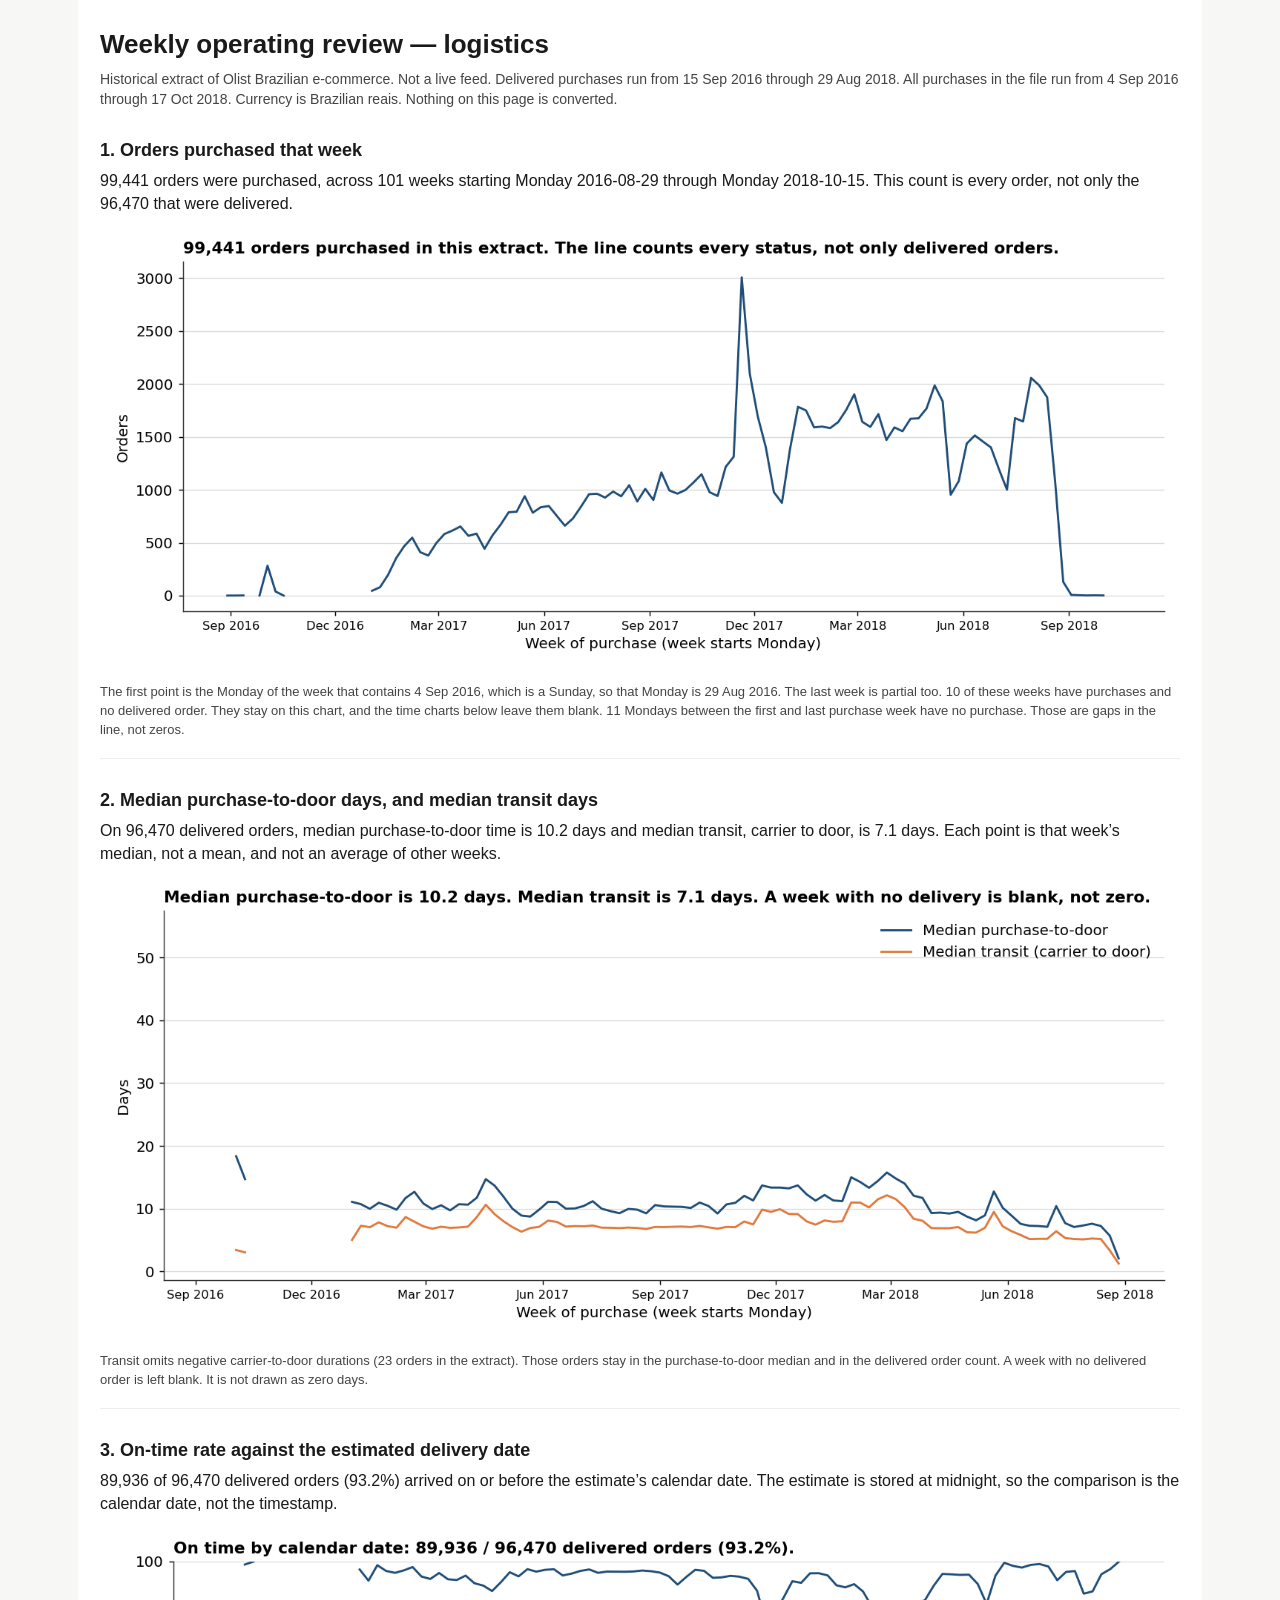
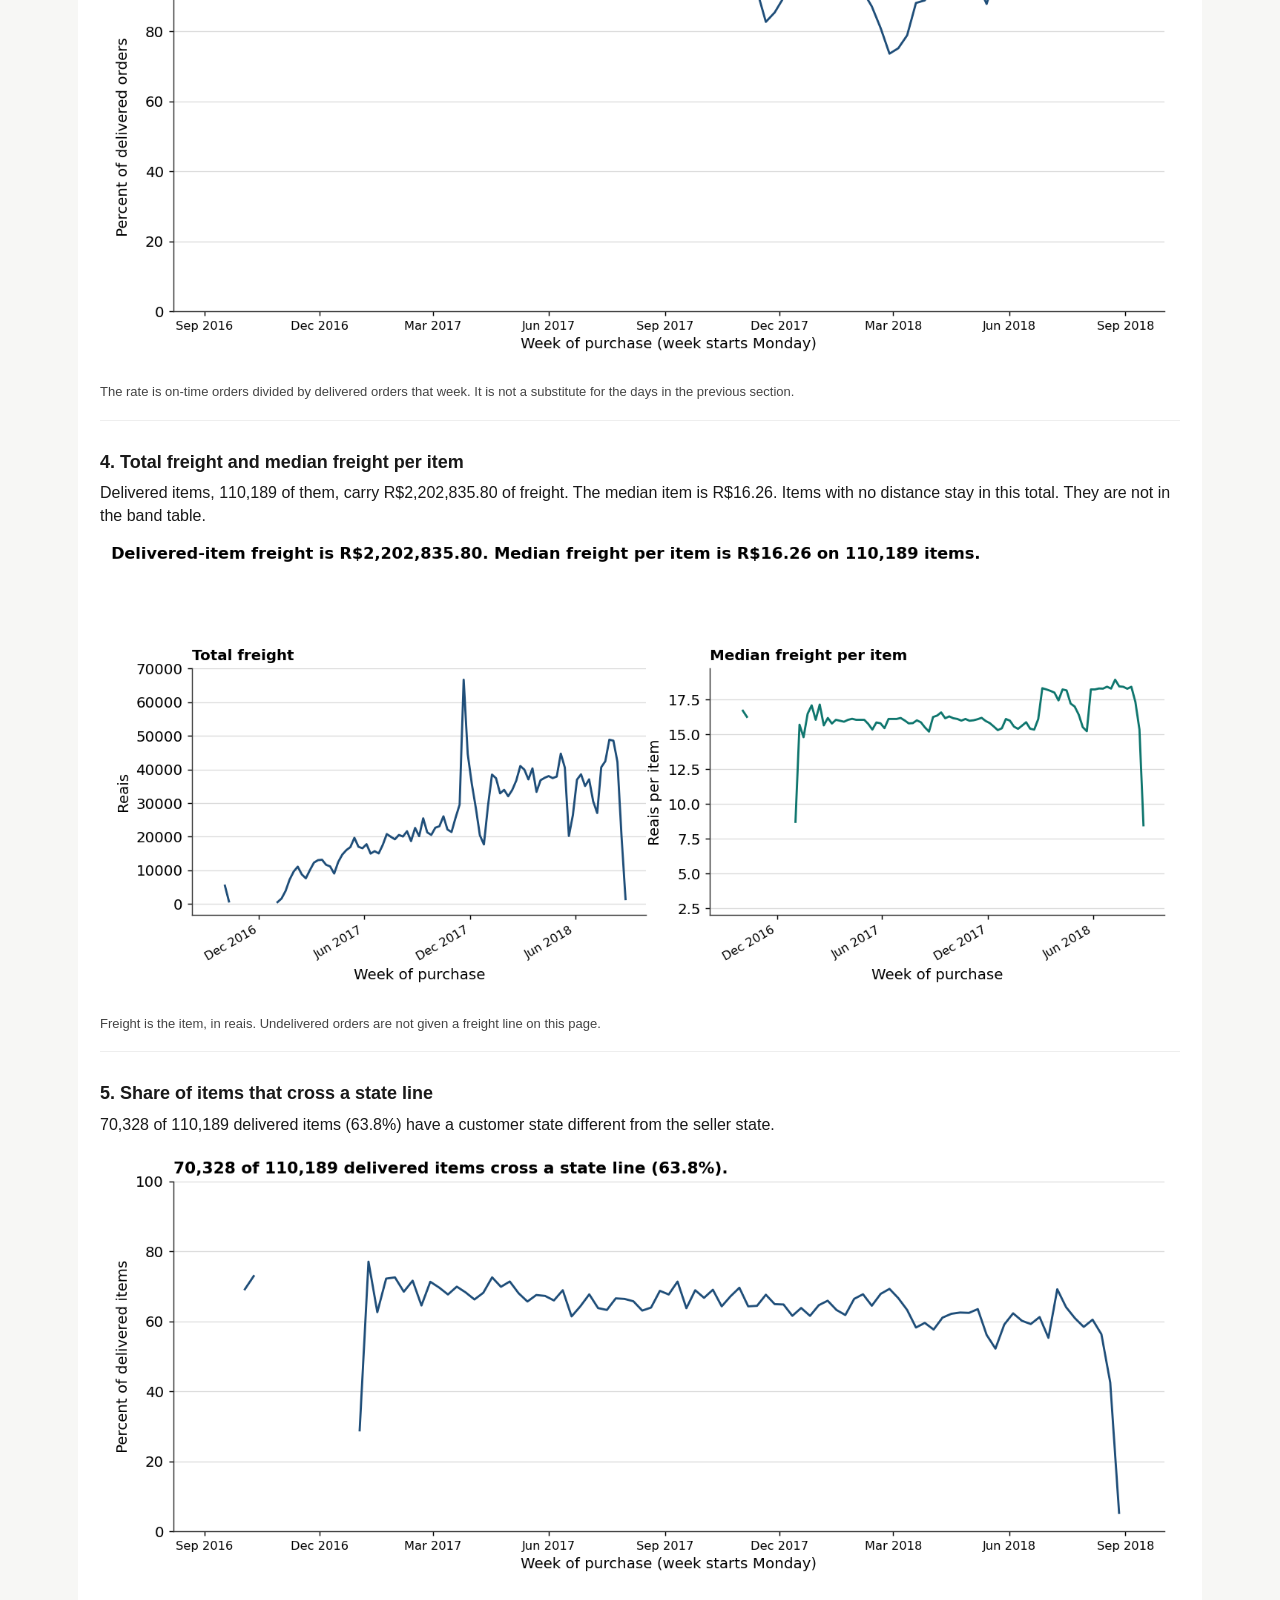
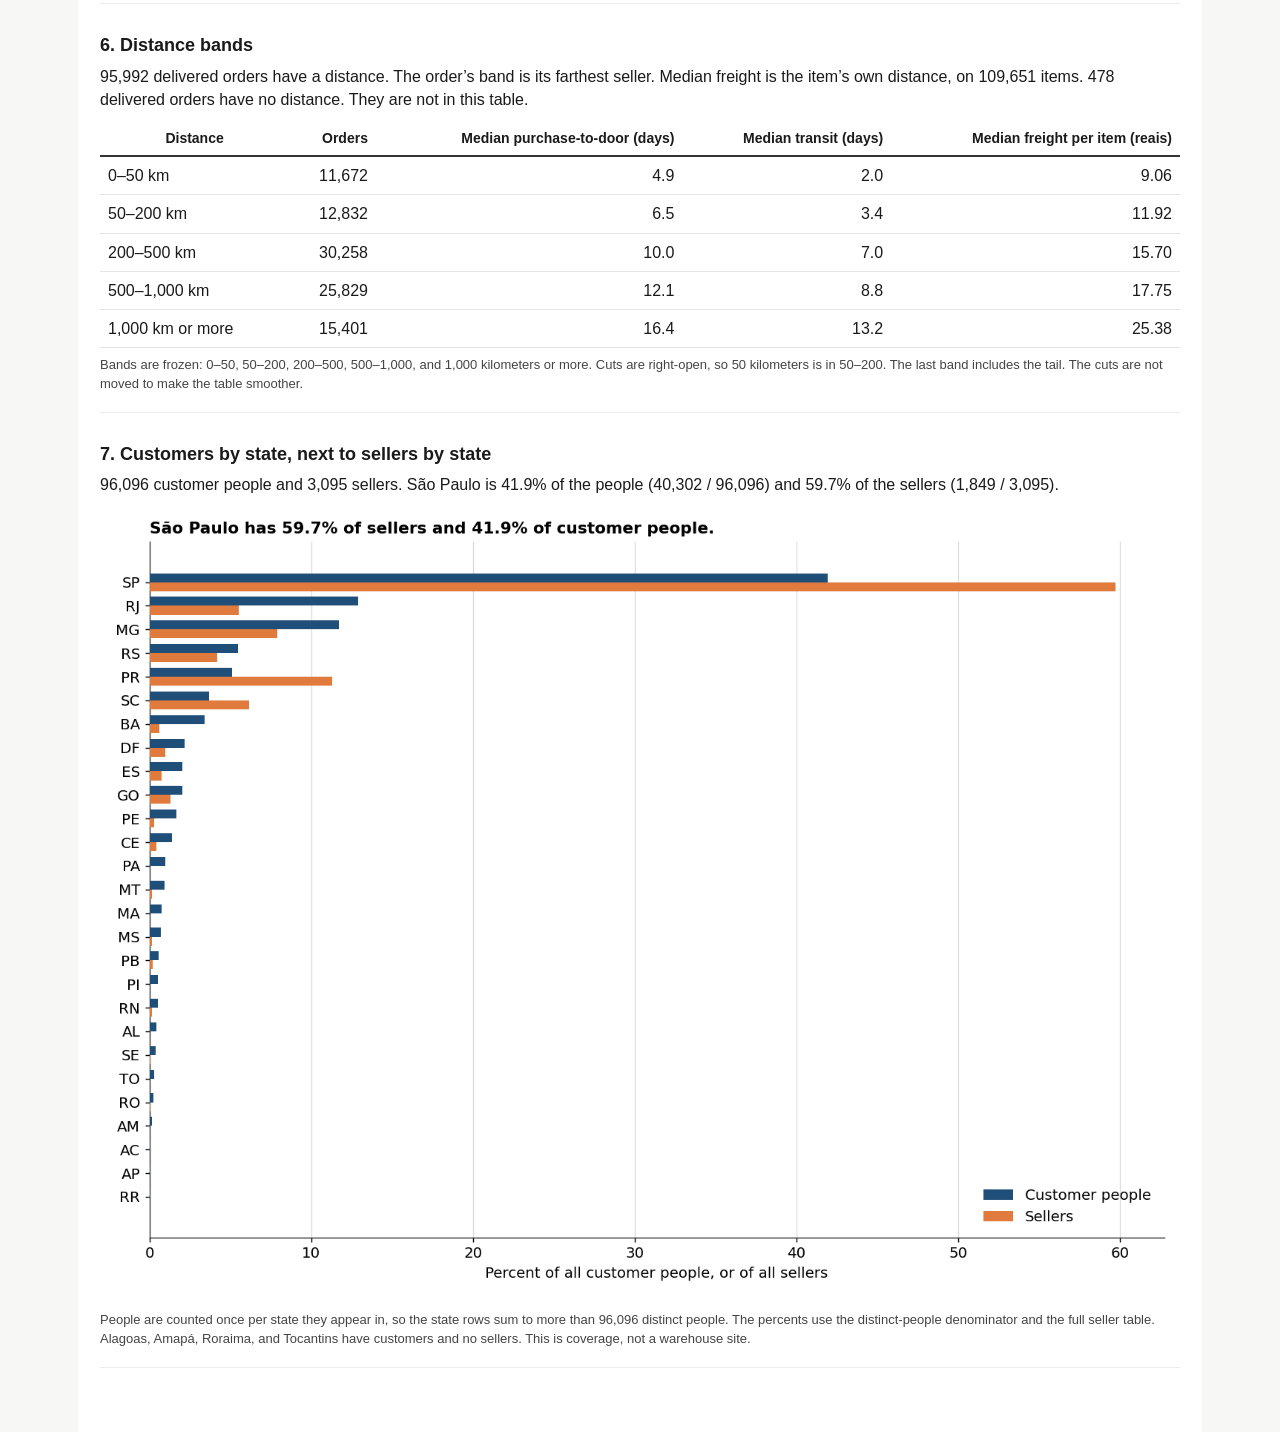
==== 05-logistics-dashboard/dashboards/logistics_weekly.html @ 91b31432 "Add logistics weekly page (PACE Construct). Freeze the distance bands and publish the seven-item rev" ====
<!DOCTYPE html>
<html lang="en">
<head>
<meta charset="utf-8">
<title>Weekly operating review — logistics (historical extract)</title>
<style>
  body {
    margin: 0;
    background: #f7f7f5;
    color: #1a1a1a;
    font: 16px/1.45 "Segoe UI", "Source Sans 3", Helvetica, Arial, sans-serif;
  }
  main {
    max-width: 1080px;
    margin: 0 auto;
    padding: 28px 22px 64px;
    background: white;
  }
  h1 {
    font-size: 26px;
    line-height: 1.25;
    margin: 0 0 8px;
  }
  h2 {
    font-size: 18px;
    margin: 28px 0 6px;
  }
  p { margin: 0 0 10px; }
  .kicker {
    color: #444;
    font-size: 14px;
    margin-bottom: 18px;
  }
  img { width: 100%; height: auto; }
  table {
    border-collapse: collapse;
    width: 100%;
    margin-top: 8px;
  }
  th, td {
    padding: 7px 8px;
    border-bottom: 1px solid #e4e4e4;
    vertical-align: bottom;
  }
  th {
    border-bottom: 2px solid #333;
    font-weight: 600;
    font-size: 14px;
  }
  td.num, th.num { text-align: right; font-variant-numeric: tabular-nums; }
  .note {
    color: #444;
    font-size: 13px;
    margin-top: 8px;
  }
  section { padding-bottom: 8px; border-bottom: 1px solid #eee; }
</style>
</head>
<body>
<main>
  <h1>Weekly operating review — logistics</h1>
  <p class="kicker">
    Historical extract of Olist Brazilian e-commerce. Not a live feed.
    Delivered purchases run from 15 Sep 2016 through 29 Aug 2018.
    All purchases in the file run from 4 Sep 2016 through 17 Oct 2018.
    Currency is Brazilian reais. Nothing on this page is converted.
  </p>

  <section>
    <h2>1. Orders purchased that week</h2>
    <p>
      99,441 orders were purchased, across 101 weeks starting Monday
      2016-08-29 through Monday 2018-10-15.
      This count is every order, not only the 96,470 that were delivered.
    </p>
    <img alt="Orders purchased each week" src="[data-uri]">
    <p class="note">
      The first point is the Monday of the week that contains 4 Sep 2016, which is a Sunday,
      so that Monday is 29 Aug 2016. The last week is partial too.
      10 of these weeks have purchases and no delivered order. They stay on this chart,
      and the time charts below leave them blank.
      11 Mondays between the first and last purchase week have no purchase.
      Those are gaps in the line, not zeros.
    </p>
  </section>

  <section>
    <h2>2. Median purchase-to-door days, and median transit days</h2>
    <p>
      On 96,470 delivered orders, median purchase-to-door time is
      10.2 days and median transit, carrier to door, is
      7.1 days.
      Each point is that week’s median, not a mean, and not an average of other weeks.
    </p>
    <img alt="Median purchase-to-door days and median transit days by week" src="[data-uri]">
    <p class="note">
      Transit omits negative carrier-to-door durations (23 orders in the extract).
      Those orders stay in the purchase-to-door median and in the delivered order count.
      A week with no delivered order is left blank. It is not drawn as zero days.
    </p>
  </section>

  <section>
    <h2>3. On-time rate against the estimated delivery date</h2>
    <p>
      89,936 of 96,470 delivered orders (93.2%) arrived on or before
      the estimate’s calendar date. The estimate is stored at midnight, so the comparison
      is the calendar date, not the timestamp.
    </p>
    <img alt="On-time rate by week" src="[data-uri]">
    <p class="note">
      The rate is on-time orders divided by delivered orders that week.
      It is not a substitute for the days in the previous section.
    </p>
  </section>

  <section>
    <h2>4. Total freight and median freight per item</h2>
    <p>
      Delivered items, 110,189 of them, carry R$2,202,835.80 of freight.
      The median item is R$16.26.
      Items with no distance stay in this total. They are not in the band table.
    </p>
    <img alt="Total freight and median freight per item by week" src="[data-uri]">
    <p class="note">
      Freight is the item, in reais. Undelivered orders are not given a freight line on this page.
    </p>
  </section>

  <section>
    <h2>5. Share of items that cross a state line</h2>
    <p>
      70,328 of 110,189 delivered items (63.8%) have a customer state
      different from the seller state.
    </p>
    <img alt="Cross-state share of delivered items by week" src="[data-uri]">
  </section>

  <section>
    <h2>6. Distance bands</h2>
    <p>
      95,992 delivered orders have a distance. The order’s band is its farthest seller.
      Median freight is the item’s own distance, on 109,651 items.
      478 delivered orders have no distance. They are not in this table.
    </p>
    
<table>
  <thead>
    <tr>
      <th>Distance</th>
      <th class="num">Orders</th>
      <th class="num">Median purchase-to-door (days)</th>
      <th class="num">Median transit (days)</th>
      <th class="num">Median freight per item (reais)</th>
    </tr>
  </thead>
  <tbody>
    <tr><td>0–50 km</td><td class='num'>11,672</td><td class='num'>4.9</td><td class='num'>2.0</td><td class='num'>9.06</td></tr>
<tr><td>50–200 km</td><td class='num'>12,832</td><td class='num'>6.5</td><td class='num'>3.4</td><td class='num'>11.92</td></tr>
<tr><td>200–500 km</td><td class='num'>30,258</td><td class='num'>10.0</td><td class='num'>7.0</td><td class='num'>15.70</td></tr>
<tr><td>500–1,000 km</td><td class='num'>25,829</td><td class='num'>12.1</td><td class='num'>8.8</td><td class='num'>17.75</td></tr>
<tr><td>1,000 km or more</td><td class='num'>15,401</td><td class='num'>16.4</td><td class='num'>13.2</td><td class='num'>25.38</td></tr>
  </tbody>
</table>

    <p class="note">
      Bands are frozen: 0–50, 50–200, 200–500, 500–1,000, and 1,000 kilometers or more.
      Cuts are right-open, so 50 kilometers is in 50–200. The last band includes the tail.
      The cuts are not moved to make the table smoother.
    </p>
  </section>

  <section>
    <h2>7. Customers by state, next to sellers by state</h2>
    <p>
      96,096 customer people and 3,095 sellers.
      São Paulo is 41.9% of the people
      (40,302 / 96,096)
      and 59.7% of the sellers
      (1,849 / 3,095).
    </p>
    <img alt="Customer people and sellers by state" src="[data-uri]">
    <p class="note">
      People are counted once per state they appear in, so the state rows sum to more than
      96,096 distinct people. The percents use the distinct-people
      denominator and the full seller table. Alagoas, Amapá, Roraima, and Tocantins have
      customers and no sellers. This is coverage, not a warehouse site.
    </p>
  </section>
</main>
</body>
</html>
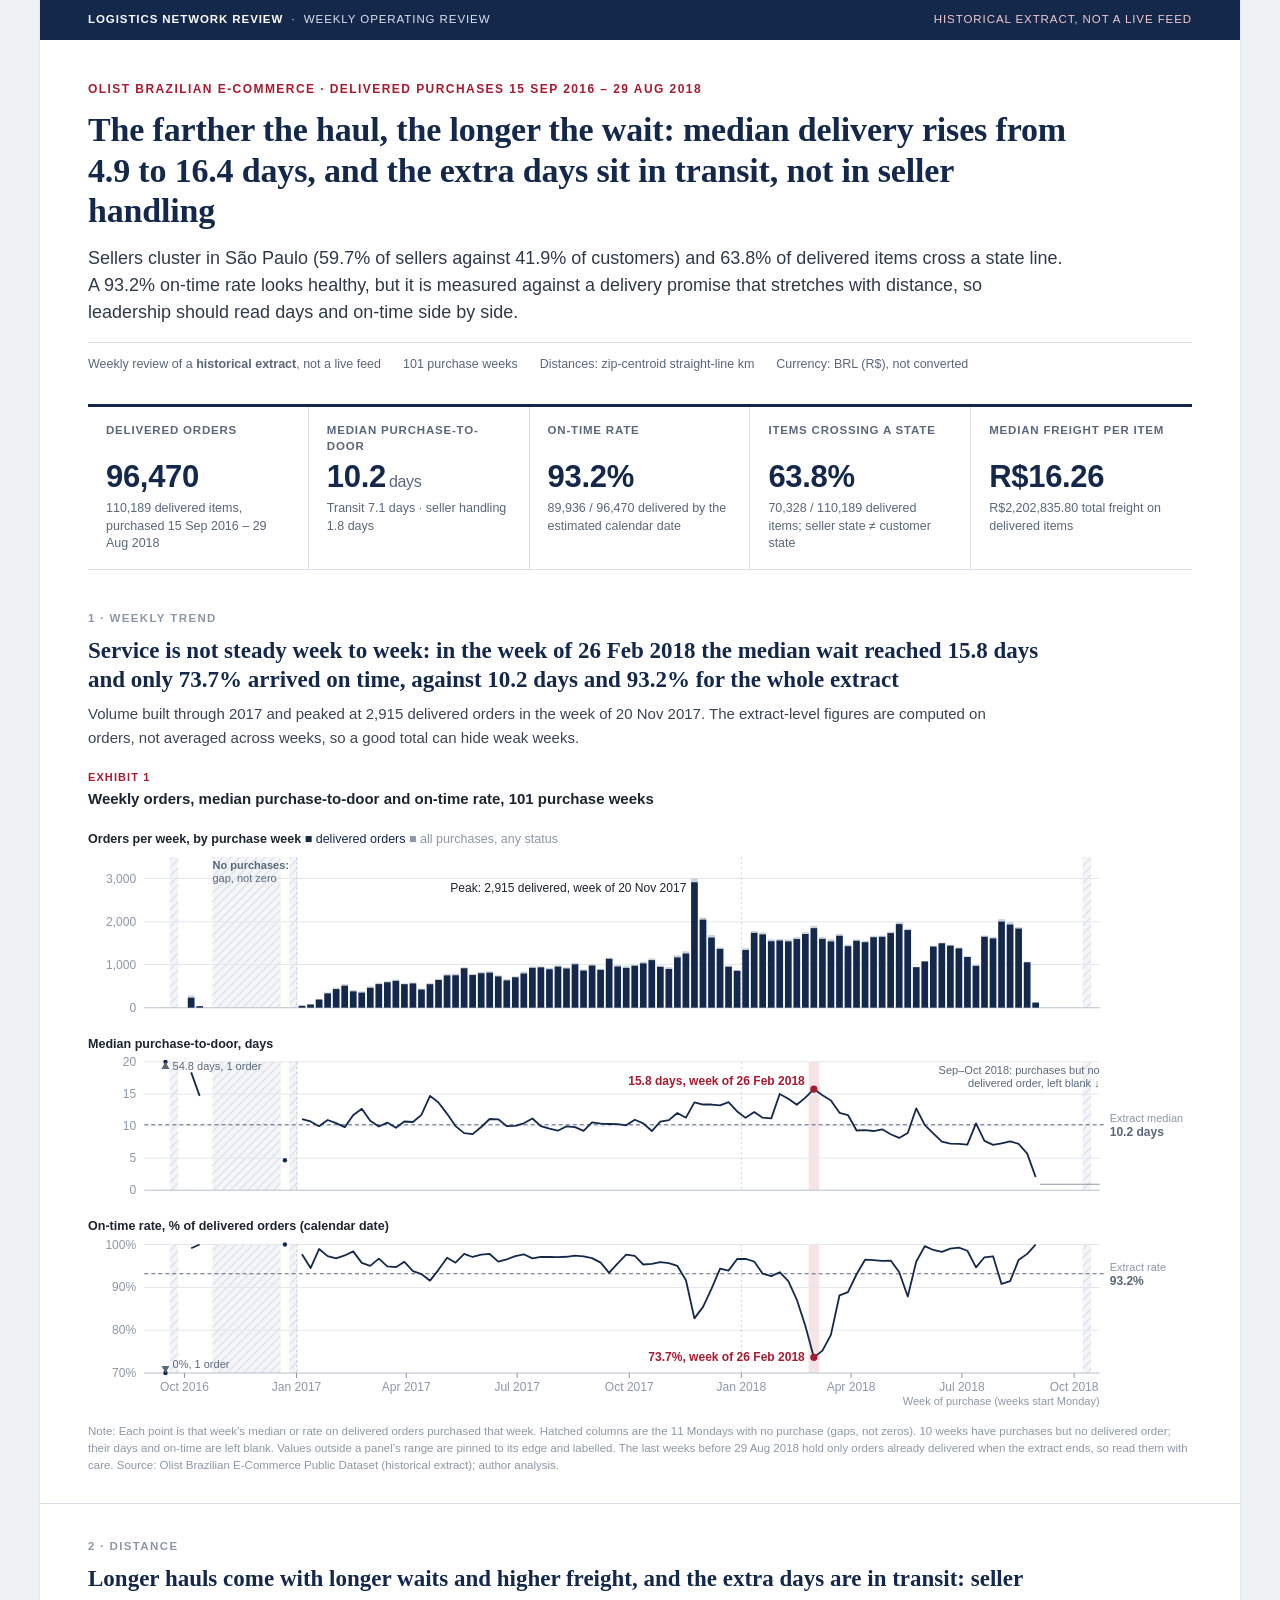
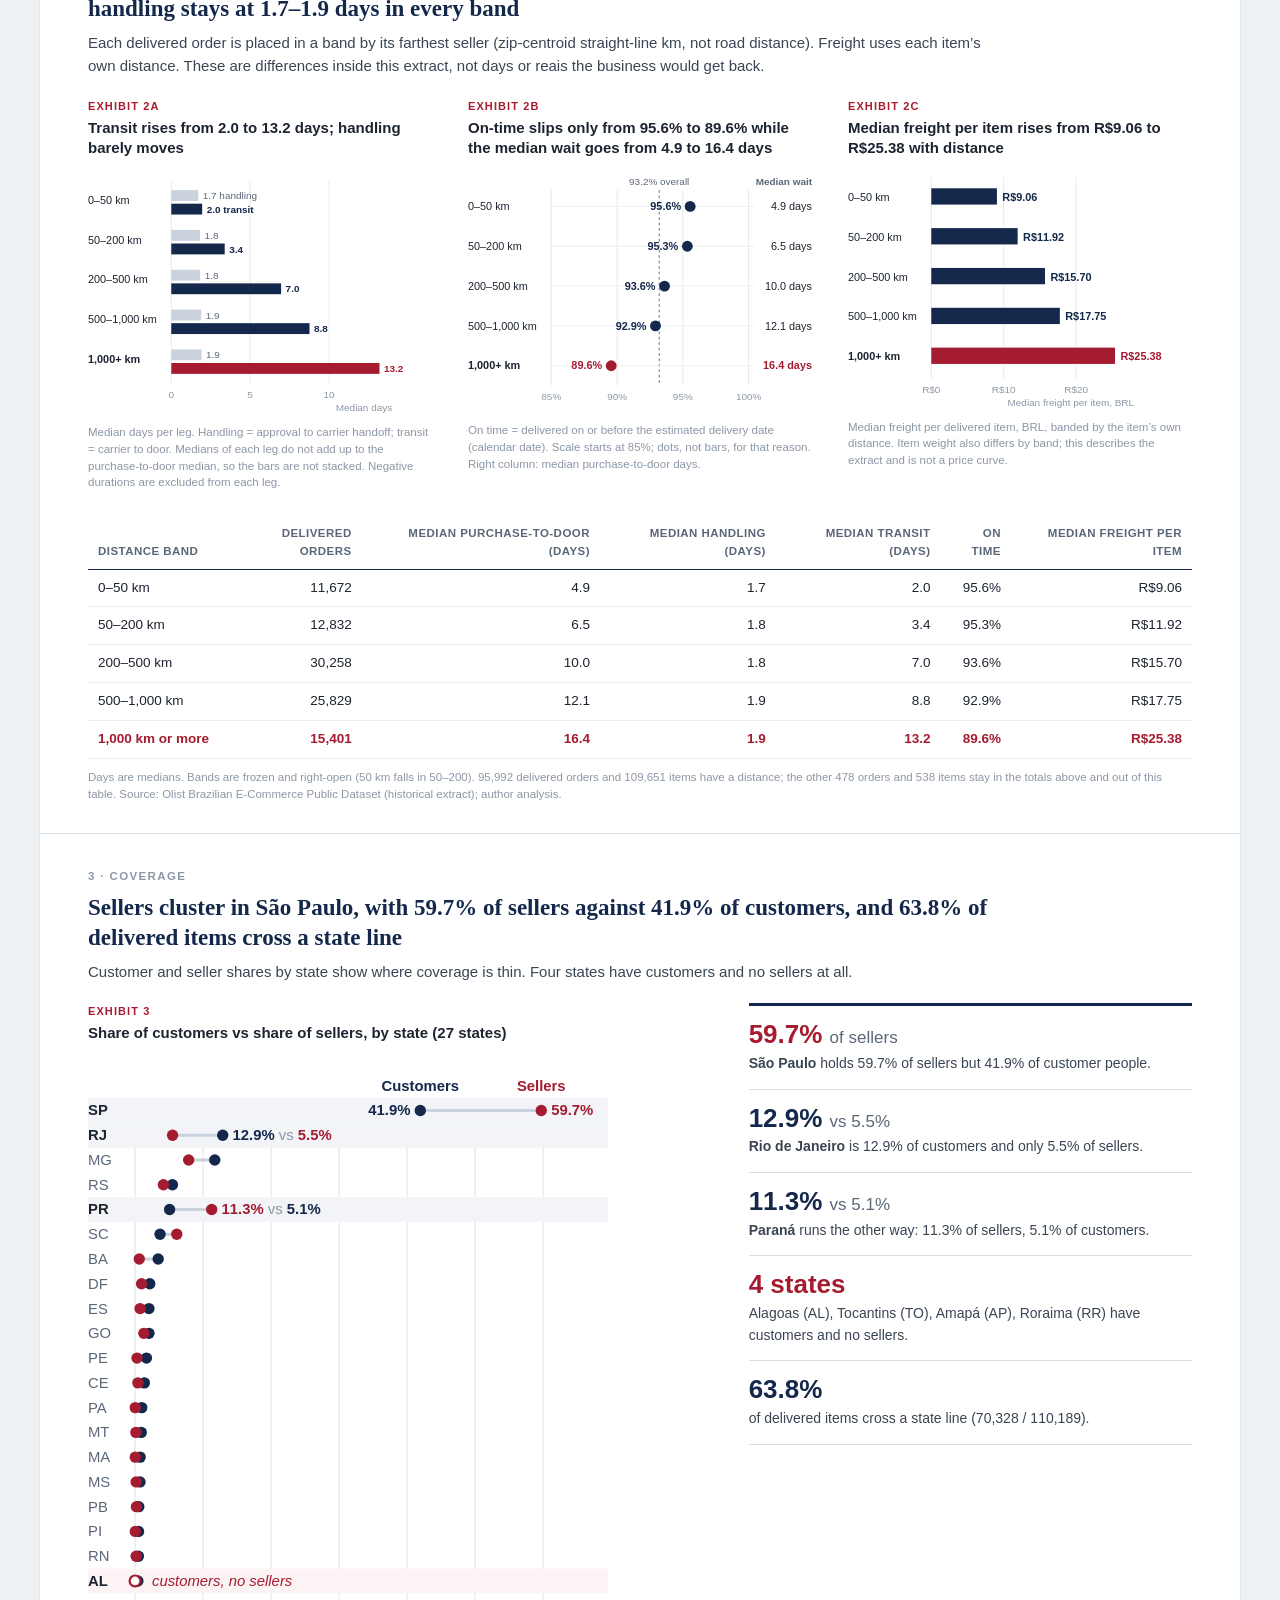
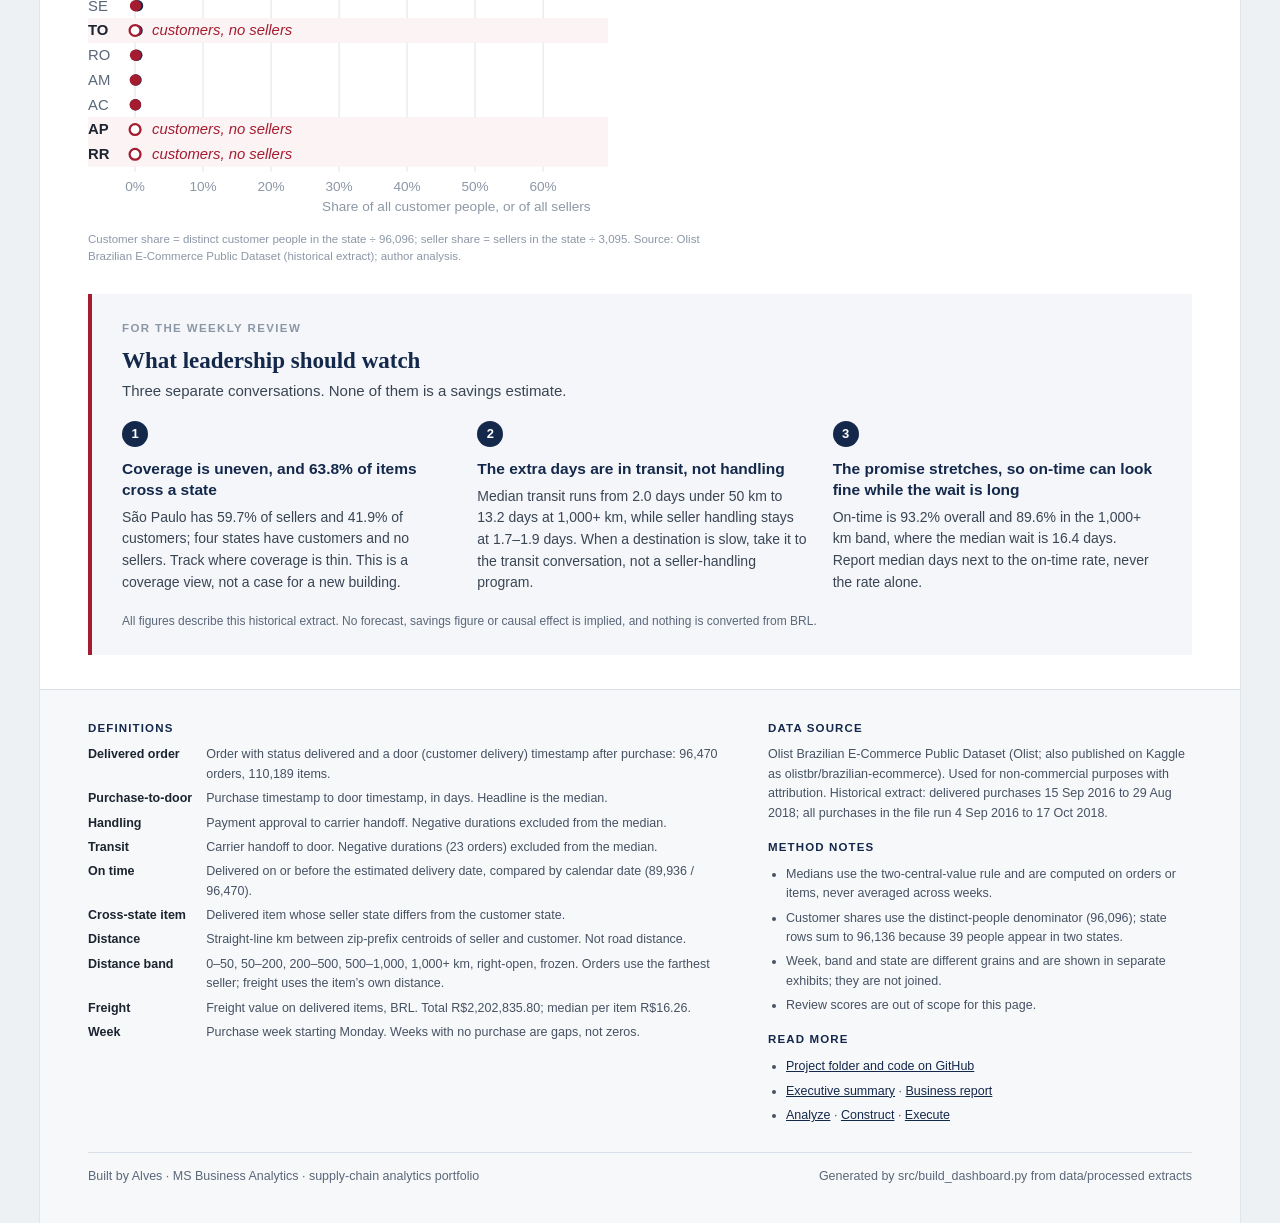
==== commit f41bd5ff: "Redesign logistics dashboard as an executive one-page review New src/build_dashboard.py draws the we" ====
--- a/05-logistics-dashboard/dashboards/logistics_weekly.html
+++ b/05-logistics-dashboard/dashboards/logistics_weekly.html
@@ -2,191 +2,263 @@
 <html lang="en">
 <head>
 <meta charset="utf-8">
-<title>Weekly operating review — logistics (historical extract)</title>
+<meta name="viewport" content="width=device-width, initial-scale=1">
+<title>Logistics network review: distance, delivery time and freight (Olist, historical extract)</title>
+<meta name="description" content="Weekly operating review of a historical Olist extract: delivered purchases 15 Sep 2016 to 29 Aug 2018. Distance, delivery time, on-time rate, freight and state coverage.">
 <style>
-  body {
-    margin: 0;
-    background: #f7f7f5;
-    color: #1a1a1a;
-    font: 16px/1.45 "Segoe UI", "Source Sans 3", Helvetica, Arial, sans-serif;
-  }
-  main {
-    max-width: 1080px;
-    margin: 0 auto;
-    padding: 28px 22px 64px;
-    background: white;
-  }
-  h1 {
-    font-size: 26px;
-    line-height: 1.25;
-    margin: 0 0 8px;
-  }
-  h2 {
-    font-size: 18px;
-    margin: 28px 0 6px;
-  }
-  p { margin: 0 0 10px; }
-  .kicker {
-    color: #444;
-    font-size: 14px;
-    margin-bottom: 18px;
-  }
-  img { width: 100%; height: auto; }
-  table {
-    border-collapse: collapse;
-    width: 100%;
-    margin-top: 8px;
-  }
-  th, td {
-    padding: 7px 8px;
-    border-bottom: 1px solid #e4e4e4;
-    vertical-align: bottom;
-  }
-  th {
-    border-bottom: 2px solid #333;
-    font-weight: 600;
-    font-size: 14px;
-  }
-  td.num, th.num { text-align: right; font-variant-numeric: tabular-nums; }
-  .note {
-    color: #444;
-    font-size: 13px;
-    margin-top: 8px;
-  }
-  section { padding-bottom: 8px; border-bottom: 1px solid #eee; }
+:root{--navy:#14284B;--ink:#1C2430;--slate:#5A6779;--muted:#8C97A6;--light:#C9D2DD;
+--pale:#E9EDF2;--accent:#A51C30;--rule:#D9DFE6;
+--serif:Georgia,"Iowan Old Style","Palatino Linotype","Source Serif 4","Noto Serif",serif;
+--sans:-apple-system,BlinkMacSystemFont,"Segoe UI",Inter,Roboto,"Helvetica Neue",Arial,sans-serif}
+*{box-sizing:border-box}
+html{-webkit-text-size-adjust:100%}
+body{margin:0;background:#EEF1F4;color:var(--ink);font:15px/1.55 var(--sans);
+font-variant-numeric:tabular-nums}
+.page{max-width:1200px;margin:0 auto;background:#fff;box-shadow:0 0 0 1px #E1E6EC}
+.mast{background:var(--navy);color:#DCE3EC;padding:11px 48px;display:flex;justify-content:space-between;
+gap:16px;font-size:11.5px;letter-spacing:.08em;text-transform:uppercase}
+.mast b{color:#fff;font-weight:600}
+.mast .live{color:#F2C9CF}
+header{padding:40px 48px 8px}
+.eyebrow{font-size:12px;letter-spacing:.12em;text-transform:uppercase;color:var(--accent);font-weight:700;margin:0 0 12px}
+h1{font-family:var(--serif);font-weight:700;color:var(--navy);font-size:34px;line-height:1.18;margin:0 0 14px;max-width:1000px;letter-spacing:-.005em}
+.dek{font-size:18px;line-height:1.5;color:#2F3A49;max-width:980px;margin:0 0 16px}
+.meta{font-size:12.5px;color:var(--slate);margin:0;padding:12px 0 0;border-top:1px solid var(--rule);display:flex;flex-wrap:wrap;gap:6px 22px}
+.meta span{white-space:nowrap}
+.kpis{display:grid;grid-template-columns:repeat(5,1fr);gap:0;margin:22px 48px 6px;border-top:3px solid var(--navy);border-bottom:1px solid var(--rule)}
+.kpi{padding:16px 18px 16px;border-right:1px solid var(--rule)}
+.kpi:last-child{border-right:0}
+.kpi .k{font-size:11.5px;letter-spacing:.07em;text-transform:uppercase;color:var(--slate);font-weight:600;margin:0 0 6px;min-height:2.7em;line-height:1.35}
+.kpi .v{font-size:31px;line-height:1.1;font-weight:650;color:var(--navy);margin:0 0 6px;letter-spacing:-.01em}
+.kpi .v small{font-size:16px;font-weight:500;color:var(--slate);margin-left:3px}
+.kpi .c{font-size:12.5px;line-height:1.4;color:var(--slate);margin:0}
+section{padding:34px 48px 30px;border-top:1px solid var(--rule)}
+section:first-of-type{border-top:0}
+.sec-label{font-size:11.5px;letter-spacing:.12em;text-transform:uppercase;color:var(--muted);font-weight:700;margin:0 0 8px}
+h2{font-family:var(--serif);font-weight:700;color:var(--navy);font-size:23px;line-height:1.28;margin:0 0 8px;max-width:980px}
+.lede{color:#3A4554;margin:0 0 20px;max-width:900px}
+.exhibit{margin:0}
+.ex-tag{font-size:11px;letter-spacing:.1em;text-transform:uppercase;color:var(--accent);font-weight:700;margin:0 0 3px}
+.ex-title{font-size:15px;font-weight:650;color:var(--ink);margin:0 0 12px;line-height:1.35}
+.source{font-size:11.5px;color:var(--muted);margin:10px 0 0;line-height:1.45}
+svg{display:block;width:100%;height:auto;font-family:var(--sans);overflow:visible}
+.wk-mobile{display:none}
+.grid3{display:grid;grid-template-columns:repeat(3,1fr);gap:28px 36px}
+.grid3 .exhibit{display:flex;flex-direction:column}
+.grid3 .exhibit .ex-title{min-height:42px}
+.cov{display:grid;grid-template-columns:minmax(0,7fr) minmax(0,5fr);gap:40px;align-items:start}
+.cov .exhibit svg{max-width:520px}
+.callouts{display:grid;gap:0;border-top:3px solid var(--navy)}
+.co{padding:14px 0 14px;border-bottom:1px solid var(--rule)}
+.co .big{font-size:26px;font-weight:650;color:var(--navy);line-height:1.1;margin:0 0 4px}
+.co .big.acc{color:var(--accent)}
+.co p{margin:0;color:#3A4554;font-size:14px}
+table{border-collapse:collapse;width:100%;font-size:13.5px;margin:26px 0 0}
+th,td{padding:8px 10px;border-bottom:1px solid var(--pale);text-align:right;white-space:nowrap}
+th:first-child,td:first-child{text-align:left}
+thead th{font-size:11.5px;letter-spacing:.04em;text-transform:uppercase;color:var(--slate);font-weight:600;border-bottom:1.5px solid var(--navy);vertical-align:bottom;white-space:normal}
+tbody tr:last-child td{color:var(--accent);font-weight:600}
+.tablewrap{overflow-x:auto}
+.short{display:none}
+.watch{margin:0 48px 34px;background:#F4F6F9;border-left:4px solid var(--accent);padding:26px 30px 24px}
+.watch h2{margin:0 0 4px}
+.watch .lede{margin:0 0 18px}
+.watch ol{list-style:none;margin:0;padding:0;display:grid;grid-template-columns:repeat(3,1fr);gap:26px}
+.watch li{counter-increment:w;position:relative;padding-top:38px}
+.watch li::before{content:counter(w);position:absolute;top:0;left:0;width:26px;height:26px;border-radius:50%;background:var(--navy);color:#fff;font-weight:700;font-size:13px;display:flex;align-items:center;justify-content:center}
+.watch li h3{font-size:15.5px;margin:0 0 6px;color:var(--navy);line-height:1.35}
+.watch li p{margin:0;font-size:14px;color:#3A4554}
+.watch .fine{font-size:12px;color:var(--slate);margin:18px 0 0}
+footer{background:#F7F8FA;border-top:1px solid var(--rule);padding:30px 48px 36px;font-size:12.5px;color:#465263}
+footer h4{font-size:11.5px;letter-spacing:.1em;text-transform:uppercase;color:var(--navy);margin:0 0 8px}
+.fgrid{display:grid;grid-template-columns:3fr 2fr;gap:26px 44px}
+footer dl{margin:0;display:grid;grid-template-columns:max-content 1fr;gap:5px 14px}
+footer dt{font-weight:600;color:var(--ink)}
+footer dd{margin:0}
+footer ul{margin:0;padding-left:18px}
+footer li{margin:0 0 5px}
+footer a{color:var(--navy)}
+.foot-bottom{margin-top:22px;padding-top:14px;border-top:1px solid var(--rule);display:flex;justify-content:space-between;flex-wrap:wrap;gap:8px;color:var(--slate)}
+a{color:var(--navy)}
+@media (max-width:1080px){.grid3{grid-template-columns:1fr 1fr}.watch ol{grid-template-columns:1fr}}
+@media (max-width:760px){
+ body{font-size:14.5px}
+ .mast{padding:9px 18px;font-size:10px;flex-direction:column;gap:2px}
+ header{padding:24px 18px 4px}
+ h1{font-size:25px}
+ .dek{font-size:16px}
+ .meta{gap:4px 14px}
+ .kpis{grid-template-columns:1fr 1fr;margin:18px 18px 4px}
+ .kpi{padding:12px 12px;border-right:0;border-bottom:1px solid var(--rule)}
+ .kpi:nth-child(odd){border-right:1px solid var(--rule)}
+ .kpi:last-child{grid-column:1 / -1;border-bottom:0;border-right:0}
+ .kpi .v{font-size:25px}
+ section{padding:26px 18px 22px}
+ h2{font-size:19.5px}
+ .wk-desktop{display:none}.wk-mobile{display:block}
+ .grid3{grid-template-columns:1fr;gap:30px}
+ .grid3 .exhibit .ex-title{min-height:0}
+ .cov{grid-template-columns:1fr;gap:20px}
+ .watch{margin:0 0 26px;padding:22px 18px}
+ footer{padding:24px 18px 28px}
+ .fgrid{grid-template-columns:1fr}
+ table{font-size:11.5px;margin-top:22px}
+ th,td{padding:7px 3px}
+ td:first-child{white-space:nowrap}
+ thead th{font-size:9px;letter-spacing:.02em}
+ .full{display:none}.short{display:inline}
+ footer dl{grid-template-columns:1fr}
+ footer dd{margin-bottom:6px}
+}
+@media print{body{background:#fff}.page{box-shadow:none}.wk-mobile{display:none}.wk-desktop{display:block}}
 </style>
 </head>
 <body>
-<main>
-  <h1>Weekly operating review — logistics</h1>
-  <p class="kicker">
-    Historical extract of Olist Brazilian e-commerce. Not a live feed.
-    Delivered purchases run from 15 Sep 2016 through 29 Aug 2018.
-    All purchases in the file run from 4 Sep 2016 through 17 Oct 2018.
-    Currency is Brazilian reais. Nothing on this page is converted.
+<div class="page">
+<div class="mast"><span><b>Logistics network review</b> &nbsp;·&nbsp; Weekly operating review</span><span class="live">Historical extract, not a live feed</span></div>
+
+<header>
+  <p class="eyebrow">Olist Brazilian e-commerce · delivered purchases 15 Sep 2016 – 29 Aug 2018</p>
+  <h1>The farther the haul, the longer the wait: median delivery rises from 4.9 to 16.4 days, and the extra days sit in transit, not in seller handling</h1>
+  <p class="dek">Sellers cluster in São Paulo (59.7% of sellers against 41.9% of customers) and 63.8% of delivered items cross a state line. A 93.2% on-time rate looks healthy, but it is measured against a delivery promise that stretches with distance, so leadership should read days and on-time side by side.</p>
+  <p class="meta">
+    <span>Weekly review of a <b>historical extract</b>, not a live feed</span>
+    <span>101 purchase weeks</span>
+    <span>Distances: zip-centroid straight-line km</span>
+    <span>Currency: BRL (R$), not converted</span>
   </p>
-
-  <section>
-    <h2>1. Orders purchased that week</h2>
-    <p>
-      99,441 orders were purchased, across 101 weeks starting Monday
-      2016-08-29 through Monday 2018-10-15.
-      This count is every order, not only the 96,470 that were delivered.
-    </p>
-    <img alt="Orders purchased each week" src="[data-uri]">
-    <p class="note">
-      The first point is the Monday of the week that contains 4 Sep 2016, which is a Sunday,
-      so that Monday is 29 Aug 2016. The last week is partial too.
-      10 of these weeks have purchases and no delivered order. They stay on this chart,
-      and the time charts below leave them blank.
-      11 Mondays between the first and last purchase week have no purchase.
-      Those are gaps in the line, not zeros.
-    </p>
-  </section>
-
-  <section>
-    <h2>2. Median purchase-to-door days, and median transit days</h2>
-    <p>
-      On 96,470 delivered orders, median purchase-to-door time is
-      10.2 days and median transit, carrier to door, is
-      7.1 days.
-      Each point is that week’s median, not a mean, and not an average of other weeks.
-    </p>
-    <img alt="Median purchase-to-door days and median transit days by week" src="[data-uri]">
-    <p class="note">
-      Transit omits negative carrier-to-door durations (23 orders in the extract).
-      Those orders stay in the purchase-to-door median and in the delivered order count.
-      A week with no delivered order is left blank. It is not drawn as zero days.
-    </p>
-  </section>
-
-  <section>
-    <h2>3. On-time rate against the estimated delivery date</h2>
-    <p>
-      89,936 of 96,470 delivered orders (93.2%) arrived on or before
-      the estimate’s calendar date. The estimate is stored at midnight, so the comparison
-      is the calendar date, not the timestamp.
-    </p>
-    <img alt="On-time rate by week" src="[data-uri]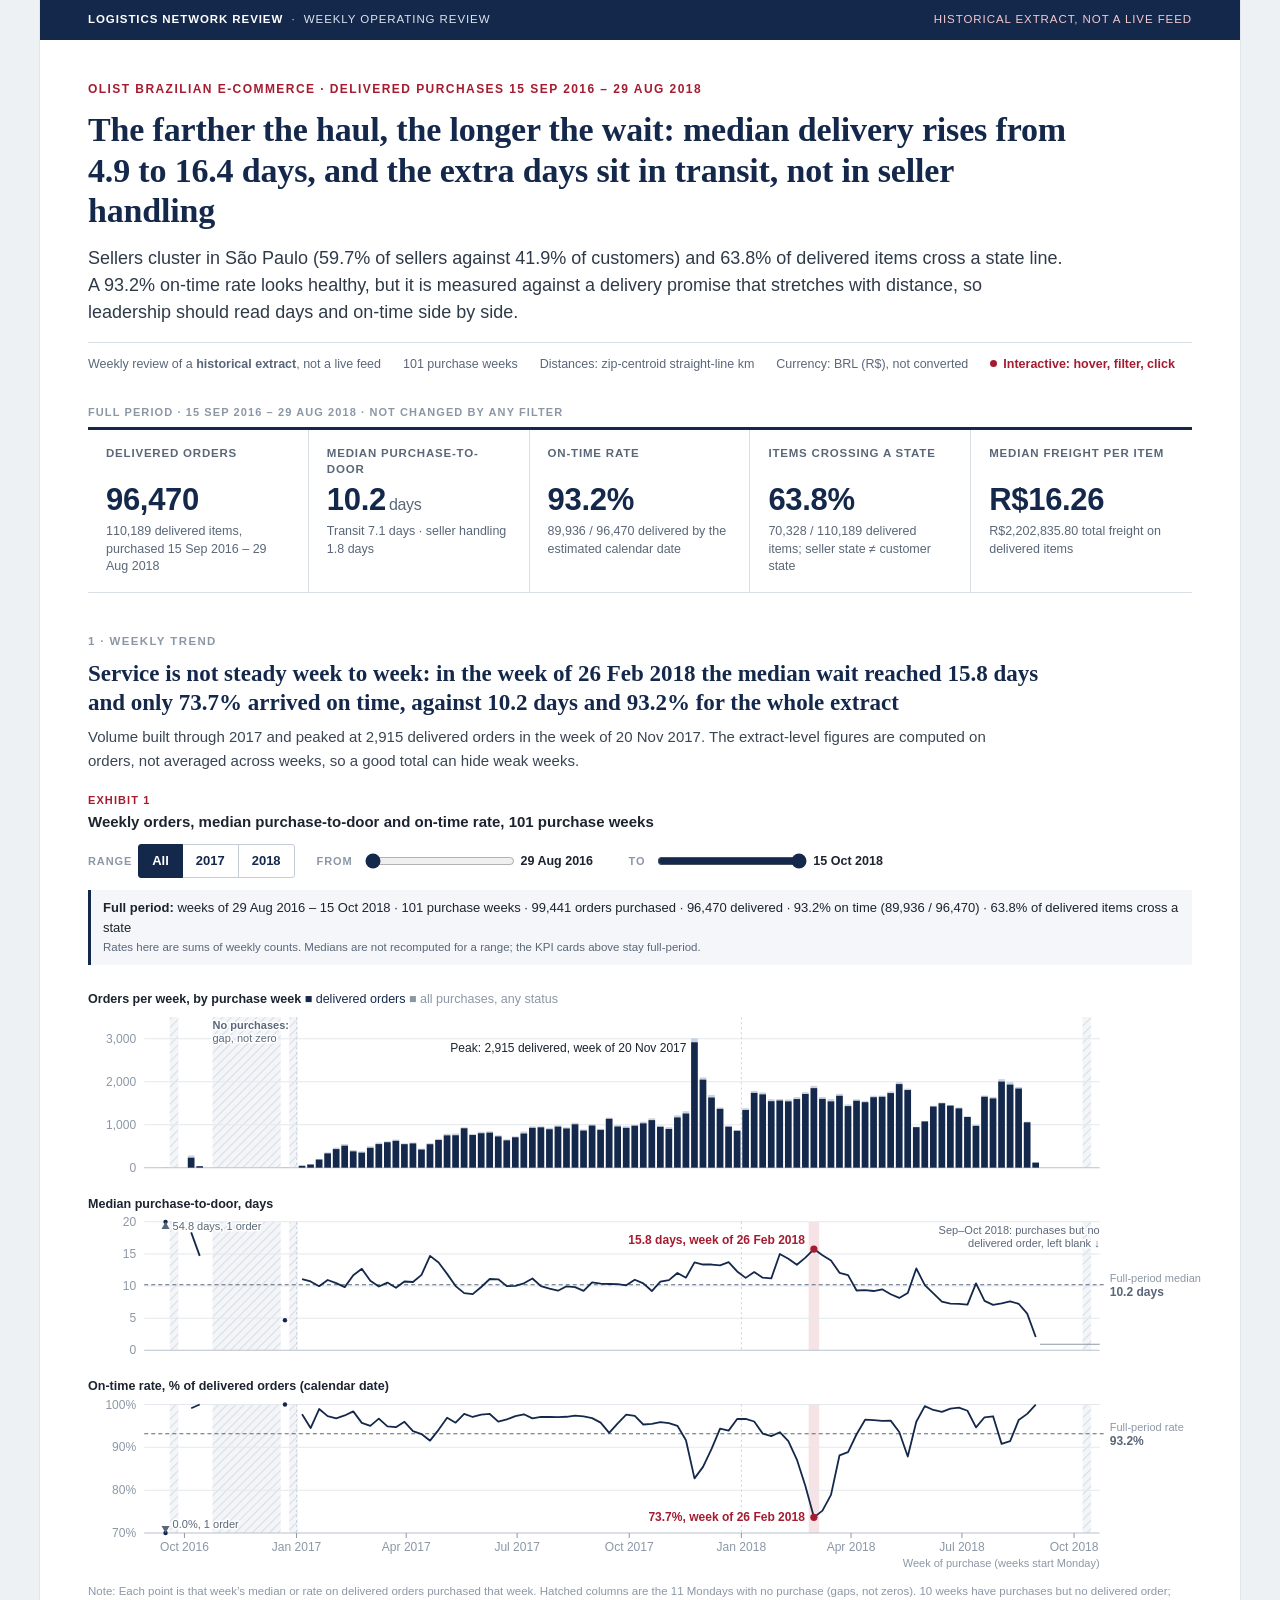
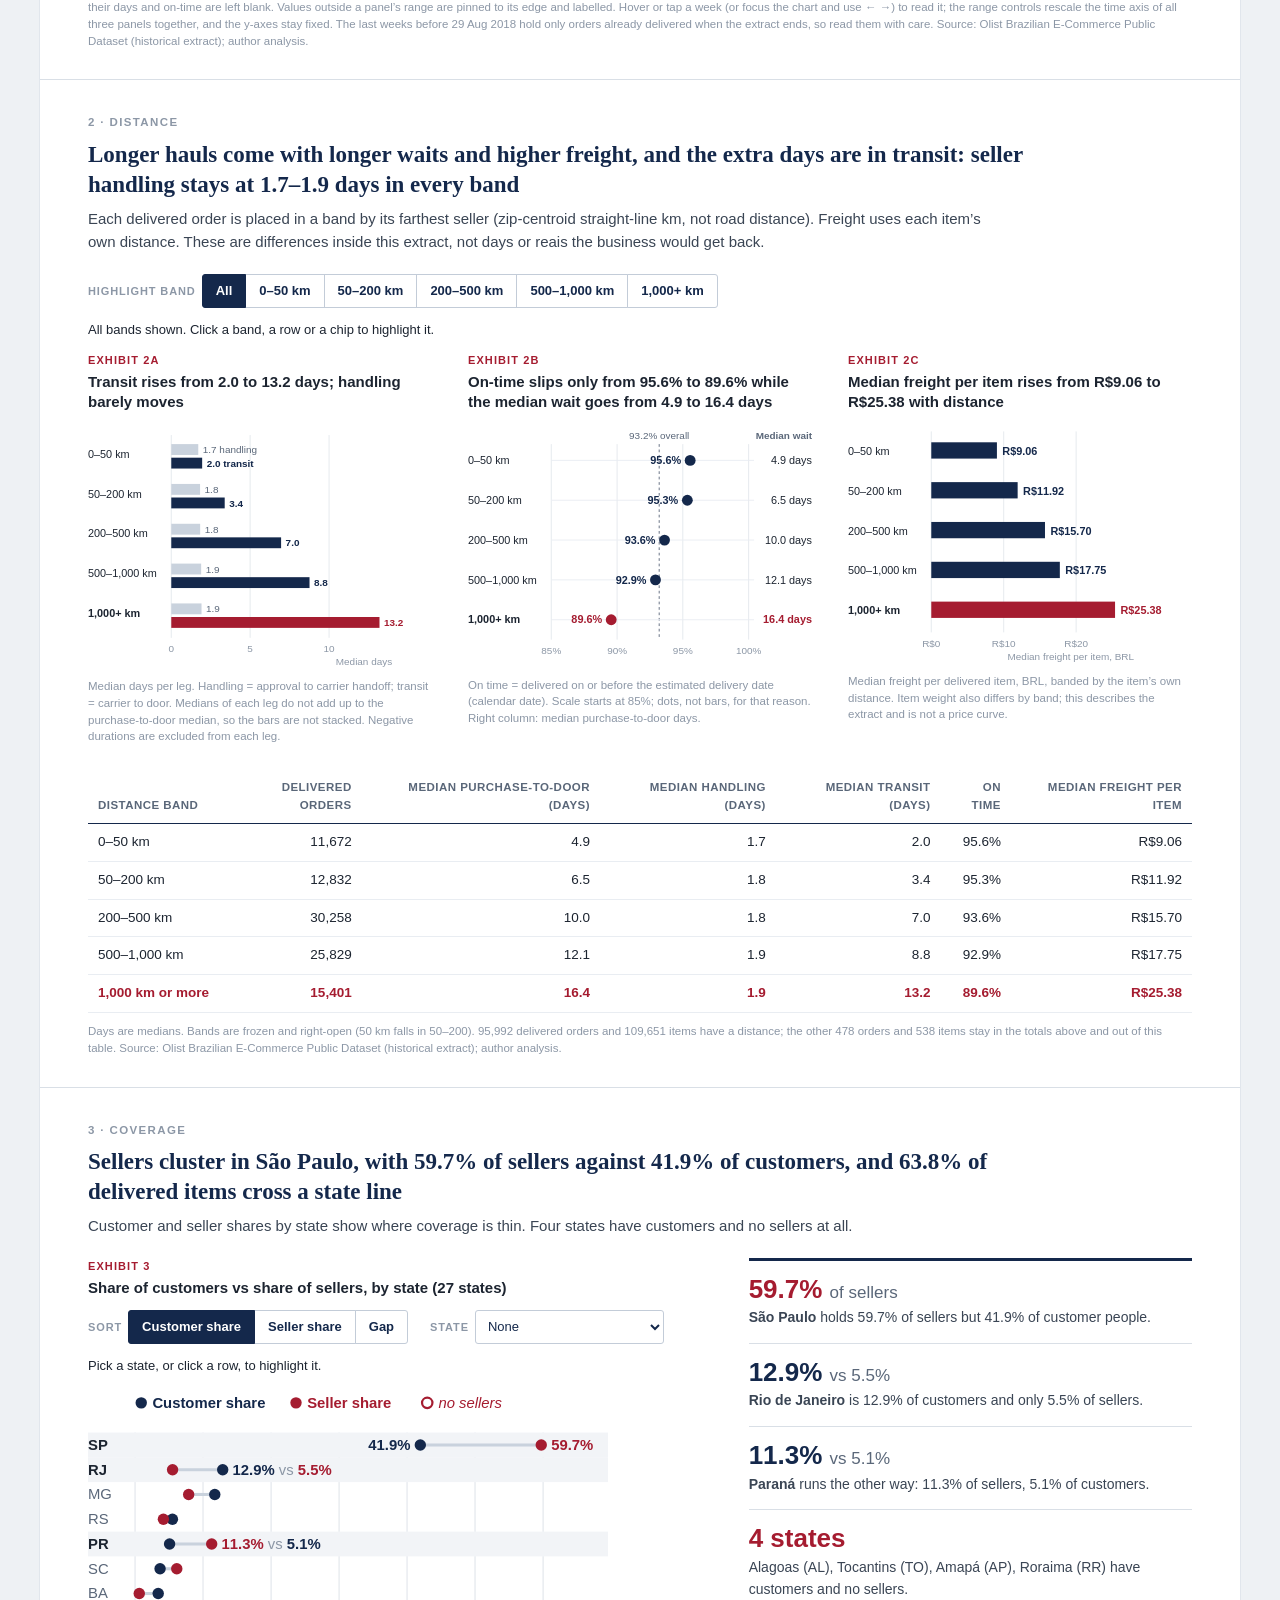
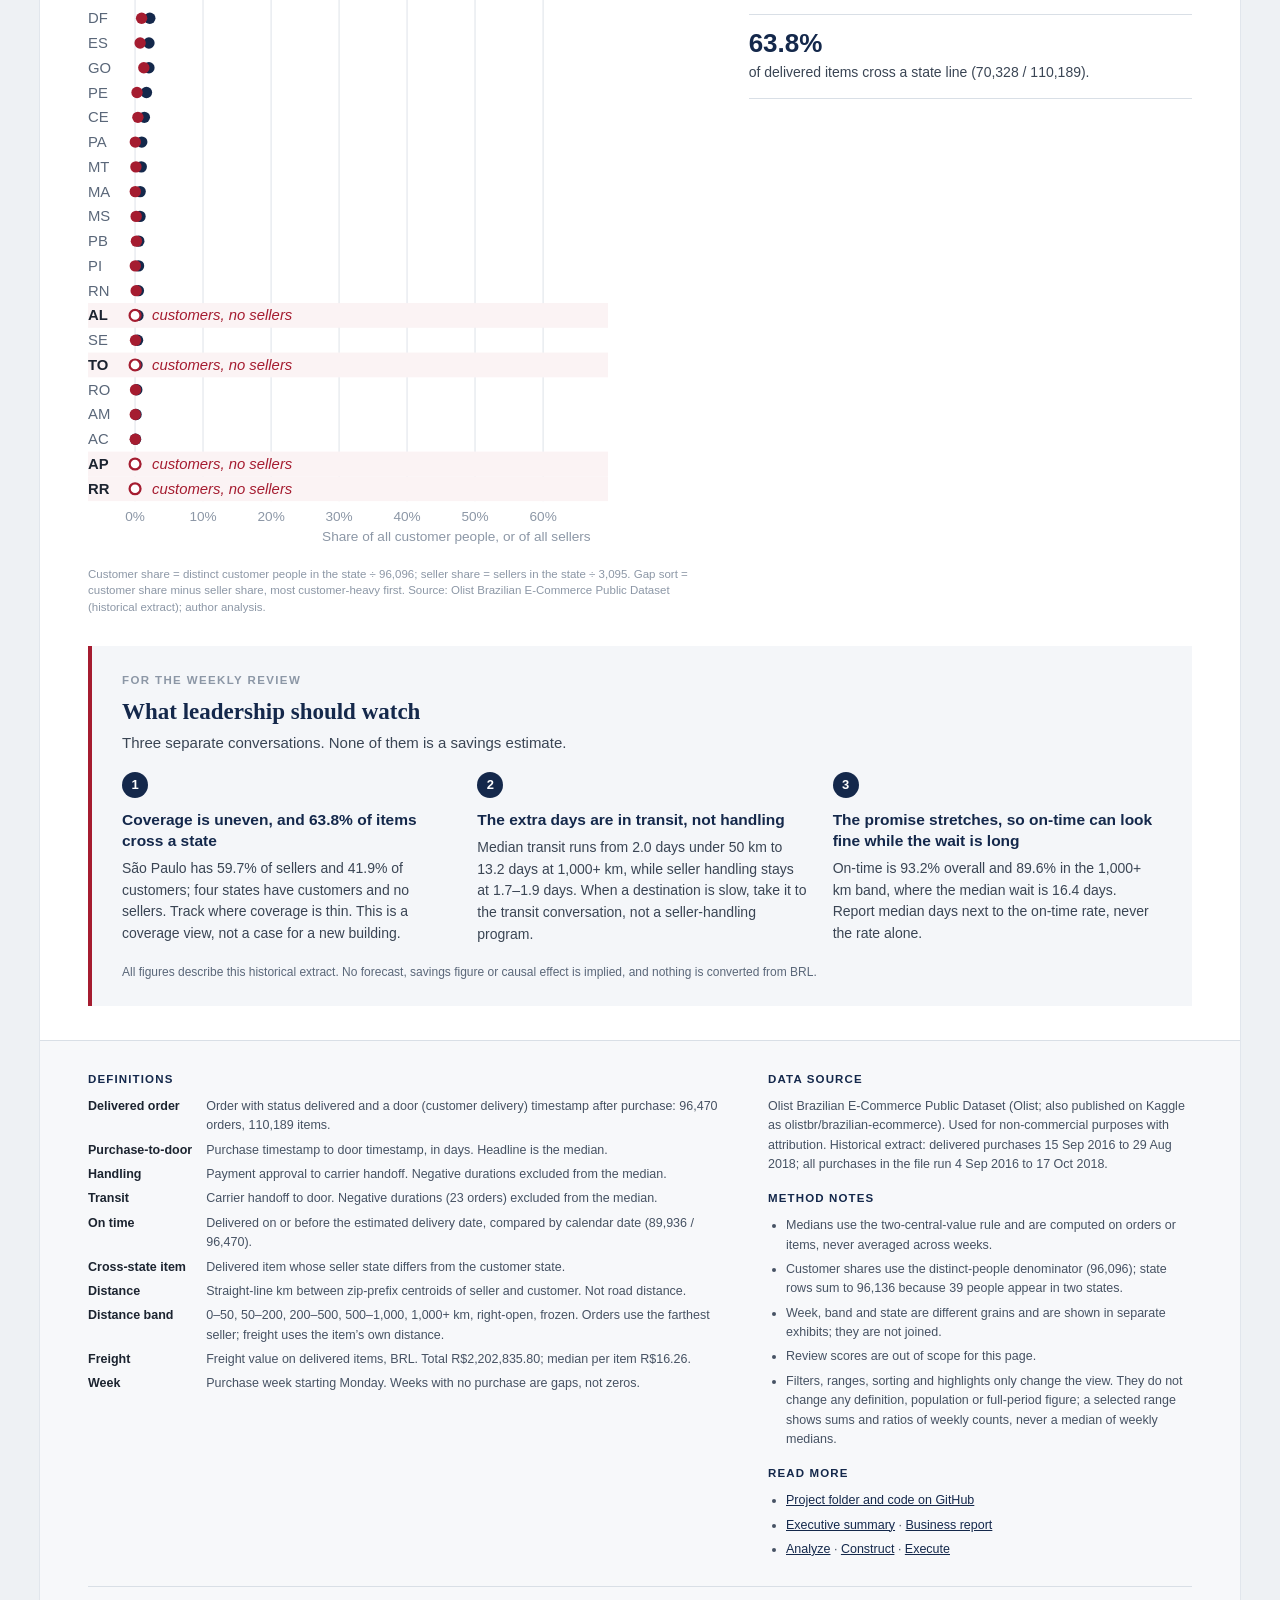
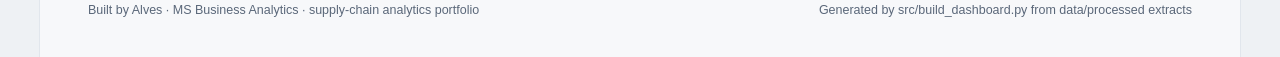
==== commit 02197257: "Make the logistics dashboard interactive Same executive page and locked numbers, with a vanilla-JS l" ====
--- a/05-logistics-dashboard/dashboards/logistics_weekly.html
+++ b/05-logistics-dashboard/dashboards/logistics_weekly.html
@@ -111,6 +111,58 @@
  footer dd{margin-bottom:6px}
 }
 @media print{body{background:#fff}.page{box-shadow:none}.wk-mobile{display:none}.wk-desktop{display:block}}
+/* Interactive layer. Controls are hidden until the script runs. */
+.hint{color:var(--accent);font-weight:600}
+.hint::before{content:"";display:inline-block;width:7px;height:7px;border-radius:50%;background:var(--accent);margin-right:6px;vertical-align:1px}
+.kpi-tag{margin:22px 48px 0;font-size:11px;letter-spacing:.1em;text-transform:uppercase;color:var(--muted);font-weight:700}
+.kpi-tag + .kpis{margin-top:6px}
+.ctrl{display:flex;flex-wrap:wrap;align-items:center;gap:10px 22px;margin:0 0 12px;font-size:13px;color:var(--slate)}
+.ctrl[hidden],.summary[hidden],.st-readout[hidden]{display:none}
+.lbl{font-size:11px;letter-spacing:.08em;text-transform:uppercase;font-weight:700;color:var(--muted);margin-right:6px}
+.seg{display:inline-flex;flex-wrap:wrap}
+.seg button{font:inherit;font-size:13px;font-weight:600;color:var(--navy);background:#fff;border:1px solid #C3CCD8;margin:0 0 0 -1px;padding:6px 13px;min-height:34px;cursor:pointer;line-height:1.2}
+.seg button:first-child{margin-left:0;border-radius:3px 0 0 3px}
+.seg button:last-child{border-radius:0 3px 3px 0}
+.seg button:hover{background:#F1F4F8}
+.seg button[aria-pressed="true"]{background:var(--navy);color:#fff;border-color:var(--navy);position:relative;z-index:1}
+.seg button[data-chip="1000+"][aria-pressed="true"]{background:var(--accent);border-color:var(--accent)}
+.seg button:focus-visible,.ctrl select:focus-visible,.ctrl input:focus-visible{outline:2px solid var(--accent);outline-offset:2px}
+.rng{display:inline-flex;align-items:center;gap:6px}
+.rng input[type=range]{width:150px;accent-color:var(--navy);margin:0}
+.rng output{min-width:86px;color:var(--ink);font-weight:600;font-size:12.5px}
+.ctrl select{font:inherit;font-size:13px;padding:6px 8px;min-height:34px;border:1px solid #C3CCD8;border-radius:3px;background:#fff;color:var(--navy);max-width:100%}
+.summary{font-size:13px;color:var(--ink);background:#F4F6F9;border-left:3px solid var(--navy);padding:8px 12px;margin:0 0 16px;line-height:1.5}
+.summary small{display:block;color:var(--slate);font-size:11.5px;margin-top:2px}
+.st-readout{font-size:13px;color:var(--ink);margin:0 0 12px;min-height:20px}
+#wk-host{outline:none;touch-action:pan-y;position:relative}
+#wk-host:focus-visible{outline:2px solid var(--accent);outline-offset:6px}
+.js .wk-desktop,.js .wk-mobile{display:none}
+.band-mark{cursor:pointer;transition:opacity .2s;outline:none}
+.band-mark.dim,tr.band-row.dim{opacity:.22}
+.band-mark.on .hit{fill-opacity:1}
+.band-mark:focus-visible .hit{stroke:var(--accent);stroke-width:1.5;stroke-dasharray:3 2}
+tr.band-row{cursor:pointer;transition:opacity .2s}
+tr.band-row.on td{background:#EEF2F7}
+tr.band-row:focus-visible{outline:2px solid var(--accent);outline-offset:-2px}
+.st-row{cursor:pointer;transition:transform .45s ease;outline:none}
+.st-row .selbg{opacity:0}
+.st-row.sel .selbg{opacity:1}
+.st-row:focus-visible .selbg{opacity:1;stroke:var(--accent)}
+.vh{position:absolute;width:1px;height:1px;overflow:hidden;clip:rect(0 0 0 0);white-space:nowrap}
+#tip{position:absolute;z-index:50;max-width:300px;background:var(--navy);color:#fff;font-size:12.5px;line-height:1.45;padding:9px 12px;border-radius:4px;box-shadow:0 6px 18px rgba(20,40,75,.28);pointer-events:none}
+#tip[hidden]{display:none}
+#tip b{display:block;margin-bottom:3px;font-size:13px}
+#tip .r{display:flex;justify-content:space-between;gap:18px}
+#tip .r span:last-child{font-weight:600}
+#tip .n{color:#C9D4E3;font-size:11.5px;margin-top:3px}
+@media (max-width:760px){
+ .kpi-tag{margin:18px 18px 0}
+ .ctrl{gap:10px 12px}
+ .rng input[type=range]{width:96px}
+ .rng output{min-width:78px}
+ .seg button{padding:6px 10px}
+}
+@media (prefers-reduced-motion:reduce){.st-row,.band-mark,tr.band-row{transition:none}}
 </style>
 </head>
 <body>
@@ -126,9 +178,11 @@
     <span>101 purchase weeks</span>
     <span>Distances: zip-centroid straight-line km</span>
     <span>Currency: BRL (R$), not converted</span>
+    <span class="hint" data-js hidden>Interactive: hover, filter, click</span>
   </p>
 </header>
 
+<p class="kpi-tag">Full period · 15 Sep 2016 – 29 Aug 2018 · not changed by any filter</p>
 <div class="kpis">
   <div class="kpi"><p class="k">Delivered orders</p><p class="v">96,470</p><p class="c">110,189 delivered items, purchased 15 Sep 2016 – 29 Aug 2018</p></div>
   <div class="kpi"><p class="k">Median purchase-to-door</p><p class="v">10.2<small>days</small></p><p class="c">Transit 7.1 days · seller handling 1.8 days</p></div>
@@ -144,9 +198,18 @@
   <figure class="exhibit">
     <p class="ex-tag">Exhibit 1</p>
     <p class="ex-title">Weekly orders, median purchase-to-door and on-time rate, 101 purchase weeks</p>
-    <div class="wk-desktop"><svg viewBox="0 0 1100 590" role="img" aria-label="Weekly delivered orders, median purchase-to-door days and on-time rate"><defs><pattern id="gap-1100" width="6" height="6" patternUnits="userSpaceOnUse" patternTransform="rotate(45)"><rect width="6" height="6" fill="#F3F5F8"/><line x1="0" y1="0" x2="0" y2="6" stroke="#D7DDE5" stroke-width="2"/></pattern></defs><rect x="81.5" y="36.0" width="8.5" height="150.0" fill="url(#gap-1100)"/><rect x="124.0" y="36.0" width="68.0" height="150.0" fill="url(#gap-1100)"/><rect x="200.5" y="36.0" width="8.5" height="150.0" fill="url(#gap-1100)"/><rect x="991.0" y="36.0" width="8.5" height="150.0" fill="url(#gap-1100)"/><rect x="81.5" y="240.0" width="8.5" height="128.0" fill="url(#gap-1100)"/><rect x="124.0" y="240.0" width="68.0" height="128.0" fill="url(#gap-1100)"/><rect x="200.5" y="240.0" width="8.5" height="128.0" fill="url(#gap-1100)"/><rect x="991.0" y="240.0" width="8.5" height="128.0" fill="url(#gap-1100)"/><rect x="81.5" y="422.0" width="8.5" height="128.0" fill="url(#gap-1100)"/><rect x="124.0" y="422.0" width="68.0" height="128.0" fill="url(#gap-1100)"/><rect x="200.5" y="422.0" width="8.5" height="128.0" fill="url(#gap-1100)"/><rect x="991.0" y="422.0" width="8.5" height="128.0" fill="url(#gap-1100)"/><rect x="718.0" y="240.0" width="10.5" height="128.0" fill="#F6E3E6"/><rect x="718.0" y="422.0" width="10.5" height="128.0" fill="#F6E3E6"/><line x1="56" x2="1008.0" y1="186.0" y2="186.0" stroke="#B9C2CD" stroke-width="1"/><text x="48.0" y="190.0" font-size="12" fill="#8C97A6" text-anchor="end" font-weight="400">0</text><line x1="56" x2="1008.0" y1="143.1" y2="143.1" stroke="#E4E8ED" stroke-width="1"/><text x="48.0" y="147.1" font-size="12" fill="#8C97A6" text-anchor="end" font-weight="400">1,000</text><line x1="56" x2="1008.0" y1="100.3" y2="100.3" stroke="#E4E8ED" stroke-width="1"/><text x="48.0" y="104.3" font-size="12" fill="#8C97A6" text-anchor="end" font-weight="400">2,000</text><line x1="56" x2="1008.0" y1="57.4" y2="57.4" stroke="#E4E8ED" stroke-width="1"/><text x="48.0" y="61.4" font-size="12" fill="#8C97A6" text-anchor="end" font-weight="400">3,000</text><line x1="207.8" x2="207.8" y1="36.0" y2="186.0" stroke="#C9D2DD" stroke-dasharray="2 3"/><line x1="651.0" x2="651.0" y1="36.0" y2="186.0" stroke="#C9D2DD" stroke-dasharray="2 3"/><line x1="56" x2="1008.0" y1="368.0" y2="368.0" stroke="#B9C2CD" stroke-width="1"/><text x="48.0" y="372.0" font-size="12" fill="#8C97A6" text-anchor="end" font-weight="400">0</text><line x1="56" x2="1008.0" y1="336.0" y2="336.0" stroke="#E4E8ED" stroke-width="1"/><text x="48.0" y="340.0" font-size="12" fill="#8C97A6" text-anchor="end" font-weight="400">5</text><line x1="56" x2="1008.0" y1="304.0" y2="304.0" stroke="#E4E8ED" stroke-width="1"/><text x="48.0" y="308.0" font-size="12" fill="#8C97A6" text-anchor="end" font-weight="400">10</text><line x1="56" x2="1008.0" y1="272.0" y2="272.0" stroke="#E4E8ED" stroke-width="1"/><text x="48.0" y="276.0" font-size="12" fill="#8C97A6" text-anchor="end" font-weight="400">15</text><line x1="56" x2="1008.0" y1="240.0" y2="240.0" stroke="#E4E8ED" stroke-width="1"/><text x="48.0" y="244.0" font-size="12" fill="#8C97A6" text-anchor="end" font-weight="400">20</text><line x1="207.8" x2="207.8" y1="240.0" y2="368.0" stroke="#C9D2DD" stroke-dasharray="2 3"/><line x1="651.0" x2="651.0" y1="240.0" y2="368.0" stroke="#C9D2DD" stroke-dasharray="2 3"/><line x1="56" x2="1008.0" y1="550.0" y2="550.0" stroke="#B9C2CD" stroke-width="1"/><text x="48.0" y="554.0" font-size="12" fill="#8C97A6" text-anchor="end" font-weight="400">70%</text><line x1="56" x2="1008.0" y1="507.3" y2="507.3" stroke="#E4E8ED" stroke-width="1"/><text x="48.0" y="511.3" font-size="12" fill="#8C97A6" text-anchor="end" font-weight="400">80%</text><line x1="56" x2="1008.0" y1="464.7" y2="464.7" stroke="#E4E8ED" stroke-width="1"/><text x="48.0" y="468.7" font-size="12" fill="#8C97A6" text-anchor="end" font-weight="400">90%</text><line x1="56" x2="1008.0" y1="422.0" y2="422.0" stroke="#E4E8ED" stroke-width="1"/><text x="48.0" y="426.0" font-size="12" fill="#8C97A6" text-anchor="end" font-weight="400">100%</text><line x1="207.8" x2="207.8" y1="422.0" y2="550.0" stroke="#C9D2DD" stroke-dasharray="2 3"/><line x1="651.0" x2="651.0" y1="422.0" y2="550.0" stroke="#C9D2DD" stroke-dasharray="2 3"/><text x="0" y="22.0" font-size="12.5" fill="#1C2430" font-weight="600">Orders per week, by purchase week  <tspan fill="#14284B" font-weight="500">■ delivered orders</tspan>  <tspan fill="#8C97A6" font-weight="500">■ all purchases, any status</tspan></text><text x="0.0" y="226.0" font-size="12.5" fill="#1C2430" text-anchor="start" font-weight="600">Median purchase-to-door, days</text><text x="0.0" y="408.0" font-size="12.5" fill="#1C2430" text-anchor="start" font-weight="600">On-time rate, % of delivered orders (calendar date)</text><rect x="56.94" y="185.96" width="6.63" height="0.04" fill="#C9D2DD"/><rect x="65.44" y="185.96" width="6.63" height="0.04" fill="#C9D2DD"/><rect x="73.94" y="185.91" width="6.63" height="0.09" fill="#C9D2DD"/><rect x="73.94" y="185.96" width="6.63" height="0.04" fill="#14284B"/><rect x="90.94" y="185.96" width="6.63" height="0.04" fill="#C9D2DD"/><rect x="99.44" y="173.87" width="6.63" height="12.13" fill="#C9D2DD"/><rect x="99.44" y="176.10" width="6.63" height="9.90" fill="#14284B"/><rect x="107.94" y="184.33" width="6.63" height="1.67" fill="#C9D2DD"/><rect x="107.94" y="184.54" width="6.63" height="1.46" fill="#14284B"/><rect x="116.44" y="185.96" width="6.63" height="0.04" fill="#C9D2DD"/><rect x="192.94" y="185.96" width="6.63" height="0.04" fill="#C9D2DD"/><rect x="192.94" y="185.96" width="6.63" height="0.04" fill="#14284B"/><rect x="209.94" y="184.03" width="6.63" height="1.97" fill="#C9D2DD"/><rect x="209.94" y="184.11" width="6.63" height="1.89" fill="#14284B"/><rect x="218.44" y="182.57" width="6.63" height="3.43" fill="#C9D2DD"/><rect x="218.44" y="182.87" width="6.63" height="3.13" fill="#14284B"/><rect x="226.94" y="177.56" width="6.63" height="8.44" fill="#C9D2DD"/><rect x="226.94" y="177.90" width="6.63" height="8.10" fill="#14284B"/><rect x="235.44" y="170.83" width="6.63" height="15.17" fill="#C9D2DD"/><rect x="235.44" y="171.77" width="6.63" height="14.23" fill="#14284B"/><rect x="243.94" y="165.99" width="6.63" height="20.01" fill="#C9D2DD"/><rect x="243.94" y="167.49" width="6.63" height="18.51" fill="#14284B"/><rect x="252.44" y="162.51" width="6.63" height="23.49" fill="#C9D2DD"/><rect x="252.44" y="164.10" width="6.63" height="21.90" fill="#14284B"/><rect x="260.94" y="168.39" width="6.63" height="17.61" fill="#C9D2DD"/><rect x="260.94" y="169.76" width="6.63" height="16.24" fill="#14284B"/><rect x="269.44" y="169.76" width="6.63" height="16.24" fill="#C9D2DD"/><rect x="269.44" y="171.04" width="6.63" height="14.96" fill="#14284B"/><rect x="277.94" y="164.70" width="6.63" height="21.30" fill="#C9D2DD"/><rect x="277.94" y="166.24" width="6.63" height="19.76" fill="#14284B"/><rect x="286.44" y="161.06" width="6.63" height="24.94" fill="#C9D2DD"/><rect x="286.44" y="162.51" width="6.63" height="23.49" fill="#14284B"/><rect x="294.94" y="159.64" width="6.63" height="26.36" fill="#C9D2DD"/><rect x="294.94" y="160.67" width="6.63" height="25.33" fill="#14284B"/><rect x="303.44" y="157.97" width="6.63" height="28.03" fill="#C9D2DD"/><rect x="303.44" y="159.26" width="6.63" height="26.74" fill="#14284B"/><rect x="311.94" y="161.79" width="6.63" height="24.21" fill="#C9D2DD"/><rect x="311.94" y="162.60" width="6.63" height="23.40" fill="#14284B"/><rect x="320.44" y="160.89" width="6.63" height="25.11" fill="#C9D2DD"/><rect x="320.44" y="161.87" width="6.63" height="24.13" fill="#14284B"/><rect x="328.94" y="167.01" width="6.63" height="18.99" fill="#C9D2DD"/><rect x="328.94" y="167.96" width="6.63" height="18.04" fill="#14284B"/><rect x="337.44" y="161.53" width="6.63" height="24.47" fill="#C9D2DD"/><rect x="337.44" y="162.64" width="6.63" height="23.36" fill="#14284B"/><rect x="345.94" y="157.24" width="6.63" height="28.76" fill="#C9D2DD"/><rect x="345.94" y="158.40" width="6.63" height="27.60" fill="#14284B"/><rect x="354.44" y="152.23" width="6.63" height="33.77" fill="#C9D2DD"/><rect x="354.44" y="153.86" width="6.63" height="32.14" fill="#14284B"/><rect x="362.94" y="151.97" width="6.63" height="34.03" fill="#C9D2DD"/><rect x="362.94" y="153.73" width="6.63" height="32.27" fill="#14284B"/><rect x="371.44" y="145.71" width="6.63" height="40.29" fill="#C9D2DD"/><rect x="371.44" y="146.74" width="6.63" height="39.26" fill="#14284B"/><rect x="379.94" y="152.40" width="6.63" height="33.60" fill="#C9D2DD"/><rect x="379.94" y="153.47" width="6.63" height="32.53" fill="#14284B"/><rect x="388.44" y="150.17" width="6.63" height="35.83" fill="#C9D2DD"/><rect x="388.44" y="151.71" width="6.63" height="34.29" fill="#14284B"/><rect x="396.94" y="149.70" width="6.63" height="36.30" fill="#C9D2DD"/><rect x="396.94" y="151.11" width="6.63" height="34.89" fill="#14284B"/><rect x="405.44" y="153.73" width="6.63" height="32.27" fill="#C9D2DD"/><rect x="405.44" y="154.89" width="6.63" height="31.11" fill="#14284B"/><rect x="413.94" y="157.67" width="6.63" height="28.33" fill="#C9D2DD"/><rect x="413.94" y="158.79" width="6.63" height="27.21" fill="#14284B"/><rect x="422.44" y="154.71" width="6.63" height="31.29" fill="#C9D2DD"/><rect x="422.44" y="155.74" width="6.63" height="30.26" fill="#14284B"/><rect x="430.94" y="149.96" width="6.63" height="36.04" fill="#C9D2DD"/><rect x="430.94" y="151.97" width="6.63" height="34.03" fill="#14284B"/><rect x="439.44" y="144.90" width="6.63" height="41.10" fill="#C9D2DD"/><rect x="439.44" y="146.31" width="6.63" height="39.69" fill="#14284B"/><rect x="447.94" y="144.73" width="6.63" height="41.27" fill="#C9D2DD"/><rect x="447.94" y="145.84" width="6.63" height="40.16" fill="#14284B"/><rect x="456.44" y="146.27" width="6.63" height="39.73" fill="#C9D2DD"/><rect x="456.44" y="147.73" width="6.63" height="38.27" fill="#14284B"/><rect x="464.94" y="143.83" width="6.63" height="42.17" fill="#C9D2DD"/><rect x="464.94" y="145.11" width="6.63" height="40.89" fill="#14284B"/><rect x="473.44" y="145.76" width="6.63" height="40.24" fill="#C9D2DD"/><rect x="473.44" y="146.96" width="6.63" height="39.04" fill="#14284B"/><rect x="481.94" y="141.26" width="6.63" height="44.74" fill="#C9D2DD"/><rect x="481.94" y="142.80" width="6.63" height="43.20" fill="#14284B"/><rect x="490.44" y="147.86" width="6.63" height="38.14" fill="#C9D2DD"/><rect x="490.44" y="149.06" width="6.63" height="36.94" fill="#14284B"/><rect x="498.94" y="142.76" width="6.63" height="43.24" fill="#C9D2DD"/><rect x="498.94" y="144.04" width="6.63" height="41.96" fill="#14284B"/><rect x="507.44" y="147.26" width="6.63" height="38.74" fill="#C9D2DD"/><rect x="507.44" y="148.33" width="6.63" height="37.67" fill="#14284B"/><rect x="515.93" y="136.11" width="6.63" height="49.89" fill="#C9D2DD"/><rect x="515.93" y="137.31" width="6.63" height="48.69" fill="#14284B"/><rect x="524.43" y="143.40" width="6.63" height="42.60" fill="#C9D2DD"/><rect x="524.43" y="145.03" width="6.63" height="40.97" fill="#14284B"/><rect x="532.93" y="144.69" width="6.63" height="41.31" fill="#C9D2DD"/><rect x="532.93" y="146.36" width="6.63" height="39.64" fill="#14284B"/><rect x="541.43" y="143.19" width="6.63" height="42.81" fill="#C9D2DD"/><rect x="541.43" y="144.21" width="6.63" height="41.79" fill="#14284B"/><rect x="549.93" y="140.14" width="6.63" height="45.86" fill="#C9D2DD"/><rect x="549.93" y="141.86" width="6.63" height="44.14" fill="#14284B"/><rect x="558.43" y="136.84" width="6.63" height="49.16" fill="#C9D2DD"/><rect x="558.43" y="138.64" width="6.63" height="47.36" fill="#14284B"/><rect x="566.93" y="144.09" width="6.63" height="41.91" fill="#C9D2DD"/><rect x="566.93" y="145.29" width="6.63" height="40.71" fill="#14284B"/><rect x="575.43" y="145.63" width="6.63" height="40.37" fill="#C9D2DD"/><rect x="575.43" y="147.43" width="6.63" height="38.57" fill="#14284B"/><rect x="583.93" y="133.84" width="6.63" height="52.16" fill="#C9D2DD"/><rect x="583.93" y="135.94" width="6.63" height="50.06" fill="#14284B"/><rect x="592.43" y="129.73" width="6.63" height="56.27" fill="#C9D2DD"/><rect x="592.43" y="132.04" width="6.63" height="53.96" fill="#14284B"/><rect x="600.93" y="57.09" width="6.63" height="128.91" fill="#C9D2DD"/><rect x="600.93" y="61.07" width="6.63" height="124.93" fill="#14284B"/><rect x="609.43" y="96.09" width="6.63" height="89.91" fill="#C9D2DD"/><rect x="609.43" y="98.31" width="6.63" height="87.69" fill="#14284B"/><rect x="617.93" y="113.49" width="6.63" height="72.51" fill="#C9D2DD"/><rect x="617.93" y="116.10" width="6.63" height="69.90" fill="#14284B"/><rect x="626.43" y="125.96" width="6.63" height="60.04" fill="#C9D2DD"/><rect x="626.43" y="127.41" width="6.63" height="58.59" fill="#14284B"/><rect x="634.93" y="144.09" width="6.63" height="41.91" fill="#C9D2DD"/><rect x="634.93" y="145.20" width="6.63" height="40.80" fill="#14284B"/><rect x="643.43" y="148.41" width="6.63" height="37.59" fill="#C9D2DD"/><rect x="643.43" y="149.27" width="6.63" height="36.73" fill="#14284B"/><rect x="651.93" y="126.73" width="6.63" height="59.27" fill="#C9D2DD"/><rect x="651.93" y="128.53" width="6.63" height="57.47" fill="#14284B"/><rect x="660.43" y="109.50" width="6.63" height="76.50" fill="#C9D2DD"/><rect x="660.43" y="111.51" width="6.63" height="74.49" fill="#14284B"/><rect x="668.93" y="111.00" width="6.63" height="75.00" fill="#C9D2DD"/><rect x="668.93" y="112.97" width="6.63" height="73.03" fill="#14284B"/><rect x="677.43" y="117.81" width="6.63" height="68.19" fill="#C9D2DD"/><rect x="677.43" y="119.79" width="6.63" height="66.21" fill="#14284B"/><rect x="685.93" y="117.51" width="6.63" height="68.49" fill="#C9D2DD"/><rect x="685.93" y="119.10" width="6.63" height="66.90" fill="#14284B"/><rect x="694.43" y="118.11" width="6.63" height="67.89" fill="#C9D2DD"/><rect x="694.43" y="119.96" width="6.63" height="66.04" fill="#14284B"/><rect x="702.93" y="115.71" width="6.63" height="70.29" fill="#C9D2DD"/><rect x="702.93" y="117.64" width="6.63" height="68.36" fill="#14284B"/><rect x="711.43" y="110.74" width="6.63" height="75.26" fill="#C9D2DD"/><rect x="711.43" y="112.59" width="6.63" height="73.41" fill="#14284B"/><rect x="719.93" y="104.44" width="6.63" height="81.56" fill="#C9D2DD"/><rect x="719.93" y="106.76" width="6.63" height="79.24" fill="#14284B"/><rect x="728.43" y="115.59" width="6.63" height="70.41" fill="#C9D2DD"/><rect x="728.43" y="117.51" width="6.63" height="68.49" fill="#14284B"/><rect x="736.93" y="117.64" width="6.63" height="68.36" fill="#C9D2DD"/><rect x="736.93" y="119.96" width="6.63" height="66.04" fill="#14284B"/><rect x="745.43" y="112.46" width="6.63" height="73.54" fill="#C9D2DD"/><rect x="745.43" y="114.39" width="6.63" height="71.61" fill="#14284B"/><rect x="753.93" y="122.96" width="6.63" height="63.04" fill="#C9D2DD"/><rect x="753.93" y="124.67" width="6.63" height="61.33" fill="#14284B"/><rect x="762.43" y="117.86" width="6.63" height="68.14" fill="#C9D2DD"/><rect x="762.43" y="119.36" width="6.63" height="66.64" fill="#14284B"/><rect x="770.93" y="119.40" width="6.63" height="66.60" fill="#C9D2DD"/><rect x="770.93" y="120.77" width="6.63" height="65.23" fill="#14284B"/><rect x="779.43" y="114.34" width="6.63" height="71.66" fill="#C9D2DD"/><rect x="779.43" y="115.84" width="6.63" height="70.16" fill="#14284B"/><rect x="787.93" y="114.17" width="6.63" height="71.83" fill="#C9D2DD"/><rect x="787.93" y="115.37" width="6.63" height="70.63" fill="#14284B"/><rect x="796.43" y="110.14" width="6.63" height="75.86" fill="#C9D2DD"/><rect x="796.43" y="111.69" width="6.63" height="74.31" fill="#14284B"/><rect x="804.93" y="100.84" width="6.63" height="85.16" fill="#C9D2DD"/><rect x="804.93" y="102.73" width="6.63" height="83.27" fill="#14284B"/><rect x="813.43" y="107.27" width="6.63" height="78.73" fill="#C9D2DD"/><rect x="813.43" y="108.64" width="6.63" height="77.36" fill="#14284B"/><rect x="821.93" y="145.11" width="6.63" height="40.89" fill="#C9D2DD"/><rect x="821.93" y="145.67" width="6.63" height="40.33" fill="#14284B"/><rect x="830.43" y="139.59" width="6.63" height="46.41" fill="#C9D2DD"/><rect x="830.43" y="139.93" width="6.63" height="46.07" fill="#14284B"/><rect x="838.93" y="124.37" width="6.63" height="61.63" fill="#C9D2DD"/><rect x="838.93" y="125.10" width="6.63" height="60.90" fill="#14284B"/><rect x="847.43" y="121.11" width="6.63" height="64.89" fill="#C9D2DD"/><rect x="847.43" y="121.84" width="6.63" height="64.16" fill="#14284B"/><rect x="855.93" y="123.56" width="6.63" height="62.44" fill="#C9D2DD"/><rect x="855.93" y="124.20" width="6.63" height="61.80" fill="#14284B"/><rect x="864.43" y="125.96" width="6.63" height="60.04" fill="#C9D2DD"/><rect x="864.43" y="126.94" width="6.63" height="59.06" fill="#14284B"/><rect x="872.93" y="134.74" width="6.63" height="51.26" fill="#C9D2DD"/><rect x="872.93" y="135.51" width="6.63" height="50.49" fill="#14284B"/><rect x="881.43" y="143.10" width="6.63" height="42.90" fill="#C9D2DD"/><rect x="881.43" y="144.34" width="6.63" height="41.66" fill="#14284B"/><rect x="889.93" y="114.09" width="6.63" height="71.91" fill="#C9D2DD"/><rect x="889.93" y="115.33" width="6.63" height="70.67" fill="#14284B"/><rect x="898.43" y="115.46" width="6.63" height="70.54" fill="#C9D2DD"/><rect x="898.43" y="117.00" width="6.63" height="69.00" fill="#14284B"/><rect x="906.93" y="97.80" width="6.63" height="88.20" fill="#C9D2DD"/><rect x="906.93" y="100.20" width="6.63" height="85.80" fill="#14284B"/><rect x="915.43" y="100.80" width="6.63" height="85.20" fill="#C9D2DD"/><rect x="915.43" y="103.24" width="6.63" height="82.76" fill="#14284B"/><rect x="923.93" y="105.64" width="6.63" height="80.36" fill="#C9D2DD"/><rect x="923.93" y="107.19" width="6.63" height="78.81" fill="#14284B"/><rect x="932.43" y="140.10" width="6.63" height="45.90" fill="#C9D2DD"/><rect x="932.43" y="140.83" width="6.63" height="45.17" fill="#14284B"/><rect x="940.93" y="180.43" width="6.63" height="5.57" fill="#C9D2DD"/><rect x="940.93" y="181.03" width="6.63" height="4.97" fill="#14284B"/><rect x="949.43" y="185.70" width="6.63" height="0.30" fill="#C9D2DD"/><rect x="957.93" y="185.83" width="6.63" height="0.17" fill="#C9D2DD"/><rect x="966.43" y="185.91" width="6.63" height="0.09" fill="#C9D2DD"/><rect x="974.93" y="185.87" width="6.63" height="0.13" fill="#C9D2DD"/><rect x="983.43" y="185.91" width="6.63" height="0.09" fill="#C9D2DD"/><rect x="1000.43" y="185.91" width="6.63" height="0.09" fill="#C9D2DD"/><line x1="56" x2="1014.0" y1="302.7" y2="302.7" stroke="#5A6779" stroke-width="1" stroke-dasharray="4 3"/><text x="1018.0" y="299.7" font-size="11" fill="#8C97A6" text-anchor="start" font-weight="400">Extract median</text><text x="1018.0" y="313.7" font-size="12" fill="#5A6779" text-anchor="start" font-weight="600">10.2 days</text><line x1="56" x2="1014.0" y1="451.0" y2="451.0" stroke="#5A6779" stroke-width="1" stroke-dasharray="4 3"/><text x="1018.0" y="448.0" font-size="11" fill="#8C97A6" text-anchor="start" font-weight="400">Extract rate</text><text x="1018.0" y="462.0" font-size="12" fill="#5A6779" text-anchor="start" font-weight="600">93.2%</text><circle cx="77.2" cy="240.0" r="2.2" fill="#14284B"/><polyline points="102.8,250.5 111.2,273.9" fill="none" stroke="#14284B" stroke-width="1.8" stroke-linejoin="round"/><circle cx="196.2" cy="338.0" r="2.2" fill="#14284B"/><polyline points="213.2,297.0 221.8,299.4 230.2,304.1 238.8,297.9 247.2,301.1 255.8,305.0 264.2,293.1 272.8,286.8 281.2,298.7 289.8,304.4 298.2,300.5 306.8,305.7 315.2,299.4 323.8,299.9 332.2,292.8 340.8,273.9 349.2,280.5 357.8,291.8 366.2,304.0 374.8,311.0 383.2,312.0 391.8,304.9 400.2,296.9 408.8,297.2 417.2,304.0 425.8,303.7 434.2,301.2 442.8,296.4 451.2,304.0 459.8,306.5 468.2,308.6 476.8,304.2 485.2,305.0 493.8,308.7 502.2,300.3 510.8,301.6 519.2,301.9 527.8,302.1 536.2,303.2 544.8,297.7 553.2,301.3 561.8,308.9 570.2,299.6 578.8,298.0 587.2,290.9 595.8,295.6 604.2,280.3 612.8,282.5 621.2,282.5 629.8,283.3 638.2,280.2 646.8,289.4 655.2,295.8 663.8,290.0 672.2,295.6 680.8,296.3 689.2,272.0 697.8,276.7 706.2,282.7 714.8,275.6 723.2,267.1 731.8,273.2 740.2,278.4 748.8,290.7 757.2,293.0 765.8,308.4 774.2,308.0 782.8,308.9 791.2,307.2 799.8,312.1 808.2,315.8 816.8,310.8 825.2,286.4 833.8,303.1 842.2,311.2 850.8,319.4 859.2,321.4 867.8,321.7 876.2,322.5 884.8,301.3 893.2,318.7 901.8,322.7 910.2,321.1 918.8,319.3 927.2,321.6 935.8,331.4 944.2,354.7" fill="none" stroke="#14284B" stroke-width="1.8" stroke-linejoin="round"/><circle cx="77.2" cy="550.0" r="2.2" fill="#14284B"/><polyline points="102.8,425.7 111.2,422.0" fill="none" stroke="#14284B" stroke-width="1.8" stroke-linejoin="round"/><circle cx="196.2" cy="422.0" r="2.2" fill="#14284B"/><polyline points="213.2,431.7 221.8,445.4 230.2,426.5 238.8,433.6 247.2,435.8 255.8,432.9 264.2,428.8 272.8,440.3 281.2,443.3 289.8,436.0 298.2,443.7 306.8,444.6 315.2,439.2 323.8,448.5 332.2,451.4 340.8,458.0 349.2,447.2 357.8,435.1 366.2,440.1 374.8,431.3 383.2,434.4 391.8,432.1 400.2,431.4 408.8,439.0 417.2,436.8 425.8,433.5 434.2,431.7 442.8,435.8 451.2,434.3 459.8,434.4 468.2,434.5 476.8,434.2 485.2,433.0 493.8,433.9 502.2,435.5 510.8,440.0 519.2,450.2 527.8,440.7 536.2,432.1 544.8,433.4 553.2,441.9 561.8,441.3 570.2,439.5 578.8,440.5 587.2,443.2 595.8,457.6 604.2,495.6 612.8,484.1 621.2,466.2 629.8,446.0 638.2,448.0 646.8,436.4 655.2,436.3 663.8,438.9 672.2,451.0 680.8,453.5 689.2,449.6 697.8,458.5 706.2,476.8 714.8,503.2 723.2,534.4 731.8,527.7 740.2,512.0 748.8,472.6 757.2,469.4 765.8,451.6 774.2,437.1 782.8,437.6 791.2,438.3 799.8,438.0 808.2,449.4 816.8,473.8 825.2,439.2 833.8,423.6 842.2,427.4 850.8,429.4 859.2,426.1 867.8,425.1 876.2,428.2 884.8,444.8 893.2,434.7 901.8,433.7 910.2,461.2 918.8,458.5 927.2,437.5 935.8,431.3 944.2,422.0" fill="none" stroke="#14284B" stroke-width="1.8" stroke-linejoin="round"/><polygon points="73.2,247.0 81.2,247.0 77.2,240.0" fill="#5A6779"/><text x="84.2" y="248.0" font-size="11" fill="#5A6779" text-anchor="start" font-weight="400">54.8 days, 1 order</text><polygon points="73.2,543.0 81.2,543.0 77.2,550.0" fill="#5A6779"/><text x="84.2" y="545.0" font-size="11" fill="#5A6779" text-anchor="start" font-weight="400">0%, 1 order</text><text x="596.2" y="71.1" font-size="12" fill="#1C2430" text-anchor="end" font-weight="500">Peak: 2,915 delivered, week of 20 Nov 2017</text><circle cx="723.2" cy="534.4" r="3.6" fill="#A51C30"/><circle cx="723.2" cy="267.1" r="3.6" fill="#A51C30"/><text x="714.2" y="538.4" font-size="12" fill="#A51C30" text-anchor="end" font-weight="600">73.7%, week of 26 Feb 2018</text><text x="714.2" y="263.1" font-size="12" fill="#A51C30" text-anchor="end" font-weight="600">15.8 days, week of 26 Feb 2018</text><text x="124.0" y="48.0" font-size="11" fill="#5A6779" text-anchor="start" font-weight="600">No purchases:</text><text x="124.0" y="61.0" font-size="11" fill="#5A6779" text-anchor="start" font-weight="400">gap, not zero</text><line x1="948.5" x2="1008.0" y1="362.0" y2="362.0" stroke="#8C97A6" stroke-width="1"/><text x="1008.0" y="252.0" font-size="11" fill="#5A6779" text-anchor="end" font-weight="400">Sep–Oct 2018: purchases but no</text><text x="1008.0" y="265.0" font-size="11" fill="#5A6779" text-anchor="end" font-weight="400">delivered order, left blank ↓</text><line x1="96.1" x2="96.1" y1="550.0" y2="555.0" stroke="#8C97A6"/><text x="96.1" y="568.0" font-size="12" fill="#8C97A6" text-anchor="middle" font-weight="400">Oct 2016</text><line x1="207.8" x2="207.8" y1="550.0" y2="555.0" stroke="#8C97A6"/><text x="207.8" y="568.0" font-size="12" fill="#8C97A6" text-anchor="middle" font-weight="400">Jan 2017</text><line x1="317.1" x2="317.1" y1="550.0" y2="555.0" stroke="#8C97A6"/><text x="317.1" y="568.0" font-size="12" fill="#8C97A6" text-anchor="middle" font-weight="400">Apr 2017</text><line x1="427.6" x2="427.6" y1="550.0" y2="555.0" stroke="#8C97A6"/><text x="427.6" y="568.0" font-size="12" fill="#8C97A6" text-anchor="middle" font-weight="400">Jul 2017</text><line x1="539.3" x2="539.3" y1="550.0" y2="555.0" stroke="#8C97A6"/><text x="539.3" y="568.0" font-size="12" fill="#8C97A6" text-anchor="middle" font-weight="400">Oct 2017</text><line x1="651.0" x2="651.0" y1="550.0" y2="555.0" stroke="#8C97A6"/><text x="651.0" y="568.0" font-size="12" fill="#8C97A6" text-anchor="middle" font-weight="400">Jan 2018</text><line x1="760.3" x2="760.3" y1="550.0" y2="555.0" stroke="#8C97A6"/><text x="760.3" y="568.0" font-size="12" fill="#8C97A6" text-anchor="middle" font-weight="400">Apr 2018</text><line x1="870.8" x2="870.8" y1="550.0" y2="555.0" stroke="#8C97A6"/><text x="870.8" y="568.0" font-size="12" fill="#8C97A6" text-anchor="middle" font-weight="400">Jul 2018</text><line x1="982.5" x2="982.5" y1="550.0" y2="555.0" stroke="#8C97A6"/><text x="982.5" y="568.0" font-size="12" fill="#8C97A6" text-anchor="middle" font-weight="400">Oct 2018</text><text x="1008.0" y="582.0" font-size="11" fill="#8C97A6" text-anchor="end" font-weight="400">Week of purchase (weeks start Monday)</text></svg></div>
-    <div class="wk-mobile"><svg viewBox="0 0 380 520" role="img" aria-label="Weekly delivered orders, median purchase-to-door days and on-time rate"><defs><pattern id="gap-380" width="6" height="6" patternUnits="userSpaceOnUse" patternTransform="rotate(45)"><rect width="6" height="6" fill="#F3F5F8"/><line x1="0" y1="0" x2="0" y2="6" stroke="#D7DDE5" stroke-width="2"/></pattern></defs><rect x="51.8" y="34.0" width="2.6" height="128.0" fill="url(#gap-380)"/><rect x="64.9" y="34.0" width="20.9" height="128.0" fill="url(#gap-380)"/><rect x="88.3" y="34.0" width="2.6" height="128.0" fill="url(#gap-380)"/><rect x="330.8" y="34.0" width="2.6" height="128.0" fill="url(#gap-380)"/><rect x="51.8" y="214.0" width="2.6" height="112.0" fill="url(#gap-380)"/><rect x="64.9" y="214.0" width="20.9" height="112.0" fill="url(#gap-380)"/><rect x="88.3" y="214.0" width="2.6" height="112.0" fill="url(#gap-380)"/><rect x="330.8" y="214.0" width="2.6" height="112.0" fill="url(#gap-380)"/><rect x="51.8" y="378.0" width="2.6" height="112.0" fill="url(#gap-380)"/><rect x="64.9" y="378.0" width="20.9" height="112.0" fill="url(#gap-380)"/><rect x="88.3" y="378.0" width="2.6" height="112.0" fill="url(#gap-380)"/><rect x="330.8" y="378.0" width="2.6" height="112.0" fill="url(#gap-380)"/><rect x="246.4" y="214.0" width="4.6" height="112.0" fill="#F6E3E6"/><rect x="246.4" y="378.0" width="4.6" height="112.0" fill="#F6E3E6"/><line x1="44" x2="336.0" y1="162.0" y2="162.0" stroke="#B9C2CD" stroke-width="1"/><text x="36.0" y="166.0" font-size="11" fill="#8C97A6" text-anchor="end" font-weight="400">0</text><line x1="44" x2="336.0" y1="125.4" y2="125.4" stroke="#E4E8ED" stroke-width="1"/><text x="36.0" y="129.4" font-size="11" fill="#8C97A6" text-anchor="end" font-weight="400">1,000</text><line x1="44" x2="336.0" y1="88.9" y2="88.9" stroke="#E4E8ED" stroke-width="1"/><text x="36.0" y="92.9" font-size="11" fill="#8C97A6" text-anchor="end" font-weight="400">2,000</text><line x1="44" x2="336.0" y1="52.3" y2="52.3" stroke="#E4E8ED" stroke-width="1"/><text x="36.0" y="56.3" font-size="11" fill="#8C97A6" text-anchor="end" font-weight="400">3,000</text><line x1="90.6" x2="90.6" y1="34.0" y2="162.0" stroke="#C9D2DD" stroke-dasharray="2 3"/><line x1="226.5" x2="226.5" y1="34.0" y2="162.0" stroke="#C9D2DD" stroke-dasharray="2 3"/><line x1="44" x2="336.0" y1="326.0" y2="326.0" stroke="#B9C2CD" stroke-width="1"/><text x="36.0" y="330.0" font-size="11" fill="#8C97A6" text-anchor="end" font-weight="400">0</text><line x1="44" x2="336.0" y1="298.0" y2="298.0" stroke="#E4E8ED" stroke-width="1"/><text x="36.0" y="302.0" font-size="11" fill="#8C97A6" text-anchor="end" font-weight="400">5</text><line x1="44" x2="336.0" y1="270.0" y2="270.0" stroke="#E4E8ED" stroke-width="1"/><text x="36.0" y="274.0" font-size="11" fill="#8C97A6" text-anchor="end" font-weight="400">10</text><line x1="44" x2="336.0" y1="242.0" y2="242.0" stroke="#E4E8ED" stroke-width="1"/><text x="36.0" y="246.0" font-size="11" fill="#8C97A6" text-anchor="end" font-weight="400">15</text><line x1="44" x2="336.0" y1="214.0" y2="214.0" stroke="#E4E8ED" stroke-width="1"/><text x="36.0" y="218.0" font-size="11" fill="#8C97A6" text-anchor="end" font-weight="400">20</text><line x1="90.6" x2="90.6" y1="214.0" y2="326.0" stroke="#C9D2DD" stroke-dasharray="2 3"/><line x1="226.5" x2="226.5" y1="214.0" y2="326.0" stroke="#C9D2DD" stroke-dasharray="2 3"/><line x1="44" x2="336.0" y1="490.0" y2="490.0" stroke="#B9C2CD" stroke-width="1"/><text x="36.0" y="494.0" font-size="11" fill="#8C97A6" text-anchor="end" font-weight="400">70%</text><line x1="44" x2="336.0" y1="452.7" y2="452.7" stroke="#E4E8ED" stroke-width="1"/><text x="36.0" y="456.7" font-size="11" fill="#8C97A6" text-anchor="end" font-weight="400">80%</text><line x1="44" x2="336.0" y1="415.3" y2="415.3" stroke="#E4E8ED" stroke-width="1"/><text x="36.0" y="419.3" font-size="11" fill="#8C97A6" text-anchor="end" font-weight="400">90%</text><line x1="44" x2="336.0" y1="378.0" y2="378.0" stroke="#E4E8ED" stroke-width="1"/><text x="36.0" y="382.0" font-size="11" fill="#8C97A6" text-anchor="end" font-weight="400">100%</text><line x1="90.6" x2="90.6" y1="378.0" y2="490.0" stroke="#C9D2DD" stroke-dasharray="2 3"/><line x1="226.5" x2="226.5" y1="378.0" y2="490.0" stroke="#C9D2DD" stroke-dasharray="2 3"/><text x="0" y="22.0" font-size="11" fill="#1C2430" font-weight="600">Orders per week <tspan fill="#14284B">■ delivered</tspan> <tspan fill="#8C97A6">■ all purchases</tspan></text><text x="0.0" y="202.0" font-size="11" fill="#1C2430" text-anchor="start" font-weight="600">Median purchase-to-door, days</text><text x="0.0" y="366.0" font-size="11" fill="#1C2430" text-anchor="start" font-weight="600">On-time rate, % of delivered</text><rect x="44.29" y="161.96" width="2.03" height="0.04" fill="#C9D2DD"/><rect x="46.89" y="161.96" width="2.03" height="0.04" fill="#C9D2DD"/><rect x="49.50" y="161.93" width="2.03" height="0.07" fill="#C9D2DD"/><rect x="49.50" y="161.96" width="2.03" height="0.04" fill="#14284B"/><rect x="54.72" y="161.96" width="2.03" height="0.04" fill="#C9D2DD"/><rect x="57.32" y="151.65" width="2.03" height="10.35" fill="#C9D2DD"/><rect x="57.32" y="153.55" width="2.03" height="8.45" fill="#14284B"/><rect x="59.93" y="160.57" width="2.03" height="1.43" fill="#C9D2DD"/><rect x="59.93" y="160.76" width="2.03" height="1.24" fill="#14284B"/><rect x="62.54" y="161.96" width="2.03" height="0.04" fill="#C9D2DD"/><rect x="86.00" y="161.96" width="2.03" height="0.04" fill="#C9D2DD"/><rect x="86.00" y="161.96" width="2.03" height="0.04" fill="#14284B"/><rect x="91.22" y="160.32" width="2.03" height="1.68" fill="#C9D2DD"/><rect x="91.22" y="160.39" width="2.03" height="1.61" fill="#14284B"/><rect x="93.82" y="159.07" width="2.03" height="2.93" fill="#C9D2DD"/><rect x="93.82" y="159.33" width="2.03" height="2.67" fill="#14284B"/><rect x="96.43" y="154.80" width="2.03" height="7.20" fill="#C9D2DD"/><rect x="96.43" y="155.09" width="2.03" height="6.91" fill="#14284B"/><rect x="99.04" y="149.05" width="2.03" height="12.95" fill="#C9D2DD"/><rect x="99.04" y="149.86" width="2.03" height="12.14" fill="#14284B"/><rect x="101.64" y="144.92" width="2.03" height="17.08" fill="#C9D2DD"/><rect x="101.64" y="146.20" width="2.03" height="15.80" fill="#14284B"/><rect x="104.25" y="141.96" width="2.03" height="20.04" fill="#C9D2DD"/><rect x="104.25" y="143.31" width="2.03" height="18.69" fill="#14284B"/><rect x="106.86" y="146.97" width="2.03" height="15.03" fill="#C9D2DD"/><rect x="106.86" y="148.14" width="2.03" height="13.86" fill="#14284B"/><rect x="109.47" y="148.14" width="2.03" height="13.86" fill="#C9D2DD"/><rect x="109.47" y="149.24" width="2.03" height="12.76" fill="#14284B"/><rect x="112.07" y="143.82" width="2.03" height="18.18" fill="#C9D2DD"/><rect x="112.07" y="145.14" width="2.03" height="16.86" fill="#14284B"/><rect x="114.68" y="140.72" width="2.03" height="21.28" fill="#C9D2DD"/><rect x="114.68" y="141.96" width="2.03" height="20.04" fill="#14284B"/><rect x="117.29" y="139.51" width="2.03" height="22.49" fill="#C9D2DD"/><rect x="117.29" y="140.39" width="2.03" height="21.61" fill="#14284B"/><rect x="119.89" y="138.08" width="2.03" height="23.92" fill="#C9D2DD"/><rect x="119.89" y="139.18" width="2.03" height="22.82" fill="#14284B"/><rect x="122.50" y="141.34" width="2.03" height="20.66" fill="#C9D2DD"/><rect x="122.50" y="142.03" width="2.03" height="19.97" fill="#14284B"/><rect x="125.11" y="140.57" width="2.03" height="21.43" fill="#C9D2DD"/><rect x="125.11" y="141.41" width="2.03" height="20.59" fill="#14284B"/><rect x="127.72" y="145.80" width="2.03" height="16.20" fill="#C9D2DD"/><rect x="127.72" y="146.60" width="2.03" height="15.40" fill="#14284B"/><rect x="130.32" y="141.12" width="2.03" height="20.88" fill="#C9D2DD"/><rect x="130.32" y="142.07" width="2.03" height="19.93" fill="#14284B"/><rect x="132.93" y="137.46" width="2.03" height="24.54" fill="#C9D2DD"/><rect x="132.93" y="138.45" width="2.03" height="23.55" fill="#14284B"/><rect x="135.54" y="133.18" width="2.03" height="28.82" fill="#C9D2DD"/><rect x="135.54" y="134.57" width="2.03" height="27.43" fill="#14284B"/><rect x="138.14" y="132.96" width="2.03" height="29.04" fill="#C9D2DD"/><rect x="138.14" y="134.46" width="2.03" height="27.54" fill="#14284B"/><rect x="140.75" y="127.62" width="2.03" height="34.38" fill="#C9D2DD"/><rect x="140.75" y="128.50" width="2.03" height="33.50" fill="#14284B"/><rect x="143.36" y="133.33" width="2.03" height="28.67" fill="#C9D2DD"/><rect x="143.36" y="134.24" width="2.03" height="27.76" fill="#14284B"/><rect x="145.97" y="131.43" width="2.03" height="30.57" fill="#C9D2DD"/><rect x="145.97" y="132.74" width="2.03" height="29.26" fill="#14284B"/><rect x="148.57" y="131.02" width="2.03" height="30.98" fill="#C9D2DD"/><rect x="148.57" y="132.23" width="2.03" height="29.77" fill="#14284B"/><rect x="151.18" y="134.46" width="2.03" height="27.54" fill="#C9D2DD"/><rect x="151.18" y="135.45" width="2.03" height="26.55" fill="#14284B"/><rect x="153.79" y="137.83" width="2.03" height="24.17" fill="#C9D2DD"/><rect x="153.79" y="138.78" width="2.03" height="23.22" fill="#14284B"/><rect x="156.39" y="135.30" width="2.03" height="26.70" fill="#C9D2DD"/><rect x="156.39" y="136.18" width="2.03" height="25.82" fill="#14284B"/><rect x="159.00" y="131.24" width="2.03" height="30.76" fill="#C9D2DD"/><rect x="159.00" y="132.96" width="2.03" height="29.04" fill="#14284B"/><rect x="161.61" y="126.93" width="2.03" height="35.07" fill="#C9D2DD"/><rect x="161.61" y="128.13" width="2.03" height="33.87" fill="#14284B"/><rect x="164.22" y="126.78" width="2.03" height="35.22" fill="#C9D2DD"/><rect x="164.22" y="127.73" width="2.03" height="34.27" fill="#14284B"/><rect x="166.82" y="128.10" width="2.03" height="33.90" fill="#C9D2DD"/><rect x="166.82" y="129.34" width="2.03" height="32.66" fill="#14284B"/><rect x="169.43" y="126.01" width="2.03" height="35.99" fill="#C9D2DD"/><rect x="169.43" y="127.11" width="2.03" height="34.89" fill="#14284B"/><rect x="172.04" y="127.66" width="2.03" height="34.34" fill="#C9D2DD"/><rect x="172.04" y="128.68" width="2.03" height="33.32" fill="#14284B"/><rect x="174.64" y="123.82" width="2.03" height="38.18" fill="#C9D2DD"/><rect x="174.64" y="125.14" width="2.03" height="36.86" fill="#14284B"/><rect x="177.25" y="129.45" width="2.03" height="32.55" fill="#C9D2DD"/><rect x="177.25" y="130.48" width="2.03" height="31.52" fill="#14284B"/><rect x="179.86" y="125.10" width="2.03" height="36.90" fill="#C9D2DD"/><rect x="179.86" y="126.20" width="2.03" height="35.80" fill="#14284B"/><rect x="182.47" y="128.94" width="2.03" height="33.06" fill="#C9D2DD"/><rect x="182.47" y="129.85" width="2.03" height="32.15" fill="#14284B"/><rect x="185.07" y="119.43" width="2.03" height="42.57" fill="#C9D2DD"/><rect x="185.07" y="120.45" width="2.03" height="41.55" fill="#14284B"/><rect x="187.68" y="125.65" width="2.03" height="36.35" fill="#C9D2DD"/><rect x="187.68" y="127.04" width="2.03" height="34.96" fill="#14284B"/><rect x="190.29" y="126.75" width="2.03" height="35.25" fill="#C9D2DD"/><rect x="190.29" y="128.17" width="2.03" height="33.83" fill="#14284B"/><rect x="192.89" y="125.47" width="2.03" height="36.53" fill="#C9D2DD"/><rect x="192.89" y="126.34" width="2.03" height="35.66" fill="#14284B"/><rect x="195.50" y="122.87" width="2.03" height="39.13" fill="#C9D2DD"/><rect x="195.50" y="124.33" width="2.03" height="37.67" fill="#14284B"/><rect x="198.11" y="120.05" width="2.03" height="41.95" fill="#C9D2DD"/><rect x="198.11" y="121.59" width="2.03" height="40.41" fill="#14284B"/><rect x="200.72" y="126.23" width="2.03" height="35.77" fill="#C9D2DD"/><rect x="200.72" y="127.26" width="2.03" height="34.74" fill="#14284B"/><rect x="203.32" y="127.55" width="2.03" height="34.45" fill="#C9D2DD"/><rect x="203.32" y="129.09" width="2.03" height="32.91" fill="#14284B"/><rect x="205.93" y="117.49" width="2.03" height="44.51" fill="#C9D2DD"/><rect x="205.93" y="119.28" width="2.03" height="42.72" fill="#14284B"/><rect x="208.54" y="113.98" width="2.03" height="48.02" fill="#C9D2DD"/><rect x="208.54" y="115.96" width="2.03" height="46.04" fill="#14284B"/><rect x="211.14" y="51.99" width="2.03" height="110.01" fill="#C9D2DD"/><rect x="211.14" y="55.39" width="2.03" height="106.61" fill="#14284B"/><rect x="213.75" y="85.27" width="2.03" height="76.73" fill="#C9D2DD"/><rect x="213.75" y="87.17" width="2.03" height="74.83" fill="#14284B"/><rect x="216.36" y="100.12" width="2.03" height="61.88" fill="#C9D2DD"/><rect x="216.36" y="102.35" width="2.03" height="59.65" fill="#14284B"/><rect x="218.97" y="110.76" width="2.03" height="51.24" fill="#C9D2DD"/><rect x="218.97" y="112.01" width="2.03" height="49.99" fill="#14284B"/><rect x="221.57" y="126.23" width="2.03" height="35.77" fill="#C9D2DD"/><rect x="221.57" y="127.18" width="2.03" height="34.82" fill="#14284B"/><rect x="224.18" y="129.93" width="2.03" height="32.07" fill="#C9D2DD"/><rect x="224.18" y="130.66" width="2.03" height="31.34" fill="#14284B"/><rect x="226.79" y="111.42" width="2.03" height="50.58" fill="#C9D2DD"/><rect x="226.79" y="112.96" width="2.03" height="49.04" fill="#14284B"/><rect x="229.39" y="96.72" width="2.03" height="65.28" fill="#C9D2DD"/><rect x="229.39" y="98.44" width="2.03" height="63.56" fill="#14284B"/><rect x="232.00" y="98.00" width="2.03" height="64.00" fill="#C9D2DD"/><rect x="232.00" y="99.68" width="2.03" height="62.32" fill="#14284B"/><rect x="234.61" y="103.81" width="2.03" height="58.19" fill="#C9D2DD"/><rect x="234.61" y="105.50" width="2.03" height="56.50" fill="#14284B"/><rect x="237.22" y="103.56" width="2.03" height="58.44" fill="#C9D2DD"/><rect x="237.22" y="104.91" width="2.03" height="57.09" fill="#14284B"/><rect x="239.82" y="104.07" width="2.03" height="57.93" fill="#C9D2DD"/><rect x="239.82" y="105.64" width="2.03" height="56.36" fill="#14284B"/><rect x="242.43" y="102.02" width="2.03" height="59.98" fill="#C9D2DD"/><rect x="242.43" y="103.67" width="2.03" height="58.33" fill="#14284B"/><rect x="245.04" y="97.78" width="2.03" height="64.22" fill="#C9D2DD"/><rect x="245.04" y="99.35" width="2.03" height="62.65" fill="#14284B"/><rect x="247.64" y="92.40" width="2.03" height="69.60" fill="#C9D2DD"/><rect x="247.64" y="94.38" width="2.03" height="67.62" fill="#14284B"/><rect x="250.25" y="101.91" width="2.03" height="60.09" fill="#C9D2DD"/><rect x="250.25" y="103.56" width="2.03" height="58.44" fill="#14284B"/><rect x="252.86" y="103.67" width="2.03" height="58.33" fill="#C9D2DD"/><rect x="252.86" y="105.64" width="2.03" height="56.36" fill="#14284B"/><rect x="255.47" y="99.24" width="2.03" height="62.76" fill="#C9D2DD"/><rect x="255.47" y="100.89" width="2.03" height="61.11" fill="#14284B"/><rect x="258.07" y="108.20" width="2.03" height="53.80" fill="#C9D2DD"/><rect x="258.07" y="109.67" width="2.03" height="52.33" fill="#14284B"/><rect x="260.68" y="103.85" width="2.03" height="58.15" fill="#C9D2DD"/><rect x="260.68" y="105.13" width="2.03" height="56.87" fill="#14284B"/><rect x="263.29" y="105.17" width="2.03" height="56.83" fill="#C9D2DD"/><rect x="263.29" y="106.34" width="2.03" height="55.66" fill="#14284B"/><rect x="265.89" y="100.85" width="2.03" height="61.15" fill="#C9D2DD"/><rect x="265.89" y="102.13" width="2.03" height="59.87" fill="#14284B"/><rect x="268.50" y="100.71" width="2.03" height="61.29" fill="#C9D2DD"/><rect x="268.50" y="101.73" width="2.03" height="60.27" fill="#14284B"/><rect x="271.11" y="97.27" width="2.03" height="64.73" fill="#C9D2DD"/><rect x="271.11" y="98.59" width="2.03" height="63.41" fill="#14284B"/><rect x="273.72" y="89.33" width="2.03" height="72.67" fill="#C9D2DD"/><rect x="273.72" y="90.94" width="2.03" height="71.06" fill="#14284B"/><rect x="276.32" y="94.82" width="2.03" height="67.18" fill="#C9D2DD"/><rect x="276.32" y="95.99" width="2.03" height="66.01" fill="#14284B"/><rect x="278.93" y="127.11" width="2.03" height="34.89" fill="#C9D2DD"/><rect x="278.93" y="127.59" width="2.03" height="34.41" fill="#14284B"/><rect x="281.54" y="122.39" width="2.03" height="39.61" fill="#C9D2DD"/><rect x="281.54" y="122.69" width="2.03" height="39.31" fill="#14284B"/><rect x="284.14" y="109.41" width="2.03" height="52.59" fill="#C9D2DD"/><rect x="284.14" y="110.03" width="2.03" height="51.97" fill="#14284B"/><rect x="286.75" y="106.63" width="2.03" height="55.37" fill="#C9D2DD"/><rect x="286.75" y="107.25" width="2.03" height="54.75" fill="#14284B"/><rect x="289.36" y="108.72" width="2.03" height="53.28" fill="#C9D2DD"/><rect x="289.36" y="109.26" width="2.03" height="52.74" fill="#14284B"/><rect x="291.97" y="110.76" width="2.03" height="51.24" fill="#C9D2DD"/><rect x="291.97" y="111.60" width="2.03" height="50.40" fill="#14284B"/><rect x="294.57" y="118.26" width="2.03" height="43.74" fill="#C9D2DD"/><rect x="294.57" y="118.92" width="2.03" height="43.08" fill="#14284B"/><rect x="297.18" y="125.39" width="2.03" height="36.61" fill="#C9D2DD"/><rect x="297.18" y="126.45" width="2.03" height="35.55" fill="#14284B"/><rect x="299.79" y="100.63" width="2.03" height="61.37" fill="#C9D2DD"/><rect x="299.79" y="101.69" width="2.03" height="60.31" fill="#14284B"/><rect x="302.39" y="101.80" width="2.03" height="60.20" fill="#C9D2DD"/><rect x="302.39" y="103.12" width="2.03" height="58.88" fill="#14284B"/><rect x="305.00" y="86.74" width="2.03" height="75.26" fill="#C9D2DD"/><rect x="305.00" y="88.78" width="2.03" height="73.22" fill="#14284B"/><rect x="307.61" y="89.30" width="2.03" height="72.70" fill="#C9D2DD"/><rect x="307.61" y="91.38" width="2.03" height="70.62" fill="#14284B"/><rect x="310.22" y="93.43" width="2.03" height="68.57" fill="#C9D2DD"/><rect x="310.22" y="94.75" width="2.03" height="67.25" fill="#14284B"/><rect x="312.82" y="122.83" width="2.03" height="39.17" fill="#C9D2DD"/><rect x="312.82" y="123.45" width="2.03" height="38.55" fill="#14284B"/><rect x="315.43" y="157.25" width="2.03" height="4.75" fill="#C9D2DD"/><rect x="315.43" y="157.76" width="2.03" height="4.24" fill="#14284B"/><rect x="318.04" y="161.74" width="2.03" height="0.26" fill="#C9D2DD"/><rect x="320.64" y="161.85" width="2.03" height="0.15" fill="#C9D2DD"/><rect x="323.25" y="161.93" width="2.03" height="0.07" fill="#C9D2DD"/><rect x="325.86" y="161.89" width="2.03" height="0.11" fill="#C9D2DD"/><rect x="328.47" y="161.93" width="2.03" height="0.07" fill="#C9D2DD"/><rect x="333.68" y="161.93" width="2.03" height="0.07" fill="#C9D2DD"/><line x1="44" x2="342.0" y1="268.9" y2="268.9" stroke="#5A6779" stroke-width="1" stroke-dasharray="4 3"/><text x="344.0" y="272.9" font-size="11" fill="#5A6779" text-anchor="start" font-weight="600">10.2d</text><line x1="44" x2="342.0" y1="403.4" y2="403.4" stroke="#5A6779" stroke-width="1" stroke-dasharray="4 3"/><text x="344.0" y="407.4" font-size="11" fill="#5A6779" text-anchor="start" font-weight="600">93.2%</text><circle cx="50.5" cy="214.0" r="2.2" fill="#14284B"/><polyline points="58.3,223.2 60.9,243.7" fill="none" stroke="#14284B" stroke-width="1.6" stroke-linejoin="round"/><circle cx="87.0" cy="299.7" r="2.2" fill="#14284B"/><polyline points="92.2,263.9 94.8,266.0 97.4,270.1 100.1,264.7 102.7,267.4 105.3,270.9 107.9,260.5 110.5,254.9 113.1,265.4 115.7,270.3 118.3,266.9 120.9,271.5 123.5,266.0 126.1,266.4 128.7,260.2 131.3,243.6 133.9,249.4 136.6,259.4 139.2,270.0 141.8,276.1 144.4,277.0 147.0,270.8 149.6,263.8 152.2,264.1 154.8,270.0 157.4,269.8 160.0,267.5 162.6,263.3 165.2,270.0 167.8,272.2 170.4,274.0 173.1,270.2 175.7,270.9 178.3,274.1 180.9,266.8 183.5,267.9 186.1,268.2 188.7,268.3 191.3,269.3 193.9,264.5 196.5,267.6 199.1,274.3 201.7,266.2 204.3,264.7 206.9,258.5 209.6,262.6 212.2,249.2 214.8,251.2 217.4,251.2 220.0,251.9 222.6,249.2 225.2,257.2 227.8,262.8 230.4,257.8 233.0,262.6 235.6,263.3 238.2,242.0 240.8,246.1 243.4,251.4 246.1,245.2 248.7,237.7 251.3,243.1 253.9,247.6 256.5,258.4 259.1,260.4 261.7,273.9 264.3,273.5 266.9,274.3 269.5,272.8 272.1,277.1 274.7,280.3 277.3,276.0 279.9,254.6 282.6,269.2 285.2,276.3 287.8,283.5 290.4,285.2 293.0,285.5 295.6,286.2 298.2,267.7 300.8,282.9 303.4,286.3 306.0,285.0 308.6,283.4 311.2,285.4 313.8,294.0 316.4,314.3" fill="none" stroke="#14284B" stroke-width="1.6" stroke-linejoin="round"/><circle cx="50.5" cy="490.0" r="2.2" fill="#14284B"/><polyline points="58.3,381.2 60.9,378.0" fill="none" stroke="#14284B" stroke-width="1.6" stroke-linejoin="round"/><circle cx="87.0" cy="378.0" r="2.2" fill="#14284B"/><polyline points="92.2,386.5 94.8,398.5 97.4,382.0 100.1,388.1 102.7,390.1 105.3,387.5 107.9,383.9 110.5,394.0 113.1,396.6 115.7,390.3 118.3,397.0 120.9,397.7 123.5,393.0 126.1,401.2 128.7,403.7 131.3,409.5 133.9,400.0 136.6,389.4 139.2,393.9 141.8,386.2 144.4,388.8 147.0,386.9 149.6,386.3 152.2,392.9 154.8,390.9 157.4,388.0 160.0,386.5 162.6,390.1 165.2,388.8 167.8,388.9 170.4,389.0 173.1,388.7 175.7,387.6 178.3,388.4 180.9,389.8 183.5,393.7 186.1,402.6 188.7,394.4 191.3,386.9 193.9,388.0 196.5,395.4 199.1,394.9 201.7,393.3 204.3,394.2 206.9,396.5 209.6,409.1 212.2,442.4 214.8,432.4 217.4,416.7 220.0,399.0 222.6,400.7 225.2,390.6 227.8,390.5 230.4,392.8 233.0,403.4 235.6,405.5 238.2,402.2 240.8,410.0 243.4,426.0 246.1,449.0 248.7,476.3 251.3,470.5 253.9,456.7 256.5,422.2 259.1,419.5 261.7,403.9 264.3,391.2 266.9,391.7 269.5,392.3 272.1,392.0 274.7,402.0 277.3,423.3 279.9,393.1 282.6,379.4 285.2,382.7 287.8,384.5 290.4,381.6 293.0,380.7 295.6,383.4 298.2,398.0 300.8,389.1 303.4,388.2 306.0,412.3 308.6,409.9 311.2,391.6 313.8,386.1 316.4,378.0" fill="none" stroke="#14284B" stroke-width="1.6" stroke-linejoin="round"/><polygon points="46.5,221.0 54.5,221.0 50.5,214.0" fill="#5A6779"/><text x="57.5" y="222.0" font-size="10" fill="#5A6779" text-anchor="start" font-weight="400">54.8 days, 1 order</text><polygon points="46.5,483.0 54.5,483.0 50.5,490.0" fill="#5A6779"/><text x="57.5" y="485.0" font-size="10" fill="#5A6779" text-anchor="start" font-weight="400">0%, 1 order</text><text x="218.2" y="64.4" font-size="11" fill="#1C2430" text-anchor="start" font-weight="500">Peak 2,915, wk of 20 Nov</text><circle cx="248.7" cy="476.3" r="3.6" fill="#A51C30"/><circle cx="248.7" cy="237.7" r="3.6" fill="#A51C30"/><text x="239.7" y="480.3" font-size="11" fill="#A51C30" text-anchor="end" font-weight="600">73.7%</text><text x="239.7" y="233.7" font-size="11" fill="#A51C30" text-anchor="end" font-weight="600">15.8 days</text><text x="64.9" y="46.0" font-size="10" fill="#5A6779" text-anchor="start" font-weight="600">No purchases:</text><text x="64.9" y="59.0" font-size="10" fill="#5A6779" text-anchor="start" font-weight="400">gap, not zero</text><line x1="317.8" x2="336.0" y1="320.0" y2="320.0" stroke="#8C97A6" stroke-width="1"/><line x1="90.6" x2="90.6" y1="490.0" y2="495.0" stroke="#8C97A6"/><text x="90.6" y="508.0" font-size="11" fill="#8C97A6" text-anchor="middle" font-weight="400">Jan &#x27;17</text><line x1="158.0" x2="158.0" y1="490.0" y2="495.0" stroke="#8C97A6"/><text x="158.0" y="508.0" font-size="11" fill="#8C97A6" text-anchor="middle" font-weight="400">Jul &#x27;17</text><line x1="226.5" x2="226.5" y1="490.0" y2="495.0" stroke="#8C97A6"/><text x="226.5" y="508.0" font-size="11" fill="#8C97A6" text-anchor="middle" font-weight="400">Jan &#x27;18</text><line x1="293.9" x2="293.9" y1="490.0" y2="495.0" stroke="#8C97A6"/><text x="293.9" y="508.0" font-size="11" fill="#8C97A6" text-anchor="middle" font-weight="400">Jul &#x27;18</text></svg></div>
-    <p class="source">Note: Each point is that week’s median or rate on delivered orders purchased that week. Hatched columns are the 11 Mondays with no purchase (gaps, not zeros). 10 weeks have purchases but no delivered order; their days and on-time are left blank. Values outside a panel’s range are pinned to its edge and labelled. The last weeks before 29 Aug 2018 hold only orders already delivered when the extract ends, so read them with care. Source: Olist Brazilian E-Commerce Public Dataset (historical extract); author analysis.</p>
+    <div class="ctrl" id="wk-ctrl" data-js hidden>
+      <span><span class="lbl">Range</span><span class="seg" role="group" aria-label="Date range presets"><button type="button" data-preset="all" aria-pressed="true">All</button><button type="button" data-preset="2017" aria-pressed="false">2017</button><button type="button" data-preset="2018" aria-pressed="false">2018</button></span></span>
+      <span class="rng"><label class="lbl" for="wk-from">From</label><input type="range" id="wk-from" min="0" step="1" value="0"><output id="wk-from-out" for="wk-from"></output></span>
+      <span class="rng"><label class="lbl" for="wk-to">To</label><input type="range" id="wk-to" min="0" step="1"><output id="wk-to-out" for="wk-to"></output></span>
+    </div>
+    <p class="summary" id="wk-summary" data-js hidden aria-live="polite"></p>
+    <div id="wk-host" tabindex="0" role="group" aria-label="Weekly trend chart. Hover or tap a week, or use the left and right arrow keys, to read its values.">
+      <div class="wk-desktop"><svg viewBox="0 0 1100 590" role="img" aria-label="Weekly delivered orders, median purchase-to-door days and on-time rate"><defs><pattern id="gap-1100" width="6" height="6" patternUnits="userSpaceOnUse" patternTransform="rotate(45)"><rect width="6" height="6" fill="#F3F5F8"/><line x1="0" y1="0" x2="0" y2="6" stroke="#D7DDE5" stroke-width="2"/></pattern></defs><rect x="81.5" y="36.0" width="8.5" height="150.0" fill="url(#gap-1100)"/><rect x="124.0" y="36.0" width="68.0" height="150.0" fill="url(#gap-1100)"/><rect x="200.5" y="36.0" width="8.5" height="150.0" fill="url(#gap-1100)"/><rect x="991.0" y="36.0" width="8.5" height="150.0" fill="url(#gap-1100)"/><rect x="81.5" y="240.0" width="8.5" height="128.0" fill="url(#gap-1100)"/><rect x="124.0" y="240.0" width="68.0" height="128.0" fill="url(#gap-1100)"/><rect x="200.5" y="240.0" width="8.5" height="128.0" fill="url(#gap-1100)"/><rect x="991.0" y="240.0" width="8.5" height="128.0" fill="url(#gap-1100)"/><rect x="81.5" y="422.0" width="8.5" height="128.0" fill="url(#gap-1100)"/><rect x="124.0" y="422.0" width="68.0" height="128.0" fill="url(#gap-1100)"/><rect x="200.5" y="422.0" width="8.5" height="128.0" fill="url(#gap-1100)"/><rect x="991.0" y="422.0" width="8.5" height="128.0" fill="url(#gap-1100)"/><rect x="718.0" y="240.0" width="10.5" height="128.0" fill="#F6E3E6"/><rect x="718.0" y="422.0" width="10.5" height="128.0" fill="#F6E3E6"/><line x1="56" x2="1008.0" y1="186.0" y2="186.0" stroke="#B9C2CD" stroke-width="1"/><text x="48.0" y="190.0" font-size="12" fill="#8C97A6" text-anchor="end" font-weight="400">0</text><line x1="56" x2="1008.0" y1="143.1" y2="143.1" stroke="#E4E8ED" stroke-width="1"/><text x="48.0" y="147.1" font-size="12" fill="#8C97A6" text-anchor="end" font-weight="400">1,000</text><line x1="56" x2="1008.0" y1="100.3" y2="100.3" stroke="#E4E8ED" stroke-width="1"/><text x="48.0" y="104.3" font-size="12" fill="#8C97A6" text-anchor="end" font-weight="400">2,000</text><line x1="56" x2="1008.0" y1="57.4" y2="57.4" stroke="#E4E8ED" stroke-width="1"/><text x="48.0" y="61.4" font-size="12" fill="#8C97A6" text-anchor="end" font-weight="400">3,000</text><line x1="207.8" x2="207.8" y1="36.0" y2="186.0" stroke="#C9D2DD" stroke-dasharray="2 3"/><line x1="651.0" x2="651.0" y1="36.0" y2="186.0" stroke="#C9D2DD" stroke-dasharray="2 3"/><line x1="56" x2="1008.0" y1="368.0" y2="368.0" stroke="#B9C2CD" stroke-width="1"/><text x="48.0" y="372.0" font-size="12" fill="#8C97A6" text-anchor="end" font-weight="400">0</text><line x1="56" x2="1008.0" y1="336.0" y2="336.0" stroke="#E4E8ED" stroke-width="1"/><text x="48.0" y="340.0" font-size="12" fill="#8C97A6" text-anchor="end" font-weight="400">5</text><line x1="56" x2="1008.0" y1="304.0" y2="304.0" stroke="#E4E8ED" stroke-width="1"/><text x="48.0" y="308.0" font-size="12" fill="#8C97A6" text-anchor="end" font-weight="400">10</text><line x1="56" x2="1008.0" y1="272.0" y2="272.0" stroke="#E4E8ED" stroke-width="1"/><text x="48.0" y="276.0" font-size="12" fill="#8C97A6" text-anchor="end" font-weight="400">15</text><line x1="56" x2="1008.0" y1="240.0" y2="240.0" stroke="#E4E8ED" stroke-width="1"/><text x="48.0" y="244.0" font-size="12" fill="#8C97A6" text-anchor="end" font-weight="400">20</text><line x1="207.8" x2="207.8" y1="240.0" y2="368.0" stroke="#C9D2DD" stroke-dasharray="2 3"/><line x1="651.0" x2="651.0" y1="240.0" y2="368.0" stroke="#C9D2DD" stroke-dasharray="2 3"/><line x1="56" x2="1008.0" y1="550.0" y2="550.0" stroke="#B9C2CD" stroke-width="1"/><text x="48.0" y="554.0" font-size="12" fill="#8C97A6" text-anchor="end" font-weight="400">70%</text><line x1="56" x2="1008.0" y1="507.3" y2="507.3" stroke="#E4E8ED" stroke-width="1"/><text x="48.0" y="511.3" font-size="12" fill="#8C97A6" text-anchor="end" font-weight="400">80%</text><line x1="56" x2="1008.0" y1="464.7" y2="464.7" stroke="#E4E8ED" stroke-width="1"/><text x="48.0" y="468.7" font-size="12" fill="#8C97A6" text-anchor="end" font-weight="400">90%</text><line x1="56" x2="1008.0" y1="422.0" y2="422.0" stroke="#E4E8ED" stroke-width="1"/><text x="48.0" y="426.0" font-size="12" fill="#8C97A6" text-anchor="end" font-weight="400">100%</text><line x1="207.8" x2="207.8" y1="422.0" y2="550.0" stroke="#C9D2DD" stroke-dasharray="2 3"/><line x1="651.0" x2="651.0" y1="422.0" y2="550.0" stroke="#C9D2DD" stroke-dasharray="2 3"/><text x="0" y="22.0" font-size="12.5" fill="#1C2430" font-weight="600">Orders per week, by purchase week  <tspan fill="#14284B" font-weight="500">■ delivered orders</tspan>  <tspan fill="#8C97A6" font-weight="500">■ all purchases, any status</tspan></text><text x="0.0" y="226.0" font-size="12.5" fill="#1C2430" text-anchor="start" font-weight="600">Median purchase-to-door, days</text><text x="0.0" y="408.0" font-size="12.5" fill="#1C2430" text-anchor="start" font-weight="600">On-time rate, % of delivered orders (calendar date)</text><rect x="56.94" y="185.96" width="6.63" height="0.04" fill="#C9D2DD"/><rect x="65.44" y="185.96" width="6.63" height="0.04" fill="#C9D2DD"/><rect x="73.94" y="185.91" width="6.63" height="0.09" fill="#C9D2DD"/><rect x="73.94" y="185.96" width="6.63" height="0.04" fill="#14284B"/><rect x="90.94" y="185.96" width="6.63" height="0.04" fill="#C9D2DD"/><rect x="99.44" y="173.87" width="6.63" height="12.13" fill="#C9D2DD"/><rect x="99.44" y="176.10" width="6.63" height="9.90" fill="#14284B"/><rect x="107.94" y="184.33" width="6.63" height="1.67" fill="#C9D2DD"/><rect x="107.94" y="184.54" width="6.63" height="1.46" fill="#14284B"/><rect x="116.44" y="185.96" width="6.63" height="0.04" fill="#C9D2DD"/><rect x="192.94" y="185.96" width="6.63" height="0.04" fill="#C9D2DD"/><rect x="192.94" y="185.96" width="6.63" height="0.04" fill="#14284B"/><rect x="209.94" y="184.03" width="6.63" height="1.97" fill="#C9D2DD"/><rect x="209.94" y="184.11" width="6.63" height="1.89" fill="#14284B"/><rect x="218.44" y="182.57" width="6.63" height="3.43" fill="#C9D2DD"/><rect x="218.44" y="182.87" width="6.63" height="3.13" fill="#14284B"/><rect x="226.94" y="177.56" width="6.63" height="8.44" fill="#C9D2DD"/><rect x="226.94" y="177.90" width="6.63" height="8.10" fill="#14284B"/><rect x="235.44" y="170.83" width="6.63" height="15.17" fill="#C9D2DD"/><rect x="235.44" y="171.77" width="6.63" height="14.23" fill="#14284B"/><rect x="243.94" y="165.99" width="6.63" height="20.01" fill="#C9D2DD"/><rect x="243.94" y="167.49" width="6.63" height="18.51" fill="#14284B"/><rect x="252.44" y="162.51" width="6.63" height="23.49" fill="#C9D2DD"/><rect x="252.44" y="164.10" width="6.63" height="21.90" fill="#14284B"/><rect x="260.94" y="168.39" width="6.63" height="17.61" fill="#C9D2DD"/><rect x="260.94" y="169.76" width="6.63" height="16.24" fill="#14284B"/><rect x="269.44" y="169.76" width="6.63" height="16.24" fill="#C9D2DD"/><rect x="269.44" y="171.04" width="6.63" height="14.96" fill="#14284B"/><rect x="277.94" y="164.70" width="6.63" height="21.30" fill="#C9D2DD"/><rect x="277.94" y="166.24" width="6.63" height="19.76" fill="#14284B"/><rect x="286.44" y="161.06" width="6.63" height="24.94" fill="#C9D2DD"/><rect x="286.44" y="162.51" width="6.63" height="23.49" fill="#14284B"/><rect x="294.94" y="159.64" width="6.63" height="26.36" fill="#C9D2DD"/><rect x="294.94" y="160.67" width="6.63" height="25.33" fill="#14284B"/><rect x="303.44" y="157.97" width="6.63" height="28.03" fill="#C9D2DD"/><rect x="303.44" y="159.26" width="6.63" height="26.74" fill="#14284B"/><rect x="311.94" y="161.79" width="6.63" height="24.21" fill="#C9D2DD"/><rect x="311.94" y="162.60" width="6.63" height="23.40" fill="#14284B"/><rect x="320.44" y="160.89" width="6.63" height="25.11" fill="#C9D2DD"/><rect x="320.44" y="161.87" width="6.63" height="24.13" fill="#14284B"/><rect x="328.94" y="167.01" width="6.63" height="18.99" fill="#C9D2DD"/><rect x="328.94" y="167.96" width="6.63" height="18.04" fill="#14284B"/><rect x="337.44" y="161.53" width="6.63" height="24.47" fill="#C9D2DD"/><rect x="337.44" y="162.64" width="6.63" height="23.36" fill="#14284B"/><rect x="345.94" y="157.24" width="6.63" height="28.76" fill="#C9D2DD"/><rect x="345.94" y="158.40" width="6.63" height="27.60" fill="#14284B"/><rect x="354.44" y="152.23" width="6.63" height="33.77" fill="#C9D2DD"/><rect x="354.44" y="153.86" width="6.63" height="32.14" fill="#14284B"/><rect x="362.94" y="151.97" width="6.63" height="34.03" fill="#C9D2DD"/><rect x="362.94" y="153.73" width="6.63" height="32.27" fill="#14284B"/><rect x="371.44" y="145.71" width="6.63" height="40.29" fill="#C9D2DD"/><rect x="371.44" y="146.74" width="6.63" height="39.26" fill="#14284B"/><rect x="379.94" y="152.40" width="6.63" height="33.60" fill="#C9D2DD"/><rect x="379.94" y="153.47" width="6.63" height="32.53" fill="#14284B"/><rect x="388.44" y="150.17" width="6.63" height="35.83" fill="#C9D2DD"/><rect x="388.44" y="151.71" width="6.63" height="34.29" fill="#14284B"/><rect x="396.94" y="149.70" width="6.63" height="36.30" fill="#C9D2DD"/><rect x="396.94" y="151.11" width="6.63" height="34.89" fill="#14284B"/><rect x="405.44" y="153.73" width="6.63" height="32.27" fill="#C9D2DD"/><rect x="405.44" y="154.89" width="6.63" height="31.11" fill="#14284B"/><rect x="413.94" y="157.67" width="6.63" height="28.33" fill="#C9D2DD"/><rect x="413.94" y="158.79" width="6.63" height="27.21" fill="#14284B"/><rect x="422.44" y="154.71" width="6.63" height="31.29" fill="#C9D2DD"/><rect x="422.44" y="155.74" width="6.63" height="30.26" fill="#14284B"/><rect x="430.94" y="149.96" width="6.63" height="36.04" fill="#C9D2DD"/><rect x="430.94" y="151.97" width="6.63" height="34.03" fill="#14284B"/><rect x="439.44" y="144.90" width="6.63" height="41.10" fill="#C9D2DD"/><rect x="439.44" y="146.31" width="6.63" height="39.69" fill="#14284B"/><rect x="447.94" y="144.73" width="6.63" height="41.27" fill="#C9D2DD"/><rect x="447.94" y="145.84" width="6.63" height="40.16" fill="#14284B"/><rect x="456.44" y="146.27" width="6.63" height="39.73" fill="#C9D2DD"/><rect x="456.44" y="147.73" width="6.63" height="38.27" fill="#14284B"/><rect x="464.94" y="143.83" width="6.63" height="42.17" fill="#C9D2DD"/><rect x="464.94" y="145.11" width="6.63" height="40.89" fill="#14284B"/><rect x="473.44" y="145.76" width="6.63" height="40.24" fill="#C9D2DD"/><rect x="473.44" y="146.96" width="6.63" height="39.04" fill="#14284B"/><rect x="481.94" y="141.26" width="6.63" height="44.74" fill="#C9D2DD"/><rect x="481.94" y="142.80" width="6.63" height="43.20" fill="#14284B"/><rect x="490.44" y="147.86" width="6.63" height="38.14" fill="#C9D2DD"/><rect x="490.44" y="149.06" width="6.63" height="36.94" fill="#14284B"/><rect x="498.94" y="142.76" width="6.63" height="43.24" fill="#C9D2DD"/><rect x="498.94" y="144.04" width="6.63" height="41.96" fill="#14284B"/><rect x="507.44" y="147.26" width="6.63" height="38.74" fill="#C9D2DD"/><rect x="507.44" y="148.33" width="6.63" height="37.67" fill="#14284B"/><rect x="515.93" y="136.11" width="6.63" height="49.89" fill="#C9D2DD"/><rect x="515.93" y="137.31" width="6.63" height="48.69" fill="#14284B"/><rect x="524.43" y="143.40" width="6.63" height="42.60" fill="#C9D2DD"/><rect x="524.43" y="145.03" width="6.63" height="40.97" fill="#14284B"/><rect x="532.93" y="144.69" width="6.63" height="41.31" fill="#C9D2DD"/><rect x="532.93" y="146.36" width="6.63" height="39.64" fill="#14284B"/><rect x="541.43" y="143.19" width="6.63" height="42.81" fill="#C9D2DD"/><rect x="541.43" y="144.21" width="6.63" height="41.79" fill="#14284B"/><rect x="549.93" y="140.14" width="6.63" height="45.86" fill="#C9D2DD"/><rect x="549.93" y="141.86" width="6.63" height="44.14" fill="#14284B"/><rect x="558.43" y="136.84" width="6.63" height="49.16" fill="#C9D2DD"/><rect x="558.43" y="138.64" width="6.63" height="47.36" fill="#14284B"/><rect x="566.93" y="144.09" width="6.63" height="41.91" fill="#C9D2DD"/><rect x="566.93" y="145.29" width="6.63" height="40.71" fill="#14284B"/><rect x="575.43" y="145.63" width="6.63" height="40.37" fill="#C9D2DD"/><rect x="575.43" y="147.43" width="6.63" height="38.57" fill="#14284B"/><rect x="583.93" y="133.84" width="6.63" height="52.16" fill="#C9D2DD"/><rect x="583.93" y="135.94" width="6.63" height="50.06" fill="#14284B"/><rect x="592.43" y="129.73" width="6.63" height="56.27" fill="#C9D2DD"/><rect x="592.43" y="132.04" width="6.63" height="53.96" fill="#14284B"/><rect x="600.93" y="57.09" width="6.63" height="128.91" fill="#C9D2DD"/><rect x="600.93" y="61.07" width="6.63" height="124.93" fill="#14284B"/><rect x="609.43" y="96.09" width="6.63" height="89.91" fill="#C9D2DD"/><rect x="609.43" y="98.31" width="6.63" height="87.69" fill="#14284B"/><rect x="617.93" y="113.49" width="6.63" height="72.51" fill="#C9D2DD"/><rect x="617.93" y="116.10" width="6.63" height="69.90" fill="#14284B"/><rect x="626.43" y="125.96" width="6.63" height="60.04" fill="#C9D2DD"/><rect x="626.43" y="127.41" width="6.63" height="58.59" fill="#14284B"/><rect x="634.93" y="144.09" width="6.63" height="41.91" fill="#C9D2DD"/><rect x="634.93" y="145.20" width="6.63" height="40.80" fill="#14284B"/><rect x="643.43" y="148.41" width="6.63" height="37.59" fill="#C9D2DD"/><rect x="643.43" y="149.27" width="6.63" height="36.73" fill="#14284B"/><rect x="651.93" y="126.73" width="6.63" height="59.27" fill="#C9D2DD"/><rect x="651.93" y="128.53" width="6.63" height="57.47" fill="#14284B"/><rect x="660.43" y="109.50" width="6.63" height="76.50" fill="#C9D2DD"/><rect x="660.43" y="111.51" width="6.63" height="74.49" fill="#14284B"/><rect x="668.93" y="111.00" width="6.63" height="75.00" fill="#C9D2DD"/><rect x="668.93" y="112.97" width="6.63" height="73.03" fill="#14284B"/><rect x="677.43" y="117.81" width="6.63" height="68.19" fill="#C9D2DD"/><rect x="677.43" y="119.79" width="6.63" height="66.21" fill="#14284B"/><rect x="685.93" y="117.51" width="6.63" height="68.49" fill="#C9D2DD"/><rect x="685.93" y="119.10" width="6.63" height="66.90" fill="#14284B"/><rect x="694.43" y="118.11" width="6.63" height="67.89" fill="#C9D2DD"/><rect x="694.43" y="119.96" width="6.63" height="66.04" fill="#14284B"/><rect x="702.93" y="115.71" width="6.63" height="70.29" fill="#C9D2DD"/><rect x="702.93" y="117.64" width="6.63" height="68.36" fill="#14284B"/><rect x="711.43" y="110.74" width="6.63" height="75.26" fill="#C9D2DD"/><rect x="711.43" y="112.59" width="6.63" height="73.41" fill="#14284B"/><rect x="719.93" y="104.44" width="6.63" height="81.56" fill="#C9D2DD"/><rect x="719.93" y="106.76" width="6.63" height="79.24" fill="#14284B"/><rect x="728.43" y="115.59" width="6.63" height="70.41" fill="#C9D2DD"/><rect x="728.43" y="117.51" width="6.63" height="68.49" fill="#14284B"/><rect x="736.93" y="117.64" width="6.63" height="68.36" fill="#C9D2DD"/><rect x="736.93" y="119.96" width="6.63" height="66.04" fill="#14284B"/><rect x="745.43" y="112.46" width="6.63" height="73.54" fill="#C9D2DD"/><rect x="745.43" y="114.39" width="6.63" height="71.61" fill="#14284B"/><rect x="753.93" y="122.96" width="6.63" height="63.04" fill="#C9D2DD"/><rect x="753.93" y="124.67" width="6.63" height="61.33" fill="#14284B"/><rect x="762.43" y="117.86" width="6.63" height="68.14" fill="#C9D2DD"/><rect x="762.43" y="119.36" width="6.63" height="66.64" fill="#14284B"/><rect x="770.93" y="119.40" width="6.63" height="66.60" fill="#C9D2DD"/><rect x="770.93" y="120.77" width="6.63" height="65.23" fill="#14284B"/><rect x="779.43" y="114.34" width="6.63" height="71.66" fill="#C9D2DD"/><rect x="779.43" y="115.84" width="6.63" height="70.16" fill="#14284B"/><rect x="787.93" y="114.17" width="6.63" height="71.83" fill="#C9D2DD"/><rect x="787.93" y="115.37" width="6.63" height="70.63" fill="#14284B"/><rect x="796.43" y="110.14" width="6.63" height="75.86" fill="#C9D2DD"/><rect x="796.43" y="111.69" width="6.63" height="74.31" fill="#14284B"/><rect x="804.93" y="100.84" width="6.63" height="85.16" fill="#C9D2DD"/><rect x="804.93" y="102.73" width="6.63" height="83.27" fill="#14284B"/><rect x="813.43" y="107.27" width="6.63" height="78.73" fill="#C9D2DD"/><rect x="813.43" y="108.64" width="6.63" height="77.36" fill="#14284B"/><rect x="821.93" y="145.11" width="6.63" height="40.89" fill="#C9D2DD"/><rect x="821.93" y="145.67" width="6.63" height="40.33" fill="#14284B"/><rect x="830.43" y="139.59" width="6.63" height="46.41" fill="#C9D2DD"/><rect x="830.43" y="139.93" width="6.63" height="46.07" fill="#14284B"/><rect x="838.93" y="124.37" width="6.63" height="61.63" fill="#C9D2DD"/><rect x="838.93" y="125.10" width="6.63" height="60.90" fill="#14284B"/><rect x="847.43" y="121.11" width="6.63" height="64.89" fill="#C9D2DD"/><rect x="847.43" y="121.84" width="6.63" height="64.16" fill="#14284B"/><rect x="855.93" y="123.56" width="6.63" height="62.44" fill="#C9D2DD"/><rect x="855.93" y="124.20" width="6.63" height="61.80" fill="#14284B"/><rect x="864.43" y="125.96" width="6.63" height="60.04" fill="#C9D2DD"/><rect x="864.43" y="126.94" width="6.63" height="59.06" fill="#14284B"/><rect x="872.93" y="134.74" width="6.63" height="51.26" fill="#C9D2DD"/><rect x="872.93" y="135.51" width="6.63" height="50.49" fill="#14284B"/><rect x="881.43" y="143.10" width="6.63" height="42.90" fill="#C9D2DD"/><rect x="881.43" y="144.34" width="6.63" height="41.66" fill="#14284B"/><rect x="889.93" y="114.09" width="6.63" height="71.91" fill="#C9D2DD"/><rect x="889.93" y="115.33" width="6.63" height="70.67" fill="#14284B"/><rect x="898.43" y="115.46" width="6.63" height="70.54" fill="#C9D2DD"/><rect x="898.43" y="117.00" width="6.63" height="69.00" fill="#14284B"/><rect x="906.93" y="97.80" width="6.63" height="88.20" fill="#C9D2DD"/><rect x="906.93" y="100.20" width="6.63" height="85.80" fill="#14284B"/><rect x="915.43" y="100.80" width="6.63" height="85.20" fill="#C9D2DD"/><rect x="915.43" y="103.24" width="6.63" height="82.76" fill="#14284B"/><rect x="923.93" y="105.64" width="6.63" height="80.36" fill="#C9D2DD"/><rect x="923.93" y="107.19" width="6.63" height="78.81" fill="#14284B"/><rect x="932.43" y="140.10" width="6.63" height="45.90" fill="#C9D2DD"/><rect x="932.43" y="140.83" width="6.63" height="45.17" fill="#14284B"/><rect x="940.93" y="180.43" width="6.63" height="5.57" fill="#C9D2DD"/><rect x="940.93" y="181.03" width="6.63" height="4.97" fill="#14284B"/><rect x="949.43" y="185.70" width="6.63" height="0.30" fill="#C9D2DD"/><rect x="957.93" y="185.83" width="6.63" height="0.17" fill="#C9D2DD"/><rect x="966.43" y="185.91" width="6.63" height="0.09" fill="#C9D2DD"/><rect x="974.93" y="185.87" width="6.63" height="0.13" fill="#C9D2DD"/><rect x="983.43" y="185.91" width="6.63" height="0.09" fill="#C9D2DD"/><rect x="1000.43" y="185.91" width="6.63" height="0.09" fill="#C9D2DD"/><line x1="56" x2="1014.0" y1="302.7" y2="302.7" stroke="#5A6779" stroke-width="1" stroke-dasharray="4 3"/><text x="1018.0" y="299.7" font-size="11" fill="#8C97A6" text-anchor="start" font-weight="400">Full-period median</text><text x="1018.0" y="313.7" font-size="12" fill="#5A6779" text-anchor="start" font-weight="600">10.2 days</text><line x1="56" x2="1014.0" y1="451.0" y2="451.0" stroke="#5A6779" stroke-width="1" stroke-dasharray="4 3"/><text x="1018.0" y="448.0" font-size="11" fill="#8C97A6" text-anchor="start" font-weight="400">Full-period rate</text><text x="1018.0" y="462.0" font-size="12" fill="#5A6779" text-anchor="start" font-weight="600">93.2%</text><circle cx="77.2" cy="240.0" r="2.2" fill="#14284B"/><polyline points="102.8,250.5 111.2,273.9" fill="none" stroke="#14284B" stroke-width="1.8" stroke-linejoin="round"/><circle cx="196.2" cy="338.0" r="2.2" fill="#14284B"/><polyline points="213.2,297.0 221.8,299.4 230.2,304.1 238.8,297.9 247.2,301.1 255.8,305.0 264.2,293.1 272.8,286.8 281.2,298.7 289.8,304.4 298.2,300.5 306.8,305.7 315.2,299.4 323.8,299.9 332.2,292.8 340.8,273.9 349.2,280.5 357.8,291.8 366.2,304.0 374.8,311.0 383.2,312.0 391.8,304.9 400.2,296.9 408.8,297.2 417.2,304.0 425.8,303.7 434.2,301.2 442.8,296.4 451.2,304.0 459.8,306.5 468.2,308.6 476.8,304.2 485.2,305.0 493.8,308.7 502.2,300.3 510.8,301.6 519.2,301.9 527.8,302.1 536.2,303.2 544.8,297.7 553.2,301.3 561.8,308.9 570.2,299.6 578.8,298.0 587.2,290.9 595.8,295.6 604.2,280.3 612.8,282.5 621.2,282.5 629.8,283.3 638.2,280.2 646.8,289.4 655.2,295.8 663.8,290.0 672.2,295.6 680.8,296.3 689.2,272.0 697.8,276.7 706.2,282.7 714.8,275.6 723.2,267.1 731.8,273.2 740.2,278.4 748.8,290.7 757.2,293.0 765.8,308.4 774.2,308.0 782.8,308.9 791.2,307.2 799.8,312.1 808.2,315.8 816.8,310.8 825.2,286.4 833.8,303.1 842.2,311.2 850.8,319.4 859.2,321.4 867.8,321.7 876.2,322.5 884.8,301.3 893.2,318.7 901.8,322.7 910.2,321.1 918.8,319.3 927.2,321.6 935.8,331.4 944.2,354.7" fill="none" stroke="#14284B" stroke-width="1.8" stroke-linejoin="round"/><circle cx="77.2" cy="550.0" r="2.2" fill="#14284B"/><polyline points="102.8,425.7 111.2,422.0" fill="none" stroke="#14284B" stroke-width="1.8" stroke-linejoin="round"/><circle cx="196.2" cy="422.0" r="2.2" fill="#14284B"/><polyline points="213.2,431.7 221.8,445.4 230.2,426.5 238.8,433.6 247.2,435.8 255.8,432.9 264.2,428.8 272.8,440.3 281.2,443.3 289.8,436.0 298.2,443.7 306.8,444.6 315.2,439.2 323.8,448.5 332.2,451.4 340.8,458.0 349.2,447.2 357.8,435.1 366.2,440.1 374.8,431.3 383.2,434.4 391.8,432.1 400.2,431.4 408.8,439.0 417.2,436.8 425.8,433.5 434.2,431.7 442.8,435.8 451.2,434.3 459.8,434.4 468.2,434.5 476.8,434.2 485.2,433.0 493.8,433.9 502.2,435.5 510.8,440.0 519.2,450.2 527.8,440.7 536.2,432.1 544.8,433.4 553.2,441.9 561.8,441.3 570.2,439.5 578.8,440.5 587.2,443.2 595.8,457.6 604.2,495.6 612.8,484.1 621.2,466.2 629.8,446.0 638.2,448.0 646.8,436.4 655.2,436.3 663.8,438.9 672.2,451.0 680.8,453.5 689.2,449.6 697.8,458.5 706.2,476.8 714.8,503.2 723.2,534.4 731.8,527.7 740.2,512.0 748.8,472.6 757.2,469.4 765.8,451.6 774.2,437.1 782.8,437.6 791.2,438.3 799.8,438.0 808.2,449.4 816.8,473.8 825.2,439.2 833.8,423.6 842.2,427.4 850.8,429.4 859.2,426.1 867.8,425.1 876.2,428.2 884.8,444.8 893.2,434.7 901.8,433.7 910.2,461.2 918.8,458.5 927.2,437.5 935.8,431.3 944.2,422.0" fill="none" stroke="#14284B" stroke-width="1.8" stroke-linejoin="round"/><polygon points="73.2,247.0 81.2,247.0 77.2,240.0" fill="#5A6779"/><text x="84.2" y="248.0" font-size="11" fill="#5A6779" text-anchor="start" font-weight="400">54.8 days, 1 order</text><polygon points="73.2,543.0 81.2,543.0 77.2,550.0" fill="#5A6779"/><text x="84.2" y="545.0" font-size="11" fill="#5A6779" text-anchor="start" font-weight="400">0%, 1 order</text><text x="596.2" y="71.1" font-size="12" fill="#1C2430" text-anchor="end" font-weight="500">Peak: 2,915 delivered, week of 20 Nov 2017</text><circle cx="723.2" cy="534.4" r="3.6" fill="#A51C30"/><circle cx="723.2" cy="267.1" r="3.6" fill="#A51C30"/><text x="714.2" y="538.4" font-size="12" fill="#A51C30" text-anchor="end" font-weight="600">73.7%, week of 26 Feb 2018</text><text x="714.2" y="263.1" font-size="12" fill="#A51C30" text-anchor="end" font-weight="600">15.8 days, week of 26 Feb 2018</text><text x="124.0" y="48.0" font-size="11" fill="#5A6779" text-anchor="start" font-weight="600">No purchases:</text><text x="124.0" y="61.0" font-size="11" fill="#5A6779" text-anchor="start" font-weight="400">gap, not zero</text><line x1="948.5" x2="1008.0" y1="362.0" y2="362.0" stroke="#8C97A6" stroke-width="1"/><text x="1008.0" y="252.0" font-size="11" fill="#5A6779" text-anchor="end" font-weight="400">Sep–Oct 2018: purchases but no</text><text x="1008.0" y="265.0" font-size="11" fill="#5A6779" text-anchor="end" font-weight="400">delivered order, left blank ↓</text><line x1="96.1" x2="96.1" y1="550.0" y2="555.0" stroke="#8C97A6"/><text x="96.1" y="568.0" font-size="12" fill="#8C97A6" text-anchor="middle" font-weight="400">Oct 2016</text><line x1="207.8" x2="207.8" y1="550.0" y2="555.0" stroke="#8C97A6"/><text x="207.8" y="568.0" font-size="12" fill="#8C97A6" text-anchor="middle" font-weight="400">Jan 2017</text><line x1="317.1" x2="317.1" y1="550.0" y2="555.0" stroke="#8C97A6"/><text x="317.1" y="568.0" font-size="12" fill="#8C97A6" text-anchor="middle" font-weight="400">Apr 2017</text><line x1="427.6" x2="427.6" y1="550.0" y2="555.0" stroke="#8C97A6"/><text x="427.6" y="568.0" font-size="12" fill="#8C97A6" text-anchor="middle" font-weight="400">Jul 2017</text><line x1="539.3" x2="539.3" y1="550.0" y2="555.0" stroke="#8C97A6"/><text x="539.3" y="568.0" font-size="12" fill="#8C97A6" text-anchor="middle" font-weight="400">Oct 2017</text><line x1="651.0" x2="651.0" y1="550.0" y2="555.0" stroke="#8C97A6"/><text x="651.0" y="568.0" font-size="12" fill="#8C97A6" text-anchor="middle" font-weight="400">Jan 2018</text><line x1="760.3" x2="760.3" y1="550.0" y2="555.0" stroke="#8C97A6"/><text x="760.3" y="568.0" font-size="12" fill="#8C97A6" text-anchor="middle" font-weight="400">Apr 2018</text><line x1="870.8" x2="870.8" y1="550.0" y2="555.0" stroke="#8C97A6"/><text x="870.8" y="568.0" font-size="12" fill="#8C97A6" text-anchor="middle" font-weight="400">Jul 2018</text><line x1="982.5" x2="982.5" y1="550.0" y2="555.0" stroke="#8C97A6"/><text x="982.5" y="568.0" font-size="12" fill="#8C97A6" text-anchor="middle" font-weight="400">Oct 2018</text><text x="1008.0" y="582.0" font-size="11" fill="#8C97A6" text-anchor="end" font-weight="400">Week of purchase (weeks start Monday)</text></svg></div>
+      <div class="wk-mobile"><svg viewBox="0 0 380 520" role="img" aria-label="Weekly delivered orders, median purchase-to-door days and on-time rate"><defs><pattern id="gap-380" width="6" height="6" patternUnits="userSpaceOnUse" patternTransform="rotate(45)"><rect width="6" height="6" fill="#F3F5F8"/><line x1="0" y1="0" x2="0" y2="6" stroke="#D7DDE5" stroke-width="2"/></pattern></defs><rect x="51.8" y="34.0" width="2.6" height="128.0" fill="url(#gap-380)"/><rect x="64.9" y="34.0" width="20.9" height="128.0" fill="url(#gap-380)"/><rect x="88.3" y="34.0" width="2.6" height="128.0" fill="url(#gap-380)"/><rect x="330.8" y="34.0" width="2.6" height="128.0" fill="url(#gap-380)"/><rect x="51.8" y="214.0" width="2.6" height="112.0" fill="url(#gap-380)"/><rect x="64.9" y="214.0" width="20.9" height="112.0" fill="url(#gap-380)"/><rect x="88.3" y="214.0" width="2.6" height="112.0" fill="url(#gap-380)"/><rect x="330.8" y="214.0" width="2.6" height="112.0" fill="url(#gap-380)"/><rect x="51.8" y="378.0" width="2.6" height="112.0" fill="url(#gap-380)"/><rect x="64.9" y="378.0" width="20.9" height="112.0" fill="url(#gap-380)"/><rect x="88.3" y="378.0" width="2.6" height="112.0" fill="url(#gap-380)"/><rect x="330.8" y="378.0" width="2.6" height="112.0" fill="url(#gap-380)"/><rect x="246.4" y="214.0" width="4.6" height="112.0" fill="#F6E3E6"/><rect x="246.4" y="378.0" width="4.6" height="112.0" fill="#F6E3E6"/><line x1="44" x2="336.0" y1="162.0" y2="162.0" stroke="#B9C2CD" stroke-width="1"/><text x="36.0" y="166.0" font-size="11" fill="#8C97A6" text-anchor="end" font-weight="400">0</text><line x1="44" x2="336.0" y1="125.4" y2="125.4" stroke="#E4E8ED" stroke-width="1"/><text x="36.0" y="129.4" font-size="11" fill="#8C97A6" text-anchor="end" font-weight="400">1,000</text><line x1="44" x2="336.0" y1="88.9" y2="88.9" stroke="#E4E8ED" stroke-width="1"/><text x="36.0" y="92.9" font-size="11" fill="#8C97A6" text-anchor="end" font-weight="400">2,000</text><line x1="44" x2="336.0" y1="52.3" y2="52.3" stroke="#E4E8ED" stroke-width="1"/><text x="36.0" y="56.3" font-size="11" fill="#8C97A6" text-anchor="end" font-weight="400">3,000</text><line x1="90.6" x2="90.6" y1="34.0" y2="162.0" stroke="#C9D2DD" stroke-dasharray="2 3"/><line x1="226.5" x2="226.5" y1="34.0" y2="162.0" stroke="#C9D2DD" stroke-dasharray="2 3"/><line x1="44" x2="336.0" y1="326.0" y2="326.0" stroke="#B9C2CD" stroke-width="1"/><text x="36.0" y="330.0" font-size="11" fill="#8C97A6" text-anchor="end" font-weight="400">0</text><line x1="44" x2="336.0" y1="298.0" y2="298.0" stroke="#E4E8ED" stroke-width="1"/><text x="36.0" y="302.0" font-size="11" fill="#8C97A6" text-anchor="end" font-weight="400">5</text><line x1="44" x2="336.0" y1="270.0" y2="270.0" stroke="#E4E8ED" stroke-width="1"/><text x="36.0" y="274.0" font-size="11" fill="#8C97A6" text-anchor="end" font-weight="400">10</text><line x1="44" x2="336.0" y1="242.0" y2="242.0" stroke="#E4E8ED" stroke-width="1"/><text x="36.0" y="246.0" font-size="11" fill="#8C97A6" text-anchor="end" font-weight="400">15</text><line x1="44" x2="336.0" y1="214.0" y2="214.0" stroke="#E4E8ED" stroke-width="1"/><text x="36.0" y="218.0" font-size="11" fill="#8C97A6" text-anchor="end" font-weight="400">20</text><line x1="90.6" x2="90.6" y1="214.0" y2="326.0" stroke="#C9D2DD" stroke-dasharray="2 3"/><line x1="226.5" x2="226.5" y1="214.0" y2="326.0" stroke="#C9D2DD" stroke-dasharray="2 3"/><line x1="44" x2="336.0" y1="490.0" y2="490.0" stroke="#B9C2CD" stroke-width="1"/><text x="36.0" y="494.0" font-size="11" fill="#8C97A6" text-anchor="end" font-weight="400">70%</text><line x1="44" x2="336.0" y1="452.7" y2="452.7" stroke="#E4E8ED" stroke-width="1"/><text x="36.0" y="456.7" font-size="11" fill="#8C97A6" text-anchor="end" font-weight="400">80%</text><line x1="44" x2="336.0" y1="415.3" y2="415.3" stroke="#E4E8ED" stroke-width="1"/><text x="36.0" y="419.3" font-size="11" fill="#8C97A6" text-anchor="end" font-weight="400">90%</text><line x1="44" x2="336.0" y1="378.0" y2="378.0" stroke="#E4E8ED" stroke-width="1"/><text x="36.0" y="382.0" font-size="11" fill="#8C97A6" text-anchor="end" font-weight="400">100%</text><line x1="90.6" x2="90.6" y1="378.0" y2="490.0" stroke="#C9D2DD" stroke-dasharray="2 3"/><line x1="226.5" x2="226.5" y1="378.0" y2="490.0" stroke="#C9D2DD" stroke-dasharray="2 3"/><text x="0" y="22.0" font-size="11" fill="#1C2430" font-weight="600">Orders per week <tspan fill="#14284B">■ delivered</tspan> <tspan fill="#8C97A6">■ all purchases</tspan></text><text x="0.0" y="202.0" font-size="11" fill="#1C2430" text-anchor="start" font-weight="600">Median purchase-to-door, days</text><text x="0.0" y="366.0" font-size="11" fill="#1C2430" text-anchor="start" font-weight="600">On-time rate, % of delivered</text><rect x="44.29" y="161.96" width="2.03" height="0.04" fill="#C9D2DD"/><rect x="46.89" y="161.96" width="2.03" height="0.04" fill="#C9D2DD"/><rect x="49.50" y="161.93" width="2.03" height="0.07" fill="#C9D2DD"/><rect x="49.50" y="161.96" width="2.03" height="0.04" fill="#14284B"/><rect x="54.72" y="161.96" width="2.03" height="0.04" fill="#C9D2DD"/><rect x="57.32" y="151.65" width="2.03" height="10.35" fill="#C9D2DD"/><rect x="57.32" y="153.55" width="2.03" height="8.45" fill="#14284B"/><rect x="59.93" y="160.57" width="2.03" height="1.43" fill="#C9D2DD"/><rect x="59.93" y="160.76" width="2.03" height="1.24" fill="#14284B"/><rect x="62.54" y="161.96" width="2.03" height="0.04" fill="#C9D2DD"/><rect x="86.00" y="161.96" width="2.03" height="0.04" fill="#C9D2DD"/><rect x="86.00" y="161.96" width="2.03" height="0.04" fill="#14284B"/><rect x="91.22" y="160.32" width="2.03" height="1.68" fill="#C9D2DD"/><rect x="91.22" y="160.39" width="2.03" height="1.61" fill="#14284B"/><rect x="93.82" y="159.07" width="2.03" height="2.93" fill="#C9D2DD"/><rect x="93.82" y="159.33" width="2.03" height="2.67" fill="#14284B"/><rect x="96.43" y="154.80" width="2.03" height="7.20" fill="#C9D2DD"/><rect x="96.43" y="155.09" width="2.03" height="6.91" fill="#14284B"/><rect x="99.04" y="149.05" width="2.03" height="12.95" fill="#C9D2DD"/><rect x="99.04" y="149.86" width="2.03" height="12.14" fill="#14284B"/><rect x="101.64" y="144.92" width="2.03" height="17.08" fill="#C9D2DD"/><rect x="101.64" y="146.20" width="2.03" height="15.80" fill="#14284B"/><rect x="104.25" y="141.96" width="2.03" height="20.04" fill="#C9D2DD"/><rect x="104.25" y="143.31" width="2.03" height="18.69" fill="#14284B"/><rect x="106.86" y="146.97" width="2.03" height="15.03" fill="#C9D2DD"/><rect x="106.86" y="148.14" width="2.03" height="13.86" fill="#14284B"/><rect x="109.47" y="148.14" width="2.03" height="13.86" fill="#C9D2DD"/><rect x="109.47" y="149.24" width="2.03" height="12.76" fill="#14284B"/><rect x="112.07" y="143.82" width="2.03" height="18.18" fill="#C9D2DD"/><rect x="112.07" y="145.14" width="2.03" height="16.86" fill="#14284B"/><rect x="114.68" y="140.72" width="2.03" height="21.28" fill="#C9D2DD"/><rect x="114.68" y="141.96" width="2.03" height="20.04" fill="#14284B"/><rect x="117.29" y="139.51" width="2.03" height="22.49" fill="#C9D2DD"/><rect x="117.29" y="140.39" width="2.03" height="21.61" fill="#14284B"/><rect x="119.89" y="138.08" width="2.03" height="23.92" fill="#C9D2DD"/><rect x="119.89" y="139.18" width="2.03" height="22.82" fill="#14284B"/><rect x="122.50" y="141.34" width="2.03" height="20.66" fill="#C9D2DD"/><rect x="122.50" y="142.03" width="2.03" height="19.97" fill="#14284B"/><rect x="125.11" y="140.57" width="2.03" height="21.43" fill="#C9D2DD"/><rect x="125.11" y="141.41" width="2.03" height="20.59" fill="#14284B"/><rect x="127.72" y="145.80" width="2.03" height="16.20" fill="#C9D2DD"/><rect x="127.72" y="146.60" width="2.03" height="15.40" fill="#14284B"/><rect x="130.32" y="141.12" width="2.03" height="20.88" fill="#C9D2DD"/><rect x="130.32" y="142.07" width="2.03" height="19.93" fill="#14284B"/><rect x="132.93" y="137.46" width="2.03" height="24.54" fill="#C9D2DD"/><rect x="132.93" y="138.45" width="2.03" height="23.55" fill="#14284B"/><rect x="135.54" y="133.18" width="2.03" height="28.82" fill="#C9D2DD"/><rect x="135.54" y="134.57" width="2.03" height="27.43" fill="#14284B"/><rect x="138.14" y="132.96" width="2.03" height="29.04" fill="#C9D2DD"/><rect x="138.14" y="134.46" width="2.03" height="27.54" fill="#14284B"/><rect x="140.75" y="127.62" width="2.03" height="34.38" fill="#C9D2DD"/><rect x="140.75" y="128.50" width="2.03" height="33.50" fill="#14284B"/><rect x="143.36" y="133.33" width="2.03" height="28.67" fill="#C9D2DD"/><rect x="143.36" y="134.24" width="2.03" height="27.76" fill="#14284B"/><rect x="145.97" y="131.43" width="2.03" height="30.57" fill="#C9D2DD"/><rect x="145.97" y="132.74" width="2.03" height="29.26" fill="#14284B"/><rect x="148.57" y="131.02" width="2.03" height="30.98" fill="#C9D2DD"/><rect x="148.57" y="132.23" width="2.03" height="29.77" fill="#14284B"/><rect x="151.18" y="134.46" width="2.03" height="27.54" fill="#C9D2DD"/><rect x="151.18" y="135.45" width="2.03" height="26.55" fill="#14284B"/><rect x="153.79" y="137.83" width="2.03" height="24.17" fill="#C9D2DD"/><rect x="153.79" y="138.78" width="2.03" height="23.22" fill="#14284B"/><rect x="156.39" y="135.30" width="2.03" height="26.70" fill="#C9D2DD"/><rect x="156.39" y="136.18" width="2.03" height="25.82" fill="#14284B"/><rect x="159.00" y="131.24" width="2.03" height="30.76" fill="#C9D2DD"/><rect x="159.00" y="132.96" width="2.03" height="29.04" fill="#14284B"/><rect x="161.61" y="126.93" width="2.03" height="35.07" fill="#C9D2DD"/><rect x="161.61" y="128.13" width="2.03" height="33.87" fill="#14284B"/><rect x="164.22" y="126.78" width="2.03" height="35.22" fill="#C9D2DD"/><rect x="164.22" y="127.73" width="2.03" height="34.27" fill="#14284B"/><rect x="166.82" y="128.10" width="2.03" height="33.90" fill="#C9D2DD"/><rect x="166.82" y="129.34" width="2.03" height="32.66" fill="#14284B"/><rect x="169.43" y="126.01" width="2.03" height="35.99" fill="#C9D2DD"/><rect x="169.43" y="127.11" width="2.03" height="34.89" fill="#14284B"/><rect x="172.04" y="127.66" width="2.03" height="34.34" fill="#C9D2DD"/><rect x="172.04" y="128.68" width="2.03" height="33.32" fill="#14284B"/><rect x="174.64" y="123.82" width="2.03" height="38.18" fill="#C9D2DD"/><rect x="174.64" y="125.14" width="2.03" height="36.86" fill="#14284B"/><rect x="177.25" y="129.45" width="2.03" height="32.55" fill="#C9D2DD"/><rect x="177.25" y="130.48" width="2.03" height="31.52" fill="#14284B"/><rect x="179.86" y="125.10" width="2.03" height="36.90" fill="#C9D2DD"/><rect x="179.86" y="126.20" width="2.03" height="35.80" fill="#14284B"/><rect x="182.47" y="128.94" width="2.03" height="33.06" fill="#C9D2DD"/><rect x="182.47" y="129.85" width="2.03" height="32.15" fill="#14284B"/><rect x="185.07" y="119.43" width="2.03" height="42.57" fill="#C9D2DD"/><rect x="185.07" y="120.45" width="2.03" height="41.55" fill="#14284B"/><rect x="187.68" y="125.65" width="2.03" height="36.35" fill="#C9D2DD"/><rect x="187.68" y="127.04" width="2.03" height="34.96" fill="#14284B"/><rect x="190.29" y="126.75" width="2.03" height="35.25" fill="#C9D2DD"/><rect x="190.29" y="128.17" width="2.03" height="33.83" fill="#14284B"/><rect x="192.89" y="125.47" width="2.03" height="36.53" fill="#C9D2DD"/><rect x="192.89" y="126.34" width="2.03" height="35.66" fill="#14284B"/><rect x="195.50" y="122.87" width="2.03" height="39.13" fill="#C9D2DD"/><rect x="195.50" y="124.33" width="2.03" height="37.67" fill="#14284B"/><rect x="198.11" y="120.05" width="2.03" height="41.95" fill="#C9D2DD"/><rect x="198.11" y="121.59" width="2.03" height="40.41" fill="#14284B"/><rect x="200.72" y="126.23" width="2.03" height="35.77" fill="#C9D2DD"/><rect x="200.72" y="127.26" width="2.03" height="34.74" fill="#14284B"/><rect x="203.32" y="127.55" width="2.03" height="34.45" fill="#C9D2DD"/><rect x="203.32" y="129.09" width="2.03" height="32.91" fill="#14284B"/><rect x="205.93" y="117.49" width="2.03" height="44.51" fill="#C9D2DD"/><rect x="205.93" y="119.28" width="2.03" height="42.72" fill="#14284B"/><rect x="208.54" y="113.98" width="2.03" height="48.02" fill="#C9D2DD"/><rect x="208.54" y="115.96" width="2.03" height="46.04" fill="#14284B"/><rect x="211.14" y="51.99" width="2.03" height="110.01" fill="#C9D2DD"/><rect x="211.14" y="55.39" width="2.03" height="106.61" fill="#14284B"/><rect x="213.75" y="85.27" width="2.03" height="76.73" fill="#C9D2DD"/><rect x="213.75" y="87.17" width="2.03" height="74.83" fill="#14284B"/><rect x="216.36" y="100.12" width="2.03" height="61.88" fill="#C9D2DD"/><rect x="216.36" y="102.35" width="2.03" height="59.65" fill="#14284B"/><rect x="218.97" y="110.76" width="2.03" height="51.24" fill="#C9D2DD"/><rect x="218.97" y="112.01" width="2.03" height="49.99" fill="#14284B"/><rect x="221.57" y="126.23" width="2.03" height="35.77" fill="#C9D2DD"/><rect x="221.57" y="127.18" width="2.03" height="34.82" fill="#14284B"/><rect x="224.18" y="129.93" width="2.03" height="32.07" fill="#C9D2DD"/><rect x="224.18" y="130.66" width="2.03" height="31.34" fill="#14284B"/><rect x="226.79" y="111.42" width="2.03" height="50.58" fill="#C9D2DD"/><rect x="226.79" y="112.96" width="2.03" height="49.04" fill="#14284B"/><rect x="229.39" y="96.72" width="2.03" height="65.28" fill="#C9D2DD"/><rect x="229.39" y="98.44" width="2.03" height="63.56" fill="#14284B"/><rect x="232.00" y="98.00" width="2.03" height="64.00" fill="#C9D2DD"/><rect x="232.00" y="99.68" width="2.03" height="62.32" fill="#14284B"/><rect x="234.61" y="103.81" width="2.03" height="58.19" fill="#C9D2DD"/><rect x="234.61" y="105.50" width="2.03" height="56.50" fill="#14284B"/><rect x="237.22" y="103.56" width="2.03" height="58.44" fill="#C9D2DD"/><rect x="237.22" y="104.91" width="2.03" height="57.09" fill="#14284B"/><rect x="239.82" y="104.07" width="2.03" height="57.93" fill="#C9D2DD"/><rect x="239.82" y="105.64" width="2.03" height="56.36" fill="#14284B"/><rect x="242.43" y="102.02" width="2.03" height="59.98" fill="#C9D2DD"/><rect x="242.43" y="103.67" width="2.03" height="58.33" fill="#14284B"/><rect x="245.04" y="97.78" width="2.03" height="64.22" fill="#C9D2DD"/><rect x="245.04" y="99.35" width="2.03" height="62.65" fill="#14284B"/><rect x="247.64" y="92.40" width="2.03" height="69.60" fill="#C9D2DD"/><rect x="247.64" y="94.38" width="2.03" height="67.62" fill="#14284B"/><rect x="250.25" y="101.91" width="2.03" height="60.09" fill="#C9D2DD"/><rect x="250.25" y="103.56" width="2.03" height="58.44" fill="#14284B"/><rect x="252.86" y="103.67" width="2.03" height="58.33" fill="#C9D2DD"/><rect x="252.86" y="105.64" width="2.03" height="56.36" fill="#14284B"/><rect x="255.47" y="99.24" width="2.03" height="62.76" fill="#C9D2DD"/><rect x="255.47" y="100.89" width="2.03" height="61.11" fill="#14284B"/><rect x="258.07" y="108.20" width="2.03" height="53.80" fill="#C9D2DD"/><rect x="258.07" y="109.67" width="2.03" height="52.33" fill="#14284B"/><rect x="260.68" y="103.85" width="2.03" height="58.15" fill="#C9D2DD"/><rect x="260.68" y="105.13" width="2.03" height="56.87" fill="#14284B"/><rect x="263.29" y="105.17" width="2.03" height="56.83" fill="#C9D2DD"/><rect x="263.29" y="106.34" width="2.03" height="55.66" fill="#14284B"/><rect x="265.89" y="100.85" width="2.03" height="61.15" fill="#C9D2DD"/><rect x="265.89" y="102.13" width="2.03" height="59.87" fill="#14284B"/><rect x="268.50" y="100.71" width="2.03" height="61.29" fill="#C9D2DD"/><rect x="268.50" y="101.73" width="2.03" height="60.27" fill="#14284B"/><rect x="271.11" y="97.27" width="2.03" height="64.73" fill="#C9D2DD"/><rect x="271.11" y="98.59" width="2.03" height="63.41" fill="#14284B"/><rect x="273.72" y="89.33" width="2.03" height="72.67" fill="#C9D2DD"/><rect x="273.72" y="90.94" width="2.03" height="71.06" fill="#14284B"/><rect x="276.32" y="94.82" width="2.03" height="67.18" fill="#C9D2DD"/><rect x="276.32" y="95.99" width="2.03" height="66.01" fill="#14284B"/><rect x="278.93" y="127.11" width="2.03" height="34.89" fill="#C9D2DD"/><rect x="278.93" y="127.59" width="2.03" height="34.41" fill="#14284B"/><rect x="281.54" y="122.39" width="2.03" height="39.61" fill="#C9D2DD"/><rect x="281.54" y="122.69" width="2.03" height="39.31" fill="#14284B"/><rect x="284.14" y="109.41" width="2.03" height="52.59" fill="#C9D2DD"/><rect x="284.14" y="110.03" width="2.03" height="51.97" fill="#14284B"/><rect x="286.75" y="106.63" width="2.03" height="55.37" fill="#C9D2DD"/><rect x="286.75" y="107.25" width="2.03" height="54.75" fill="#14284B"/><rect x="289.36" y="108.72" width="2.03" height="53.28" fill="#C9D2DD"/><rect x="289.36" y="109.26" width="2.03" height="52.74" fill="#14284B"/><rect x="291.97" y="110.76" width="2.03" height="51.24" fill="#C9D2DD"/><rect x="291.97" y="111.60" width="2.03" height="50.40" fill="#14284B"/><rect x="294.57" y="118.26" width="2.03" height="43.74" fill="#C9D2DD"/><rect x="294.57" y="118.92" width="2.03" height="43.08" fill="#14284B"/><rect x="297.18" y="125.39" width="2.03" height="36.61" fill="#C9D2DD"/><rect x="297.18" y="126.45" width="2.03" height="35.55" fill="#14284B"/><rect x="299.79" y="100.63" width="2.03" height="61.37" fill="#C9D2DD"/><rect x="299.79" y="101.69" width="2.03" height="60.31" fill="#14284B"/><rect x="302.39" y="101.80" width="2.03" height="60.20" fill="#C9D2DD"/><rect x="302.39" y="103.12" width="2.03" height="58.88" fill="#14284B"/><rect x="305.00" y="86.74" width="2.03" height="75.26" fill="#C9D2DD"/><rect x="305.00" y="88.78" width="2.03" height="73.22" fill="#14284B"/><rect x="307.61" y="89.30" width="2.03" height="72.70" fill="#C9D2DD"/><rect x="307.61" y="91.38" width="2.03" height="70.62" fill="#14284B"/><rect x="310.22" y="93.43" width="2.03" height="68.57" fill="#C9D2DD"/><rect x="310.22" y="94.75" width="2.03" height="67.25" fill="#14284B"/><rect x="312.82" y="122.83" width="2.03" height="39.17" fill="#C9D2DD"/><rect x="312.82" y="123.45" width="2.03" height="38.55" fill="#14284B"/><rect x="315.43" y="157.25" width="2.03" height="4.75" fill="#C9D2DD"/><rect x="315.43" y="157.76" width="2.03" height="4.24" fill="#14284B"/><rect x="318.04" y="161.74" width="2.03" height="0.26" fill="#C9D2DD"/><rect x="320.64" y="161.85" width="2.03" height="0.15" fill="#C9D2DD"/><rect x="323.25" y="161.93" width="2.03" height="0.07" fill="#C9D2DD"/><rect x="325.86" y="161.89" width="2.03" height="0.11" fill="#C9D2DD"/><rect x="328.47" y="161.93" width="2.03" height="0.07" fill="#C9D2DD"/><rect x="333.68" y="161.93" width="2.03" height="0.07" fill="#C9D2DD"/><line x1="44" x2="342.0" y1="268.9" y2="268.9" stroke="#5A6779" stroke-width="1" stroke-dasharray="4 3"/><text x="344.0" y="272.9" font-size="11" fill="#5A6779" text-anchor="start" font-weight="600">10.2d</text><line x1="44" x2="342.0" y1="403.4" y2="403.4" stroke="#5A6779" stroke-width="1" stroke-dasharray="4 3"/><text x="344.0" y="407.4" font-size="11" fill="#5A6779" text-anchor="start" font-weight="600">93.2%</text><circle cx="50.5" cy="214.0" r="2.2" fill="#14284B"/><polyline points="58.3,223.2 60.9,243.7" fill="none" stroke="#14284B" stroke-width="1.6" stroke-linejoin="round"/><circle cx="87.0" cy="299.7" r="2.2" fill="#14284B"/><polyline points="92.2,263.9 94.8,266.0 97.4,270.1 100.1,264.7 102.7,267.4 105.3,270.9 107.9,260.5 110.5,254.9 113.1,265.4 115.7,270.3 118.3,266.9 120.9,271.5 123.5,266.0 126.1,266.4 128.7,260.2 131.3,243.6 133.9,249.4 136.6,259.4 139.2,270.0 141.8,276.1 144.4,277.0 147.0,270.8 149.6,263.8 152.2,264.1 154.8,270.0 157.4,269.8 160.0,267.5 162.6,263.3 165.2,270.0 167.8,272.2 170.4,274.0 173.1,270.2 175.7,270.9 178.3,274.1 180.9,266.8 183.5,267.9 186.1,268.2 188.7,268.3 191.3,269.3 193.9,264.5 196.5,267.6 199.1,274.3 201.7,266.2 204.3,264.7 206.9,258.5 209.6,262.6 212.2,249.2 214.8,251.2 217.4,251.2 220.0,251.9 222.6,249.2 225.2,257.2 227.8,262.8 230.4,257.8 233.0,262.6 235.6,263.3 238.2,242.0 240.8,246.1 243.4,251.4 246.1,245.2 248.7,237.7 251.3,243.1 253.9,247.6 256.5,258.4 259.1,260.4 261.7,273.9 264.3,273.5 266.9,274.3 269.5,272.8 272.1,277.1 274.7,280.3 277.3,276.0 279.9,254.6 282.6,269.2 285.2,276.3 287.8,283.5 290.4,285.2 293.0,285.5 295.6,286.2 298.2,267.7 300.8,282.9 303.4,286.3 306.0,285.0 308.6,283.4 311.2,285.4 313.8,294.0 316.4,314.3" fill="none" stroke="#14284B" stroke-width="1.6" stroke-linejoin="round"/><circle cx="50.5" cy="490.0" r="2.2" fill="#14284B"/><polyline points="58.3,381.2 60.9,378.0" fill="none" stroke="#14284B" stroke-width="1.6" stroke-linejoin="round"/><circle cx="87.0" cy="378.0" r="2.2" fill="#14284B"/><polyline points="92.2,386.5 94.8,398.5 97.4,382.0 100.1,388.1 102.7,390.1 105.3,387.5 107.9,383.9 110.5,394.0 113.1,396.6 115.7,390.3 118.3,397.0 120.9,397.7 123.5,393.0 126.1,401.2 128.7,403.7 131.3,409.5 133.9,400.0 136.6,389.4 139.2,393.9 141.8,386.2 144.4,388.8 147.0,386.9 149.6,386.3 152.2,392.9 154.8,390.9 157.4,388.0 160.0,386.5 162.6,390.1 165.2,388.8 167.8,388.9 170.4,389.0 173.1,388.7 175.7,387.6 178.3,388.4 180.9,389.8 183.5,393.7 186.1,402.6 188.7,394.4 191.3,386.9 193.9,388.0 196.5,395.4 199.1,394.9 201.7,393.3 204.3,394.2 206.9,396.5 209.6,409.1 212.2,442.4 214.8,432.4 217.4,416.7 220.0,399.0 222.6,400.7 225.2,390.6 227.8,390.5 230.4,392.8 233.0,403.4 235.6,405.5 238.2,402.2 240.8,410.0 243.4,426.0 246.1,449.0 248.7,476.3 251.3,470.5 253.9,456.7 256.5,422.2 259.1,419.5 261.7,403.9 264.3,391.2 266.9,391.7 269.5,392.3 272.1,392.0 274.7,402.0 277.3,423.3 279.9,393.1 282.6,379.4 285.2,382.7 287.8,384.5 290.4,381.6 293.0,380.7 295.6,383.4 298.2,398.0 300.8,389.1 303.4,388.2 306.0,412.3 308.6,409.9 311.2,391.6 313.8,386.1 316.4,378.0" fill="none" stroke="#14284B" stroke-width="1.6" stroke-linejoin="round"/><polygon points="46.5,221.0 54.5,221.0 50.5,214.0" fill="#5A6779"/><text x="57.5" y="222.0" font-size="10" fill="#5A6779" text-anchor="start" font-weight="400">54.8 days, 1 order</text><polygon points="46.5,483.0 54.5,483.0 50.5,490.0" fill="#5A6779"/><text x="57.5" y="485.0" font-size="10" fill="#5A6779" text-anchor="start" font-weight="400">0%, 1 order</text><text x="218.2" y="64.4" font-size="11" fill="#1C2430" text-anchor="start" font-weight="500">Peak 2,915, wk of 20 Nov</text><circle cx="248.7" cy="476.3" r="3.6" fill="#A51C30"/><circle cx="248.7" cy="237.7" r="3.6" fill="#A51C30"/><text x="239.7" y="480.3" font-size="11" fill="#A51C30" text-anchor="end" font-weight="600">73.7%</text><text x="239.7" y="233.7" font-size="11" fill="#A51C30" text-anchor="end" font-weight="600">15.8 days</text><text x="64.9" y="46.0" font-size="10" fill="#5A6779" text-anchor="start" font-weight="600">No purchases:</text><text x="64.9" y="59.0" font-size="10" fill="#5A6779" text-anchor="start" font-weight="400">gap, not zero</text><line x1="317.8" x2="336.0" y1="320.0" y2="320.0" stroke="#8C97A6" stroke-width="1"/><line x1="90.6" x2="90.6" y1="490.0" y2="495.0" stroke="#8C97A6"/><text x="90.6" y="508.0" font-size="11" fill="#8C97A6" text-anchor="middle" font-weight="400">Jan &#x27;17</text><line x1="158.0" x2="158.0" y1="490.0" y2="495.0" stroke="#8C97A6"/><text x="158.0" y="508.0" font-size="11" fill="#8C97A6" text-anchor="middle" font-weight="400">Jul &#x27;17</text><line x1="226.5" x2="226.5" y1="490.0" y2="495.0" stroke="#8C97A6"/><text x="226.5" y="508.0" font-size="11" fill="#8C97A6" text-anchor="middle" font-weight="400">Jan &#x27;18</text><line x1="293.9" x2="293.9" y1="490.0" y2="495.0" stroke="#8C97A6"/><text x="293.9" y="508.0" font-size="11" fill="#8C97A6" text-anchor="middle" font-weight="400">Jul &#x27;18</text></svg></div>
+    </div>
+    <span class="vh" id="wk-live" aria-live="polite"></span>
+    <p class="source">Note: Each point is that week’s median or rate on delivered orders purchased that week. Hatched columns are the 11 Mondays with no purchase (gaps, not zeros). 10 weeks have purchases but no delivered order; their days and on-time are left blank. Values outside a panel’s range are pinned to its edge and labelled. Hover or tap a week (or focus the chart and use ← →) to read it; the range controls rescale the time axis of all three panels together, and the y-axes stay fixed. The last weeks before 29 Aug 2018 hold only orders already delivered when the extract ends, so read them with care. Source: Olist Brazilian E-Commerce Public Dataset (historical extract); author analysis.</p>
   </figure>
 </section>
 
@@ -154,23 +217,27 @@
   <p class="sec-label">2 · Distance</p>
   <h2>Longer hauls come with longer waits and higher freight, and the extra days are in transit: seller handling stays at 1.7–1.9 days in every band</h2>
   <p class="lede">Each delivered order is placed in a band by its farthest seller (zip-centroid straight-line km, not road distance). Freight uses each item’s own distance. These are differences inside this extract, not days or reais the business would get back.</p>
+  <div class="ctrl" id="band-ctrl" data-js hidden>
+    <span><span class="lbl">Highlight band</span><span class="seg" role="group" aria-label="Highlight a distance band"><button type="button" data-chip="all" aria-pressed="true">All</button><button type="button" data-chip="0-50" aria-pressed="false">0–50 km</button><button type="button" data-chip="50-200" aria-pressed="false">50–200 km</button><button type="button" data-chip="200-500" aria-pressed="false">200–500 km</button><button type="button" data-chip="500-1000" aria-pressed="false">500–1,000 km</button><button type="button" data-chip="1000+" aria-pressed="false">1,000+ km</button></span></span>
+  </div>
+  <p class="st-readout" id="band-readout" data-js hidden aria-live="polite"></p>
   <div class="grid3">
     <figure class="exhibit">
       <p class="ex-tag">Exhibit 2a</p>
       <p class="ex-title">Transit rises from 2.0 to 13.2 days; handling barely moves</p>
-      <svg viewBox="0 0 380 268" role="img" aria-label="Median handling and transit days by distance band"><line x1="92.0" x2="92.0" y1="10" y2="234" stroke="#E4E8ED"/><text x="92.0" y="250.0" font-size="11" fill="#8C97A6" text-anchor="middle" font-weight="400">0</text><line x1="179.1" x2="179.1" y1="10" y2="234" stroke="#E4E8ED"/><text x="179.1" y="250.0" font-size="11" fill="#8C97A6" text-anchor="middle" font-weight="400">5</text><line x1="266.3" x2="266.3" y1="10" y2="234" stroke="#E4E8ED"/><text x="266.3" y="250.0" font-size="11" fill="#8C97A6" text-anchor="middle" font-weight="400">10</text><text x="336.0" y="264.0" font-size="11" fill="#8C97A6" text-anchor="end" font-weight="400">Median days</text><text x="0.0" y="35.0" font-size="12" fill="#1C2430" text-anchor="start" font-weight="400">0–50 km</text><rect x="92" y="20.0" width="29.8" height="12" fill="#C9D2DD"/><rect x="92" y="35.0" width="34.1" height="12" fill="#14284B"/><text x="126.8" y="30.0" font-size="11" fill="#5A6779" text-anchor="start" font-weight="400">1.7 handling</text><text x="131.1" y="45.0" font-size="11" fill="#14284B" text-anchor="start" font-weight="600">2.0 transit</text><text x="0.0" y="79.0" font-size="12" fill="#1C2430" text-anchor="start" font-weight="400">50–200 km</text><rect x="92" y="64.0" width="31.8" height="12" fill="#C9D2DD"/><rect x="92" y="79.0" width="59.0" height="12" fill="#14284B"/><text x="128.8" y="74.0" font-size="11" fill="#5A6779" text-anchor="start" font-weight="400">1.8</text><text x="156.0" y="89.0" font-size="11" fill="#14284B" text-anchor="start" font-weight="600">3.4</text><text x="0.0" y="123.0" font-size="12" fill="#1C2430" text-anchor="start" font-weight="400">200–500 km</text><rect x="92" y="108.0" width="31.9" height="12" fill="#C9D2DD"/><rect x="92" y="123.0" width="121.3" height="12" fill="#14284B"/><text x="128.9" y="118.0" font-size="11" fill="#5A6779" text-anchor="start" font-weight="400">1.8</text><text x="218.3" y="133.0" font-size="11" fill="#14284B" text-anchor="start" font-weight="600">7.0</text><text x="0.0" y="167.0" font-size="12" fill="#1C2430" text-anchor="start" font-weight="400">500–1,000 km</text><rect x="92" y="152.0" width="33.0" height="12" fill="#C9D2DD"/><rect x="92" y="167.0" width="152.7" height="12" fill="#14284B"/><text x="130.0" y="162.0" font-size="11" fill="#5A6779" text-anchor="start" font-weight="400">1.9</text><text x="249.7" y="177.0" font-size="11" fill="#14284B" text-anchor="start" font-weight="600">8.8</text><text x="0.0" y="211.0" font-size="12" fill="#1C2430" text-anchor="start" font-weight="600">1,000+ km</text><rect x="92" y="196.0" width="33.4" height="12" fill="#C9D2DD"/><rect x="92" y="211.0" width="230.0" height="12" fill="#A51C30"/><text x="130.4" y="206.0" font-size="11" fill="#5A6779" text-anchor="start" font-weight="400">1.9</text><text x="327.0" y="221.0" font-size="11" fill="#A51C30" text-anchor="start" font-weight="600">13.2</text></svg>
+      <svg viewBox="0 0 380 268" role="group" aria-label="Median handling and transit days by distance band"><line x1="92.0" x2="92.0" y1="10" y2="234" stroke="#E4E8ED"/><text x="92.0" y="250.0" font-size="11" fill="#8C97A6" text-anchor="middle" font-weight="400">0</text><line x1="179.1" x2="179.1" y1="10" y2="234" stroke="#E4E8ED"/><text x="179.1" y="250.0" font-size="11" fill="#8C97A6" text-anchor="middle" font-weight="400">5</text><line x1="266.3" x2="266.3" y1="10" y2="234" stroke="#E4E8ED"/><text x="266.3" y="250.0" font-size="11" fill="#8C97A6" text-anchor="middle" font-weight="400">10</text><text x="336.0" y="264.0" font-size="11" fill="#8C97A6" text-anchor="end" font-weight="400">Median days</text><g class="band-mark" data-band="0-50" tabindex="0" role="button" aria-pressed="false" aria-label="0–50 km: 11,672 delivered orders, median handling 1.7 days, median transit 2.0 days, median purchase-to-door 4.9 days, on time 95.6%, median freight per item R$9.06. Press Enter to highlight this band."><rect class="hit" x="0.0" y="11.0" width="380.0" height="44.0" fill="#EEF2F7" fill-opacity="0"/><text x="0.0" y="35.0" font-size="12" fill="#1C2430" text-anchor="start" font-weight="400">0–50 km</text><rect x="92" y="20.0" width="29.8" height="12" fill="#C9D2DD"/><rect x="92" y="35.0" width="34.1" height="12" fill="#14284B"/><text x="126.8" y="30.0" font-size="11" fill="#5A6779" text-anchor="start" font-weight="400">1.7 handling</text><text x="131.1" y="45.0" font-size="11" fill="#14284B" text-anchor="start" font-weight="600">2.0 transit</text></g><g class="band-mark" data-band="50-200" tabindex="0" role="button" aria-pressed="false" aria-label="50–200 km: 12,832 delivered orders, median handling 1.8 days, median transit 3.4 days, median purchase-to-door 6.5 days, on time 95.3%, median freight per item R$11.92. Press Enter to highlight this band."><rect class="hit" x="0.0" y="55.0" width="380.0" height="44.0" fill="#EEF2F7" fill-opacity="0"/><text x="0.0" y="79.0" font-size="12" fill="#1C2430" text-anchor="start" font-weight="400">50–200 km</text><rect x="92" y="64.0" width="31.8" height="12" fill="#C9D2DD"/><rect x="92" y="79.0" width="59.0" height="12" fill="#14284B"/><text x="128.8" y="74.0" font-size="11" fill="#5A6779" text-anchor="start" font-weight="400">1.8</text><text x="156.0" y="89.0" font-size="11" fill="#14284B" text-anchor="start" font-weight="600">3.4</text></g><g class="band-mark" data-band="200-500" tabindex="0" role="button" aria-pressed="false" aria-label="200–500 km: 30,258 delivered orders, median handling 1.8 days, median transit 7.0 days, median purchase-to-door 10.0 days, on time 93.6%, median freight per item R$15.70. Press Enter to highlight this band."><rect class="hit" x="0.0" y="99.0" width="380.0" height="44.0" fill="#EEF2F7" fill-opacity="0"/><text x="0.0" y="123.0" font-size="12" fill="#1C2430" text-anchor="start" font-weight="400">200–500 km</text><rect x="92" y="108.0" width="31.9" height="12" fill="#C9D2DD"/><rect x="92" y="123.0" width="121.3" height="12" fill="#14284B"/><text x="128.9" y="118.0" font-size="11" fill="#5A6779" text-anchor="start" font-weight="400">1.8</text><text x="218.3" y="133.0" font-size="11" fill="#14284B" text-anchor="start" font-weight="600">7.0</text></g><g class="band-mark" data-band="500-1000" tabindex="0" role="button" aria-pressed="false" aria-label="500–1,000 km: 25,829 delivered orders, median handling 1.9 days, median transit 8.8 days, median purchase-to-door 12.1 days, on time 92.9%, median freight per item R$17.75. Press Enter to highlight this band."><rect class="hit" x="0.0" y="143.0" width="380.0" height="44.0" fill="#EEF2F7" fill-opacity="0"/><text x="0.0" y="167.0" font-size="12" fill="#1C2430" text-anchor="start" font-weight="400">500–1,000 km</text><rect x="92" y="152.0" width="33.0" height="12" fill="#C9D2DD"/><rect x="92" y="167.0" width="152.7" height="12" fill="#14284B"/><text x="130.0" y="162.0" font-size="11" fill="#5A6779" text-anchor="start" font-weight="400">1.9</text><text x="249.7" y="177.0" font-size="11" fill="#14284B" text-anchor="start" font-weight="600">8.8</text></g><g class="band-mark" data-band="1000+" tabindex="0" role="button" aria-pressed="false" aria-label="1,000+ km: 15,401 delivered orders, median handling 1.9 days, median transit 13.2 days, median purchase-to-door 16.4 days, on time 89.6%, median freight per item R$25.38. Press Enter to highlight this band."><rect class="hit" x="0.0" y="187.0" width="380.0" height="44.0" fill="#EEF2F7" fill-opacity="0"/><text x="0.0" y="211.0" font-size="12" fill="#1C2430" text-anchor="start" font-weight="600">1,000+ km</text><rect x="92" y="196.0" width="33.4" height="12" fill="#C9D2DD"/><rect x="92" y="211.0" width="230.0" height="12" fill="#A51C30"/><text x="130.4" y="206.0" font-size="11" fill="#5A6779" text-anchor="start" font-weight="400">1.9</text><text x="327.0" y="221.0" font-size="11" fill="#A51C30" text-anchor="start" font-weight="600">13.2</text></g></svg>
       <p class="source">Median days per leg. Handling = approval to carrier handoff; transit = carrier to door. Medians of each leg do not add up to the purchase-to-door median, so the bars are not stacked. Negative durations are excluded from each leg.</p>
     </figure>
     <figure class="exhibit">
       <p class="ex-tag">Exhibit 2b</p>
       <p class="ex-title">On-time slips only from 95.6% to 89.6% while the median wait goes from 4.9 to 16.4 days</p>
-      <svg viewBox="0 0 380 266" role="img" aria-label="On-time rate and median wait by distance band"><line x1="92.0" x2="92.0" y1="20" y2="236" stroke="#E4E8ED"/><text x="92.0" y="252.0" font-size="11" fill="#8C97A6" text-anchor="middle" font-weight="400">85%</text><line x1="164.7" x2="164.7" y1="20" y2="236" stroke="#E4E8ED"/><text x="164.7" y="252.0" font-size="11" fill="#8C97A6" text-anchor="middle" font-weight="400">90%</text><line x1="237.3" x2="237.3" y1="20" y2="236" stroke="#E4E8ED"/><text x="237.3" y="252.0" font-size="11" fill="#8C97A6" text-anchor="middle" font-weight="400">95%</text><line x1="310.0" x2="310.0" y1="20" y2="236" stroke="#E4E8ED"/><text x="310.0" y="252.0" font-size="11" fill="#8C97A6" text-anchor="middle" font-weight="400">100%</text><line x1="211.2" x2="211.2" y1="20" y2="236" stroke="#5A6779" stroke-dasharray="3 3"/><text x="211.2" y="14.0" font-size="11" fill="#5A6779" text-anchor="middle" font-weight="400">93.2% overall</text><text x="380.0" y="14.0" font-size="11" fill="#5A6779" text-anchor="end" font-weight="600">Median wait</text><line x1="92" x2="316" y1="38" y2="38" stroke="#E9EDF2"/><text x="0.0" y="42.0" font-size="12" fill="#1C2430" text-anchor="start" font-weight="400">0–50 km</text><circle cx="245.4" cy="38" r="6" fill="#14284B"/><text x="235.4" y="42.0" font-size="12" fill="#14284B" text-anchor="end" font-weight="600">95.6%</text><text x="380.0" y="42.0" font-size="12" fill="#1C2430" text-anchor="end" font-weight="400">4.9 days</text><line x1="92" x2="316" y1="82" y2="82" stroke="#E9EDF2"/><text x="0.0" y="86.0" font-size="12" fill="#1C2430" text-anchor="start" font-weight="400">50–200 km</text><circle cx="242.3" cy="82" r="6" fill="#14284B"/><text x="232.3" y="86.0" font-size="12" fill="#14284B" text-anchor="end" font-weight="600">95.3%</text><text x="380.0" y="86.0" font-size="12" fill="#1C2430" text-anchor="end" font-weight="400">6.5 days</text><line x1="92" x2="316" y1="126" y2="126" stroke="#E9EDF2"/><text x="0.0" y="130.0" font-size="12" fill="#1C2430" text-anchor="start" font-weight="400">200–500 km</text><circle cx="217.1" cy="126" r="6" fill="#14284B"/><text x="207.1" y="130.0" font-size="12" fill="#14284B" text-anchor="end" font-weight="600">93.6%</text><text x="380.0" y="130.0" font-size="12" fill="#1C2430" text-anchor="end" font-weight="400">10.0 days</text><line x1="92" x2="316" y1="170" y2="170" stroke="#E9EDF2"/><text x="0.0" y="174.0" font-size="12" fill="#1C2430" text-anchor="start" font-weight="400">500–1,000 km</text><circle cx="207.1" cy="170" r="6" fill="#14284B"/><text x="197.1" y="174.0" font-size="12" fill="#14284B" text-anchor="end" font-weight="600">92.9%</text><text x="380.0" y="174.0" font-size="12" fill="#1C2430" text-anchor="end" font-weight="400">12.1 days</text><line x1="92" x2="316" y1="214" y2="214" stroke="#E9EDF2"/><text x="0.0" y="218.0" font-size="12" fill="#1C2430" text-anchor="start" font-weight="600">1,000+ km</text><circle cx="158.2" cy="214" r="6" fill="#A51C30"/><text x="148.2" y="218.0" font-size="12" fill="#A51C30" text-anchor="end" font-weight="600">89.6%</text><text x="380.0" y="218.0" font-size="12" fill="#A51C30" text-anchor="end" font-weight="700">16.4 days</text></svg>
+      <svg viewBox="0 0 380 266" role="group" aria-label="On-time rate and median wait by distance band"><line x1="92.0" x2="92.0" y1="20" y2="236" stroke="#E4E8ED"/><text x="92.0" y="252.0" font-size="11" fill="#8C97A6" text-anchor="middle" font-weight="400">85%</text><line x1="164.7" x2="164.7" y1="20" y2="236" stroke="#E4E8ED"/><text x="164.7" y="252.0" font-size="11" fill="#8C97A6" text-anchor="middle" font-weight="400">90%</text><line x1="237.3" x2="237.3" y1="20" y2="236" stroke="#E4E8ED"/><text x="237.3" y="252.0" font-size="11" fill="#8C97A6" text-anchor="middle" font-weight="400">95%</text><line x1="310.0" x2="310.0" y1="20" y2="236" stroke="#E4E8ED"/><text x="310.0" y="252.0" font-size="11" fill="#8C97A6" text-anchor="middle" font-weight="400">100%</text><line x1="211.2" x2="211.2" y1="20" y2="236" stroke="#5A6779" stroke-dasharray="3 3"/><text x="211.2" y="14.0" font-size="11" fill="#5A6779" text-anchor="middle" font-weight="400">93.2% overall</text><text x="380.0" y="14.0" font-size="11" fill="#5A6779" text-anchor="end" font-weight="600">Median wait</text><g class="band-mark" data-band="0-50" tabindex="0" role="button" aria-pressed="false" aria-label="0–50 km: 11,672 delivered orders, median handling 1.7 days, median transit 2.0 days, median purchase-to-door 4.9 days, on time 95.6%, median freight per item R$9.06. Press Enter to highlight this band."><rect class="hit" x="0.0" y="16.0" width="380.0" height="44.0" fill="#EEF2F7" fill-opacity="0"/><line x1="92" x2="316" y1="38" y2="38" stroke="#E9EDF2"/><text x="0.0" y="42.0" font-size="12" fill="#1C2430" text-anchor="start" font-weight="400">0–50 km</text><circle cx="245.4" cy="38" r="6" fill="#14284B"/><text x="235.4" y="42.0" font-size="12" fill="#14284B" text-anchor="end" font-weight="600">95.6%</text><text x="380.0" y="42.0" font-size="12" fill="#1C2430" text-anchor="end" font-weight="400">4.9 days</text></g><g class="band-mark" data-band="50-200" tabindex="0" role="button" aria-pressed="false" aria-label="50–200 km: 12,832 delivered orders, median handling 1.8 days, median transit 3.4 days, median purchase-to-door 6.5 days, on time 95.3%, median freight per item R$11.92. Press Enter to highlight this band."><rect class="hit" x="0.0" y="60.0" width="380.0" height="44.0" fill="#EEF2F7" fill-opacity="0"/><line x1="92" x2="316" y1="82" y2="82" stroke="#E9EDF2"/><text x="0.0" y="86.0" font-size="12" fill="#1C2430" text-anchor="start" font-weight="400">50–200 km</text><circle cx="242.3" cy="82" r="6" fill="#14284B"/><text x="232.3" y="86.0" font-size="12" fill="#14284B" text-anchor="end" font-weight="600">95.3%</text><text x="380.0" y="86.0" font-size="12" fill="#1C2430" text-anchor="end" font-weight="400">6.5 days</text></g><g class="band-mark" data-band="200-500" tabindex="0" role="button" aria-pressed="false" aria-label="200–500 km: 30,258 delivered orders, median handling 1.8 days, median transit 7.0 days, median purchase-to-door 10.0 days, on time 93.6%, median freight per item R$15.70. Press Enter to highlight this band."><rect class="hit" x="0.0" y="104.0" width="380.0" height="44.0" fill="#EEF2F7" fill-opacity="0"/><line x1="92" x2="316" y1="126" y2="126" stroke="#E9EDF2"/><text x="0.0" y="130.0" font-size="12" fill="#1C2430" text-anchor="start" font-weight="400">200–500 km</text><circle cx="217.1" cy="126" r="6" fill="#14284B"/><text x="207.1" y="130.0" font-size="12" fill="#14284B" text-anchor="end" font-weight="600">93.6%</text><text x="380.0" y="130.0" font-size="12" fill="#1C2430" text-anchor="end" font-weight="400">10.0 days</text></g><g class="band-mark" data-band="500-1000" tabindex="0" role="button" aria-pressed="false" aria-label="500–1,000 km: 25,829 delivered orders, median handling 1.9 days, median transit 8.8 days, median purchase-to-door 12.1 days, on time 92.9%, median freight per item R$17.75. Press Enter to highlight this band."><rect class="hit" x="0.0" y="148.0" width="380.0" height="44.0" fill="#EEF2F7" fill-opacity="0"/><line x1="92" x2="316" y1="170" y2="170" stroke="#E9EDF2"/><text x="0.0" y="174.0" font-size="12" fill="#1C2430" text-anchor="start" font-weight="400">500–1,000 km</text><circle cx="207.1" cy="170" r="6" fill="#14284B"/><text x="197.1" y="174.0" font-size="12" fill="#14284B" text-anchor="end" font-weight="600">92.9%</text><text x="380.0" y="174.0" font-size="12" fill="#1C2430" text-anchor="end" font-weight="400">12.1 days</text></g><g class="band-mark" data-band="1000+" tabindex="0" role="button" aria-pressed="false" aria-label="1,000+ km: 15,401 delivered orders, median handling 1.9 days, median transit 13.2 days, median purchase-to-door 16.4 days, on time 89.6%, median freight per item R$25.38. Press Enter to highlight this band."><rect class="hit" x="0.0" y="192.0" width="380.0" height="44.0" fill="#EEF2F7" fill-opacity="0"/><line x1="92" x2="316" y1="214" y2="214" stroke="#E9EDF2"/><text x="0.0" y="218.0" font-size="12" fill="#1C2430" text-anchor="start" font-weight="600">1,000+ km</text><circle cx="158.2" cy="214" r="6" fill="#A51C30"/><text x="148.2" y="218.0" font-size="12" fill="#A51C30" text-anchor="end" font-weight="600">89.6%</text><text x="380.0" y="218.0" font-size="12" fill="#A51C30" text-anchor="end" font-weight="700">16.4 days</text></g></svg>
       <p class="source">On time = delivered on or before the estimated delivery date (calendar date). Scale starts at 85%; dots, not bars, for that reason. Right column: median purchase-to-door days.</p>
     </figure>
     <figure class="exhibit">
       <p class="ex-tag">Exhibit 2c</p>
       <p class="ex-title">Median freight per item rises from R$9.06 to R$25.38 with distance</p>
-      <svg viewBox="0 0 380 262" role="img" aria-label="Median freight per item by distance band"><line x1="92.0" x2="92.0" y1="6" y2="228" stroke="#E4E8ED"/><text x="92.0" y="244.0" font-size="11" fill="#8C97A6" text-anchor="middle" font-weight="400">R$0</text><line x1="172.0" x2="172.0" y1="6" y2="228" stroke="#E4E8ED"/><text x="172.0" y="244.0" font-size="11" fill="#8C97A6" text-anchor="middle" font-weight="400">R$10</text><line x1="252.0" x2="252.0" y1="6" y2="228" stroke="#E4E8ED"/><text x="252.0" y="244.0" font-size="11" fill="#8C97A6" text-anchor="middle" font-weight="400">R$20</text><text x="316.0" y="258.0" font-size="11" fill="#8C97A6" text-anchor="end" font-weight="400">Median freight per item, BRL</text><text x="0.0" y="32.0" font-size="12" fill="#1C2430" text-anchor="start" font-weight="400">0–50 km</text><rect x="92" y="18" width="72.5" height="18" fill="#14284B"/><text x="170.5" y="32.0" font-size="12" fill="#14284B" text-anchor="start" font-weight="600">R$9.06</text><text x="0.0" y="76.0" font-size="12" fill="#1C2430" text-anchor="start" font-weight="400">50–200 km</text><rect x="92" y="62" width="95.4" height="18" fill="#14284B"/><text x="193.4" y="76.0" font-size="12" fill="#14284B" text-anchor="start" font-weight="600">R$11.92</text><text x="0.0" y="120.0" font-size="12" fill="#1C2430" text-anchor="start" font-weight="400">200–500 km</text><rect x="92" y="106" width="125.6" height="18" fill="#14284B"/><text x="223.6" y="120.0" font-size="12" fill="#14284B" text-anchor="start" font-weight="600">R$15.70</text><text x="0.0" y="164.0" font-size="12" fill="#1C2430" text-anchor="start" font-weight="400">500–1,000 km</text><rect x="92" y="150" width="142.0" height="18" fill="#14284B"/><text x="240.0" y="164.0" font-size="12" fill="#14284B" text-anchor="start" font-weight="600">R$17.75</text><text x="0.0" y="208.0" font-size="12" fill="#1C2430" text-anchor="start" font-weight="600">1,000+ km</text><rect x="92" y="194" width="203.0" height="18" fill="#A51C30"/><text x="301.0" y="208.0" font-size="12" fill="#A51C30" text-anchor="start" font-weight="600">R$25.38</text></svg>
+      <svg viewBox="0 0 380 262" role="group" aria-label="Median freight per item by distance band"><line x1="92.0" x2="92.0" y1="6" y2="228" stroke="#E4E8ED"/><text x="92.0" y="244.0" font-size="11" fill="#8C97A6" text-anchor="middle" font-weight="400">R$0</text><line x1="172.0" x2="172.0" y1="6" y2="228" stroke="#E4E8ED"/><text x="172.0" y="244.0" font-size="11" fill="#8C97A6" text-anchor="middle" font-weight="400">R$10</text><line x1="252.0" x2="252.0" y1="6" y2="228" stroke="#E4E8ED"/><text x="252.0" y="244.0" font-size="11" fill="#8C97A6" text-anchor="middle" font-weight="400">R$20</text><text x="316.0" y="258.0" font-size="11" fill="#8C97A6" text-anchor="end" font-weight="400">Median freight per item, BRL</text><g class="band-mark" data-band="0-50" tabindex="0" role="button" aria-pressed="false" aria-label="0–50 km: 11,672 delivered orders, median handling 1.7 days, median transit 2.0 days, median purchase-to-door 4.9 days, on time 95.6%, median freight per item R$9.06. Press Enter to highlight this band."><rect class="hit" x="0.0" y="5.0" width="380.0" height="44.0" fill="#EEF2F7" fill-opacity="0"/><text x="0.0" y="32.0" font-size="12" fill="#1C2430" text-anchor="start" font-weight="400">0–50 km</text><rect x="92" y="18" width="72.5" height="18" fill="#14284B"/><text x="170.5" y="32.0" font-size="12" fill="#14284B" text-anchor="start" font-weight="600">R$9.06</text></g><g class="band-mark" data-band="50-200" tabindex="0" role="button" aria-pressed="false" aria-label="50–200 km: 12,832 delivered orders, median handling 1.8 days, median transit 3.4 days, median purchase-to-door 6.5 days, on time 95.3%, median freight per item R$11.92. Press Enter to highlight this band."><rect class="hit" x="0.0" y="49.0" width="380.0" height="44.0" fill="#EEF2F7" fill-opacity="0"/><text x="0.0" y="76.0" font-size="12" fill="#1C2430" text-anchor="start" font-weight="400">50–200 km</text><rect x="92" y="62" width="95.4" height="18" fill="#14284B"/><text x="193.4" y="76.0" font-size="12" fill="#14284B" text-anchor="start" font-weight="600">R$11.92</text></g><g class="band-mark" data-band="200-500" tabindex="0" role="button" aria-pressed="false" aria-label="200–500 km: 30,258 delivered orders, median handling 1.8 days, median transit 7.0 days, median purchase-to-door 10.0 days, on time 93.6%, median freight per item R$15.70. Press Enter to highlight this band."><rect class="hit" x="0.0" y="93.0" width="380.0" height="44.0" fill="#EEF2F7" fill-opacity="0"/><text x="0.0" y="120.0" font-size="12" fill="#1C2430" text-anchor="start" font-weight="400">200–500 km</text><rect x="92" y="106" width="125.6" height="18" fill="#14284B"/><text x="223.6" y="120.0" font-size="12" fill="#14284B" text-anchor="start" font-weight="600">R$15.70</text></g><g class="band-mark" data-band="500-1000" tabindex="0" role="button" aria-pressed="false" aria-label="500–1,000 km: 25,829 delivered orders, median handling 1.9 days, median transit 8.8 days, median purchase-to-door 12.1 days, on time 92.9%, median freight per item R$17.75. Press Enter to highlight this band."><rect class="hit" x="0.0" y="137.0" width="380.0" height="44.0" fill="#EEF2F7" fill-opacity="0"/><text x="0.0" y="164.0" font-size="12" fill="#1C2430" text-anchor="start" font-weight="400">500–1,000 km</text><rect x="92" y="150" width="142.0" height="18" fill="#14284B"/><text x="240.0" y="164.0" font-size="12" fill="#14284B" text-anchor="start" font-weight="600">R$17.75</text></g><g class="band-mark" data-band="1000+" tabindex="0" role="button" aria-pressed="false" aria-label="1,000+ km: 15,401 delivered orders, median handling 1.9 days, median transit 13.2 days, median purchase-to-door 16.4 days, on time 89.6%, median freight per item R$25.38. Press Enter to highlight this band."><rect class="hit" x="0.0" y="181.0" width="380.0" height="44.0" fill="#EEF2F7" fill-opacity="0"/><text x="0.0" y="208.0" font-size="12" fill="#1C2430" text-anchor="start" font-weight="600">1,000+ km</text><rect x="92" y="194" width="203.0" height="18" fill="#A51C30"/><text x="301.0" y="208.0" font-size="12" fill="#A51C30" text-anchor="start" font-weight="600">R$25.38</text></g></svg>
       <p class="source">Median freight per delivered item, BRL, banded by the item’s own distance. Item weight also differs by band; this describes the extract and is not a price curve.</p>
     </figure>
   </div>
@@ -178,11 +245,11 @@
   <table>
     <thead><tr><th><span class="full">Distance band</span><span class="short">Band, km</span></th><th><span class="full">Delivered orders</span><span class="short">Orders</span></th><th><span class="full">Median purchase-to-door (days)</span><span class="short">Door</span></th><th><span class="full">Median handling (days)</span><span class="short">Handl.</span></th><th><span class="full">Median transit (days)</span><span class="short">Transit</span></th><th>On time</th><th><span class="full">Median freight per item</span><span class="short">Freight/ item</span></th></tr></thead>
     <tbody>
-<tr><td><span class="full">0–50 km</span><span class="short">0–50</span></td><td>11,672</td><td>4.9</td><td>1.7</td><td>2.0</td><td>95.6%</td><td>R$9.06</td></tr>
-<tr><td><span class="full">50–200 km</span><span class="short">50–200</span></td><td>12,832</td><td>6.5</td><td>1.8</td><td>3.4</td><td>95.3%</td><td>R$11.92</td></tr>
-<tr><td><span class="full">200–500 km</span><span class="short">200–500</span></td><td>30,258</td><td>10.0</td><td>1.8</td><td>7.0</td><td>93.6%</td><td>R$15.70</td></tr>
-<tr><td><span class="full">500–1,000 km</span><span class="short">500–1,000</span></td><td>25,829</td><td>12.1</td><td>1.9</td><td>8.8</td><td>92.9%</td><td>R$17.75</td></tr>
-<tr><td><span class="full">1,000 km or more</span><span class="short">1,000+</span></td><td>15,401</td><td>16.4</td><td>1.9</td><td>13.2</td><td>89.6%</td><td>R$25.38</td></tr>
+<tr class="band-row" data-band="0-50" tabindex="0"><td><span class="full">0–50 km</span><span class="short">0–50</span></td><td>11,672</td><td>4.9</td><td>1.7</td><td>2.0</td><td>95.6%</td><td>R$9.06</td></tr>
+<tr class="band-row" data-band="50-200" tabindex="0"><td><span class="full">50–200 km</span><span class="short">50–200</span></td><td>12,832</td><td>6.5</td><td>1.8</td><td>3.4</td><td>95.3%</td><td>R$11.92</td></tr>
+<tr class="band-row" data-band="200-500" tabindex="0"><td><span class="full">200–500 km</span><span class="short">200–500</span></td><td>30,258</td><td>10.0</td><td>1.8</td><td>7.0</td><td>93.6%</td><td>R$15.70</td></tr>
+<tr class="band-row" data-band="500-1000" tabindex="0"><td><span class="full">500–1,000 km</span><span class="short">500–1,000</span></td><td>25,829</td><td>12.1</td><td>1.9</td><td>8.8</td><td>92.9%</td><td>R$17.75</td></tr>
+<tr class="band-row" data-band="1000+" tabindex="0"><td><span class="full">1,000 km or more</span><span class="short">1,000+</span></td><td>15,401</td><td>16.4</td><td>1.9</td><td>13.2</td><td>89.6%</td><td>R$25.38</td></tr>
     </tbody>
   </table>
   </div>
@@ -197,8 +264,13 @@
     <figure class="exhibit">
       <p class="ex-tag">Exhibit 3</p>
       <p class="ex-title">Share of customers vs share of sellers, by state (27 states)</p>
-      <svg viewBox="0 0 420 618" role="img" aria-label="Customer share and seller share by state"><line x1="38.0" x2="38.0" y1="36" y2="578" stroke="#E4E8ED"/><text x="38.0" y="594.0" font-size="11" fill="#8C97A6" text-anchor="middle" font-weight="400">0%</text><line x1="92.9" x2="92.9" y1="36" y2="578" stroke="#E4E8ED"/><text x="92.9" y="594.0" font-size="11" fill="#8C97A6" text-anchor="middle" font-weight="400">10%</text><line x1="147.9" x2="147.9" y1="36" y2="578" stroke="#E4E8ED"/><text x="147.9" y="594.0" font-size="11" fill="#8C97A6" text-anchor="middle" font-weight="400">20%</text><line x1="202.8" x2="202.8" y1="36" y2="578" stroke="#E4E8ED"/><text x="202.8" y="594.0" font-size="11" fill="#8C97A6" text-anchor="middle" font-weight="400">30%</text><line x1="257.7" x2="257.7" y1="36" y2="578" stroke="#E4E8ED"/><text x="257.7" y="594.0" font-size="11" fill="#8C97A6" text-anchor="middle" font-weight="400">40%</text><line x1="312.6" x2="312.6" y1="36" y2="578" stroke="#E4E8ED"/><text x="312.6" y="594.0" font-size="11" fill="#8C97A6" text-anchor="middle" font-weight="400">50%</text><line x1="367.6" x2="367.6" y1="36" y2="578" stroke="#E4E8ED"/><text x="367.6" y="594.0" font-size="11" fill="#8C97A6" text-anchor="middle" font-weight="400">60%</text><text x="406.0" y="610.0" font-size="11" fill="#8C97A6" text-anchor="end" font-weight="400">Share of all customer people, or of all sellers</text><rect x="0" y="34.0" width="420" height="20" fill="#F2F4F7"/><text x="0.0" y="48.0" font-size="12" fill="#1C2430" text-anchor="start" font-weight="700">SP</text><line x1="268.4" x2="366.1" y1="44" y2="44" stroke="#C9D2DD" stroke-width="2.5"/><circle cx="268.4" cy="44" r="4.6" fill="#14284B"/><circle cx="366.1" cy="44" r="4.6" fill="#A51C30"/><text x="260.4" y="48.0" font-size="12" fill="#14284B" text-anchor="end" font-weight="600">41.9%</text><text x="374.1" y="48.0" font-size="12" fill="#A51C30" text-anchor="start" font-weight="600">59.7%</text><rect x="0" y="54.0" width="420" height="20" fill="#F2F4F7"/><text x="0.0" y="68.0" font-size="12" fill="#1C2430" text-anchor="start" font-weight="700">RJ</text><line x1="68.3" x2="108.8" y1="64" y2="64" stroke="#C9D2DD" stroke-width="2.5"/><circle cx="108.8" cy="64" r="4.6" fill="#14284B"/><circle cx="68.3" cy="64" r="4.6" fill="#A51C30"/><text x="116.8" y="68.0" font-size="12" font-weight="600"><tspan fill="#14284B">12.9%</tspan><tspan fill="#8C97A6" font-weight="400"> vs </tspan><tspan fill="#A51C30">5.5%</tspan></text><text x="0.0" y="88.0" font-size="12" fill="#5A6779" text-anchor="start" font-weight="400">MG</text><line x1="81.3" x2="102.4" y1="84" y2="84" stroke="#C9D2DD" stroke-width="2.5"/><circle cx="102.4" cy="84" r="4.6" fill="#14284B"/><circle cx="81.3" cy="84" r="4.6" fill="#A51C30"/><text x="0.0" y="108.0" font-size="12" fill="#5A6779" text-anchor="start" font-weight="400">RS</text><line x1="60.9" x2="68.2" y1="104" y2="104" stroke="#C9D2DD" stroke-width="2.5"/><circle cx="68.2" cy="104" r="4.6" fill="#14284B"/><circle cx="60.9" cy="104" r="4.6" fill="#A51C30"/><rect x="0" y="114.0" width="420" height="20" fill="#F2F4F7"/><text x="0.0" y="128.0" font-size="12" fill="#1C2430" text-anchor="start" font-weight="700">PR</text><line x1="65.9" x2="99.9" y1="124" y2="124" stroke="#C9D2DD" stroke-width="2.5"/><circle cx="65.9" cy="124" r="4.6" fill="#14284B"/><circle cx="99.9" cy="124" r="4.6" fill="#A51C30"/><text x="107.9" y="128.0" font-size="12" font-weight="600"><tspan fill="#A51C30">11.3%</tspan><tspan fill="#8C97A6" font-weight="400"> vs </tspan><tspan fill="#14284B">5.1%</tspan></text><text x="0.0" y="148.0" font-size="12" fill="#5A6779" text-anchor="start" font-weight="400">SC</text><line x1="58.2" x2="71.7" y1="144" y2="144" stroke="#C9D2DD" stroke-width="2.5"/><circle cx="58.2" cy="144" r="4.6" fill="#14284B"/><circle cx="71.7" cy="144" r="4.6" fill="#A51C30"/><text x="0.0" y="168.0" font-size="12" fill="#5A6779" text-anchor="start" font-weight="400">BA</text><line x1="41.4" x2="56.7" y1="164" y2="164" stroke="#C9D2DD" stroke-width="2.5"/><circle cx="56.7" cy="164" r="4.6" fill="#14284B"/><circle cx="41.4" cy="164" r="4.6" fill="#A51C30"/><text x="0.0" y="188.0" font-size="12" fill="#5A6779" text-anchor="start" font-weight="400">DF</text><line x1="43.3" x2="49.9" y1="184" y2="184" stroke="#C9D2DD" stroke-width="2.5"/><circle cx="49.9" cy="184" r="4.6" fill="#14284B"/><circle cx="43.3" cy="184" r="4.6" fill="#A51C30"/><text x="0.0" y="208.0" font-size="12" fill="#5A6779" text-anchor="start" font-weight="400">ES</text><line x1="42.1" x2="49.2" y1="204" y2="204" stroke="#C9D2DD" stroke-width="2.5"/><circle cx="49.2" cy="204" r="4.6" fill="#14284B"/><circle cx="42.1" cy="204" r="4.6" fill="#A51C30"/><text x="0.0" y="228.0" font-size="12" fill="#5A6779" text-anchor="start" font-weight="400">GO</text><line x1="45.1" x2="49.2" y1="224" y2="224" stroke="#C9D2DD" stroke-width="2.5"/><circle cx="49.2" cy="224" r="4.6" fill="#14284B"/><circle cx="45.1" cy="224" r="4.6" fill="#A51C30"/><text x="0.0" y="248.0" font-size="12" fill="#5A6779" text-anchor="start" font-weight="400">PE</text><line x1="39.6" x2="47.2" y1="244" y2="244" stroke="#C9D2DD" stroke-width="2.5"/><circle cx="47.2" cy="244" r="4.6" fill="#14284B"/><circle cx="39.6" cy="244" r="4.6" fill="#A51C30"/><text x="0.0" y="268.0" font-size="12" fill="#5A6779" text-anchor="start" font-weight="400">CE</text><line x1="40.3" x2="45.5" y1="264" y2="264" stroke="#C9D2DD" stroke-width="2.5"/><circle cx="45.5" cy="264" r="4.6" fill="#14284B"/><circle cx="40.3" cy="264" r="4.6" fill="#A51C30"/><text x="0.0" y="288.0" font-size="12" fill="#5A6779" text-anchor="start" font-weight="400">PA</text><line x1="38.2" x2="43.4" y1="284" y2="284" stroke="#C9D2DD" stroke-width="2.5"/><circle cx="43.4" cy="284" r="4.6" fill="#14284B"/><circle cx="38.2" cy="284" r="4.6" fill="#A51C30"/><text x="0.0" y="308.0" font-size="12" fill="#5A6779" text-anchor="start" font-weight="400">MT</text><line x1="38.7" x2="43.0" y1="304" y2="304" stroke="#C9D2DD" stroke-width="2.5"/><circle cx="43.0" cy="304" r="4.6" fill="#14284B"/><circle cx="38.7" cy="304" r="4.6" fill="#A51C30"/><text x="0.0" y="328.0" font-size="12" fill="#5A6779" text-anchor="start" font-weight="400">MA</text><line x1="38.2" x2="42.1" y1="324" y2="324" stroke="#C9D2DD" stroke-width="2.5"/><circle cx="42.1" cy="324" r="4.6" fill="#14284B"/><circle cx="38.2" cy="324" r="4.6" fill="#A51C30"/><text x="0.0" y="348.0" font-size="12" fill="#5A6779" text-anchor="start" font-weight="400">MS</text><line x1="38.9" x2="42.0" y1="344" y2="344" stroke="#C9D2DD" stroke-width="2.5"/><circle cx="42.0" cy="344" r="4.6" fill="#14284B"/><circle cx="38.9" cy="344" r="4.6" fill="#A51C30"/><text x="0.0" y="368.0" font-size="12" fill="#5A6779" text-anchor="start" font-weight="400">PB</text><line x1="39.1" x2="41.0" y1="364" y2="364" stroke="#C9D2DD" stroke-width="2.5"/><circle cx="41.0" cy="364" r="4.6" fill="#14284B"/><circle cx="39.1" cy="364" r="4.6" fill="#A51C30"/><text x="0.0" y="388.0" font-size="12" fill="#5A6779" text-anchor="start" font-weight="400">PI</text><line x1="38.2" x2="40.8" y1="384" y2="384" stroke="#C9D2DD" stroke-width="2.5"/><circle cx="40.8" cy="384" r="4.6" fill="#14284B"/><circle cx="38.2" cy="384" r="4.6" fill="#A51C30"/><text x="0.0" y="408.0" font-size="12" fill="#5A6779" text-anchor="start" font-weight="400">RN</text><line x1="38.9" x2="40.7" y1="404" y2="404" stroke="#C9D2DD" stroke-width="2.5"/><circle cx="40.7" cy="404" r="4.6" fill="#14284B"/><circle cx="38.9" cy="404" r="4.6" fill="#A51C30"/><rect x="0" y="414.0" width="420" height="20" fill="#FBF3F4"/><text x="0.0" y="428.0" font-size="12" fill="#1C2430" text-anchor="start" font-weight="700">AL</text><line x1="38.0" x2="40.3" y1="424" y2="424" stroke="#C9D2DD" stroke-width="2.5"/><circle cx="40.3" cy="424" r="4.6" fill="#14284B"/><circle cx="38.0" cy="424" r="4.4" fill="white" stroke="#A51C30" stroke-width="1.8"/><text x="51.7" y="428.0" font-size="12" fill="#A51C30" text-anchor="start" font-weight="400" font-style="italic">customers, no sellers</text><text x="0.0" y="448.0" font-size="12" fill="#5A6779" text-anchor="start" font-weight="400">SE</text><line x1="38.4" x2="40.0" y1="444" y2="444" stroke="#C9D2DD" stroke-width="2.5"/><circle cx="40.0" cy="444" r="4.6" fill="#14284B"/><circle cx="38.4" cy="444" r="4.6" fill="#A51C30"/><rect x="0" y="454.0" width="420" height="20" fill="#FBF3F4"/><text x="0.0" y="468.0" font-size="12" fill="#1C2430" text-anchor="start" font-weight="700">TO</text><line x1="38.0" x2="39.6" y1="464" y2="464" stroke="#C9D2DD" stroke-width="2.5"/><circle cx="39.6" cy="464" r="4.6" fill="#14284B"/><circle cx="38.0" cy="464" r="4.4" fill="white" stroke="#A51C30" stroke-width="1.8"/><text x="51.7" y="468.0" font-size="12" fill="#A51C30" text-anchor="start" font-weight="400" font-style="italic">customers, no sellers</text><text x="0.0" y="488.0" font-size="12" fill="#5A6779" text-anchor="start" font-weight="400">RO</text><line x1="38.4" x2="39.4" y1="484" y2="484" stroke="#C9D2DD" stroke-width="2.5"/><circle cx="39.4" cy="484" r="4.6" fill="#14284B"/><circle cx="38.4" cy="484" r="4.6" fill="#A51C30"/><text x="0.0" y="508.0" font-size="12" fill="#5A6779" text-anchor="start" font-weight="400">AM</text><line x1="38.2" x2="38.8" y1="504" y2="504" stroke="#C9D2DD" stroke-width="2.5"/><circle cx="38.8" cy="504" r="4.6" fill="#14284B"/><circle cx="38.2" cy="504" r="4.6" fill="#A51C30"/><text x="0.0" y="528.0" font-size="12" fill="#5A6779" text-anchor="start" font-weight="400">AC</text><line x1="38.2" x2="38.4" y1="524" y2="524" stroke="#C9D2DD" stroke-width="2.5"/><circle cx="38.4" cy="524" r="4.6" fill="#14284B"/><circle cx="38.2" cy="524" r="4.6" fill="#A51C30"/><rect x="0" y="534.0" width="420" height="20" fill="#FBF3F4"/><text x="0.0" y="548.0" font-size="12" fill="#1C2430" text-anchor="start" font-weight="700">AP</text><line x1="38.0" x2="38.4" y1="544" y2="544" stroke="#C9D2DD" stroke-width="2.5"/><circle cx="38.4" cy="544" r="4.6" fill="#14284B"/><circle cx="38.0" cy="544" r="4.4" fill="white" stroke="#A51C30" stroke-width="1.8"/><text x="51.7" y="548.0" font-size="12" fill="#A51C30" text-anchor="start" font-weight="400" font-style="italic">customers, no sellers</text><rect x="0" y="554.0" width="420" height="20" fill="#FBF3F4"/><text x="0.0" y="568.0" font-size="12" fill="#1C2430" text-anchor="start" font-weight="700">RR</text><line x1="38.0" x2="38.3" y1="564" y2="564" stroke="#C9D2DD" stroke-width="2.5"/><circle cx="38.3" cy="564" r="4.6" fill="#14284B"/><circle cx="38.0" cy="564" r="4.4" fill="white" stroke="#A51C30" stroke-width="1.8"/><text x="51.7" y="568.0" font-size="12" fill="#A51C30" text-anchor="start" font-weight="400" font-style="italic">customers, no sellers</text><text x="268.4" y="28.0" font-size="12" fill="#14284B" text-anchor="middle" font-weight="700">Customers</text><text x="366.1" y="28.0" font-size="12" fill="#A51C30" text-anchor="middle" font-weight="700">Sellers</text></svg>
-      <p class="source">Customer share = distinct customer people in the state ÷ 96,096; seller share = sellers in the state ÷ 3,095. Source: Olist Brazilian E-Commerce Public Dataset (historical extract); author analysis.</p>
+      <div class="ctrl" id="cov-ctrl" data-js hidden>
+        <span><span class="lbl">Sort</span><span class="seg" role="group" aria-label="Sort states"><button type="button" data-sort="people" aria-pressed="true">Customer share</button><button type="button" data-sort="sellers" aria-pressed="false">Seller share</button><button type="button" data-sort="gap" aria-pressed="false">Gap</button></span></span>
+        <label><span class="lbl">State</span><select id="st-pick"><option value="">None</option><option value="AC">Acre (AC)</option><option value="AL">Alagoas (AL)</option><option value="AM">Amazonas (AM)</option><option value="AP">Amapá (AP)</option><option value="BA">Bahia (BA)</option><option value="CE">Ceará (CE)</option><option value="DF">Distrito Federal (DF)</option><option value="ES">Espírito Santo (ES)</option><option value="GO">Goiás (GO)</option><option value="MA">Maranhão (MA)</option><option value="MG">Minas Gerais (MG)</option><option value="MS">Mato Grosso do Sul (MS)</option><option value="MT">Mato Grosso (MT)</option><option value="PA">Pará (PA)</option><option value="PB">Paraíba (PB)</option><option value="PE">Pernambuco (PE)</option><option value="PI">Piauí (PI)</option><option value="PR">Paraná (PR)</option><option value="RJ">Rio de Janeiro (RJ)</option><option value="RN">Rio Grande do Norte (RN)</option><option value="RO">Rondônia (RO)</option><option value="RR">Roraima (RR)</option><option value="RS">Rio Grande do Sul (RS)</option><option value="SC">Santa Catarina (SC)</option><option value="SE">Sergipe (SE)</option><option value="SP">São Paulo (SP)</option><option value="TO">Tocantins (TO)</option></select></label>
+      </div>
+      <p class="st-readout" id="st-readout" data-js hidden aria-live="polite"></p>
+      <svg id="cov-svg" data-top="46" data-rowh="20" viewBox="0 0 420 620" role="group" aria-label="Customer share and seller share by state"><circle cx="43" cy="12" r="4.6" fill="#14284B"/><text x="52.0" y="16.0" font-size="12" fill="#14284B" text-anchor="start" font-weight="700">Customer share</text><circle cx="168" cy="12" r="4.6" fill="#A51C30"/><text x="177.0" y="16.0" font-size="12" fill="#A51C30" text-anchor="start" font-weight="700">Seller share</text><circle cx="274" cy="12" r="4.2" fill="white" stroke="#A51C30" stroke-width="1.8"/><text x="283.0" y="16.0" font-size="12" fill="#A51C30" text-anchor="start" font-weight="400" font-style="italic">no sellers</text><line x1="38.0" x2="38.0" y1="36.0" y2="576.0" stroke="#E4E8ED"/><text x="38.0" y="592.0" font-size="11" fill="#8C97A6" text-anchor="middle" font-weight="400">0%</text><line x1="92.9" x2="92.9" y1="36.0" y2="576.0" stroke="#E4E8ED"/><text x="92.9" y="592.0" font-size="11" fill="#8C97A6" text-anchor="middle" font-weight="400">10%</text><line x1="147.9" x2="147.9" y1="36.0" y2="576.0" stroke="#E4E8ED"/><text x="147.9" y="592.0" font-size="11" fill="#8C97A6" text-anchor="middle" font-weight="400">20%</text><line x1="202.8" x2="202.8" y1="36.0" y2="576.0" stroke="#E4E8ED"/><text x="202.8" y="592.0" font-size="11" fill="#8C97A6" text-anchor="middle" font-weight="400">30%</text><line x1="257.7" x2="257.7" y1="36.0" y2="576.0" stroke="#E4E8ED"/><text x="257.7" y="592.0" font-size="11" fill="#8C97A6" text-anchor="middle" font-weight="400">40%</text><line x1="312.6" x2="312.6" y1="36.0" y2="576.0" stroke="#E4E8ED"/><text x="312.6" y="592.0" font-size="11" fill="#8C97A6" text-anchor="middle" font-weight="400">50%</text><line x1="367.6" x2="367.6" y1="36.0" y2="576.0" stroke="#E4E8ED"/><text x="367.6" y="592.0" font-size="11" fill="#8C97A6" text-anchor="middle" font-weight="400">60%</text><text x="406.0" y="608.0" font-size="11" fill="#8C97A6" text-anchor="end" font-weight="400">Share of all customer people, or of all sellers</text><g class="st-row" data-state="SP" tabindex="0" role="button" aria-pressed="false" aria-label="São Paulo (SP): 40,302 customer people, 41.9% of all; 1,849 sellers, 59.7% of all. Press Enter to select." style="transform:translate(0px,46px)"><rect class="rowbg" x="0" y="-10.0" width="420" height="20" fill="#F2F4F7" fill-opacity="1"/><rect class="selbg" x="0.5" y="-9.5" width="419" height="19" fill="#DCE5F1" stroke="#14284B" stroke-width="1"/><text x="0.0" y="4.0" font-size="12" fill="#1C2430" text-anchor="start" font-weight="700">SP</text><line x1="268.4" x2="366.1" y1="0" y2="0" stroke="#C9D2DD" stroke-width="2.5"/><circle cx="268.4" cy="0" r="4.6" fill="#14284B"/><circle cx="366.1" cy="0" r="4.6" fill="#A51C30"/><text x="260.4" y="4.0" font-size="12" fill="#14284B" text-anchor="end" font-weight="600">41.9%</text><text x="374.1" y="4.0" font-size="12" fill="#A51C30" text-anchor="start" font-weight="600">59.7%</text></g><g class="st-row" data-state="RJ" tabindex="0" role="button" aria-pressed="false" aria-label="Rio de Janeiro (RJ): 12,384 customer people, 12.9% of all; 171 sellers, 5.5% of all. Press Enter to select." style="transform:translate(0px,66px)"><rect class="rowbg" x="0" y="-10.0" width="420" height="20" fill="#F2F4F7" fill-opacity="1"/><rect class="selbg" x="0.5" y="-9.5" width="419" height="19" fill="#DCE5F1" stroke="#14284B" stroke-width="1"/><text x="0.0" y="4.0" font-size="12" fill="#1C2430" text-anchor="start" font-weight="700">RJ</text><line x1="68.3" x2="108.8" y1="0" y2="0" stroke="#C9D2DD" stroke-width="2.5"/><circle cx="108.8" cy="0" r="4.6" fill="#14284B"/><circle cx="68.3" cy="0" r="4.6" fill="#A51C30"/><text x="116.8" y="4" font-size="12" font-weight="600"><tspan fill="#14284B">12.9%</tspan><tspan fill="#8C97A6" font-weight="400"> vs </tspan><tspan fill="#A51C30">5.5%</tspan></text></g><g class="st-row" data-state="MG" tabindex="0" role="button" aria-pressed="false" aria-label="Minas Gerais (MG): 11,259 customer people, 11.7% of all; 244 sellers, 7.9% of all. Press Enter to select." style="transform:translate(0px,86px)"><rect class="rowbg" x="0" y="-10.0" width="420" height="20" fill="#FFFFFF" fill-opacity="0"/><rect class="selbg" x="0.5" y="-9.5" width="419" height="19" fill="#DCE5F1" stroke="#14284B" stroke-width="1"/><text x="0.0" y="4.0" font-size="12" fill="#5A6779" text-anchor="start" font-weight="400">MG</text><line x1="81.3" x2="102.4" y1="0" y2="0" stroke="#C9D2DD" stroke-width="2.5"/><circle cx="102.4" cy="0" r="4.6" fill="#14284B"/><circle cx="81.3" cy="0" r="4.6" fill="#A51C30"/></g><g class="st-row" data-state="RS" tabindex="0" role="button" aria-pressed="false" aria-label="Rio Grande do Sul (RS): 5,277 customer people, 5.5% of all; 129 sellers, 4.2% of all. Press Enter to select." style="transform:translate(0px,106px)"><rect class="rowbg" x="0" y="-10.0" width="420" height="20" fill="#FFFFFF" fill-opacity="0"/><rect class="selbg" x="0.5" y="-9.5" width="419" height="19" fill="#DCE5F1" stroke="#14284B" stroke-width="1"/><text x="0.0" y="4.0" font-size="12" fill="#5A6779" text-anchor="start" font-weight="400">RS</text><line x1="60.9" x2="68.2" y1="0" y2="0" stroke="#C9D2DD" stroke-width="2.5"/><circle cx="68.2" cy="0" r="4.6" fill="#14284B"/><circle cx="60.9" cy="0" r="4.6" fill="#A51C30"/></g><g class="st-row" data-state="PR" tabindex="0" role="button" aria-pressed="false" aria-label="Paraná (PR): 4,882 customer people, 5.1% of all; 349 sellers, 11.3% of all. Press Enter to select." style="transform:translate(0px,126px)"><rect class="rowbg" x="0" y="-10.0" width="420" height="20" fill="#F2F4F7" fill-opacity="1"/><rect class="selbg" x="0.5" y="-9.5" width="419" height="19" fill="#DCE5F1" stroke="#14284B" stroke-width="1"/><text x="0.0" y="4.0" font-size="12" fill="#1C2430" text-anchor="start" font-weight="700">PR</text><line x1="65.9" x2="99.9" y1="0" y2="0" stroke="#C9D2DD" stroke-width="2.5"/><circle cx="65.9" cy="0" r="4.6" fill="#14284B"/><circle cx="99.9" cy="0" r="4.6" fill="#A51C30"/><text x="107.9" y="4" font-size="12" font-weight="600"><tspan fill="#A51C30">11.3%</tspan><tspan fill="#8C97A6" font-weight="400"> vs </tspan><tspan fill="#14284B">5.1%</tspan></text></g><g class="st-row" data-state="SC" tabindex="0" role="button" aria-pressed="false" aria-label="Santa Catarina (SC): 3,534 customer people, 3.7% of all; 190 sellers, 6.1% of all. Press Enter to select." style="transform:translate(0px,146px)"><rect class="rowbg" x="0" y="-10.0" width="420" height="20" fill="#FFFFFF" fill-opacity="0"/><rect class="selbg" x="0.5" y="-9.5" width="419" height="19" fill="#DCE5F1" stroke="#14284B" stroke-width="1"/><text x="0.0" y="4.0" font-size="12" fill="#5A6779" text-anchor="start" font-weight="400">SC</text><line x1="58.2" x2="71.7" y1="0" y2="0" stroke="#C9D2DD" stroke-width="2.5"/><circle cx="58.2" cy="0" r="4.6" fill="#14284B"/><circle cx="71.7" cy="0" r="4.6" fill="#A51C30"/></g><g class="st-row" data-state="BA" tabindex="0" role="button" aria-pressed="false" aria-label="Bahia (BA): 3,277 customer people, 3.4% of all; 19 sellers, 0.6% of all. Press Enter to select." style="transform:translate(0px,166px)"><rect class="rowbg" x="0" y="-10.0" width="420" height="20" fill="#FFFFFF" fill-opacity="0"/><rect class="selbg" x="0.5" y="-9.5" width="419" height="19" fill="#DCE5F1" stroke="#14284B" stroke-width="1"/><text x="0.0" y="4.0" font-size="12" fill="#5A6779" text-anchor="start" font-weight="400">BA</text><line x1="41.4" x2="56.7" y1="0" y2="0" stroke="#C9D2DD" stroke-width="2.5"/><circle cx="56.7" cy="0" r="4.6" fill="#14284B"/><circle cx="41.4" cy="0" r="4.6" fill="#A51C30"/></g><g class="st-row" data-state="DF" tabindex="0" role="button" aria-pressed="false" aria-label="Distrito Federal (DF): 2,075 customer people, 2.2% of all; 30 sellers, 1.0% of all. Press Enter to select." style="transform:translate(0px,186px)"><rect class="rowbg" x="0" y="-10.0" width="420" height="20" fill="#FFFFFF" fill-opacity="0"/><rect class="selbg" x="0.5" y="-9.5" width="419" height="19" fill="#DCE5F1" stroke="#14284B" stroke-width="1"/><text x="0.0" y="4.0" font-size="12" fill="#5A6779" text-anchor="start" font-weight="400">DF</text><line x1="43.3" x2="49.9" y1="0" y2="0" stroke="#C9D2DD" stroke-width="2.5"/><circle cx="49.9" cy="0" r="4.6" fill="#14284B"/><circle cx="43.3" cy="0" r="4.6" fill="#A51C30"/></g><g class="st-row" data-state="ES" tabindex="0" role="button" aria-pressed="false" aria-label="Espírito Santo (ES): 1,964 customer people, 2.0% of all; 23 sellers, 0.7% of all. Press Enter to select." style="transform:translate(0px,206px)"><rect class="rowbg" x="0" y="-10.0" width="420" height="20" fill="#FFFFFF" fill-opacity="0"/><rect class="selbg" x="0.5" y="-9.5" width="419" height="19" fill="#DCE5F1" stroke="#14284B" stroke-width="1"/><text x="0.0" y="4.0" font-size="12" fill="#5A6779" text-anchor="start" font-weight="400">ES</text><line x1="42.1" x2="49.2" y1="0" y2="0" stroke="#C9D2DD" stroke-width="2.5"/><circle cx="49.2" cy="0" r="4.6" fill="#14284B"/><circle cx="42.1" cy="0" r="4.6" fill="#A51C30"/></g><g class="st-row" data-state="GO" tabindex="0" role="button" aria-pressed="false" aria-label="Goiás (GO): 1,952 customer people, 2.0% of all; 40 sellers, 1.3% of all. Press Enter to select." style="transform:translate(0px,226px)"><rect class="rowbg" x="0" y="-10.0" width="420" height="20" fill="#FFFFFF" fill-opacity="0"/><rect class="selbg" x="0.5" y="-9.5" width="419" height="19" fill="#DCE5F1" stroke="#14284B" stroke-width="1"/><text x="0.0" y="4.0" font-size="12" fill="#5A6779" text-anchor="start" font-weight="400">GO</text><line x1="45.1" x2="49.2" y1="0" y2="0" stroke="#C9D2DD" stroke-width="2.5"/><circle cx="49.2" cy="0" r="4.6" fill="#14284B"/><circle cx="45.1" cy="0" r="4.6" fill="#A51C30"/></g><g class="st-row" data-state="PE" tabindex="0" role="button" aria-pressed="false" aria-label="Pernambuco (PE): 1,609 customer people, 1.7% of all; 9 sellers, 0.3% of all. Press Enter to select." style="transform:translate(0px,246px)"><rect class="rowbg" x="0" y="-10.0" width="420" height="20" fill="#FFFFFF" fill-opacity="0"/><rect class="selbg" x="0.5" y="-9.5" width="419" height="19" fill="#DCE5F1" stroke="#14284B" stroke-width="1"/><text x="0.0" y="4.0" font-size="12" fill="#5A6779" text-anchor="start" font-weight="400">PE</text><line x1="39.6" x2="47.2" y1="0" y2="0" stroke="#C9D2DD" stroke-width="2.5"/><circle cx="47.2" cy="0" r="4.6" fill="#14284B"/><circle cx="39.6" cy="0" r="4.6" fill="#A51C30"/></g><g class="st-row" data-state="CE" tabindex="0" role="button" aria-pressed="false" aria-label="Ceará (CE): 1,313 customer people, 1.4% of all; 13 sellers, 0.4% of all. Press Enter to select." style="transform:translate(0px,266px)"><rect class="rowbg" x="0" y="-10.0" width="420" height="20" fill="#FFFFFF" fill-opacity="0"/><rect class="selbg" x="0.5" y="-9.5" width="419" height="19" fill="#DCE5F1" stroke="#14284B" stroke-width="1"/><text x="0.0" y="4.0" font-size="12" fill="#5A6779" text-anchor="start" font-weight="400">CE</text><line x1="40.3" x2="45.5" y1="0" y2="0" stroke="#C9D2DD" stroke-width="2.5"/><circle cx="45.5" cy="0" r="4.6" fill="#14284B"/><circle cx="40.3" cy="0" r="4.6" fill="#A51C30"/></g><g class="st-row" data-state="PA" tabindex="0" role="button" aria-pressed="false" aria-label="Pará (PA): 949 customer people, 1.0% of all; 1 sellers, 0.0% of all. Press Enter to select." style="transform:translate(0px,286px)"><rect class="rowbg" x="0" y="-10.0" width="420" height="20" fill="#FFFFFF" fill-opacity="0"/><rect class="selbg" x="0.5" y="-9.5" width="419" height="19" fill="#DCE5F1" stroke="#14284B" stroke-width="1"/><text x="0.0" y="4.0" font-size="12" fill="#5A6779" text-anchor="start" font-weight="400">PA</text><line x1="38.2" x2="43.4" y1="0" y2="0" stroke="#C9D2DD" stroke-width="2.5"/><circle cx="43.4" cy="0" r="4.6" fill="#14284B"/><circle cx="38.2" cy="0" r="4.6" fill="#A51C30"/></g><g class="st-row" data-state="MT" tabindex="0" role="button" aria-pressed="false" aria-label="Mato Grosso (MT): 876 customer people, 0.9% of all; 4 sellers, 0.1% of all. Press Enter to select." style="transform:translate(0px,306px)"><rect class="rowbg" x="0" y="-10.0" width="420" height="20" fill="#FFFFFF" fill-opacity="0"/><rect class="selbg" x="0.5" y="-9.5" width="419" height="19" fill="#DCE5F1" stroke="#14284B" stroke-width="1"/><text x="0.0" y="4.0" font-size="12" fill="#5A6779" text-anchor="start" font-weight="400">MT</text><line x1="38.7" x2="43.0" y1="0" y2="0" stroke="#C9D2DD" stroke-width="2.5"/><circle cx="43.0" cy="0" r="4.6" fill="#14284B"/><circle cx="38.7" cy="0" r="4.6" fill="#A51C30"/></g><g class="st-row" data-state="MA" tabindex="0" role="button" aria-pressed="false" aria-label="Maranhão (MA): 726 customer people, 0.8% of all; 1 sellers, 0.0% of all. Press Enter to select." style="transform:translate(0px,326px)"><rect class="rowbg" x="0" y="-10.0" width="420" height="20" fill="#FFFFFF" fill-opacity="0"/><rect class="selbg" x="0.5" y="-9.5" width="419" height="19" fill="#DCE5F1" stroke="#14284B" stroke-width="1"/><text x="0.0" y="4.0" font-size="12" fill="#5A6779" text-anchor="start" font-weight="400">MA</text><line x1="38.2" x2="42.1" y1="0" y2="0" stroke="#C9D2DD" stroke-width="2.5"/><circle cx="42.1" cy="0" r="4.6" fill="#14284B"/><circle cx="38.2" cy="0" r="4.6" fill="#A51C30"/></g><g class="st-row" data-state="MS" tabindex="0" role="button" aria-pressed="false" aria-label="Mato Grosso do Sul (MS): 694 customer people, 0.7% of all; 5 sellers, 0.2% of all. Press Enter to select." style="transform:translate(0px,346px)"><rect class="rowbg" x="0" y="-10.0" width="420" height="20" fill="#FFFFFF" fill-opacity="0"/><rect class="selbg" x="0.5" y="-9.5" width="419" height="19" fill="#DCE5F1" stroke="#14284B" stroke-width="1"/><text x="0.0" y="4.0" font-size="12" fill="#5A6779" text-anchor="start" font-weight="400">MS</text><line x1="38.9" x2="42.0" y1="0" y2="0" stroke="#C9D2DD" stroke-width="2.5"/><circle cx="42.0" cy="0" r="4.6" fill="#14284B"/><circle cx="38.9" cy="0" r="4.6" fill="#A51C30"/></g><g class="st-row" data-state="PB" tabindex="0" role="button" aria-pressed="false" aria-label="Paraíba (PB): 519 customer people, 0.5% of all; 6 sellers, 0.2% of all. Press Enter to select." style="transform:translate(0px,366px)"><rect class="rowbg" x="0" y="-10.0" width="420" height="20" fill="#FFFFFF" fill-opacity="0"/><rect class="selbg" x="0.5" y="-9.5" width="419" height="19" fill="#DCE5F1" stroke="#14284B" stroke-width="1"/><text x="0.0" y="4.0" font-size="12" fill="#5A6779" text-anchor="start" font-weight="400">PB</text><line x1="39.1" x2="41.0" y1="0" y2="0" stroke="#C9D2DD" stroke-width="2.5"/><circle cx="41.0" cy="0" r="4.6" fill="#14284B"/><circle cx="39.1" cy="0" r="4.6" fill="#A51C30"/></g><g class="st-row" data-state="PI" tabindex="0" role="button" aria-pressed="false" aria-label="Piauí (PI): 482 customer people, 0.5% of all; 1 sellers, 0.0% of all. Press Enter to select." style="transform:translate(0px,386px)"><rect class="rowbg" x="0" y="-10.0" width="420" height="20" fill="#FFFFFF" fill-opacity="0"/><rect class="selbg" x="0.5" y="-9.5" width="419" height="19" fill="#DCE5F1" stroke="#14284B" stroke-width="1"/><text x="0.0" y="4.0" font-size="12" fill="#5A6779" text-anchor="start" font-weight="400">PI</text><line x1="38.2" x2="40.8" y1="0" y2="0" stroke="#C9D2DD" stroke-width="2.5"/><circle cx="40.8" cy="0" r="4.6" fill="#14284B"/><circle cx="38.2" cy="0" r="4.6" fill="#A51C30"/></g><g class="st-row" data-state="RN" tabindex="0" role="button" aria-pressed="false" aria-label="Rio Grande do Norte (RN): 474 customer people, 0.5% of all; 5 sellers, 0.2% of all. Press Enter to select." style="transform:translate(0px,406px)"><rect class="rowbg" x="0" y="-10.0" width="420" height="20" fill="#FFFFFF" fill-opacity="0"/><rect class="selbg" x="0.5" y="-9.5" width="419" height="19" fill="#DCE5F1" stroke="#14284B" stroke-width="1"/><text x="0.0" y="4.0" font-size="12" fill="#5A6779" text-anchor="start" font-weight="400">RN</text><line x1="38.9" x2="40.7" y1="0" y2="0" stroke="#C9D2DD" stroke-width="2.5"/><circle cx="40.7" cy="0" r="4.6" fill="#14284B"/><circle cx="38.9" cy="0" r="4.6" fill="#A51C30"/></g><g class="st-row" data-state="AL" tabindex="0" role="button" aria-pressed="false" aria-label="Alagoas (AL): 401 customer people, 0.4% of all; 0 sellers, 0.0% of all. Press Enter to select." style="transform:translate(0px,426px)"><rect class="rowbg" x="0" y="-10.0" width="420" height="20" fill="#FBF3F4" fill-opacity="1"/><rect class="selbg" x="0.5" y="-9.5" width="419" height="19" fill="#DCE5F1" stroke="#14284B" stroke-width="1"/><text x="0.0" y="4.0" font-size="12" fill="#1C2430" text-anchor="start" font-weight="700">AL</text><line x1="38.0" x2="40.3" y1="0" y2="0" stroke="#C9D2DD" stroke-width="2.5"/><circle cx="40.3" cy="0" r="4.6" fill="#14284B"/><circle cx="38.0" cy="0" r="4.4" fill="white" stroke="#A51C30" stroke-width="1.8"/><text x="51.7" y="4.0" font-size="12" fill="#A51C30" text-anchor="start" font-weight="400" font-style="italic">customers, no sellers</text></g><g class="st-row" data-state="SE" tabindex="0" role="button" aria-pressed="false" aria-label="Sergipe (SE): 342 customer people, 0.4% of all; 2 sellers, 0.1% of all. Press Enter to select." style="transform:translate(0px,446px)"><rect class="rowbg" x="0" y="-10.0" width="420" height="20" fill="#FFFFFF" fill-opacity="0"/><rect class="selbg" x="0.5" y="-9.5" width="419" height="19" fill="#DCE5F1" stroke="#14284B" stroke-width="1"/><text x="0.0" y="4.0" font-size="12" fill="#5A6779" text-anchor="start" font-weight="400">SE</text><line x1="38.4" x2="40.0" y1="0" y2="0" stroke="#C9D2DD" stroke-width="2.5"/><circle cx="40.0" cy="0" r="4.6" fill="#14284B"/><circle cx="38.4" cy="0" r="4.6" fill="#A51C30"/></g><g class="st-row" data-state="TO" tabindex="0" role="button" aria-pressed="false" aria-label="Tocantins (TO): 273 customer people, 0.3% of all; 0 sellers, 0.0% of all. Press Enter to select." style="transform:translate(0px,466px)"><rect class="rowbg" x="0" y="-10.0" width="420" height="20" fill="#FBF3F4" fill-opacity="1"/><rect class="selbg" x="0.5" y="-9.5" width="419" height="19" fill="#DCE5F1" stroke="#14284B" stroke-width="1"/><text x="0.0" y="4.0" font-size="12" fill="#1C2430" text-anchor="start" font-weight="700">TO</text><line x1="38.0" x2="39.6" y1="0" y2="0" stroke="#C9D2DD" stroke-width="2.5"/><circle cx="39.6" cy="0" r="4.6" fill="#14284B"/><circle cx="38.0" cy="0" r="4.4" fill="white" stroke="#A51C30" stroke-width="1.8"/><text x="51.7" y="4.0" font-size="12" fill="#A51C30" text-anchor="start" font-weight="400" font-style="italic">customers, no sellers</text></g><g class="st-row" data-state="RO" tabindex="0" role="button" aria-pressed="false" aria-label="Rondônia (RO): 240 customer people, 0.2% of all; 2 sellers, 0.1% of all. Press Enter to select." style="transform:translate(0px,486px)"><rect class="rowbg" x="0" y="-10.0" width="420" height="20" fill="#FFFFFF" fill-opacity="0"/><rect class="selbg" x="0.5" y="-9.5" width="419" height="19" fill="#DCE5F1" stroke="#14284B" stroke-width="1"/><text x="0.0" y="4.0" font-size="12" fill="#5A6779" text-anchor="start" font-weight="400">RO</text><line x1="38.4" x2="39.4" y1="0" y2="0" stroke="#C9D2DD" stroke-width="2.5"/><circle cx="39.4" cy="0" r="4.6" fill="#14284B"/><circle cx="38.4" cy="0" r="4.6" fill="#A51C30"/></g><g class="st-row" data-state="AM" tabindex="0" role="button" aria-pressed="false" aria-label="Amazonas (AM): 143 customer people, 0.1% of all; 1 sellers, 0.0% of all. Press Enter to select." style="transform:translate(0px,506px)"><rect class="rowbg" x="0" y="-10.0" width="420" height="20" fill="#FFFFFF" fill-opacity="0"/><rect class="selbg" x="0.5" y="-9.5" width="419" height="19" fill="#DCE5F1" stroke="#14284B" stroke-width="1"/><text x="0.0" y="4.0" font-size="12" fill="#5A6779" text-anchor="start" font-weight="400">AM</text><line x1="38.2" x2="38.8" y1="0" y2="0" stroke="#C9D2DD" stroke-width="2.5"/><circle cx="38.8" cy="0" r="4.6" fill="#14284B"/><circle cx="38.2" cy="0" r="4.6" fill="#A51C30"/></g><g class="st-row" data-state="AC" tabindex="0" role="button" aria-pressed="false" aria-label="Acre (AC): 77 customer people, 0.1% of all; 1 sellers, 0.0% of all. Press Enter to select." style="transform:translate(0px,526px)"><rect class="rowbg" x="0" y="-10.0" width="420" height="20" fill="#FFFFFF" fill-opacity="0"/><rect class="selbg" x="0.5" y="-9.5" width="419" height="19" fill="#DCE5F1" stroke="#14284B" stroke-width="1"/><text x="0.0" y="4.0" font-size="12" fill="#5A6779" text-anchor="start" font-weight="400">AC</text><line x1="38.2" x2="38.4" y1="0" y2="0" stroke="#C9D2DD" stroke-width="2.5"/><circle cx="38.4" cy="0" r="4.6" fill="#14284B"/><circle cx="38.2" cy="0" r="4.6" fill="#A51C30"/></g><g class="st-row" data-state="AP" tabindex="0" role="button" aria-pressed="false" aria-label="Amapá (AP): 67 customer people, 0.1% of all; 0 sellers, 0.0% of all. Press Enter to select." style="transform:translate(0px,546px)"><rect class="rowbg" x="0" y="-10.0" width="420" height="20" fill="#FBF3F4" fill-opacity="1"/><rect class="selbg" x="0.5" y="-9.5" width="419" height="19" fill="#DCE5F1" stroke="#14284B" stroke-width="1"/><text x="0.0" y="4.0" font-size="12" fill="#1C2430" text-anchor="start" font-weight="700">AP</text><line x1="38.0" x2="38.4" y1="0" y2="0" stroke="#C9D2DD" stroke-width="2.5"/><circle cx="38.4" cy="0" r="4.6" fill="#14284B"/><circle cx="38.0" cy="0" r="4.4" fill="white" stroke="#A51C30" stroke-width="1.8"/><text x="51.7" y="4.0" font-size="12" fill="#A51C30" text-anchor="start" font-weight="400" font-style="italic">customers, no sellers</text></g><g class="st-row" data-state="RR" tabindex="0" role="button" aria-pressed="false" aria-label="Roraima (RR): 45 customer people, 0.0% of all; 0 sellers, 0.0% of all. Press Enter to select." style="transform:translate(0px,566px)"><rect class="rowbg" x="0" y="-10.0" width="420" height="20" fill="#FBF3F4" fill-opacity="1"/><rect class="selbg" x="0.5" y="-9.5" width="419" height="19" fill="#DCE5F1" stroke="#14284B" stroke-width="1"/><text x="0.0" y="4.0" font-size="12" fill="#1C2430" text-anchor="start" font-weight="700">RR</text><line x1="38.0" x2="38.3" y1="0" y2="0" stroke="#C9D2DD" stroke-width="2.5"/><circle cx="38.3" cy="0" r="4.6" fill="#14284B"/><circle cx="38.0" cy="0" r="4.4" fill="white" stroke="#A51C30" stroke-width="1.8"/><text x="51.7" y="4.0" font-size="12" fill="#A51C30" text-anchor="start" font-weight="400" font-style="italic">customers, no sellers</text></g></svg>
+      <p class="source">Customer share = distinct customer people in the state ÷ 96,096; seller share = sellers in the state ÷ 3,095. Gap sort = customer share minus seller share, most customer-heavy first. Source: Olist Brazilian E-Commerce Public Dataset (historical extract); author analysis.</p>
     </figure>
     <div class="callouts">
       <div class="co"><p class="big acc">59.7% <span style="color:var(--slate);font-weight:500;font-size:17px">of sellers</span></p><p><b>São Paulo</b> holds 59.7% of sellers but 41.9% of customer people.</p></div>
@@ -248,6 +320,7 @@
         <li>Customer shares use the distinct-people denominator (96,096); state rows sum to 96,136 because 39 people appear in two states.</li>
         <li>Week, band and state are different grains and are shown in separate exhibits; they are not joined.</li>
         <li>Review scores are out of scope for this page.</li>
+        <li>Filters, ranges, sorting and highlights only change the view. They do not change any definition, population or full-period figure; a selected range shows sums and ratios of weekly counts, never a median of weekly medians.</li>
       </ul>
       <h4 style="margin-top:16px">Read more</h4>
       <ul>
@@ -260,5 +333,505 @@
   <div class="foot-bottom"><span>Built by Alves · MS Business Analytics · supply-chain analytics portfolio</span><span>Generated by src/build_dashboard.py from data/processed extracts</span></div>
 </footer>
 </div>
+<div id="tip" role="tooltip" hidden></div>
+<script type="application/json" id="dash-data">{"weeks":[{"d":"2016-08-29","s":"nodel","p":1,"n":null,"m":null,"r":null,"o":null,"it":null,"ci":null,"lab":{"d":"29 Aug 2016","p":"1"}},{"d":"2016-09-05","s":"nodel","p":1,"n":null,"m":null,"r":null,"o":null,"it":null,"ci":null,"lab":{"d":"5 Sep 2016","p":"1"}},{"d":"2016-09-12","s":"ok","p":2,"n":1,"m":54.81319444440305,"r":0.0,"o":0,"it":3,"ci":3,"lab":{"d":"12 Sep 2016","p":"2","n":"1","m":"54.8","r":"0.0%","o":"0"}},{"d":"2016-09-19","s":"gap","lab":{"d":"19 Sep 2016"}},{"d":"2016-09-26","s":"nodel","p":1,"n":null,"m":null,"r":null,"o":null,"it":null,"ci":null,"lab":{"d":"26 Sep 2016","p":"1"}},{"d":"2016-10-03","s":"ok","p":283,"n":231,"m":18.35682870401069,"r":0.9913419913419912,"o":229,"it":276,"ci":191,"lab":{"d":"3 Oct 2016","p":"283","n":"231","m":"18.4","r":"99.1%","o":"229"}},{"d":"2016-10-10","s":"ok","p":39,"n":34,"m":14.703784722369164,"r":1.0,"o":34,"it":37,"ci":27,"lab":{"d":"10 Oct 2016","p":"39","n":"34","m":"14.7","r":"100.0%","o":"34"}},{"d":"2016-10-17","s":"nodel","p":1,"n":null,"m":null,"r":null,"o":null,"it":null,"ci":null,"lab":{"d":"17 Oct 2016","p":"1"}},{"d":"2016-10-24","s":"gap","lab":{"d":"24 Oct 2016"}},{"d":"2016-10-31","s":"gap","lab":{"d":"31 Oct 2016"}},{"d":"2016-11-07","s":"gap","lab":{"d":"7 Nov 2016"}},{"d":"2016-11-14","s":"gap","lab":{"d":"14 Nov 2016"}},{"d":"2016-11-21","s":"gap","lab":{"d":"21 Nov 2016"}},{"d":"2016-11-28","s":"gap","lab":{"d":"28 Nov 2016"}},{"d":"2016-12-05","s":"gap","lab":{"d":"5 Dec 2016"}},{"d":"2016-12-12","s":"gap","lab":{"d":"12 Dec 2016"}},{"d":"2016-12-19","s":"ok","p":1,"n":1,"m":4.693020833656192,"r":1.0,"o":1,"it":1,"ci":0,"lab":{"d":"19 Dec 2016","p":"1","n":"1","m":"4.7","r":"100.0%","o":"1"}},{"d":"2016-12-26","s":"gap","lab":{"d":"26 Dec 2016"}},{"d":"2017-01-02","s":"ok","p":46,"n":44,"m":11.09100694442168,"r":0.9772727272727272,"o":43,"it":45,"ci":13,"lab":{"d":"2 Jan 2017","p":"46","n":"44","m":"11.1","r":"97.7%","o":"43"}},{"d":"2017-01-09","s":"ok","p":80,"n":73,"m":10.719768518581986,"r":0.9452054794520548,"o":69,"it":83,"ci":64,"lab":{"d":"9 Jan 2017","p":"80","n":"73","m":"10.7","r":"94.5%","o":"69"}},{"d":"2017-01-16","s":"ok","p":197,"n":189,"m":9.98806712962687,"r":0.9894179894179894,"o":187,"it":233,"ci":146,"lab":{"d":"16 Jan 2017","p":"197","n":"189","m":"10.0","r":"98.9%","o":"187"}},{"d":"2017-01-23","s":"ok","p":354,"n":332,"m":10.945937499869617,"r":0.9728915662650602,"o":323,"it":400,"ci":289,"lab":{"d":"23 Jan 2017","p":"354","n":"332","m":"10.9","r":"97.3%","o":"323"}},{"d":"2017-01-30","s":"ok","p":467,"n":432,"m":10.458177083404737,"r":0.9675925925925926,"o":418,"it":500,"ci":363,"lab":{"d":"30 Jan 2017","p":"467","n":"432","m":"10.5","r":"96.8%","o":"418"}},{"d":"2017-02-06","s":"ok","p":548,"n":511,"m":9.83648148132488,"r":0.974559686888454,"o":498,"it":562,"ci":385,"lab":{"d":"6 Feb 2017","p":"548","n":"511","m":"9.8","r":"97.5%","o":"498"}},{"d":"2017-02-13","s":"ok","p":411,"n":379,"m":11.699027777649462,"r":0.9841688654353562,"o":373,"it":434,"ci":311,"lab":{"d":"13 Feb 2017","p":"411","n":"379","m":"11.7","r":"98.4%","o":"373"}},{"d":"2017-02-20","s":"ok","p":379,"n":349,"m":12.691388888750224,"r":0.9570200573065902,"o":334,"it":398,"ci":257,"lab":{"d":"20 Feb 2017","p":"379","n":"349","m":"12.7","r":"95.7%","o":"334"}},{"d":"2017-02-27","s":"ok","p":497,"n":461,"m":10.827824073843658,"r":0.9501084598698482,"o":438,"it":534,"ci":381,"lab":{"d":"27 Feb 2017","p":"497","n":"461","m":"10.8","r":"95.0%","o":"438"}},{"d":"2017-03-06","s":"ok","p":582,"n":548,"m":9.94357638875954,"r":0.9671532846715328,"o":530,"it":637,"ci":444,"lab":{"d":"6 Mar 2017","p":"582","n":"548","m":"9.9","r":"96.7%","o":"530"}},{"d":"2017-03-13","s":"ok","p":615,"n":591,"m":10.546516203787178,"r":0.949238578680203,"o":561,"it":669,"ci":453,"lab":{"d":"13 Mar 2017","p":"615","n":"591","m":"10.5","r":"94.9%","o":"561"}},{"d":"2017-03-20","s":"ok","p":654,"n":624,"m":9.734421296510844,"r":0.9471153846153846,"o":591,"it":709,"ci":496,"lab":{"d":"20 Mar 2017","p":"654","n":"624","m":"9.7","r":"94.7%","o":"591"}},{"d":"2017-03-27","s":"ok","p":565,"n":546,"m":10.715063657611609,"r":0.9597069597069596,"o":524,"it":609,"ci":416,"lab":{"d":"27 Mar 2017","p":"565","n":"546","m":"10.7","r":"96.0%","o":"524"}},{"d":"2017-04-03","s":"ok","p":586,"n":563,"m":10.64233796298504,"r":0.9378330373001776,"o":528,"it":620,"ci":411,"lab":{"d":"3 Apr 2017","p":"586","n":"563","m":"10.6","r":"93.8%","o":"528"}},{"d":"2017-04-10","s":"ok","p":443,"n":421,"m":11.7540277778171,"r":0.9311163895486936,"o":392,"it":456,"ci":311,"lab":{"d":"10 Apr 2017","p":"443","n":"421","m":"11.8","r":"93.1%","o":"392"}},{"d":"2017-04-17","s":"ok","p":571,"n":545,"m":14.710740740876645,"r":0.9155963302752294,"o":499,"it":617,"ci":448,"lab":{"d":"17 Apr 2017","p":"571","n":"545","m":"14.7","r":"91.6%","o":"499"}},{"d":"2017-04-24","s":"ok","p":671,"n":644,"m":13.675821759505196,"r":0.9409937888198758,"o":606,"it":731,"ci":511,"lab":{"d":"24 Apr 2017","p":"671","n":"644","m":"13.7","r":"94.1%","o":"606"}},{"d":"2017-05-01","s":"ok","p":788,"n":750,"m":11.901533564785495,"r":0.9693333333333334,"o":727,"it":840,"ci":600,"lab":{"d":"1 May 2017","p":"788","n":"750","m":"11.9","r":"96.9%","o":"727"}},{"d":"2017-05-08","s":"ok","p":794,"n":753,"m":9.994953703600912,"r":0.9575033200531208,"o":721,"it":855,"ci":582,"lab":{"d":"8 May 2017","p":"794","n":"753","m":"10.0","r":"95.8%","o":"721"}},{"d":"2017-05-15","s":"ok","p":940,"n":916,"m":8.909473379608244,"r":0.9781659388646288,"o":896,"it":1032,"ci":678,"lab":{"d":"15 May 2017","p":"940","n":"916","m":"8.9","r":"97.8%","o":"896"}},{"d":"2017-05-22","s":"ok","p":784,"n":759,"m":8.747048610821366,"r":0.9710144927536232,"o":737,"it":857,"ci":579,"lab":{"d":"22 May 2017","p":"784","n":"759","m":"8.7","r":"97.1%","o":"737"}},{"d":"2017-05-29","s":"ok","p":836,"n":800,"m":9.855462963227184,"r":0.97625,"o":781,"it":890,"ci":599,"lab":{"d":"29 May 2017","p":"836","n":"800","m":"9.9","r":"97.6%","o":"781"}},{"d":"2017-06-05","s":"ok","p":847,"n":814,"m":11.103368055541068,"r":0.977886977886978,"o":796,"it":912,"ci":602,"lab":{"d":"5 Jun 2017","p":"847","n":"814","m":"11.1","r":"97.8%","o":"796"}},{"d":"2017-06-12","s":"ok","p":753,"n":726,"m":11.061481481650844,"r":0.9600550964187328,"o":697,"it":824,"ci":568,"lab":{"d":"12 Jun 2017","p":"753","n":"726","m":"11.1","r":"96.0%","o":"697"}},{"d":"2017-06-19","s":"ok","p":661,"n":635,"m":9.996296295896173,"r":0.9653543307086614,"o":613,"it":708,"ci":435,"lab":{"d":"19 Jun 2017","p":"661","n":"635","m":"10.0","r":"96.5%","o":"613"}},{"d":"2017-06-26","s":"ok","p":730,"n":706,"m":10.04293402773328,"r":0.973087818696884,"o":687,"it":780,"ci":502,"lab":{"d":"26 Jun 2017","p":"730","n":"706","m":"10.0","r":"97.3%","o":"687"}},{"d":"2017-07-03","s":"ok","p":841,"n":794,"m":10.439907407388093,"r":0.9773299748110832,"o":776,"it":887,"ci":601,"lab":{"d":"3 Jul 2017","p":"841","n":"794","m":"10.4","r":"97.7%","o":"776"}},{"d":"2017-07-10","s":"ok","p":959,"n":926,"m":11.1948553242255,"r":0.9676025917926566,"o":896,"it":1067,"ci":681,"lab":{"d":"10 Jul 2017","p":"959","n":"926","m":"11.2","r":"96.8%","o":"896"}},{"d":"2017-07-17","s":"ok","p":963,"n":937,"m":10.005833333358169,"r":0.9711846318036286,"o":910,"it":1079,"ci":683,"lab":{"d":"17 Jul 2017","p":"963","n":"937","m":"10.0","r":"97.1%","o":"910"}},{"d":"2017-07-24","s":"ok","p":927,"n":893,"m":9.6110185184516,"r":0.9708846584546472,"o":867,"it":1015,"ci":676,"lab":{"d":"24 Jul 2017","p":"927","n":"893","m":"9.6","r":"97.1%","o":"867"}},{"d":"2017-07-31","s":"ok","p":984,"n":954,"m":9.280341434990987,"r":0.9706498951781972,"o":926,"it":1073,"ci":713,"lab":{"d":"31 Jul 2017","p":"984","n":"954","m":"9.3","r":"97.1%","o":"926"}},{"d":"2017-08-07","s":"ok","p":939,"n":911,"m":9.968368055298924,"r":0.9714599341383096,"o":885,"it":1043,"ci":686,"lab":{"d":"7 Aug 2017","p":"939","n":"911","m":"10.0","r":"97.1%","o":"885"}},{"d":"2017-08-14","s":"ok","p":1044,"n":1008,"m":9.846597222145649,"r":0.9742063492063492,"o":982,"it":1136,"ci":717,"lab":{"d":"14 Aug 2017","p":"1,044","n":"1,008","m":"9.8","r":"97.4%","o":"982"}},{"d":"2017-08-21","s":"ok","p":890,"n":862,"m":9.260636573890224,"r":0.9721577726218096,"o":838,"it":1027,"ci":657,"lab":{"d":"21 Aug 2017","p":"890","n":"862","m":"9.3","r":"97.2%","o":"838"}},{"d":"2017-08-28","s":"ok","p":1009,"n":979,"m":10.576817129738629,"r":0.968335035750766,"o":948,"it":1114,"ci":766,"lab":{"d":"28 Aug 2017","p":"1,009","n":"979","m":"10.6","r":"96.8%","o":"948"}},{"d":"2017-09-04","s":"ok","p":904,"n":879,"m":10.368182870093731,"r":0.9579067121729238,"o":842,"it":991,"ci":671,"lab":{"d":"4 Sep 2017","p":"904","n":"879","m":"10.4","r":"95.8%","o":"842"}},{"d":"2017-09-11","s":"ok","p":1164,"n":1136,"m":10.328836805652829,"r":0.9339788732394366,"o":1061,"it":1280,"ci":914,"lab":{"d":"11 Sep 2017","p":"1,164","n":"1,136","m":"10.3","r":"93.4%","o":"1,061"}},{"d":"2017-09-18","s":"ok","p":994,"n":956,"m":10.296579860849306,"r":0.9560669456066946,"o":914,"it":1110,"ci":708,"lab":{"d":"18 Sep 2017","p":"994","n":"956","m":"10.3","r":"95.6%","o":"914"}},{"d":"2017-09-25","s":"ok","p":964,"n":925,"m":10.117777777835729,"r":0.9762162162162162,"o":903,"it":1062,"ci":732,"lab":{"d":"25 Sep 2017","p":"964","n":"925","m":"10.1","r":"97.6%","o":"903"}},{"d":"2017-10-02","s":"ok","p":999,"n":975,"m":10.97967592580244,"r":0.9733333333333334,"o":949,"it":1119,"ci":747,"lab":{"d":"2 Oct 2017","p":"999","n":"975","m":"11.0","r":"97.3%","o":"949"}},{"d":"2017-10-09","s":"ok","p":1070,"n":1030,"m":10.42684606486,"r":0.9533980582524272,"o":982,"it":1167,"ci":806,"lab":{"d":"9 Oct 2017","p":"1,070","n":"1,030","m":"10.4","r":"95.3%","o":"982"}},{"d":"2017-10-16","s":"ok","p":1147,"n":1105,"m":9.23510416643694,"r":0.9547511312217196,"o":1055,"it":1309,"ci":842,"lab":{"d":"16 Oct 2017","p":"1,147","n":"1,105","m":"9.2","r":"95.5%","o":"1,055"}},{"d":"2017-10-23","s":"ok","p":978,"n":950,"m":10.682355324039236,"r":0.9589473684210528,"o":911,"it":1125,"ci":756,"lab":{"d":"23 Oct 2017","p":"978","n":"950","m":"10.7","r":"95.9%","o":"911"}},{"d":"2017-10-30","s":"ok","p":942,"n":900,"m":10.9379861112684,"r":0.9566666666666668,"o":861,"it":1077,"ci":750,"lab":{"d":"30 Oct 2017","p":"942","n":"900","m":"10.9","r":"95.7%","o":"861"}},{"d":"2017-11-06","s":"ok","p":1217,"n":1168,"m":12.053570602089168,"r":0.9503424657534246,"o":1110,"it":1320,"ci":849,"lab":{"d":"6 Nov 2017","p":"1,217","n":"1,168","m":"12.1","r":"95.0%","o":"1,110"}},{"d":"2017-11-13","s":"ok","p":1313,"n":1259,"m":11.31695601856336,"r":0.9166004765687054,"o":1154,"it":1458,"ci":940,"lab":{"d":"13 Nov 2017","p":"1,313","n":"1,259","m":"11.3","r":"91.7%","o":"1,154"}},{"d":"2017-11-20","s":"ok","p":3008,"n":2915,"m":13.708414351567626,"r":0.8274442538593482,"o":2412,"it":3428,"ci":2319,"lab":{"d":"20 Nov 2017","p":"3,008","n":"2,915","m":"13.7","r":"82.7%","o":"2,412"}},{"d":"2017-11-27","s":"ok","p":2098,"n":2046,"m":13.365208333358169,"r":0.8543499511241447,"o":1748,"it":2340,"ci":1520,"lab":{"d":"27 Nov 2017","p":"2,098","n":"2,046","m":"13.4","r":"85.4%","o":"1,748"}},{"d":"2017-12-04","s":"ok","p":1692,"n":1631,"m":13.36401620367542,"r":0.8963825873697119,"o":1462,"it":1844,"ci":1196,"lab":{"d":"4 Dec 2017","p":"1,692","n":"1,631","m":"13.4","r":"89.6%","o":"1,462"}},{"d":"2017-12-11","s":"ok","p":1401,"n":1367,"m":13.236944444477558,"r":0.9436722750548646,"o":1290,"it":1537,"ci":947,"lab":{"d":"11 Dec 2017","p":"1,401","n":"1,367","m":"13.2","r":"94.4%","o":"1,290"}},{"d":"2017-12-18","s":"ok","p":978,"n":952,"m":13.716122685233133,"r":0.9390756302521008,"o":894,"it":1068,"ci":682,"lab":{"d":"18 Dec 2017","p":"978","n":"952","m":"13.7","r":"93.9%","o":"894"}},{"d":"2017-12-25","s":"ok","p":877,"n":857,"m":12.284953703638166,"r":0.9661610268378062,"o":828,"it":943,"ci":581,"lab":{"d":"25 Dec 2017","p":"877","n":"857","m":"12.3","r":"96.6%","o":"828"}},{"d":"2018-01-01","s":"ok","p":1383,"n":1341,"m":11.28515046276152,"r":0.9664429530201344,"o":1296,"it":1528,"ci":988,"lab":{"d":"1 Jan 2018","p":"1,383","n":"1,341","m":"11.3","r":"96.6%","o":"1,296"}},{"d":"2018-01-08","s":"ok","p":1785,"n":1738,"m":12.184149305569008,"r":0.9602991944764095,"o":1669,"it":1964,"ci":1295,"lab":{"d":"8 Jan 2018","p":"1,785","n":"1,738","m":"12.2","r":"96.0%","o":"1,669"}},{"d":"2018-01-15","s":"ok","p":1750,"n":1704,"m":11.316354166483508,"r":0.931924882629108,"o":1588,"it":1923,"ci":1217,"lab":{"d":"15 Jan 2018","p":"1,750","n":"1,704","m":"11.3","r":"93.2%","o":"1,588"}},{"d":"2018-01-22","s":"ok","p":1591,"n":1545,"m":11.199513888917863,"r":0.9262135922330096,"o":1431,"it":1756,"ci":1086,"lab":{"d":"22 Jan 2018","p":"1,591","n":"1,545","m":"11.2","r":"92.6%","o":"1,431"}},{"d":"2018-01-29","s":"ok","p":1598,"n":1561,"m":15.00374999968335,"r":0.9352978859705318,"o":1460,"it":1801,"ci":1197,"lab":{"d":"29 Jan 2018","p":"1,598","n":"1,561","m":"15.0","r":"93.5%","o":"1,460"}},{"d":"2018-02-05","s":"ok","p":1584,"n":1541,"m":14.262581018730998,"r":0.9143413367942894,"o":1409,"it":1732,"ci":1174,"lab":{"d":"5 Feb 2018","p":"1,584","n":"1,541","m":"14.3","r":"91.4%","o":"1,409"}},{"d":"2018-02-12","s":"ok","p":1640,"n":1595,"m":13.328101851977408,"r":0.8714733542319749,"o":1390,"it":1842,"ci":1188,"lab":{"d":"12 Feb 2018","p":"1,640","n":"1,595","m":"13.3","r":"87.1%","o":"1,390"}},{"d":"2018-02-19","s":"ok","p":1756,"n":1713,"m":14.435266203712672,"r":0.8096906012842966,"o":1387,"it":1971,"ci":1338,"lab":{"d":"19 Feb 2018","p":"1,756","n":"1,713","m":"14.4","r":"81.0%","o":"1,387"}},{"d":"2018-02-26","s":"ok","p":1903,"n":1849,"m":15.765694444533436,"r":0.7366143861546782,"o":1362,"it":2112,"ci":1464,"lab":{"d":"26 Feb 2018","p":"1,903","n":"1,849","m":"15.8","r":"73.7%","o":"1,362"}},{"d":"2018-03-05","s":"ok","p":1643,"n":1598,"m":14.810978009132668,"r":0.7521902377972466,"o":1202,"it":1821,"ci":1214,"lab":{"d":"5 Mar 2018","p":"1,643","n":"1,598","m":"14.8","r":"75.2%","o":"1,202"}},{"d":"2018-03-12","s":"ok","p":1595,"n":1541,"m":13.997326388955116,"r":0.7890979883192732,"o":1216,"it":1749,"ci":1107,"lab":{"d":"12 Mar 2018","p":"1,595","n":"1,541","m":"14.0","r":"78.9%","o":"1,216"}},{"d":"2018-03-19","s":"ok","p":1716,"n":1671,"m":12.074756944552064,"r":0.881508078994614,"o":1473,"it":1953,"ci":1138,"lab":{"d":"19 Mar 2018","p":"1,716","n":"1,671","m":"12.1","r":"88.2%","o":"1,473"}},{"d":"2018-03-26","s":"ok","p":1471,"n":1431,"m":11.715625000186265,"r":0.8888888888888888,"o":1272,"it":1646,"ci":981,"lab":{"d":"26 Mar 2018","p":"1,471","n":"1,431","m":"11.7","r":"88.9%","o":"1,272"}},{"d":"2018-04-02","s":"ok","p":1590,"n":1555,"m":9.311319444328548,"r":0.9305466237942124,"o":1447,"it":1763,"ci":1017,"lab":{"d":"2 Apr 2018","p":"1,590","n":"1,555","m":"9.3","r":"93.1%","o":"1,447"}},{"d":"2018-04-09","s":"ok","p":1554,"n":1522,"m":9.375526620307935,"r":0.9645203679369252,"o":1468,"it":1771,"ci":1082,"lab":{"d":"9 Apr 2018","p":"1,554","n":"1,522","m":"9.4","r":"96.5%","o":"1,468"}},{"d":"2018-04-16","s":"ok","p":1672,"n":1637,"m":9.22881944430992,"r":0.9633475870494808,"o":1577,"it":1899,"ci":1181,"lab":{"d":"16 Apr 2018","p":"1,672","n":"1,637","m":"9.2","r":"96.3%","o":"1,577"}},{"d":"2018-04-23","s":"ok","p":1676,"n":1648,"m":9.497025462798774,"r":0.9617718446601942,"o":1585,"it":1888,"ci":1181,"lab":{"d":"23 Apr 2018","p":"1,676","n":"1,648","m":"9.5","r":"96.2%","o":"1,585"}},{"d":"2018-04-30","s":"ok","p":1770,"n":1734,"m":8.736030092462897,"r":0.9625144175317186,"o":1669,"it":1995,"ci":1246,"lab":{"d":"30 Apr 2018","p":"1,770","n":"1,734","m":"8.7","r":"96.3%","o":"1,669"}},{"d":"2018-05-07","s":"ok","p":1987,"n":1943,"m":8.154606481548399,"r":0.9356664951106536,"o":1818,"it":2257,"ci":1434,"lab":{"d":"7 May 2018","p":"1,987","n":"1,943","m":"8.2","r":"93.6%","o":"1,818"}},{"d":"2018-05-14","s":"ok","p":1837,"n":1805,"m":8.936238425783813,"r":0.8786703601108034,"o":1586,"it":2104,"ci":1182,"lab":{"d":"14 May 2018","p":"1,837","n":"1,805","m":"8.9","r":"87.9%","o":"1,586"}},{"d":"2018-05-21","s":"ok","p":954,"n":941,"m":12.746863425709307,"r":0.9596174282678002,"o":903,"it":1095,"ci":572,"lab":{"d":"21 May 2018","p":"954","n":"941","m":"12.7","r":"96.0%","o":"903"}},{"d":"2018-05-28","s":"ok","p":1083,"n":1075,"m":10.139317129738629,"r":0.9962790697674418,"o":1071,"it":1221,"ci":722,"lab":{"d":"28 May 2018","p":"1,083","n":"1,075","m":"10.1","r":"99.6%","o":"1,071"}},{"d":"2018-06-04","s":"ok","p":1438,"n":1421,"m":8.878900463227183,"r":0.9873328641801548,"o":1403,"it":1662,"ci":1036,"lab":{"d":"4 Jun 2018","p":"1,438","n":"1,421","m":"8.9","r":"98.7%","o":"1,403"}},{"d":"2018-06-11","s":"ok","p":1514,"n":1497,"m":7.587048611138016,"r":0.982631930527722,"o":1471,"it":1711,"ci":1030,"lab":{"d":"11 Jun 2018","p":"1,514","n":"1,497","m":"7.6","r":"98.3%","o":"1,471"}},{"d":"2018-06-18","s":"ok","p":1457,"n":1442,"m":7.283194444375113,"r":0.9902912621359224,"o":1428,"it":1635,"ci":969,"lab":{"d":"18 Jun 2018","p":"1,457","n":"1,442","m":"7.3","r":"99.0%","o":"1,428"}},{"d":"2018-06-25","s":"ok","p":1401,"n":1378,"m":7.23950231494382,"r":0.9927431059506532,"o":1368,"it":1598,"ci":979,"lab":{"d":"25 Jun 2018","p":"1,401","n":"1,378","m":"7.2","r":"99.3%","o":"1,368"}},{"d":"2018-07-02","s":"ok","p":1196,"n":1178,"m":7.112905092537403,"r":0.9855687606112056,"o":1161,"it":1325,"ci":733,"lab":{"d":"2 Jul 2018","p":"1,196","n":"1,178","m":"7.1","r":"98.6%","o":"1,161"}},{"d":"2018-07-09","s":"ok","p":1001,"n":972,"m":10.415839120512828,"r":0.9465020576131687,"o":920,"it":1075,"ci":744,"lab":{"d":"9 Jul 2018","p":"1,001","n":"972","m":"10.4","r":"94.7%","o":"920"}},{"d":"2018-07-16","s":"ok","p":1678,"n":1649,"m":7.699988426174968,"r":0.9702850212249848,"o":1600,"it":1843,"ci":1181,"lab":{"d":"16 Jul 2018","p":"1,678","n":"1,649","m":"7.7","r":"97.0%","o":"1,600"}},{"d":"2018-07-23","s":"ok","p":1646,"n":1610,"m":7.081927083432674,"r":0.9726708074534162,"o":1566,"it":1861,"ci":1134,"lab":{"d":"23 Jul 2018","p":"1,646","n":"1,610","m":"7.1","r":"97.3%","o":"1,566"}},{"d":"2018-07-30","s":"ok","p":2058,"n":2002,"m":7.32174768531695,"r":0.908091908091908,"o":1818,"it":2255,"ci":1318,"lab":{"d":"30 Jul 2018","p":"2,058","n":"2,002","m":"7.3","r":"90.8%","o":"1,818"}},{"d":"2018-08-06","s":"ok","p":1988,"n":1931,"m":7.609050925821066,"r":0.9145520455722423,"o":1766,"it":2211,"ci":1338,"lab":{"d":"6 Aug 2018","p":"1,988","n":"1,931","m":"7.6","r":"91.5%","o":"1,766"}},{"d":"2018-08-13","s":"ok","p":1875,"n":1839,"m":7.246828703675419,"r":0.9635671560630776,"o":1772,"it":2032,"ci":1145,"lab":{"d":"13 Aug 2018","p":"1,875","n":"1,839","m":"7.2","r":"96.4%","o":"1,772"}},{"d":"2018-08-20","s":"ok","p":1071,"n":1054,"m":5.715283564990386,"r":0.978178368121442,"o":1031,"it":1187,"ci":505,"lab":{"d":"20 Aug 2018","p":"1,071","n":"1,054","m":"5.7","r":"97.8%","o":"1,031"}},{"d":"2018-08-27","s":"ok","p":130,"n":116,"m":2.084768518572673,"r":1.0,"o":116,"it":132,"ci":7,"lab":{"d":"27 Aug 2018","p":"130","n":"116","m":"2.1","r":"100.0%","o":"116"}},{"d":"2018-09-03","s":"nodel","p":7,"n":null,"m":null,"r":null,"o":null,"it":null,"ci":null,"lab":{"d":"3 Sep 2018","p":"7"}},{"d":"2018-09-10","s":"nodel","p":4,"n":null,"m":null,"r":null,"o":null,"it":null,"ci":null,"lab":{"d":"10 Sep 2018","p":"4"}},{"d":"2018-09-17","s":"nodel","p":2,"n":null,"m":null,"r":null,"o":null,"it":null,"ci":null,"lab":{"d":"17 Sep 2018","p":"2"}},{"d":"2018-09-24","s":"nodel","p":3,"n":null,"m":null,"r":null,"o":null,"it":null,"ci":null,"lab":{"d":"24 Sep 2018","p":"3"}},{"d":"2018-10-01","s":"nodel","p":2,"n":null,"m":null,"r":null,"o":null,"it":null,"ci":null,"lab":{"d":"1 Oct 2018","p":"2"}},{"d":"2018-10-08","s":"gap","lab":{"d":"8 Oct 2018"}},{"d":"2018-10-15","s":"nodel","p":2,"n":null,"m":null,"r":null,"o":null,"it":null,"ci":null,"lab":{"d":"15 Oct 2018","p":"2"}}],"ordersHi":3500,"lowIdx":78,"peakIdx":64,"presets":{"all":[0,111],"2017":[18,69],"2018":[70,111]},"ref":{"p2d":10.2,"p2dLab":"10.2","ot":93.2,"otLab":"93.2%"},"bands":[{"code":"0-50","label":"0–50 km","short":"0–50 km","orders":"11,672","items":"13,449","hand":"1.7","tran":"2.0","door":"4.9","ot":"95.6%","fr":"R$9.06"},{"code":"50-200","label":"50–200 km","short":"50–200 km","orders":"12,832","items":"14,708","hand":"1.8","tran":"3.4","door":"6.5","ot":"95.3%","fr":"R$11.92"},{"code":"200-500","label":"200–500 km","short":"200–500 km","orders":"30,258","items":"34,748","hand":"1.8","tran":"7.0","door":"10.0","ot":"93.6%","fr":"R$15.70"},{"code":"500-1000","label":"500–1,000 km","short":"500–1,000 km","orders":"25,829","items":"29,495","hand":"1.9","tran":"8.8","door":"12.1","ot":"92.9%","fr":"R$17.75"},{"code":"1000+","label":"1,000 km or more","short":"1,000+ km","orders":"15,401","items":"17,251","hand":"1.9","tran":"13.2","door":"16.4","ot":"89.6%","fr":"R$25.38"}],"states":[{"code":"SP","name":"São Paulo","people":"40,302","sellers":"1,849","ps":0.4193931068931069,"ss":0.5974151857835218,"psl":"41.9%","ssl":"59.7%"},{"code":"RJ","name":"Rio de Janeiro","people":"12,384","sellers":"171","ps":0.1288711288711288,"ss":0.0552504038772213,"psl":"12.9%","ssl":"5.5%"},{"code":"MG","name":"Minas Gerais","people":"11,259","sellers":"244","ps":0.1171640859140859,"ss":0.0788368336025848,"psl":"11.7%","ssl":"7.9%"},{"code":"RS","name":"Rio Grande do Sul","people":"5,277","sellers":"129","ps":0.0549138361638361,"ss":0.0416801292407108,"psl":"5.5%","ssl":"4.2%"},{"code":"PR","name":"Paraná","people":"4,882","sellers":"349","ps":0.0508033633033633,"ss":0.112762520193861,"psl":"5.1%","ssl":"11.3%"},{"code":"SC","name":"Santa Catarina","people":"3,534","sellers":"190","ps":0.0367757242757242,"ss":0.061389337641357,"psl":"3.7%","ssl":"6.1%"},{"code":"BA","name":"Bahia","people":"3,277","sellers":"19","ps":0.0341013153513153,"ss":0.0061389337641357,"psl":"3.4%","ssl":"0.6%"},{"code":"DF","name":"Distrito Federal","people":"2,075","sellers":"30","ps":0.0215929903429903,"ss":0.0096930533117932,"psl":"2.2%","ssl":"1.0%"},{"code":"ES","name":"Espírito Santo","people":"1,964","sellers":"23","ps":0.0204378954378954,"ss":0.0074313408723747,"psl":"2.0%","ssl":"0.7%"},{"code":"GO","name":"Goiás","people":"1,952","sellers":"40","ps":0.0203130203130203,"ss":0.0129240710823909,"psl":"2.0%","ssl":"1.3%"},{"code":"PE","name":"Pernambuco","people":"1,609","sellers":"9","ps":0.0167436729936729,"ss":0.0029079159935379,"psl":"1.7%","ssl":"0.3%"},{"code":"CE","name":"Ceará","people":"1,313","sellers":"13","ps":0.0136634199134199,"ss":0.004200323101777,"psl":"1.4%","ssl":"0.4%"},{"code":"PA","name":"Pará","people":"949","sellers":"1","ps":0.0098755411255411,"ss":0.0003231017770597,"psl":"1.0%","ssl":"0.0%"},{"code":"MT","name":"Mato Grosso","people":"876","sellers":"4","ps":0.0091158841158841,"ss":0.001292407108239,"psl":"0.9%","ssl":"0.1%"},{"code":"MA","name":"Maranhão","people":"726","sellers":"1","ps":0.007554945054945,"ss":0.0003231017770597,"psl":"0.8%","ssl":"0.0%"},{"code":"MS","name":"Mato Grosso do Sul","people":"694","sellers":"5","ps":0.0072219447219447,"ss":0.0016155088852988,"psl":"0.7%","ssl":"0.2%"},{"code":"PB","name":"Paraíba","people":"519","sellers":"6","ps":0.0054008491508491,"ss":0.0019386106623586,"psl":"0.5%","ssl":"0.2%"},{"code":"PI","name":"Piauí","people":"482","sellers":"1","ps":0.0050158175158175,"ss":0.0003231017770597,"psl":"0.5%","ssl":"0.0%"},{"code":"RN","name":"Rio Grande do Norte","people":"474","sellers":"5","ps":0.0049325674325674,"ss":0.0016155088852988,"psl":"0.5%","ssl":"0.2%"},{"code":"AL","name":"Alagoas","people":"401","sellers":"0","ps":0.0041729104229104,"ss":0.0,"psl":"0.4%","ssl":"0.0%"},{"code":"SE","name":"Sergipe","people":"342","sellers":"2","ps":0.003558941058941,"ss":0.0006462035541195,"psl":"0.4%","ssl":"0.1%"},{"code":"TO","name":"Tocantins","people":"273","sellers":"0","ps":0.002840909090909,"ss":0.0,"psl":"0.3%","ssl":"0.0%"},{"code":"RO","name":"Rondônia","people":"240","sellers":"2","ps":0.0024975024975024,"ss":0.0006462035541195,"psl":"0.2%","ssl":"0.1%"},{"code":"AM","name":"Amazonas","people":"143","sellers":"1","ps":0.0014880952380952,"ss":0.0003231017770597,"psl":"0.1%","ssl":"0.0%"},{"code":"AC","name":"Acre","people":"77","sellers":"1","ps":0.000801282051282,"ss":0.0003231017770597,"psl":"0.1%","ssl":"0.0%"},{"code":"AP","name":"Amapá","people":"67","sellers":"0","ps":0.0006972194472194,"ss":0.0,"psl":"0.1%","ssl":"0.0%"},{"code":"RR","name":"Roraima","people":"45","sellers":"0","ps":0.0004682817182817,"ss":0.0,"psl":"0.0%","ssl":"0.0%"}],"colors":{"navy":"#14284B","ink":"#1C2430","slate":"#5A6779","muted":"#8C97A6","light":"#C9D2DD","pale":"#E9EDF2","grid":"#E4E8ED","accent":"#A51C30","accentPale":"#F6E3E6"}}</script>
+<script>
+(function () {
+  "use strict";
+  // All numbers come from the JSON block that build_dashboard.py embeds.
+  // The script positions marks and sums weekly counts; it never computes a
+  // median, and it never combines the weekly, band and state blocks.
+  var D = JSON.parse(document.getElementById("dash-data").textContent);
+  var NS = "http://www.w3.org/2000/svg";
+  var C = D.colors;
+  var DAY = 864e5;
+  var WK = D.weeks;
+  var N = WK.length;
+  var T = WK.map(function (w) { return Date.parse(w.d + "T00:00:00Z"); });
+  var MONTHS = ["Jan", "Feb", "Mar", "Apr", "May", "Jun", "Jul", "Aug", "Sep", "Oct", "Nov", "Dec"];
+  var fmtN = function (v) { return v.toLocaleString("en-US"); };
+  var pct = function (a, b) { return b ? (100 * a / b).toFixed(1) + "%" : "–"; };
+
+  // ---------------------------------------------------------------- tooltip
+  var tip = document.getElementById("tip");
+  function row(k, v) { return '<div class="r"><span>' + k + "</span><span>" + v + "</span></div>"; }
+  function showTip(html, x, y) {
+    tip.innerHTML = html;
+    tip.hidden = false;
+    var sx = window.scrollX, vw = document.documentElement.clientWidth;
+    var w = tip.offsetWidth;
+    var left = x + 14;
+    if (left + w > sx + vw - 8) left = sx + vw - 8 - w;
+    if (left < sx + 8) left = sx + 8;
+    tip.style.left = left + "px";
+    tip.style.top = (y + 16) + "px";
+  }
+  function tipNear(html, elem) {
+    var b = elem.getBoundingClientRect();
+    showTip(html, b.left + window.scrollX + Math.min(b.width / 2, 160), b.top + window.scrollY + b.height / 2);
+  }
+  function hideTip() { tip.hidden = true; }
+  document.addEventListener("pointerdown", function (e) {
+    if (!e.target.closest("[data-tip-owner]")) hideTip();
+  });
+  document.addEventListener("keydown", function (e) { if (e.key === "Escape") hideTip(); });
+
+  function mk(tag, attrs, parent) {
+    var e = document.createElementNS(NS, tag);
+    for (var k in attrs) e.setAttribute(k, attrs[k]);
+    if (parent) parent.appendChild(e);
+    return e;
+  }
+  function tx(parent, x, y, s, size, fill, anchor, weight, halo) {
+    var a = { x: x.toFixed(1), y: y.toFixed(1), "font-size": size, fill: fill,
+      "text-anchor": anchor || "start", "font-weight": weight || 400 };
+    if (halo) { a.stroke = "#fff"; a["stroke-width"] = 3; a["paint-order"] = "stroke"; a["stroke-linejoin"] = "round"; }
+    var e = mk("text", a, parent);
+    e.textContent = s;
+    return e;
+  }
+  function tspan(parent, s, fill, weight) {
+    var e = mk("tspan", { fill: fill, "font-weight": weight || 600 }, parent);
+    e.textContent = s;
+    return e;
+  }
+
+  // ------------------------------------------------------- weekly trend
+  function weekTip(w) {
+    var h = ["<b>Week of " + w.lab.d + "</b>"];
+    if (w.s === "gap") {
+      h.push('<div class="n">No purchases this week: a gap, not zero.</div>');
+    } else {
+      h.push(row("Orders purchased", w.lab.p));
+      if (w.s === "nodel") {
+        h.push('<div class="n">No delivered orders: days and on-time are left blank, not zero.</div>');
+      } else {
+        h.push(row("Delivered orders", w.lab.n));
+        h.push(row("Median purchase-to-door", w.lab.m + " days"));
+        h.push(row("On time", w.lab.r + " (" + w.lab.o + " / " + w.lab.n + ")"));
+      }
+    }
+    return h.join("");
+  }
+
+  var range = D.presets.all.slice();
+  var ctx = null;
+
+  function renderWeekly() {
+    var host = document.getElementById("wk-host");
+    var compact = host.clientWidth < 640;
+    var W = compact ? 380 : 1100;
+    var i0 = range[0], i1 = range[1];
+    var t0 = T[i0], t1 = T[i1] + 7 * DAY, span = t1 - t0;
+    var left = compact ? 44 : 56, right = compact ? 44 : 92, plotW = W - left - right;
+    var X = function (ms) { return left + (ms - t0) / span * plotW; };
+    var weekW = 7 * DAY / span * plotW;
+    var fs = compact ? 11 : 12, tfs = compact ? 11 : 12.5;
+    // Y axes stay fixed when the range changes, so a week looks the same
+    // size in any view and two ranges can be compared by eye.
+    var P = [
+      { h: compact ? 128 : 150, lo: 0, hi: D.ordersHi, ticks: [0, 1000, 2000, 3000], fmt: function (v) { return fmtN(v); } },
+      { h: compact ? 112 : 128, lo: 0, hi: 20, ticks: [0, 5, 10, 15, 20], fmt: function (v) { return String(v); } },
+      { h: compact ? 112 : 128, lo: 70, hi: 100, ticks: [70, 80, 90, 100], fmt: function (v) { return v + "%"; } }
+    ];
+    var y = 0;
+    P.forEach(function (p) { y += compact ? 34 : 36; p.top = y; p.bottom = y + p.h; y = p.bottom + 18; });
+    var axisY = P[2].bottom, H = axisY + (compact ? 30 : 40);
+    var Y = function (p, v) { v = Math.min(Math.max(v, p.lo), p.hi); return p.bottom - (v - p.lo) / (p.hi - p.lo) * p.h; };
+    var fits = function (s, x, anchor) {
+      var est = s.length * fs * 0.56;
+      // Start-anchored labels may run into the right margin (empty at the
+      // top of a panel); end-anchored ones must not cross the y labels.
+      return anchor === "end" ? x - est >= left - 4 : x + est <= W - 2;
+    };
+
+    var svg = mk("svg", { viewBox: "0 0 " + W + " " + H, "aria-hidden": "true" });
+    var defs = mk("defs", {}, svg);
+    var pat = mk("pattern", { id: "wkgap", width: 6, height: 6, patternUnits: "userSpaceOnUse", patternTransform: "rotate(45)" }, defs);
+    mk("rect", { width: 6, height: 6, fill: "#F3F5F8" }, pat);
+    mk("line", { x1: 0, y1: 0, x2: 0, y2: 6, stroke: "#D7DDE5", "stroke-width": 2 }, pat);
+
+    // Gap runs: Mondays with no purchase, shaded in every panel.
+    var runs = [];
+    for (var i = i0; i <= i1; i++) {
+      if (WK[i].s !== "gap") continue;
+      if (runs.length && runs[runs.length - 1][1] === i - 1) runs[runs.length - 1][1] = i;
+      else runs.push([i, i]);
+    }
+    P.forEach(function (p) {
+      runs.forEach(function (r) {
+        var a = X(T[r[0]]), b = X(T[r[1]] + 7 * DAY);
+        mk("rect", { x: a, y: p.top, width: b - a, height: p.h, fill: "url(#wkgap)" }, svg);
+      });
+    });
+    var low = D.lowIdx, peak = D.peakIdx;
+    var lowIn = low >= i0 && low <= i1, peakIn = peak >= i0 && peak <= i1;
+    if (lowIn) [P[1], P[2]].forEach(function (p) {
+      mk("rect", { x: X(T[low]) - 1, y: p.top, width: weekW + 2, height: p.h, fill: C.accentPale }, svg);
+    });
+
+    // Grid, y labels, year separators.
+    P.forEach(function (p) {
+      p.ticks.forEach(function (t) {
+        var yy = Y(p, t);
+        mk("line", { x1: left, x2: left + plotW, y1: yy, y2: yy, stroke: t === p.lo ? "#B9C2CD" : C.grid }, svg);
+        tx(svg, left - 8, yy + 4, p.fmt(t), fs, C.muted, "end");
+      });
+      [2017, 2018].forEach(function (yr) {
+        var ms = Date.UTC(yr, 0, 1);
+        if (ms > t0 && ms < t1) mk("line", { x1: X(ms), x2: X(ms), y1: p.top, y2: p.bottom, stroke: C.light, "stroke-dasharray": "2 3" }, svg);
+      });
+    });
+
+    // Panel titles with inline keys instead of a legend.
+    var tt = function (p) { return p.top - (compact ? 12 : 14); };
+    var t1el = tx(svg, 0, tt(P[0]), compact ? "Orders per week " : "Orders per week, by purchase week  ", tfs, C.ink, "start", 600);
+    tspan(t1el, compact ? "■ delivered " : "■ delivered orders  ", C.navy, 500);
+    tspan(t1el, compact ? "■ all purchases" : "■ all purchases, any status", C.muted, 500);
+    tx(svg, 0, tt(P[1]), "Median purchase-to-door, days", tfs, C.ink, "start", 600);
+    tx(svg, 0, tt(P[2]), compact ? "On-time rate, % of delivered" : "On-time rate, % of delivered orders (calendar date)", tfs, C.ink, "start", 600);
+
+    // Panel 1 bars: purchases behind deliveries. Only weeks in the extract.
+    var bw = weekW * 0.78;
+    for (i = i0; i <= i1; i++) {
+      var w = WK[i];
+      if (w.s === "gap") continue;
+      var bx = X(T[i]) + (weekW - bw) / 2;
+      var yp = Y(P[0], w.p);
+      mk("rect", { x: bx, y: yp, width: bw, height: P[0].bottom - yp, fill: C.light }, svg);
+      if (w.n != null) {
+        var yd = Y(P[0], w.n);
+        mk("rect", { x: bx, y: yd, width: bw, height: P[0].bottom - yd, fill: C.navy }, svg);
+      }
+    }
+
+    // Full-period reference lines, labelled in the right margin.
+    [[P[1], D.ref.p2d, "Full-period median", D.ref.p2dLab + " days", D.ref.p2dLab + "d"],
+     [P[2], D.ref.ot, "Full-period rate", D.ref.otLab, D.ref.otLab]].forEach(function (a) {
+      var yy = Y(a[0], a[1]);
+      mk("line", { x1: left, x2: left + plotW + 6, y1: yy, y2: yy, stroke: C.slate, "stroke-dasharray": "4 3" }, svg);
+      if (compact) tx(svg, left + plotW + 8, yy + 4, a[4], fs, C.slate, "start", 600);
+      else { tx(svg, left + plotW + 10, yy - 3, a[2], 11, C.muted); tx(svg, left + plotW + 10, yy + 11, a[3], 12, C.slate, "start", 600); }
+    });
+
+    // Lines break at every blank: a missing week is never drawn as zero.
+    function line(p, get) {
+      var seg = [];
+      function flush() {
+        if (seg.length === 1) mk("circle", { cx: seg[0][0], cy: seg[0][1], r: 2.2, fill: C.navy }, svg);
+        else if (seg.length > 1) mk("polyline", { points: seg.map(function (q) { return q[0].toFixed(1) + "," + q[1].toFixed(1); }).join(" "),
+          fill: "none", stroke: C.navy, "stroke-width": compact ? 1.6 : 1.8, "stroke-linejoin": "round" }, svg);
+        seg = [];
+      }
+      for (var k = i0; k <= i1; k++) {
+        var v = get(WK[k]);
+        if (v == null) flush(); else seg.push([X(T[k]) + weekW / 2, Y(p, v)]);
+      }
+      flush();
+    }
+    line(P[1], function (w) { return w.m; });
+    line(P[2], function (w) { return w.r == null ? null : w.r * 100; });
+
+    // Values outside a panel's range are pinned to its edge and labelled.
+    [[P[1], function (w) { return w.m; }, function (w) { return w.lab.m + " days"; }],
+     [P[2], function (w) { return w.r == null ? null : w.r * 100; }, function (w) { return w.lab.r; }]].forEach(function (a) {
+      var p = a[0];
+      for (var k = i0; k <= i1; k++) {
+        var v = a[1](WK[k]);
+        if (v == null || (v <= p.hi && v >= p.lo)) continue;
+        var cx = X(T[k]) + weekW / 2, above = v > p.hi;
+        var cy = above ? p.top + 4 : p.bottom - 4;
+        var pts = above ? [[cx - 4, cy + 3], [cx + 4, cy + 3], [cx, cy - 4]] : [[cx - 4, cy - 3], [cx + 4, cy - 3], [cx, cy + 4]];
+        mk("polygon", { points: pts.map(function (q) { return q.join(","); }).join(" "), fill: C.slate }, svg);
+        var n = WK[k].n;
+        var s = a[2](WK[k]) + ", " + n + (n === 1 ? " order" : " orders");
+        var an = fits(s, cx + 7, "start") ? "start" : "end";
+        tx(svg, an === "start" ? cx + 7 : cx - 7, above ? cy + 4 : cy - 1, s, fs - 1, C.slate, an, 400, true);
+      }
+    });
+
+    // Annotations, only when the annotated week is in view.
+    if (peakIn) {
+      var px = X(T[peak]) + weekW / 2, py = Y(P[0], WK[peak].n);
+      var ps = compact ? "Peak " + WK[peak].lab.n + ", wk of " + WK[peak].lab.d.slice(0, -5)
+        : "Peak: " + WK[peak].lab.n + " delivered, week of " + WK[peak].lab.d;
+      var pa = compact ? "start" : "end";
+      if (!fits(ps, pa === "end" ? px - 8 : px + 6, pa)) pa = pa === "end" ? "start" : "end";
+      tx(svg, pa === "end" ? px - 8 : px + 6, py + 10, ps, fs, C.ink, pa, 500, true);
+    }
+    if (lowIn) {
+      var lx = X(T[low]) + weekW / 2, lw = WK[low];
+      var lab3 = lw.lab.r + (compact ? "" : ", week of " + lw.lab.d);
+      var lab2 = lw.lab.m + " days" + (compact ? "" : ", week of " + lw.lab.d);
+      mk("circle", { cx: lx, cy: Y(P[2], lw.r * 100), r: 3.6, fill: C.accent }, svg);
+      mk("circle", { cx: lx, cy: Y(P[1], lw.m), r: 3.6, fill: C.accent }, svg);
+      var a3 = fits(lab3, lx - 9, "end") ? "end" : "start";
+      tx(svg, a3 === "end" ? lx - 9 : lx + 9, Y(P[2], lw.r * 100) + 4, lab3, fs, C.accent, a3, 600, true);
+      var a2 = fits(lab2, lx - 9, "end") ? "end" : "start";
+      tx(svg, a2 === "end" ? lx - 9 : lx + 9, Y(P[1], lw.m) - 5, lab2, fs, C.accent, a2, 600, true);
+    }
+    // Gap label on the longest run in view (two weeks or more).
+    var longest = runs.filter(function (r) { return r[1] - r[0] >= 1; }).sort(function (a, b) { return (b[1] - b[0]) - (a[1] - a[0]); })[0];
+    if (longest) {
+      var gx = X(T[longest[0]]);
+      tx(svg, gx, P[0].top + 12, "No purchases:", fs - 1, C.slate, "start", 600, true);
+      tx(svg, gx, P[0].top + 25, "gap, not zero", fs - 1, C.slate, "start", 400, true);
+    }
+    // Late-2018 weeks with purchases and no delivery: a marker, not a zero.
+    var tail = [];
+    for (i = i0; i <= i1; i++) if (WK[i].s === "nodel" && WK[i].d >= "2018-01-01") tail.push(i);
+    if (tail.length) {
+      var ta = X(T[tail[0]]), tb = X(T[tail[tail.length - 1]] + 7 * DAY);
+      mk("line", { x1: ta, x2: tb, y1: P[1].bottom - 6, y2: P[1].bottom - 6, stroke: C.muted }, svg);
+      if (!compact) {
+        tx(svg, left + plotW, P[1].top + 12, "Sep–Oct 2018: purchases but no", fs - 1, C.slate, "end", 400, true);
+        tx(svg, left + plotW, P[1].top + 25, "delivered order, left blank ↓", fs - 1, C.slate, "end", 400, true);
+      }
+    }
+
+    // X axis. Tick spacing adapts to the range.
+    var spanW = span / (7 * DAY);
+    var step = compact ? (spanW > 60 ? 6 : spanW > 26 ? 3 : 2) : (spanW > 60 ? 3 : spanW > 26 ? 2 : 1);
+    var d0 = new Date(t0), yy0 = d0.getUTCFullYear(), mo = d0.getUTCMonth() + 1;
+    if (mo > 11) { mo = 0; yy0++; }
+    for (;;) {
+      var ms = Date.UTC(yy0, mo, 1);
+      if (ms > t1) break;
+      if (mo % step === 0) {
+        var xx = X(ms);
+        if (xx >= left && xx <= left + plotW) {
+          mk("line", { x1: xx, x2: xx, y1: axisY, y2: axisY + 5, stroke: C.muted }, svg);
+          tx(svg, xx, axisY + 18, MONTHS[mo] + (compact ? " '" + String(yy0).slice(2) : " " + yy0), fs, C.muted, "middle");
+        }
+      }
+      mo++; if (mo > 11) { mo = 0; yy0++; }
+    }
+    if (!compact) tx(svg, left + plotW, axisY + 34, "Week of purchase (weeks start Monday)", fs - 1, C.muted, "end");
+
+    // Crosshair synced across the three panels.
+    var cross = mk("g", { display: "none", "pointer-events": "none" }, svg);
+    var cl = mk("line", { y1: P[0].top, y2: axisY, stroke: C.ink, "stroke-opacity": 0.55 }, cross);
+    var cb = mk("rect", { y: P[0].top, height: P[0].h, fill: "none", stroke: C.accent, "stroke-width": 1.5 }, cross);
+    var c2 = mk("circle", { r: 4.5, fill: "#fff", stroke: C.navy, "stroke-width": 2 }, cross);
+    var c3 = mk("circle", { r: 4.5, fill: "#fff", stroke: C.navy, "stroke-width": 2 }, cross);
+    var overlay = mk("rect", { x: left, y: P[0].top, width: plotW, height: axisY - P[0].top, fill: "#fff", "fill-opacity": 0, style: "cursor:crosshair" }, svg);
+    var cur = -1;
+
+    function setCross(k, pageX, pageY) {
+      cur = k;
+      var w = WK[k], cx = X(T[k]) + weekW / 2;
+      cross.setAttribute("display", "inline");
+      cl.setAttribute("x1", cx); cl.setAttribute("x2", cx);
+      cb.setAttribute("x", X(T[k]) + (weekW - bw) / 2 - 1); cb.setAttribute("width", bw + 2);
+      if (w.m != null) { c2.setAttribute("cx", cx); c2.setAttribute("cy", Y(P[1], w.m)); c2.setAttribute("display", "inline"); }
+      else c2.setAttribute("display", "none");
+      if (w.r != null) { c3.setAttribute("cx", cx); c3.setAttribute("cy", Y(P[2], w.r * 100)); c3.setAttribute("display", "inline"); }
+      else c3.setAttribute("display", "none");
+      if (pageX == null) {
+        var pt = svg.createSVGPoint(); pt.x = cx; pt.y = P[1].top;
+        var s = pt.matrixTransform(svg.getScreenCTM());
+        pageX = s.x + window.scrollX; pageY = s.y + window.scrollY;
+      }
+      showTip(weekTip(w), pageX, pageY);
+      document.getElementById("wk-live").textContent = "Week of " + w.lab.d;
+    }
+    function clearCross() { cur = -1; cross.setAttribute("display", "none"); }
+    function idxAt(e) {
+      var pt = svg.createSVGPoint(); pt.x = e.clientX; pt.y = e.clientY;
+      var p = pt.matrixTransform(svg.getScreenCTM().inverse());
+      return Math.max(i0, Math.min(i1, i0 + Math.floor((p.x - left) / weekW)));
+    }
+    overlay.addEventListener("pointermove", function (e) { setCross(idxAt(e), e.pageX, e.pageY); });
+    overlay.addEventListener("pointerdown", function (e) { setCross(idxAt(e), e.pageX, e.pageY); });
+    overlay.addEventListener("pointerleave", function (e) { if (e.pointerType === "mouse") { clearCross(); hideTip(); } });
+
+    host.innerHTML = "";
+    host.appendChild(svg);
+    host.dataset.compact = compact ? "1" : "0";
+    ctx = { setCross: setCross, clearCross: clearCross, i0: i0, i1: i1, cur: function () { return cur; } };
+  }
+
+  var host = document.getElementById("wk-host");
+  host.setAttribute("data-tip-owner", "");
+  host.addEventListener("keydown", function (e) {
+    if (!ctx) return;
+    var k = ctx.cur();
+    if (e.key === "ArrowRight") k = k < 0 ? ctx.i0 : Math.min(ctx.i1, k + 1);
+    else if (e.key === "ArrowLeft") k = k < 0 ? ctx.i1 : Math.max(ctx.i0, k - 1);
+    else if (e.key === "Home") k = ctx.i0;
+    else if (e.key === "End") k = ctx.i1;
+    else if (e.key === "Escape") { ctx.clearCross(); hideTip(); return; }
+    else return;
+    e.preventDefault();
+    ctx.setCross(k);
+  });
+  host.addEventListener("blur", function () { if (ctx) ctx.clearCross(); hideTip(); });
+
+  // Range controls: presets plus two sliders. Summary uses sums of weekly
+  // counts only (orders, on-time orders, items, cross-state items), which
+  // are additive. Medians are not recomputed for a range.
+  var from = document.getElementById("wk-from"), to = document.getElementById("wk-to");
+  var fromOut = document.getElementById("wk-from-out"), toOut = document.getElementById("wk-to-out");
+  var presetBtns = Array.prototype.slice.call(document.querySelectorAll("[data-preset]"));
+  from.max = to.max = String(N - 1);
+
+  function updateSummary() {
+    var wk = 0, p = 0, n = 0, o = 0, it = 0, ci = 0;
+    for (var i = range[0]; i <= range[1]; i++) {
+      var w = WK[i];
+      if (w.s === "gap") continue;
+      wk++; p += w.p;
+      if (w.s === "ok") { n += w.n; o += w.o; it += w.it; ci += w.ci; }
+    }
+    var full = range[0] === 0 && range[1] === N - 1;
+    document.getElementById("wk-summary").innerHTML =
+      "<b>" + (full ? "Full period" : "Selected weeks") + ":</b> weeks of " + WK[range[0]].lab.d + " – " + WK[range[1]].lab.d +
+      " · " + wk + " purchase weeks · " + fmtN(p) + " orders purchased · " + fmtN(n) + " delivered · " +
+      pct(o, n) + " on time (" + fmtN(o) + " / " + fmtN(n) + ") · " + pct(ci, it) + " of delivered items cross a state" +
+      "<small>Rates here are sums of weekly counts. Medians are not recomputed for a range; the KPI cards above stay full-period.</small>";
+  }
+  function setRange(a, b) {
+    range = [a, b];
+    from.value = a; to.value = b;
+    fromOut.textContent = WK[a].lab.d; toOut.textContent = WK[b].lab.d;
+    from.setAttribute("aria-valuetext", "Week of " + WK[a].lab.d);
+    to.setAttribute("aria-valuetext", "Week of " + WK[b].lab.d);
+    presetBtns.forEach(function (btn) {
+      var pr = D.presets[btn.dataset.preset];
+      btn.setAttribute("aria-pressed", pr[0] === a && pr[1] === b ? "true" : "false");
+    });
+    hideTip();
+    renderWeekly();
+    updateSummary();
+  }
+  from.addEventListener("input", function () {
+    var a = +from.value, b = +to.value;
+    if (a > b - 3) a = Math.max(0, b - 3);
+    setRange(a, b);
+  });
+  to.addEventListener("input", function () {
+    var a = +from.value, b = +to.value;
+    if (b < a + 3) b = Math.min(N - 1, a + 3);
+    setRange(a, b);
+  });
+  presetBtns.forEach(function (btn) {
+    btn.addEventListener("click", function () { var pr = D.presets[btn.dataset.preset]; setRange(pr[0], pr[1]); });
+  });
+  var lastCompact = null;
+  window.addEventListener("resize", function () {
+    var c = host.clientWidth < 640;
+    if (c !== lastCompact) { lastCompact = c; renderWeekly(); }
+  });
+
+  // ------------------------------------------------------------ bands
+  var BI = {};
+  D.bands.forEach(function (b) { BI[b.code] = b; });
+  function bandTip(b) {
+    return "<b>" + b.label + "</b>" + row("Delivered orders", b.orders) + row("Items", b.items) +
+      row("Median handling", b.hand + " days") + row("Median transit", b.tran + " days") +
+      row("Median purchase-to-door", b.door + " days") + row("On time", b.ot) +
+      row("Median freight per item", b.fr);
+  }
+  var marks = Array.prototype.slice.call(document.querySelectorAll(".band-mark, tr.band-row"));
+  var chips = Array.prototype.slice.call(document.querySelectorAll("[data-chip]"));
+  var bandSel = null;
+  function setBand(code) {
+    bandSel = (code === "all" || code === bandSel) ? null : code;
+    marks.forEach(function (m) {
+      var on = m.dataset.band === bandSel;
+      m.classList.toggle("on", on);
+      m.classList.toggle("dim", !!bandSel && !on);
+      if (m.tagName !== "TR") m.setAttribute("aria-pressed", on ? "true" : "false");
+    });
+    chips.forEach(function (c) { c.setAttribute("aria-pressed", c.dataset.chip === (bandSel || "all") ? "true" : "false"); });
+    var b = bandSel && BI[bandSel];
+    document.getElementById("band-readout").innerHTML = b
+      ? "<b>" + b.label + ":</b> " + b.orders + " orders · handling " + b.hand + " d · transit " + b.tran + " d · to door " + b.door + " d · on time " + b.ot + " · " + b.fr + " per item"
+      : "All bands shown. Click a band, a row or a chip to highlight it.";
+  }
+  marks.forEach(function (m) {
+    m.setAttribute("data-tip-owner", "");
+    var b = BI[m.dataset.band];
+    m.addEventListener("click", function (e) { setBand(m.dataset.band); showTip(bandTip(b), e.pageX, e.pageY); });
+    m.addEventListener("pointermove", function (e) { if (e.pointerType === "mouse") showTip(bandTip(b), e.pageX, e.pageY); });
+    m.addEventListener("pointerleave", function (e) { if (e.pointerType === "mouse") hideTip(); });
+    m.addEventListener("focus", function () { tipNear(bandTip(b), m); });
+    m.addEventListener("blur", hideTip);
+    m.addEventListener("keydown", function (e) {
+      if (e.key === "Enter" || e.key === " ") { e.preventDefault(); setBand(m.dataset.band); tipNear(bandTip(b), m); }
+    });
+  });
+  chips.forEach(function (c) { c.addEventListener("click", function () { setBand(c.dataset.chip === bandSel ? "all" : c.dataset.chip); }); });
+
+  // ---------------------------------------------------------- coverage
+  var cov = document.getElementById("cov-svg");
+  var top0 = +cov.dataset.top, rh = +cov.dataset.rowh;
+  var SI = {}, RE = {};
+  D.states.forEach(function (s) { SI[s.code] = s; });
+  Array.prototype.forEach.call(cov.querySelectorAll(".st-row"), function (g) { RE[g.dataset.state] = g; });
+  function stateTip(s) {
+    return "<b>" + s.name + " (" + s.code + ")</b>" +
+      row("Customer people", s.people + " (" + s.psl + ")") +
+      row("Sellers", s.sellers + " (" + s.ssl + ")") +
+      (s.sellers === "0" ? '<div class="n">Customers, no sellers.</div>' : "") +
+      '<div class="n">Shares: of 96,096 distinct people; of 3,095 sellers.</div>';
+  }
+  var sortBtns = Array.prototype.slice.call(document.querySelectorAll("[data-sort]"));
+  var reorderTimer = null;
+  function sortStates(key) {
+    var arr = D.states.slice();
+    var cmp = {
+      people: function (a, b) { return b.ps - a.ps || (a.code < b.code ? -1 : 1); },
+      sellers: function (a, b) { return b.ss - a.ss || b.ps - a.ps; },
+      // Gap = customer share minus seller share; most customer-heavy first.
+      gap: function (a, b) { return (b.ps - b.ss) - (a.ps - a.ss); }
+    }[key];
+    arr.sort(cmp);
+    arr.forEach(function (s, i) { RE[s.code].style.transform = "translate(0px," + (top0 + i * rh) + "px)"; });
+    sortBtns.forEach(function (b) { b.setAttribute("aria-pressed", b.dataset.sort === key ? "true" : "false"); });
+    // Match DOM order to the new visual order (for Tab) after the move.
+    clearTimeout(reorderTimer);
+    reorderTimer = setTimeout(function () { arr.forEach(function (s) { cov.appendChild(RE[s.code]); }); }, 480);
+  }
+  sortBtns.forEach(function (b) { b.addEventListener("click", function () { sortStates(b.dataset.sort); }); });
+
+  var pick = document.getElementById("st-pick");
+  var selState = null;
+  function selectState(code) {
+    selState = code || null;
+    Object.keys(RE).forEach(function (k) {
+      RE[k].classList.toggle("sel", k === selState);
+      RE[k].setAttribute("aria-pressed", k === selState ? "true" : "false");
+    });
+    pick.value = selState || "";
+    var s = selState && SI[selState];
+    document.getElementById("st-readout").innerHTML = s
+      ? "<b>" + s.name + " (" + s.code + ")</b> · " + s.people + " customer people (" + s.psl + ") · " + s.sellers + " sellers (" + s.ssl + ")" + (s.sellers === "0" ? " · customers, no sellers" : "")
+      : "Pick a state, or click a row, to highlight it.";
+  }
+  pick.addEventListener("change", function () { selectState(pick.value); });
+  Object.keys(RE).forEach(function (k) {
+    var g = RE[k], s = SI[k];
+    g.setAttribute("data-tip-owner", "");
+    g.addEventListener("click", function (e) { selectState(selState === k ? null : k); showTip(stateTip(s), e.pageX, e.pageY); });
+    g.addEventListener("pointermove", function (e) { if (e.pointerType === "mouse") showTip(stateTip(s), e.pageX, e.pageY); });
+    g.addEventListener("pointerleave", function (e) { if (e.pointerType === "mouse") hideTip(); });
+    g.addEventListener("focus", function () { tipNear(stateTip(s), g); });
+    g.addEventListener("blur", hideTip);
+    g.addEventListener("keydown", function (e) {
+      if (e.key === "Enter" || e.key === " ") { e.preventDefault(); selectState(selState === k ? null : k); }
+    });
+  });
+
+  // ------------------------------------------------------------- start
+  Array.prototype.forEach.call(document.querySelectorAll("[data-js]"), function (e) { e.hidden = false; });
+  lastCompact = host.clientWidth < 640;
+  setRange(range[0], range[1]);
+  setBand("all");
+  selectState(null);
+  document.documentElement.classList.add("js");
+})();
+
+</script>
 </body>
 </html>
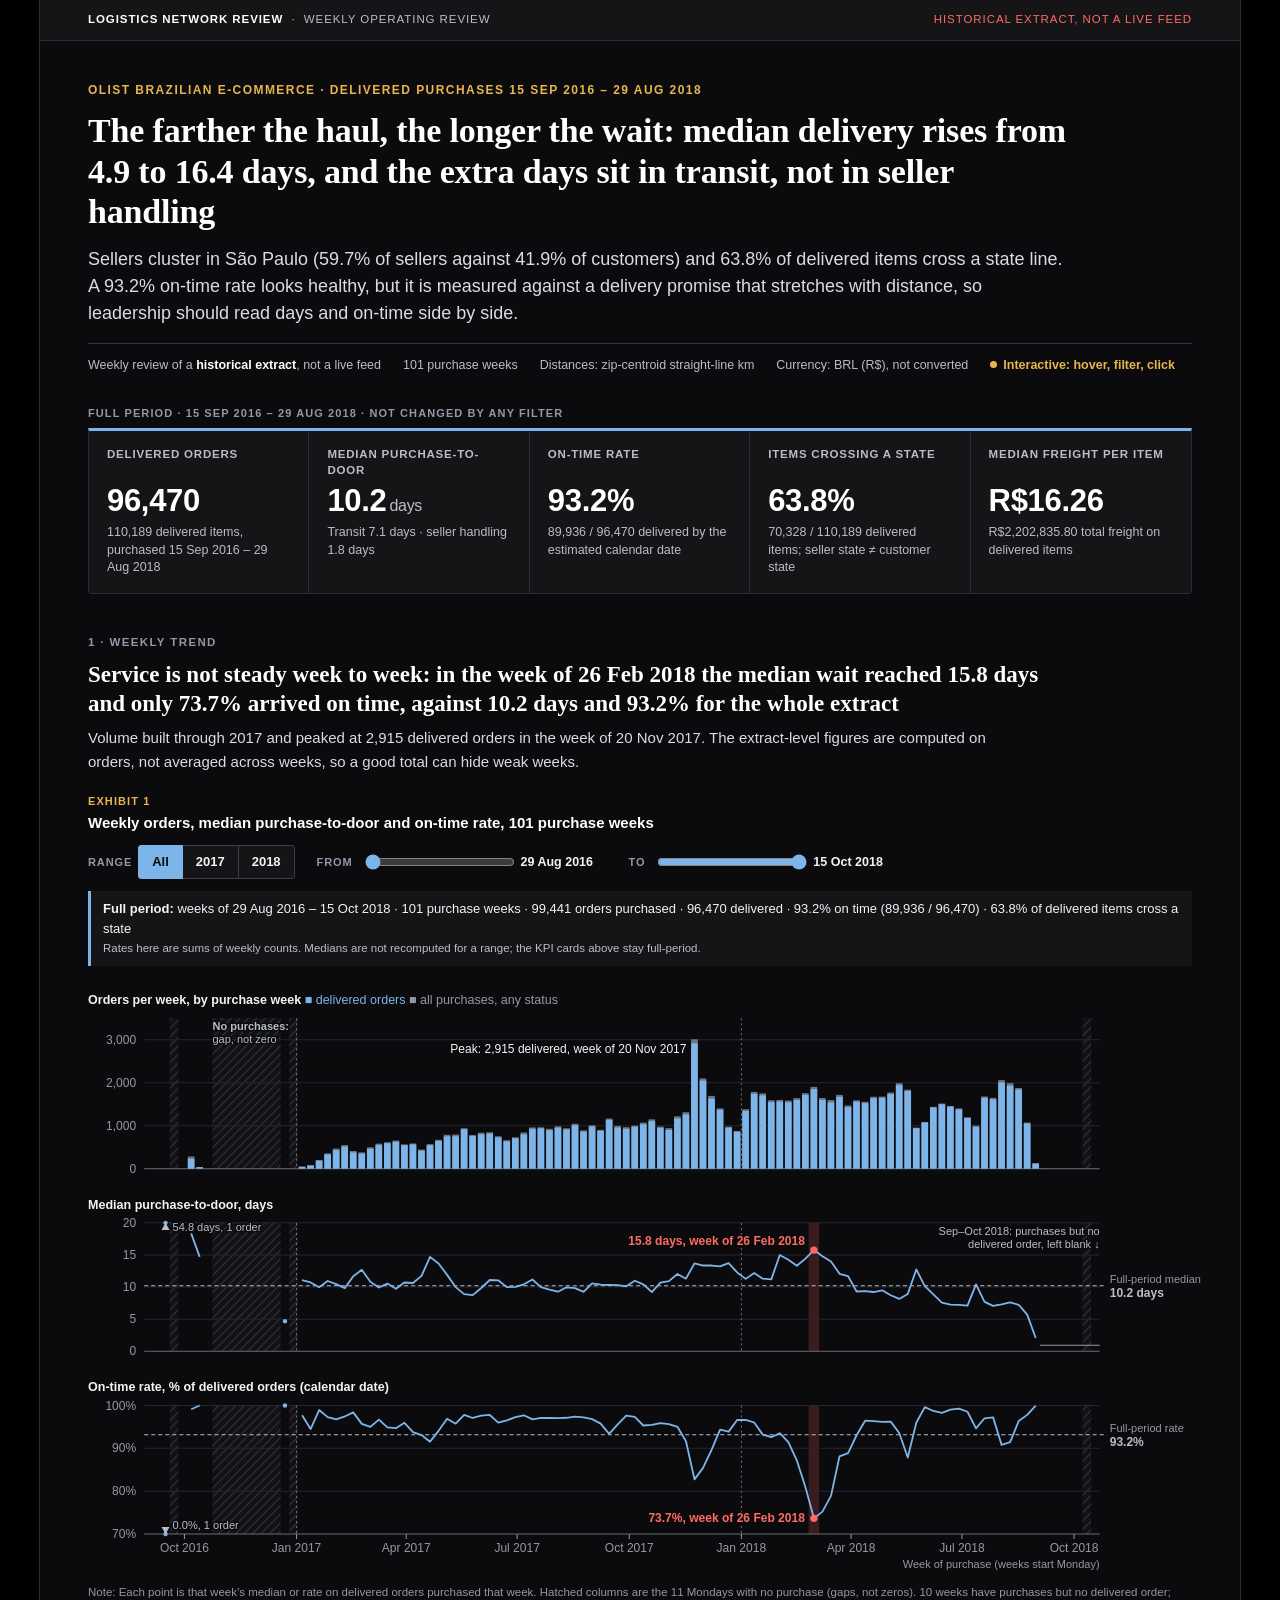
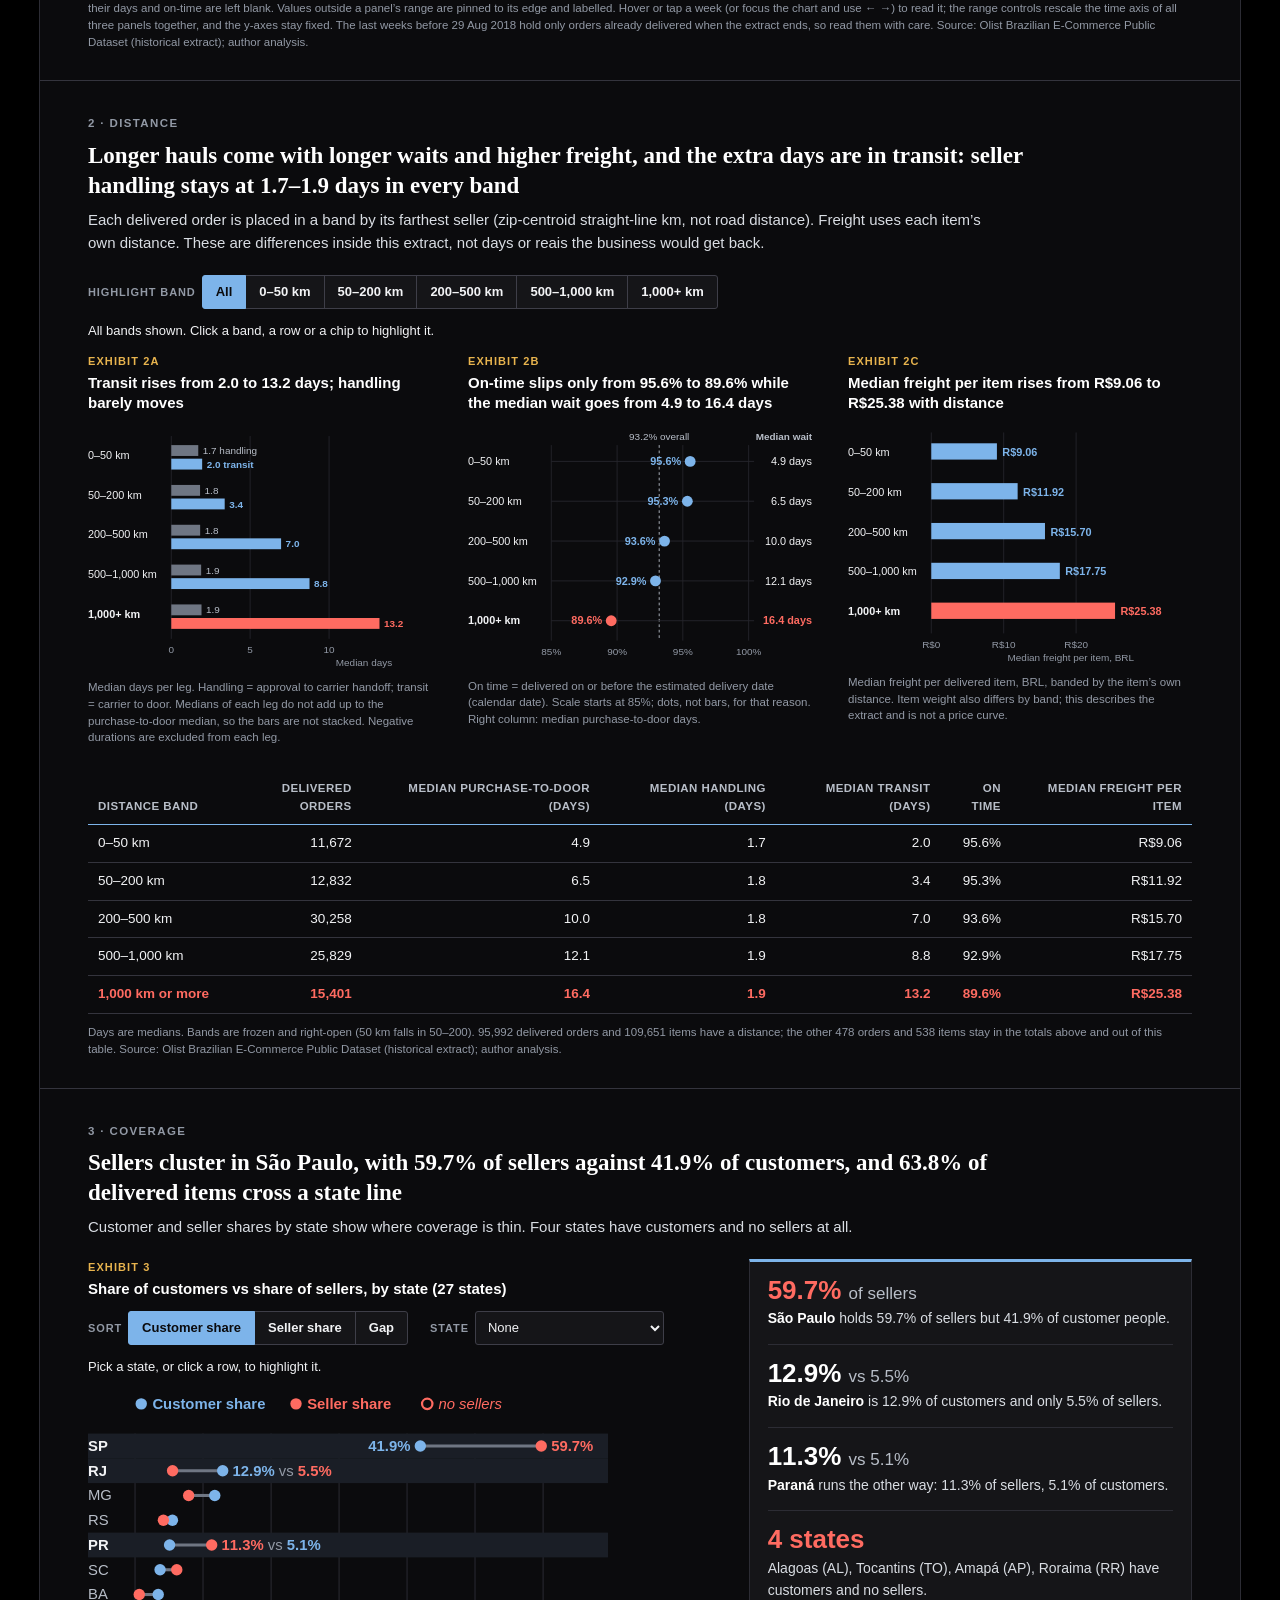
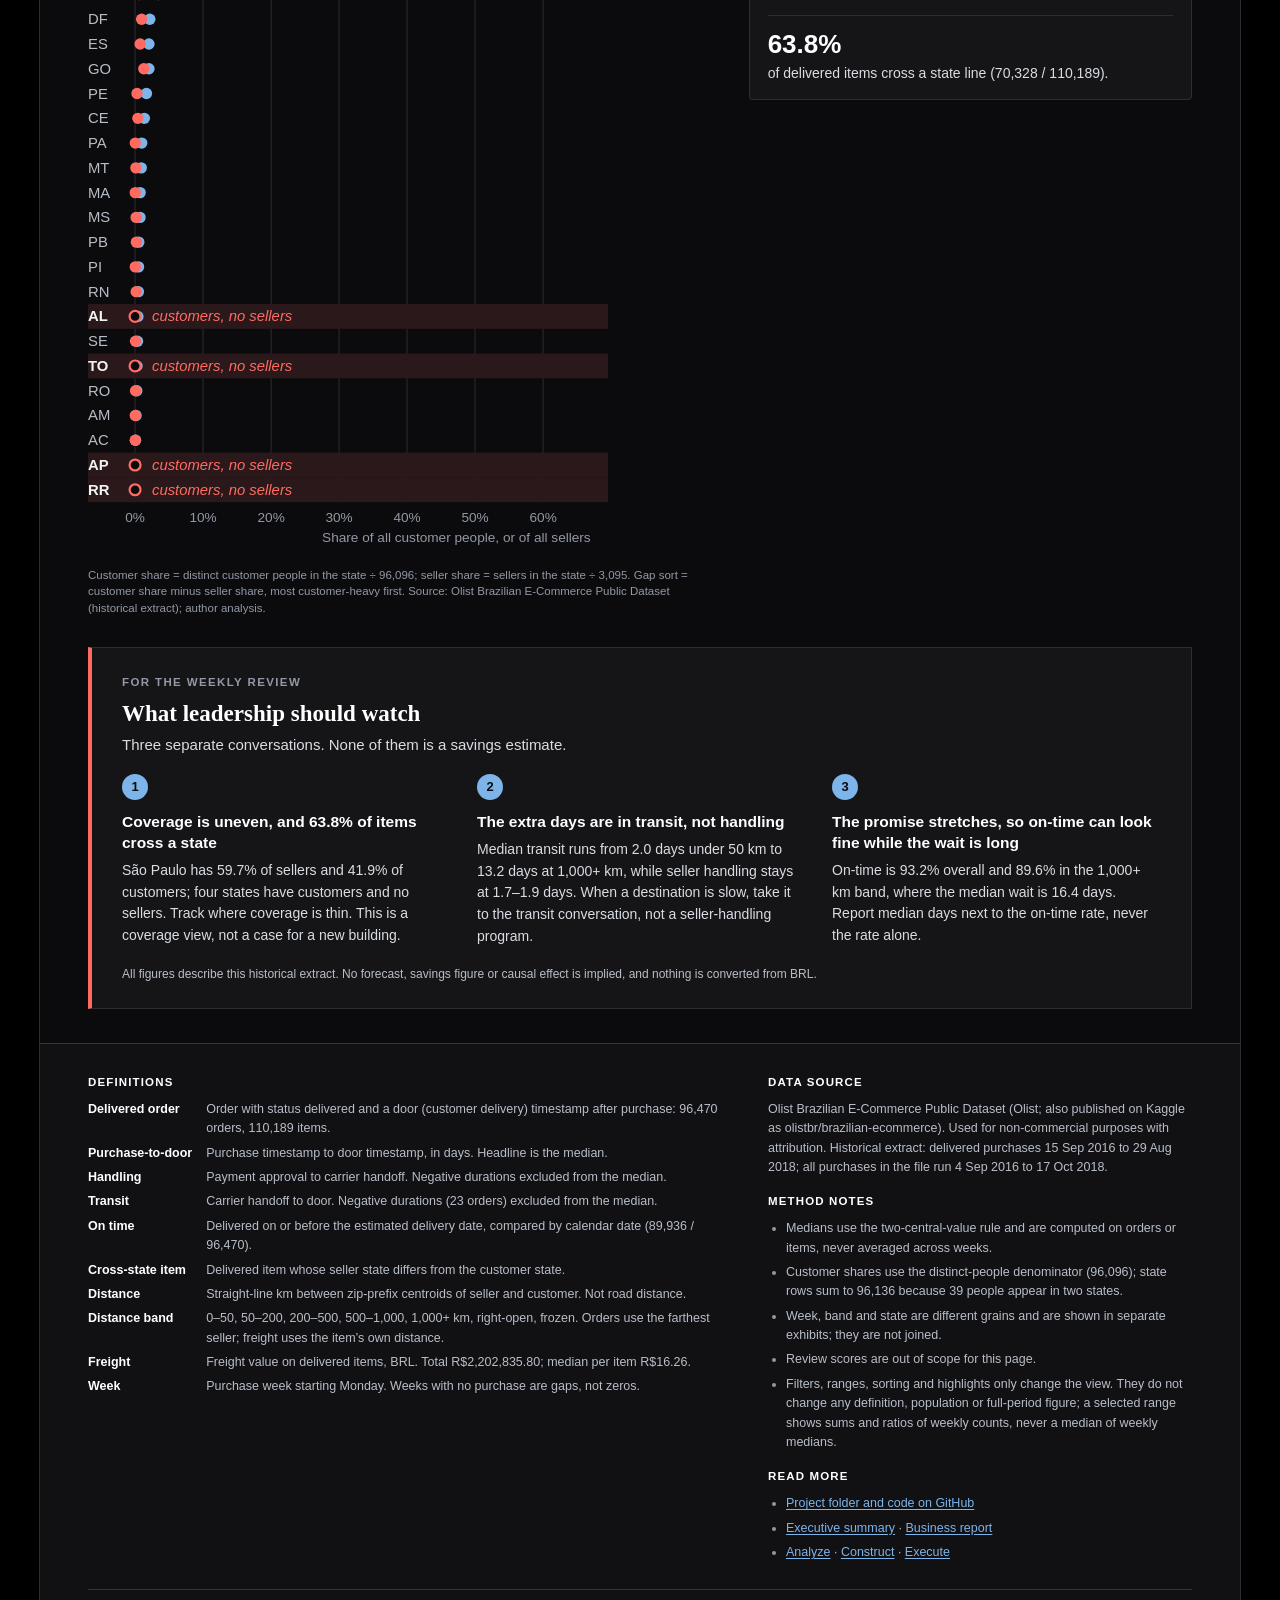
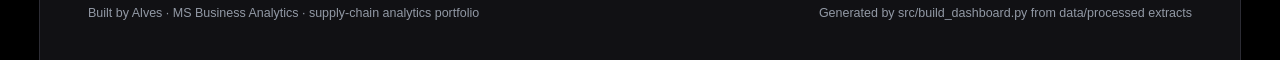
==== commit 5e64635c: "Restyle logistics dashboard in a dark theme Black page, dark-grey panels, white and light-grey text," ====
--- a/05-logistics-dashboard/dashboards/logistics_weekly.html
+++ b/05-logistics-dashboard/dashboards/logistics_weekly.html
@@ -3,43 +3,49 @@
 <head>
 <meta charset="utf-8">
 <meta name="viewport" content="width=device-width, initial-scale=1">
+<meta name="color-scheme" content="dark">
+<meta name="theme-color" content="#0B0B0D">
+<link rel="icon" href="data:image/svg+xml,%3Csvg xmlns='http://www.w3.org/2000/svg' viewBox='0 0 16 16'%3E%3Crect width='16' height='16' rx='3' fill='%230B0B0D'/%3E%3Cpath d='M3 13h2.5V8H3zm3.75 0h2.5V3h-2.5zm3.75 0H13V6h-2.5z' fill='%237DB4EA'/%3E%3C/svg%3E">
 <title>Logistics network review: distance, delivery time and freight (Olist, historical extract)</title>
 <meta name="description" content="Weekly operating review of a historical Olist extract: delivered purchases 15 Sep 2016 to 29 Aug 2018. Distance, delivery time, on-time rate, freight and state coverage.">
 <style>
-:root{--navy:#14284B;--ink:#1C2430;--slate:#5A6779;--muted:#8C97A6;--light:#C9D2DD;
---pale:#E9EDF2;--accent:#A51C30;--rule:#D9DFE6;
+:root{color-scheme:dark;--bg:#0B0B0D;--surface:#151518;--surface2:#1D1D22;--border:#2C2C34;
+--rule:#34343D;--head:#FFFFFF;--body:#D9DDE3;--text:#F2F3F5;--text2:#B8BEC8;--muted:#9299A5;
+--series:#7DB4EA;--context:#6F7683;--rowline:#26262D;--accent:#FF6B61;--gold:#E8B44E;
+--on-bg:#1B2635;
 --serif:Georgia,"Iowan Old Style","Palatino Linotype","Source Serif 4","Noto Serif",serif;
 --sans:-apple-system,BlinkMacSystemFont,"Segoe UI",Inter,Roboto,"Helvetica Neue",Arial,sans-serif}
 *{box-sizing:border-box}
-html{-webkit-text-size-adjust:100%}
-body{margin:0;background:#EEF1F4;color:var(--ink);font:15px/1.55 var(--sans);
+html{-webkit-text-size-adjust:100%;background:#000}
+body{margin:0;background:#000;color:var(--body);font:15px/1.55 var(--sans);
 font-variant-numeric:tabular-nums}
-.page{max-width:1200px;margin:0 auto;background:#fff;box-shadow:0 0 0 1px #E1E6EC}
-.mast{background:var(--navy);color:#DCE3EC;padding:11px 48px;display:flex;justify-content:space-between;
+.page{max-width:1200px;margin:0 auto;background:var(--bg);box-shadow:0 0 0 1px var(--border)}
+.mast{background:var(--surface);border-bottom:1px solid var(--border);color:var(--text2);padding:11px 48px;display:flex;justify-content:space-between;
 gap:16px;font-size:11.5px;letter-spacing:.08em;text-transform:uppercase}
-.mast b{color:#fff;font-weight:600}
-.mast .live{color:#F2C9CF}
+.mast b{color:var(--head);font-weight:600}
+.mast .live{color:var(--accent)}
 header{padding:40px 48px 8px}
-.eyebrow{font-size:12px;letter-spacing:.12em;text-transform:uppercase;color:var(--accent);font-weight:700;margin:0 0 12px}
-h1{font-family:var(--serif);font-weight:700;color:var(--navy);font-size:34px;line-height:1.18;margin:0 0 14px;max-width:1000px;letter-spacing:-.005em}
-.dek{font-size:18px;line-height:1.5;color:#2F3A49;max-width:980px;margin:0 0 16px}
-.meta{font-size:12.5px;color:var(--slate);margin:0;padding:12px 0 0;border-top:1px solid var(--rule);display:flex;flex-wrap:wrap;gap:6px 22px}
+.eyebrow{font-size:12px;letter-spacing:.12em;text-transform:uppercase;color:var(--gold);font-weight:700;margin:0 0 12px}
+h1{font-family:var(--serif);font-weight:700;color:var(--head);font-size:34px;line-height:1.18;margin:0 0 14px;max-width:1000px;letter-spacing:-.005em}
+.dek{font-size:18px;line-height:1.5;color:var(--body);max-width:980px;margin:0 0 16px}
+.meta{font-size:12.5px;color:var(--text2);margin:0;padding:12px 0 0;border-top:1px solid var(--rule);display:flex;flex-wrap:wrap;gap:6px 22px}
 .meta span{white-space:nowrap}
-.kpis{display:grid;grid-template-columns:repeat(5,1fr);gap:0;margin:22px 48px 6px;border-top:3px solid var(--navy);border-bottom:1px solid var(--rule)}
-.kpi{padding:16px 18px 16px;border-right:1px solid var(--rule)}
+.meta b{color:var(--head)}
+.kpis{display:grid;grid-template-columns:repeat(5,1fr);gap:0;margin:22px 48px 6px;background:var(--surface);border:1px solid var(--border);border-top:3px solid var(--series);border-radius:0 0 4px 4px}
+.kpi{padding:16px 18px 16px;border-right:1px solid var(--border)}
 .kpi:last-child{border-right:0}
-.kpi .k{font-size:11.5px;letter-spacing:.07em;text-transform:uppercase;color:var(--slate);font-weight:600;margin:0 0 6px;min-height:2.7em;line-height:1.35}
-.kpi .v{font-size:31px;line-height:1.1;font-weight:650;color:var(--navy);margin:0 0 6px;letter-spacing:-.01em}
-.kpi .v small{font-size:16px;font-weight:500;color:var(--slate);margin-left:3px}
-.kpi .c{font-size:12.5px;line-height:1.4;color:var(--slate);margin:0}
+.kpi .k{font-size:11.5px;letter-spacing:.07em;text-transform:uppercase;color:var(--text2);font-weight:600;margin:0 0 6px;min-height:2.7em;line-height:1.35}
+.kpi .v{font-size:31px;line-height:1.1;font-weight:650;color:var(--head);margin:0 0 6px;letter-spacing:-.01em}
+.kpi .v small{font-size:16px;font-weight:500;color:var(--text2);margin-left:3px}
+.kpi .c{font-size:12.5px;line-height:1.4;color:var(--text2);margin:0}
 section{padding:34px 48px 30px;border-top:1px solid var(--rule)}
 section:first-of-type{border-top:0}
 .sec-label{font-size:11.5px;letter-spacing:.12em;text-transform:uppercase;color:var(--muted);font-weight:700;margin:0 0 8px}
-h2{font-family:var(--serif);font-weight:700;color:var(--navy);font-size:23px;line-height:1.28;margin:0 0 8px;max-width:980px}
-.lede{color:#3A4554;margin:0 0 20px;max-width:900px}
+h2{font-family:var(--serif);font-weight:700;color:var(--head);font-size:23px;line-height:1.28;margin:0 0 8px;max-width:980px}
+.lede{color:var(--body);margin:0 0 20px;max-width:900px}
 .exhibit{margin:0}
-.ex-tag{font-size:11px;letter-spacing:.1em;text-transform:uppercase;color:var(--accent);font-weight:700;margin:0 0 3px}
-.ex-title{font-size:15px;font-weight:650;color:var(--ink);margin:0 0 12px;line-height:1.35}
+.ex-tag{font-size:11px;letter-spacing:.1em;text-transform:uppercase;color:var(--gold);font-weight:700;margin:0 0 3px}
+.ex-title{font-size:15px;font-weight:650;color:var(--head);margin:0 0 12px;line-height:1.35}
 .source{font-size:11.5px;color:var(--muted);margin:10px 0 0;line-height:1.45}
 svg{display:block;width:100%;height:auto;font-family:var(--sans);overflow:visible}
 .wk-mobile{display:none}
@@ -48,38 +54,44 @@
 .grid3 .exhibit .ex-title{min-height:42px}
 .cov{display:grid;grid-template-columns:minmax(0,7fr) minmax(0,5fr);gap:40px;align-items:start}
 .cov .exhibit svg{max-width:520px}
-.callouts{display:grid;gap:0;border-top:3px solid var(--navy)}
-.co{padding:14px 0 14px;border-bottom:1px solid var(--rule)}
-.co .big{font-size:26px;font-weight:650;color:var(--navy);line-height:1.1;margin:0 0 4px}
+.callouts{display:grid;gap:0;background:var(--surface);border:1px solid var(--border);border-top:3px solid var(--series);padding:0 18px;border-radius:0 0 4px 4px}
+.co{padding:14px 0 14px;border-bottom:1px solid var(--border)}
+.co:last-child{border-bottom:0}
+.co .big{font-size:26px;font-weight:650;color:var(--head);line-height:1.1;margin:0 0 4px}
 .co .big.acc{color:var(--accent)}
-.co p{margin:0;color:#3A4554;font-size:14px}
-table{border-collapse:collapse;width:100%;font-size:13.5px;margin:26px 0 0}
-th,td{padding:8px 10px;border-bottom:1px solid var(--pale);text-align:right;white-space:nowrap}
+.co .big span{color:var(--text2)!important}
+.co p{margin:0;color:var(--body);font-size:14px}
+.co b{color:var(--head)}
+table{border-collapse:collapse;width:100%;font-size:13.5px;margin:26px 0 0;color:var(--text)}
+th,td{padding:8px 10px;border-bottom:1px solid var(--rule);text-align:right;white-space:nowrap}
 th:first-child,td:first-child{text-align:left}
-thead th{font-size:11.5px;letter-spacing:.04em;text-transform:uppercase;color:var(--slate);font-weight:600;border-bottom:1.5px solid var(--navy);vertical-align:bottom;white-space:normal}
+thead th{font-size:11.5px;letter-spacing:.04em;text-transform:uppercase;color:var(--text2);font-weight:600;border-bottom:1.5px solid var(--series);vertical-align:bottom;white-space:normal}
+tbody tr:hover td{background:var(--surface)}
 tbody tr:last-child td{color:var(--accent);font-weight:600}
 .tablewrap{overflow-x:auto}
 .short{display:none}
-.watch{margin:0 48px 34px;background:#F4F6F9;border-left:4px solid var(--accent);padding:26px 30px 24px}
+.watch{margin:0 48px 34px;background:var(--surface);border:1px solid var(--border);border-left:4px solid var(--accent);padding:26px 30px 24px}
 .watch h2{margin:0 0 4px}
 .watch .lede{margin:0 0 18px}
 .watch ol{list-style:none;margin:0;padding:0;display:grid;grid-template-columns:repeat(3,1fr);gap:26px}
 .watch li{counter-increment:w;position:relative;padding-top:38px}
-.watch li::before{content:counter(w);position:absolute;top:0;left:0;width:26px;height:26px;border-radius:50%;background:var(--navy);color:#fff;font-weight:700;font-size:13px;display:flex;align-items:center;justify-content:center}
-.watch li h3{font-size:15.5px;margin:0 0 6px;color:var(--navy);line-height:1.35}
-.watch li p{margin:0;font-size:14px;color:#3A4554}
-.watch .fine{font-size:12px;color:var(--slate);margin:18px 0 0}
-footer{background:#F7F8FA;border-top:1px solid var(--rule);padding:30px 48px 36px;font-size:12.5px;color:#465263}
-footer h4{font-size:11.5px;letter-spacing:.1em;text-transform:uppercase;color:var(--navy);margin:0 0 8px}
+.watch li::before{content:counter(w);position:absolute;top:0;left:0;width:26px;height:26px;border-radius:50%;background:var(--series);color:var(--bg);font-weight:700;font-size:13px;display:flex;align-items:center;justify-content:center}
+.watch li h3{font-size:15.5px;margin:0 0 6px;color:var(--head);line-height:1.35}
+.watch li p{margin:0;font-size:14px;color:var(--body)}
+.watch .fine{font-size:12px;color:var(--text2);margin:18px 0 0}
+footer{background:#111114;border-top:1px solid var(--rule);padding:30px 48px 36px;font-size:12.5px;color:var(--text2)}
+footer h4{font-size:11.5px;letter-spacing:.1em;text-transform:uppercase;color:var(--head);margin:0 0 8px}
 .fgrid{display:grid;grid-template-columns:3fr 2fr;gap:26px 44px}
 footer dl{margin:0;display:grid;grid-template-columns:max-content 1fr;gap:5px 14px}
-footer dt{font-weight:600;color:var(--ink)}
+footer dt{font-weight:600;color:var(--head)}
 footer dd{margin:0}
 footer ul{margin:0;padding-left:18px}
 footer li{margin:0 0 5px}
-footer a{color:var(--navy)}
-.foot-bottom{margin-top:22px;padding-top:14px;border-top:1px solid var(--rule);display:flex;justify-content:space-between;flex-wrap:wrap;gap:8px;color:var(--slate)}
-a{color:var(--navy)}
+footer li::marker{color:var(--muted)}
+.foot-bottom{margin-top:22px;padding-top:14px;border-top:1px solid var(--rule);display:flex;justify-content:space-between;flex-wrap:wrap;gap:8px;color:var(--muted)}
+a{color:var(--series);text-underline-offset:2px}
+a:hover{color:var(--head)}
+a:focus-visible{outline:2px solid var(--gold);outline-offset:2px}
 @media (max-width:1080px){.grid3{grid-template-columns:1fr 1fr}.watch ol{grid-template-columns:1fr}}
 @media (max-width:760px){
  body{font-size:14.5px}
@@ -89,8 +101,8 @@
  .dek{font-size:16px}
  .meta{gap:4px 14px}
  .kpis{grid-template-columns:1fr 1fr;margin:18px 18px 4px}
- .kpi{padding:12px 12px;border-right:0;border-bottom:1px solid var(--rule)}
- .kpi:nth-child(odd){border-right:1px solid var(--rule)}
+ .kpi{padding:12px 12px;border-right:0;border-bottom:1px solid var(--border)}
+ .kpi:nth-child(odd){border-right:1px solid var(--border)}
  .kpi:last-child{grid-column:1 / -1;border-bottom:0;border-right:0}
  .kpi .v{font-size:25px}
  section{padding:26px 18px 22px}
@@ -99,7 +111,7 @@
  .grid3{grid-template-columns:1fr;gap:30px}
  .grid3 .exhibit .ex-title{min-height:0}
  .cov{grid-template-columns:1fr;gap:20px}
- .watch{margin:0 0 26px;padding:22px 18px}
+ .watch{margin:0 0 26px;padding:22px 18px;border-left-width:4px;border-right:0}
  footer{padding:24px 18px 28px}
  .fgrid{grid-template-columns:1fr}
  table{font-size:11.5px;margin-top:22px}
@@ -110,51 +122,52 @@
  footer dl{grid-template-columns:1fr}
  footer dd{margin-bottom:6px}
 }
-@media print{body{background:#fff}.page{box-shadow:none}.wk-mobile{display:none}.wk-desktop{display:block}}
+@media print{.wk-mobile{display:none}.wk-desktop{display:block}}
 /* Interactive layer. Controls are hidden until the script runs. */
-.hint{color:var(--accent);font-weight:600}
-.hint::before{content:"";display:inline-block;width:7px;height:7px;border-radius:50%;background:var(--accent);margin-right:6px;vertical-align:1px}
+.hint{color:var(--gold);font-weight:600}
+.hint::before{content:"";display:inline-block;width:7px;height:7px;border-radius:50%;background:var(--gold);margin-right:6px;vertical-align:1px}
 .kpi-tag{margin:22px 48px 0;font-size:11px;letter-spacing:.1em;text-transform:uppercase;color:var(--muted);font-weight:700}
 .kpi-tag + .kpis{margin-top:6px}
-.ctrl{display:flex;flex-wrap:wrap;align-items:center;gap:10px 22px;margin:0 0 12px;font-size:13px;color:var(--slate)}
+.ctrl{display:flex;flex-wrap:wrap;align-items:center;gap:10px 22px;margin:0 0 12px;font-size:13px;color:var(--text2)}
+.ctrl select option{background:var(--surface);color:var(--text)}
 .ctrl[hidden],.summary[hidden],.st-readout[hidden]{display:none}
 .lbl{font-size:11px;letter-spacing:.08em;text-transform:uppercase;font-weight:700;color:var(--muted);margin-right:6px}
 .seg{display:inline-flex;flex-wrap:wrap}
-.seg button{font:inherit;font-size:13px;font-weight:600;color:var(--navy);background:#fff;border:1px solid #C3CCD8;margin:0 0 0 -1px;padding:6px 13px;min-height:34px;cursor:pointer;line-height:1.2}
+.seg button{font:inherit;font-size:13px;font-weight:600;color:var(--text);background:var(--surface);border:1px solid #3E3E48;margin:0 0 0 -1px;padding:6px 13px;min-height:34px;cursor:pointer;line-height:1.2}
 .seg button:first-child{margin-left:0;border-radius:3px 0 0 3px}
 .seg button:last-child{border-radius:0 3px 3px 0}
-.seg button:hover{background:#F1F4F8}
-.seg button[aria-pressed="true"]{background:var(--navy);color:#fff;border-color:var(--navy);position:relative;z-index:1}
-.seg button[data-chip="1000+"][aria-pressed="true"]{background:var(--accent);border-color:var(--accent)}
-.seg button:focus-visible,.ctrl select:focus-visible,.ctrl input:focus-visible{outline:2px solid var(--accent);outline-offset:2px}
+.seg button:hover{background:var(--surface2);color:var(--head)}
+.seg button[aria-pressed="true"]{background:var(--series);color:var(--bg);border-color:var(--series);position:relative;z-index:1}
+.seg button[data-chip="1000+"][aria-pressed="true"]{background:var(--accent);color:var(--bg);border-color:var(--accent)}
+.seg button:focus-visible,.ctrl select:focus-visible,.ctrl input:focus-visible{outline:2px solid var(--gold);outline-offset:2px}
 .rng{display:inline-flex;align-items:center;gap:6px}
-.rng input[type=range]{width:150px;accent-color:var(--navy);margin:0}
-.rng output{min-width:86px;color:var(--ink);font-weight:600;font-size:12.5px}
-.ctrl select{font:inherit;font-size:13px;padding:6px 8px;min-height:34px;border:1px solid #C3CCD8;border-radius:3px;background:#fff;color:var(--navy);max-width:100%}
-.summary{font-size:13px;color:var(--ink);background:#F4F6F9;border-left:3px solid var(--navy);padding:8px 12px;margin:0 0 16px;line-height:1.5}
-.summary small{display:block;color:var(--slate);font-size:11.5px;margin-top:2px}
-.st-readout{font-size:13px;color:var(--ink);margin:0 0 12px;min-height:20px}
+.rng input[type=range]{width:150px;accent-color:var(--series);margin:0}
+.rng output{min-width:86px;color:var(--text);font-weight:600;font-size:12.5px}
+.ctrl select{font:inherit;font-size:13px;padding:6px 8px;min-height:34px;border:1px solid #3E3E48;border-radius:3px;background:var(--surface);color:var(--text);max-width:100%}
+.summary{font-size:13px;color:var(--text);background:var(--surface);border-left:3px solid var(--series);padding:8px 12px;margin:0 0 16px;line-height:1.5}
+.summary small{display:block;color:var(--text2);font-size:11.5px;margin-top:2px}
+.st-readout{font-size:13px;color:var(--text);margin:0 0 12px;min-height:20px}
 #wk-host{outline:none;touch-action:pan-y;position:relative}
-#wk-host:focus-visible{outline:2px solid var(--accent);outline-offset:6px}
+#wk-host:focus-visible{outline:2px solid var(--gold);outline-offset:6px}
 .js .wk-desktop,.js .wk-mobile{display:none}
 .band-mark{cursor:pointer;transition:opacity .2s;outline:none}
 .band-mark.dim,tr.band-row.dim{opacity:.22}
 .band-mark.on .hit{fill-opacity:1}
-.band-mark:focus-visible .hit{stroke:var(--accent);stroke-width:1.5;stroke-dasharray:3 2}
+.band-mark:focus-visible .hit{stroke:var(--gold);stroke-width:1.5;stroke-dasharray:3 2}
 tr.band-row{cursor:pointer;transition:opacity .2s}
-tr.band-row.on td{background:#EEF2F7}
-tr.band-row:focus-visible{outline:2px solid var(--accent);outline-offset:-2px}
+tr.band-row.on td{background:var(--on-bg)}
+tr.band-row:focus-visible{outline:2px solid var(--gold);outline-offset:-2px}
 .st-row{cursor:pointer;transition:transform .45s ease;outline:none}
 .st-row .selbg{opacity:0}
 .st-row.sel .selbg{opacity:1}
-.st-row:focus-visible .selbg{opacity:1;stroke:var(--accent)}
+.st-row:focus-visible .selbg{opacity:1;stroke:var(--gold)}
 .vh{position:absolute;width:1px;height:1px;overflow:hidden;clip:rect(0 0 0 0);white-space:nowrap}
-#tip{position:absolute;z-index:50;max-width:300px;background:var(--navy);color:#fff;font-size:12.5px;line-height:1.45;padding:9px 12px;border-radius:4px;box-shadow:0 6px 18px rgba(20,40,75,.28);pointer-events:none}
+#tip{position:absolute;z-index:50;max-width:300px;background:var(--surface2);color:var(--text);border:1px solid #3E3E48;font-size:12.5px;line-height:1.45;padding:9px 12px;border-radius:4px;box-shadow:0 8px 24px rgba(0,0,0,.6);pointer-events:none}
 #tip[hidden]{display:none}
-#tip b{display:block;margin-bottom:3px;font-size:13px}
+#tip b{display:block;margin-bottom:3px;font-size:13px;color:var(--head)}
 #tip .r{display:flex;justify-content:space-between;gap:18px}
 #tip .r span:last-child{font-weight:600}
-#tip .n{color:#C9D4E3;font-size:11.5px;margin-top:3px}
+#tip .n{color:var(--text2);font-size:11.5px;margin-top:3px}
 @media (max-width:760px){
  .kpi-tag{margin:18px 18px 0}
  .ctrl{gap:10px 12px}
@@ -205,8 +218,8 @@
     </div>
     <p class="summary" id="wk-summary" data-js hidden aria-live="polite"></p>
     <div id="wk-host" tabindex="0" role="group" aria-label="Weekly trend chart. Hover or tap a week, or use the left and right arrow keys, to read its values.">
-      <div class="wk-desktop"><svg viewBox="0 0 1100 590" role="img" aria-label="Weekly delivered orders, median purchase-to-door days and on-time rate"><defs><pattern id="gap-1100" width="6" height="6" patternUnits="userSpaceOnUse" patternTransform="rotate(45)"><rect width="6" height="6" fill="#F3F5F8"/><line x1="0" y1="0" x2="0" y2="6" stroke="#D7DDE5" stroke-width="2"/></pattern></defs><rect x="81.5" y="36.0" width="8.5" height="150.0" fill="url(#gap-1100)"/><rect x="124.0" y="36.0" width="68.0" height="150.0" fill="url(#gap-1100)"/><rect x="200.5" y="36.0" width="8.5" height="150.0" fill="url(#gap-1100)"/><rect x="991.0" y="36.0" width="8.5" height="150.0" fill="url(#gap-1100)"/><rect x="81.5" y="240.0" width="8.5" height="128.0" fill="url(#gap-1100)"/><rect x="124.0" y="240.0" width="68.0" height="128.0" fill="url(#gap-1100)"/><rect x="200.5" y="240.0" width="8.5" height="128.0" fill="url(#gap-1100)"/><rect x="991.0" y="240.0" width="8.5" height="128.0" fill="url(#gap-1100)"/><rect x="81.5" y="422.0" width="8.5" height="128.0" fill="url(#gap-1100)"/><rect x="124.0" y="422.0" width="68.0" height="128.0" fill="url(#gap-1100)"/><rect x="200.5" y="422.0" width="8.5" height="128.0" fill="url(#gap-1100)"/><rect x="991.0" y="422.0" width="8.5" height="128.0" fill="url(#gap-1100)"/><rect x="718.0" y="240.0" width="10.5" height="128.0" fill="#F6E3E6"/><rect x="718.0" y="422.0" width="10.5" height="128.0" fill="#F6E3E6"/><line x1="56" x2="1008.0" y1="186.0" y2="186.0" stroke="#B9C2CD" stroke-width="1"/><text x="48.0" y="190.0" font-size="12" fill="#8C97A6" text-anchor="end" font-weight="400">0</text><line x1="56" x2="1008.0" y1="143.1" y2="143.1" stroke="#E4E8ED" stroke-width="1"/><text x="48.0" y="147.1" font-size="12" fill="#8C97A6" text-anchor="end" font-weight="400">1,000</text><line x1="56" x2="1008.0" y1="100.3" y2="100.3" stroke="#E4E8ED" stroke-width="1"/><text x="48.0" y="104.3" font-size="12" fill="#8C97A6" text-anchor="end" font-weight="400">2,000</text><line x1="56" x2="1008.0" y1="57.4" y2="57.4" stroke="#E4E8ED" stroke-width="1"/><text x="48.0" y="61.4" font-size="12" fill="#8C97A6" text-anchor="end" font-weight="400">3,000</text><line x1="207.8" x2="207.8" y1="36.0" y2="186.0" stroke="#C9D2DD" stroke-dasharray="2 3"/><line x1="651.0" x2="651.0" y1="36.0" y2="186.0" stroke="#C9D2DD" stroke-dasharray="2 3"/><line x1="56" x2="1008.0" y1="368.0" y2="368.0" stroke="#B9C2CD" stroke-width="1"/><text x="48.0" y="372.0" font-size="12" fill="#8C97A6" text-anchor="end" font-weight="400">0</text><line x1="56" x2="1008.0" y1="336.0" y2="336.0" stroke="#E4E8ED" stroke-width="1"/><text x="48.0" y="340.0" font-size="12" fill="#8C97A6" text-anchor="end" font-weight="400">5</text><line x1="56" x2="1008.0" y1="304.0" y2="304.0" stroke="#E4E8ED" stroke-width="1"/><text x="48.0" y="308.0" font-size="12" fill="#8C97A6" text-anchor="end" font-weight="400">10</text><line x1="56" x2="1008.0" y1="272.0" y2="272.0" stroke="#E4E8ED" stroke-width="1"/><text x="48.0" y="276.0" font-size="12" fill="#8C97A6" text-anchor="end" font-weight="400">15</text><line x1="56" x2="1008.0" y1="240.0" y2="240.0" stroke="#E4E8ED" stroke-width="1"/><text x="48.0" y="244.0" font-size="12" fill="#8C97A6" text-anchor="end" font-weight="400">20</text><line x1="207.8" x2="207.8" y1="240.0" y2="368.0" stroke="#C9D2DD" stroke-dasharray="2 3"/><line x1="651.0" x2="651.0" y1="240.0" y2="368.0" stroke="#C9D2DD" stroke-dasharray="2 3"/><line x1="56" x2="1008.0" y1="550.0" y2="550.0" stroke="#B9C2CD" stroke-width="1"/><text x="48.0" y="554.0" font-size="12" fill="#8C97A6" text-anchor="end" font-weight="400">70%</text><line x1="56" x2="1008.0" y1="507.3" y2="507.3" stroke="#E4E8ED" stroke-width="1"/><text x="48.0" y="511.3" font-size="12" fill="#8C97A6" text-anchor="end" font-weight="400">80%</text><line x1="56" x2="1008.0" y1="464.7" y2="464.7" stroke="#E4E8ED" stroke-width="1"/><text x="48.0" y="468.7" font-size="12" fill="#8C97A6" text-anchor="end" font-weight="400">90%</text><line x1="56" x2="1008.0" y1="422.0" y2="422.0" stroke="#E4E8ED" stroke-width="1"/><text x="48.0" y="426.0" font-size="12" fill="#8C97A6" text-anchor="end" font-weight="400">100%</text><line x1="207.8" x2="207.8" y1="422.0" y2="550.0" stroke="#C9D2DD" stroke-dasharray="2 3"/><line x1="651.0" x2="651.0" y1="422.0" y2="550.0" stroke="#C9D2DD" stroke-dasharray="2 3"/><text x="0" y="22.0" font-size="12.5" fill="#1C2430" font-weight="600">Orders per week, by purchase week  <tspan fill="#14284B" font-weight="500">■ delivered orders</tspan>  <tspan fill="#8C97A6" font-weight="500">■ all purchases, any status</tspan></text><text x="0.0" y="226.0" font-size="12.5" fill="#1C2430" text-anchor="start" font-weight="600">Median purchase-to-door, days</text><text x="0.0" y="408.0" font-size="12.5" fill="#1C2430" text-anchor="start" font-weight="600">On-time rate, % of delivered orders (calendar date)</text><rect x="56.94" y="185.96" width="6.63" height="0.04" fill="#C9D2DD"/><rect x="65.44" y="185.96" width="6.63" height="0.04" fill="#C9D2DD"/><rect x="73.94" y="185.91" width="6.63" height="0.09" fill="#C9D2DD"/><rect x="73.94" y="185.96" width="6.63" height="0.04" fill="#14284B"/><rect x="90.94" y="185.96" width="6.63" height="0.04" fill="#C9D2DD"/><rect x="99.44" y="173.87" width="6.63" height="12.13" fill="#C9D2DD"/><rect x="99.44" y="176.10" width="6.63" height="9.90" fill="#14284B"/><rect x="107.94" y="184.33" width="6.63" height="1.67" fill="#C9D2DD"/><rect x="107.94" y="184.54" width="6.63" height="1.46" fill="#14284B"/><rect x="116.44" y="185.96" width="6.63" height="0.04" fill="#C9D2DD"/><rect x="192.94" y="185.96" width="6.63" height="0.04" fill="#C9D2DD"/><rect x="192.94" y="185.96" width="6.63" height="0.04" fill="#14284B"/><rect x="209.94" y="184.03" width="6.63" height="1.97" fill="#C9D2DD"/><rect x="209.94" y="184.11" width="6.63" height="1.89" fill="#14284B"/><rect x="218.44" y="182.57" width="6.63" height="3.43" fill="#C9D2DD"/><rect x="218.44" y="182.87" width="6.63" height="3.13" fill="#14284B"/><rect x="226.94" y="177.56" width="6.63" height="8.44" fill="#C9D2DD"/><rect x="226.94" y="177.90" width="6.63" height="8.10" fill="#14284B"/><rect x="235.44" y="170.83" width="6.63" height="15.17" fill="#C9D2DD"/><rect x="235.44" y="171.77" width="6.63" height="14.23" fill="#14284B"/><rect x="243.94" y="165.99" width="6.63" height="20.01" fill="#C9D2DD"/><rect x="243.94" y="167.49" width="6.63" height="18.51" fill="#14284B"/><rect x="252.44" y="162.51" width="6.63" height="23.49" fill="#C9D2DD"/><rect x="252.44" y="164.10" width="6.63" height="21.90" fill="#14284B"/><rect x="260.94" y="168.39" width="6.63" height="17.61" fill="#C9D2DD"/><rect x="260.94" y="169.76" width="6.63" height="16.24" fill="#14284B"/><rect x="269.44" y="169.76" width="6.63" height="16.24" fill="#C9D2DD"/><rect x="269.44" y="171.04" width="6.63" height="14.96" fill="#14284B"/><rect x="277.94" y="164.70" width="6.63" height="21.30" fill="#C9D2DD"/><rect x="277.94" y="166.24" width="6.63" height="19.76" fill="#14284B"/><rect x="286.44" y="161.06" width="6.63" height="24.94" fill="#C9D2DD"/><rect x="286.44" y="162.51" width="6.63" height="23.49" fill="#14284B"/><rect x="294.94" y="159.64" width="6.63" height="26.36" fill="#C9D2DD"/><rect x="294.94" y="160.67" width="6.63" height="25.33" fill="#14284B"/><rect x="303.44" y="157.97" width="6.63" height="28.03" fill="#C9D2DD"/><rect x="303.44" y="159.26" width="6.63" height="26.74" fill="#14284B"/><rect x="311.94" y="161.79" width="6.63" height="24.21" fill="#C9D2DD"/><rect x="311.94" y="162.60" width="6.63" height="23.40" fill="#14284B"/><rect x="320.44" y="160.89" width="6.63" height="25.11" fill="#C9D2DD"/><rect x="320.44" y="161.87" width="6.63" height="24.13" fill="#14284B"/><rect x="328.94" y="167.01" width="6.63" height="18.99" fill="#C9D2DD"/><rect x="328.94" y="167.96" width="6.63" height="18.04" fill="#14284B"/><rect x="337.44" y="161.53" width="6.63" height="24.47" fill="#C9D2DD"/><rect x="337.44" y="162.64" width="6.63" height="23.36" fill="#14284B"/><rect x="345.94" y="157.24" width="6.63" height="28.76" fill="#C9D2DD"/><rect x="345.94" y="158.40" width="6.63" height="27.60" fill="#14284B"/><rect x="354.44" y="152.23" width="6.63" height="33.77" fill="#C9D2DD"/><rect x="354.44" y="153.86" width="6.63" height="32.14" fill="#14284B"/><rect x="362.94" y="151.97" width="6.63" height="34.03" fill="#C9D2DD"/><rect x="362.94" y="153.73" width="6.63" height="32.27" fill="#14284B"/><rect x="371.44" y="145.71" width="6.63" height="40.29" fill="#C9D2DD"/><rect x="371.44" y="146.74" width="6.63" height="39.26" fill="#14284B"/><rect x="379.94" y="152.40" width="6.63" height="33.60" fill="#C9D2DD"/><rect x="379.94" y="153.47" width="6.63" height="32.53" fill="#14284B"/><rect x="388.44" y="150.17" width="6.63" height="35.83" fill="#C9D2DD"/><rect x="388.44" y="151.71" width="6.63" height="34.29" fill="#14284B"/><rect x="396.94" y="149.70" width="6.63" height="36.30" fill="#C9D2DD"/><rect x="396.94" y="151.11" width="6.63" height="34.89" fill="#14284B"/><rect x="405.44" y="153.73" width="6.63" height="32.27" fill="#C9D2DD"/><rect x="405.44" y="154.89" width="6.63" height="31.11" fill="#14284B"/><rect x="413.94" y="157.67" width="6.63" height="28.33" fill="#C9D2DD"/><rect x="413.94" y="158.79" width="6.63" height="27.21" fill="#14284B"/><rect x="422.44" y="154.71" width="6.63" height="31.29" fill="#C9D2DD"/><rect x="422.44" y="155.74" width="6.63" height="30.26" fill="#14284B"/><rect x="430.94" y="149.96" width="6.63" height="36.04" fill="#C9D2DD"/><rect x="430.94" y="151.97" width="6.63" height="34.03" fill="#14284B"/><rect x="439.44" y="144.90" width="6.63" height="41.10" fill="#C9D2DD"/><rect x="439.44" y="146.31" width="6.63" height="39.69" fill="#14284B"/><rect x="447.94" y="144.73" width="6.63" height="41.27" fill="#C9D2DD"/><rect x="447.94" y="145.84" width="6.63" height="40.16" fill="#14284B"/><rect x="456.44" y="146.27" width="6.63" height="39.73" fill="#C9D2DD"/><rect x="456.44" y="147.73" width="6.63" height="38.27" fill="#14284B"/><rect x="464.94" y="143.83" width="6.63" height="42.17" fill="#C9D2DD"/><rect x="464.94" y="145.11" width="6.63" height="40.89" fill="#14284B"/><rect x="473.44" y="145.76" width="6.63" height="40.24" fill="#C9D2DD"/><rect x="473.44" y="146.96" width="6.63" height="39.04" fill="#14284B"/><rect x="481.94" y="141.26" width="6.63" height="44.74" fill="#C9D2DD"/><rect x="481.94" y="142.80" width="6.63" height="43.20" fill="#14284B"/><rect x="490.44" y="147.86" width="6.63" height="38.14" fill="#C9D2DD"/><rect x="490.44" y="149.06" width="6.63" height="36.94" fill="#14284B"/><rect x="498.94" y="142.76" width="6.63" height="43.24" fill="#C9D2DD"/><rect x="498.94" y="144.04" width="6.63" height="41.96" fill="#14284B"/><rect x="507.44" y="147.26" width="6.63" height="38.74" fill="#C9D2DD"/><rect x="507.44" y="148.33" width="6.63" height="37.67" fill="#14284B"/><rect x="515.93" y="136.11" width="6.63" height="49.89" fill="#C9D2DD"/><rect x="515.93" y="137.31" width="6.63" height="48.69" fill="#14284B"/><rect x="524.43" y="143.40" width="6.63" height="42.60" fill="#C9D2DD"/><rect x="524.43" y="145.03" width="6.63" height="40.97" fill="#14284B"/><rect x="532.93" y="144.69" width="6.63" height="41.31" fill="#C9D2DD"/><rect x="532.93" y="146.36" width="6.63" height="39.64" fill="#14284B"/><rect x="541.43" y="143.19" width="6.63" height="42.81" fill="#C9D2DD"/><rect x="541.43" y="144.21" width="6.63" height="41.79" fill="#14284B"/><rect x="549.93" y="140.14" width="6.63" height="45.86" fill="#C9D2DD"/><rect x="549.93" y="141.86" width="6.63" height="44.14" fill="#14284B"/><rect x="558.43" y="136.84" width="6.63" height="49.16" fill="#C9D2DD"/><rect x="558.43" y="138.64" width="6.63" height="47.36" fill="#14284B"/><rect x="566.93" y="144.09" width="6.63" height="41.91" fill="#C9D2DD"/><rect x="566.93" y="145.29" width="6.63" height="40.71" fill="#14284B"/><rect x="575.43" y="145.63" width="6.63" height="40.37" fill="#C9D2DD"/><rect x="575.43" y="147.43" width="6.63" height="38.57" fill="#14284B"/><rect x="583.93" y="133.84" width="6.63" height="52.16" fill="#C9D2DD"/><rect x="583.93" y="135.94" width="6.63" height="50.06" fill="#14284B"/><rect x="592.43" y="129.73" width="6.63" height="56.27" fill="#C9D2DD"/><rect x="592.43" y="132.04" width="6.63" height="53.96" fill="#14284B"/><rect x="600.93" y="57.09" width="6.63" height="128.91" fill="#C9D2DD"/><rect x="600.93" y="61.07" width="6.63" height="124.93" fill="#14284B"/><rect x="609.43" y="96.09" width="6.63" height="89.91" fill="#C9D2DD"/><rect x="609.43" y="98.31" width="6.63" height="87.69" fill="#14284B"/><rect x="617.93" y="113.49" width="6.63" height="72.51" fill="#C9D2DD"/><rect x="617.93" y="116.10" width="6.63" height="69.90" fill="#14284B"/><rect x="626.43" y="125.96" width="6.63" height="60.04" fill="#C9D2DD"/><rect x="626.43" y="127.41" width="6.63" height="58.59" fill="#14284B"/><rect x="634.93" y="144.09" width="6.63" height="41.91" fill="#C9D2DD"/><rect x="634.93" y="145.20" width="6.63" height="40.80" fill="#14284B"/><rect x="643.43" y="148.41" width="6.63" height="37.59" fill="#C9D2DD"/><rect x="643.43" y="149.27" width="6.63" height="36.73" fill="#14284B"/><rect x="651.93" y="126.73" width="6.63" height="59.27" fill="#C9D2DD"/><rect x="651.93" y="128.53" width="6.63" height="57.47" fill="#14284B"/><rect x="660.43" y="109.50" width="6.63" height="76.50" fill="#C9D2DD"/><rect x="660.43" y="111.51" width="6.63" height="74.49" fill="#14284B"/><rect x="668.93" y="111.00" width="6.63" height="75.00" fill="#C9D2DD"/><rect x="668.93" y="112.97" width="6.63" height="73.03" fill="#14284B"/><rect x="677.43" y="117.81" width="6.63" height="68.19" fill="#C9D2DD"/><rect x="677.43" y="119.79" width="6.63" height="66.21" fill="#14284B"/><rect x="685.93" y="117.51" width="6.63" height="68.49" fill="#C9D2DD"/><rect x="685.93" y="119.10" width="6.63" height="66.90" fill="#14284B"/><rect x="694.43" y="118.11" width="6.63" height="67.89" fill="#C9D2DD"/><rect x="694.43" y="119.96" width="6.63" height="66.04" fill="#14284B"/><rect x="702.93" y="115.71" width="6.63" height="70.29" fill="#C9D2DD"/><rect x="702.93" y="117.64" width="6.63" height="68.36" fill="#14284B"/><rect x="711.43" y="110.74" width="6.63" height="75.26" fill="#C9D2DD"/><rect x="711.43" y="112.59" width="6.63" height="73.41" fill="#14284B"/><rect x="719.93" y="104.44" width="6.63" height="81.56" fill="#C9D2DD"/><rect x="719.93" y="106.76" width="6.63" height="79.24" fill="#14284B"/><rect x="728.43" y="115.59" width="6.63" height="70.41" fill="#C9D2DD"/><rect x="728.43" y="117.51" width="6.63" height="68.49" fill="#14284B"/><rect x="736.93" y="117.64" width="6.63" height="68.36" fill="#C9D2DD"/><rect x="736.93" y="119.96" width="6.63" height="66.04" fill="#14284B"/><rect x="745.43" y="112.46" width="6.63" height="73.54" fill="#C9D2DD"/><rect x="745.43" y="114.39" width="6.63" height="71.61" fill="#14284B"/><rect x="753.93" y="122.96" width="6.63" height="63.04" fill="#C9D2DD"/><rect x="753.93" y="124.67" width="6.63" height="61.33" fill="#14284B"/><rect x="762.43" y="117.86" width="6.63" height="68.14" fill="#C9D2DD"/><rect x="762.43" y="119.36" width="6.63" height="66.64" fill="#14284B"/><rect x="770.93" y="119.40" width="6.63" height="66.60" fill="#C9D2DD"/><rect x="770.93" y="120.77" width="6.63" height="65.23" fill="#14284B"/><rect x="779.43" y="114.34" width="6.63" height="71.66" fill="#C9D2DD"/><rect x="779.43" y="115.84" width="6.63" height="70.16" fill="#14284B"/><rect x="787.93" y="114.17" width="6.63" height="71.83" fill="#C9D2DD"/><rect x="787.93" y="115.37" width="6.63" height="70.63" fill="#14284B"/><rect x="796.43" y="110.14" width="6.63" height="75.86" fill="#C9D2DD"/><rect x="796.43" y="111.69" width="6.63" height="74.31" fill="#14284B"/><rect x="804.93" y="100.84" width="6.63" height="85.16" fill="#C9D2DD"/><rect x="804.93" y="102.73" width="6.63" height="83.27" fill="#14284B"/><rect x="813.43" y="107.27" width="6.63" height="78.73" fill="#C9D2DD"/><rect x="813.43" y="108.64" width="6.63" height="77.36" fill="#14284B"/><rect x="821.93" y="145.11" width="6.63" height="40.89" fill="#C9D2DD"/><rect x="821.93" y="145.67" width="6.63" height="40.33" fill="#14284B"/><rect x="830.43" y="139.59" width="6.63" height="46.41" fill="#C9D2DD"/><rect x="830.43" y="139.93" width="6.63" height="46.07" fill="#14284B"/><rect x="838.93" y="124.37" width="6.63" height="61.63" fill="#C9D2DD"/><rect x="838.93" y="125.10" width="6.63" height="60.90" fill="#14284B"/><rect x="847.43" y="121.11" width="6.63" height="64.89" fill="#C9D2DD"/><rect x="847.43" y="121.84" width="6.63" height="64.16" fill="#14284B"/><rect x="855.93" y="123.56" width="6.63" height="62.44" fill="#C9D2DD"/><rect x="855.93" y="124.20" width="6.63" height="61.80" fill="#14284B"/><rect x="864.43" y="125.96" width="6.63" height="60.04" fill="#C9D2DD"/><rect x="864.43" y="126.94" width="6.63" height="59.06" fill="#14284B"/><rect x="872.93" y="134.74" width="6.63" height="51.26" fill="#C9D2DD"/><rect x="872.93" y="135.51" width="6.63" height="50.49" fill="#14284B"/><rect x="881.43" y="143.10" width="6.63" height="42.90" fill="#C9D2DD"/><rect x="881.43" y="144.34" width="6.63" height="41.66" fill="#14284B"/><rect x="889.93" y="114.09" width="6.63" height="71.91" fill="#C9D2DD"/><rect x="889.93" y="115.33" width="6.63" height="70.67" fill="#14284B"/><rect x="898.43" y="115.46" width="6.63" height="70.54" fill="#C9D2DD"/><rect x="898.43" y="117.00" width="6.63" height="69.00" fill="#14284B"/><rect x="906.93" y="97.80" width="6.63" height="88.20" fill="#C9D2DD"/><rect x="906.93" y="100.20" width="6.63" height="85.80" fill="#14284B"/><rect x="915.43" y="100.80" width="6.63" height="85.20" fill="#C9D2DD"/><rect x="915.43" y="103.24" width="6.63" height="82.76" fill="#14284B"/><rect x="923.93" y="105.64" width="6.63" height="80.36" fill="#C9D2DD"/><rect x="923.93" y="107.19" width="6.63" height="78.81" fill="#14284B"/><rect x="932.43" y="140.10" width="6.63" height="45.90" fill="#C9D2DD"/><rect x="932.43" y="140.83" width="6.63" height="45.17" fill="#14284B"/><rect x="940.93" y="180.43" width="6.63" height="5.57" fill="#C9D2DD"/><rect x="940.93" y="181.03" width="6.63" height="4.97" fill="#14284B"/><rect x="949.43" y="185.70" width="6.63" height="0.30" fill="#C9D2DD"/><rect x="957.93" y="185.83" width="6.63" height="0.17" fill="#C9D2DD"/><rect x="966.43" y="185.91" width="6.63" height="0.09" fill="#C9D2DD"/><rect x="974.93" y="185.87" width="6.63" height="0.13" fill="#C9D2DD"/><rect x="983.43" y="185.91" width="6.63" height="0.09" fill="#C9D2DD"/><rect x="1000.43" y="185.91" width="6.63" height="0.09" fill="#C9D2DD"/><line x1="56" x2="1014.0" y1="302.7" y2="302.7" stroke="#5A6779" stroke-width="1" stroke-dasharray="4 3"/><text x="1018.0" y="299.7" font-size="11" fill="#8C97A6" text-anchor="start" font-weight="400">Full-period median</text><text x="1018.0" y="313.7" font-size="12" fill="#5A6779" text-anchor="start" font-weight="600">10.2 days</text><line x1="56" x2="1014.0" y1="451.0" y2="451.0" stroke="#5A6779" stroke-width="1" stroke-dasharray="4 3"/><text x="1018.0" y="448.0" font-size="11" fill="#8C97A6" text-anchor="start" font-weight="400">Full-period rate</text><text x="1018.0" y="462.0" font-size="12" fill="#5A6779" text-anchor="start" font-weight="600">93.2%</text><circle cx="77.2" cy="240.0" r="2.2" fill="#14284B"/><polyline points="102.8,250.5 111.2,273.9" fill="none" stroke="#14284B" stroke-width="1.8" stroke-linejoin="round"/><circle cx="196.2" cy="338.0" r="2.2" fill="#14284B"/><polyline points="213.2,297.0 221.8,299.4 230.2,304.1 238.8,297.9 247.2,301.1 255.8,305.0 264.2,293.1 272.8,286.8 281.2,298.7 289.8,304.4 298.2,300.5 306.8,305.7 315.2,299.4 323.8,299.9 332.2,292.8 340.8,273.9 349.2,280.5 357.8,291.8 366.2,304.0 374.8,311.0 383.2,312.0 391.8,304.9 400.2,296.9 408.8,297.2 417.2,304.0 425.8,303.7 434.2,301.2 442.8,296.4 451.2,304.0 459.8,306.5 468.2,308.6 476.8,304.2 485.2,305.0 493.8,308.7 502.2,300.3 510.8,301.6 519.2,301.9 527.8,302.1 536.2,303.2 544.8,297.7 553.2,301.3 561.8,308.9 570.2,299.6 578.8,298.0 587.2,290.9 595.8,295.6 604.2,280.3 612.8,282.5 621.2,282.5 629.8,283.3 638.2,280.2 646.8,289.4 655.2,295.8 663.8,290.0 672.2,295.6 680.8,296.3 689.2,272.0 697.8,276.7 706.2,282.7 714.8,275.6 723.2,267.1 731.8,273.2 740.2,278.4 748.8,290.7 757.2,293.0 765.8,308.4 774.2,308.0 782.8,308.9 791.2,307.2 799.8,312.1 808.2,315.8 816.8,310.8 825.2,286.4 833.8,303.1 842.2,311.2 850.8,319.4 859.2,321.4 867.8,321.7 876.2,322.5 884.8,301.3 893.2,318.7 901.8,322.7 910.2,321.1 918.8,319.3 927.2,321.6 935.8,331.4 944.2,354.7" fill="none" stroke="#14284B" stroke-width="1.8" stroke-linejoin="round"/><circle cx="77.2" cy="550.0" r="2.2" fill="#14284B"/><polyline points="102.8,425.7 111.2,422.0" fill="none" stroke="#14284B" stroke-width="1.8" stroke-linejoin="round"/><circle cx="196.2" cy="422.0" r="2.2" fill="#14284B"/><polyline points="213.2,431.7 221.8,445.4 230.2,426.5 238.8,433.6 247.2,435.8 255.8,432.9 264.2,428.8 272.8,440.3 281.2,443.3 289.8,436.0 298.2,443.7 306.8,444.6 315.2,439.2 323.8,448.5 332.2,451.4 340.8,458.0 349.2,447.2 357.8,435.1 366.2,440.1 374.8,431.3 383.2,434.4 391.8,432.1 400.2,431.4 408.8,439.0 417.2,436.8 425.8,433.5 434.2,431.7 442.8,435.8 451.2,434.3 459.8,434.4 468.2,434.5 476.8,434.2 485.2,433.0 493.8,433.9 502.2,435.5 510.8,440.0 519.2,450.2 527.8,440.7 536.2,432.1 544.8,433.4 553.2,441.9 561.8,441.3 570.2,439.5 578.8,440.5 587.2,443.2 595.8,457.6 604.2,495.6 612.8,484.1 621.2,466.2 629.8,446.0 638.2,448.0 646.8,436.4 655.2,436.3 663.8,438.9 672.2,451.0 680.8,453.5 689.2,449.6 697.8,458.5 706.2,476.8 714.8,503.2 723.2,534.4 731.8,527.7 740.2,512.0 748.8,472.6 757.2,469.4 765.8,451.6 774.2,437.1 782.8,437.6 791.2,438.3 799.8,438.0 808.2,449.4 816.8,473.8 825.2,439.2 833.8,423.6 842.2,427.4 850.8,429.4 859.2,426.1 867.8,425.1 876.2,428.2 884.8,444.8 893.2,434.7 901.8,433.7 910.2,461.2 918.8,458.5 927.2,437.5 935.8,431.3 944.2,422.0" fill="none" stroke="#14284B" stroke-width="1.8" stroke-linejoin="round"/><polygon points="73.2,247.0 81.2,247.0 77.2,240.0" fill="#5A6779"/><text x="84.2" y="248.0" font-size="11" fill="#5A6779" text-anchor="start" font-weight="400">54.8 days, 1 order</text><polygon points="73.2,543.0 81.2,543.0 77.2,550.0" fill="#5A6779"/><text x="84.2" y="545.0" font-size="11" fill="#5A6779" text-anchor="start" font-weight="400">0%, 1 order</text><text x="596.2" y="71.1" font-size="12" fill="#1C2430" text-anchor="end" font-weight="500">Peak: 2,915 delivered, week of 20 Nov 2017</text><circle cx="723.2" cy="534.4" r="3.6" fill="#A51C30"/><circle cx="723.2" cy="267.1" r="3.6" fill="#A51C30"/><text x="714.2" y="538.4" font-size="12" fill="#A51C30" text-anchor="end" font-weight="600">73.7%, week of 26 Feb 2018</text><text x="714.2" y="263.1" font-size="12" fill="#A51C30" text-anchor="end" font-weight="600">15.8 days, week of 26 Feb 2018</text><text x="124.0" y="48.0" font-size="11" fill="#5A6779" text-anchor="start" font-weight="600">No purchases:</text><text x="124.0" y="61.0" font-size="11" fill="#5A6779" text-anchor="start" font-weight="400">gap, not zero</text><line x1="948.5" x2="1008.0" y1="362.0" y2="362.0" stroke="#8C97A6" stroke-width="1"/><text x="1008.0" y="252.0" font-size="11" fill="#5A6779" text-anchor="end" font-weight="400">Sep–Oct 2018: purchases but no</text><text x="1008.0" y="265.0" font-size="11" fill="#5A6779" text-anchor="end" font-weight="400">delivered order, left blank ↓</text><line x1="96.1" x2="96.1" y1="550.0" y2="555.0" stroke="#8C97A6"/><text x="96.1" y="568.0" font-size="12" fill="#8C97A6" text-anchor="middle" font-weight="400">Oct 2016</text><line x1="207.8" x2="207.8" y1="550.0" y2="555.0" stroke="#8C97A6"/><text x="207.8" y="568.0" font-size="12" fill="#8C97A6" text-anchor="middle" font-weight="400">Jan 2017</text><line x1="317.1" x2="317.1" y1="550.0" y2="555.0" stroke="#8C97A6"/><text x="317.1" y="568.0" font-size="12" fill="#8C97A6" text-anchor="middle" font-weight="400">Apr 2017</text><line x1="427.6" x2="427.6" y1="550.0" y2="555.0" stroke="#8C97A6"/><text x="427.6" y="568.0" font-size="12" fill="#8C97A6" text-anchor="middle" font-weight="400">Jul 2017</text><line x1="539.3" x2="539.3" y1="550.0" y2="555.0" stroke="#8C97A6"/><text x="539.3" y="568.0" font-size="12" fill="#8C97A6" text-anchor="middle" font-weight="400">Oct 2017</text><line x1="651.0" x2="651.0" y1="550.0" y2="555.0" stroke="#8C97A6"/><text x="651.0" y="568.0" font-size="12" fill="#8C97A6" text-anchor="middle" font-weight="400">Jan 2018</text><line x1="760.3" x2="760.3" y1="550.0" y2="555.0" stroke="#8C97A6"/><text x="760.3" y="568.0" font-size="12" fill="#8C97A6" text-anchor="middle" font-weight="400">Apr 2018</text><line x1="870.8" x2="870.8" y1="550.0" y2="555.0" stroke="#8C97A6"/><text x="870.8" y="568.0" font-size="12" fill="#8C97A6" text-anchor="middle" font-weight="400">Jul 2018</text><line x1="982.5" x2="982.5" y1="550.0" y2="555.0" stroke="#8C97A6"/><text x="982.5" y="568.0" font-size="12" fill="#8C97A6" text-anchor="middle" font-weight="400">Oct 2018</text><text x="1008.0" y="582.0" font-size="11" fill="#8C97A6" text-anchor="end" font-weight="400">Week of purchase (weeks start Monday)</text></svg></div>
-      <div class="wk-mobile"><svg viewBox="0 0 380 520" role="img" aria-label="Weekly delivered orders, median purchase-to-door days and on-time rate"><defs><pattern id="gap-380" width="6" height="6" patternUnits="userSpaceOnUse" patternTransform="rotate(45)"><rect width="6" height="6" fill="#F3F5F8"/><line x1="0" y1="0" x2="0" y2="6" stroke="#D7DDE5" stroke-width="2"/></pattern></defs><rect x="51.8" y="34.0" width="2.6" height="128.0" fill="url(#gap-380)"/><rect x="64.9" y="34.0" width="20.9" height="128.0" fill="url(#gap-380)"/><rect x="88.3" y="34.0" width="2.6" height="128.0" fill="url(#gap-380)"/><rect x="330.8" y="34.0" width="2.6" height="128.0" fill="url(#gap-380)"/><rect x="51.8" y="214.0" width="2.6" height="112.0" fill="url(#gap-380)"/><rect x="64.9" y="214.0" width="20.9" height="112.0" fill="url(#gap-380)"/><rect x="88.3" y="214.0" width="2.6" height="112.0" fill="url(#gap-380)"/><rect x="330.8" y="214.0" width="2.6" height="112.0" fill="url(#gap-380)"/><rect x="51.8" y="378.0" width="2.6" height="112.0" fill="url(#gap-380)"/><rect x="64.9" y="378.0" width="20.9" height="112.0" fill="url(#gap-380)"/><rect x="88.3" y="378.0" width="2.6" height="112.0" fill="url(#gap-380)"/><rect x="330.8" y="378.0" width="2.6" height="112.0" fill="url(#gap-380)"/><rect x="246.4" y="214.0" width="4.6" height="112.0" fill="#F6E3E6"/><rect x="246.4" y="378.0" width="4.6" height="112.0" fill="#F6E3E6"/><line x1="44" x2="336.0" y1="162.0" y2="162.0" stroke="#B9C2CD" stroke-width="1"/><text x="36.0" y="166.0" font-size="11" fill="#8C97A6" text-anchor="end" font-weight="400">0</text><line x1="44" x2="336.0" y1="125.4" y2="125.4" stroke="#E4E8ED" stroke-width="1"/><text x="36.0" y="129.4" font-size="11" fill="#8C97A6" text-anchor="end" font-weight="400">1,000</text><line x1="44" x2="336.0" y1="88.9" y2="88.9" stroke="#E4E8ED" stroke-width="1"/><text x="36.0" y="92.9" font-size="11" fill="#8C97A6" text-anchor="end" font-weight="400">2,000</text><line x1="44" x2="336.0" y1="52.3" y2="52.3" stroke="#E4E8ED" stroke-width="1"/><text x="36.0" y="56.3" font-size="11" fill="#8C97A6" text-anchor="end" font-weight="400">3,000</text><line x1="90.6" x2="90.6" y1="34.0" y2="162.0" stroke="#C9D2DD" stroke-dasharray="2 3"/><line x1="226.5" x2="226.5" y1="34.0" y2="162.0" stroke="#C9D2DD" stroke-dasharray="2 3"/><line x1="44" x2="336.0" y1="326.0" y2="326.0" stroke="#B9C2CD" stroke-width="1"/><text x="36.0" y="330.0" font-size="11" fill="#8C97A6" text-anchor="end" font-weight="400">0</text><line x1="44" x2="336.0" y1="298.0" y2="298.0" stroke="#E4E8ED" stroke-width="1"/><text x="36.0" y="302.0" font-size="11" fill="#8C97A6" text-anchor="end" font-weight="400">5</text><line x1="44" x2="336.0" y1="270.0" y2="270.0" stroke="#E4E8ED" stroke-width="1"/><text x="36.0" y="274.0" font-size="11" fill="#8C97A6" text-anchor="end" font-weight="400">10</text><line x1="44" x2="336.0" y1="242.0" y2="242.0" stroke="#E4E8ED" stroke-width="1"/><text x="36.0" y="246.0" font-size="11" fill="#8C97A6" text-anchor="end" font-weight="400">15</text><line x1="44" x2="336.0" y1="214.0" y2="214.0" stroke="#E4E8ED" stroke-width="1"/><text x="36.0" y="218.0" font-size="11" fill="#8C97A6" text-anchor="end" font-weight="400">20</text><line x1="90.6" x2="90.6" y1="214.0" y2="326.0" stroke="#C9D2DD" stroke-dasharray="2 3"/><line x1="226.5" x2="226.5" y1="214.0" y2="326.0" stroke="#C9D2DD" stroke-dasharray="2 3"/><line x1="44" x2="336.0" y1="490.0" y2="490.0" stroke="#B9C2CD" stroke-width="1"/><text x="36.0" y="494.0" font-size="11" fill="#8C97A6" text-anchor="end" font-weight="400">70%</text><line x1="44" x2="336.0" y1="452.7" y2="452.7" stroke="#E4E8ED" stroke-width="1"/><text x="36.0" y="456.7" font-size="11" fill="#8C97A6" text-anchor="end" font-weight="400">80%</text><line x1="44" x2="336.0" y1="415.3" y2="415.3" stroke="#E4E8ED" stroke-width="1"/><text x="36.0" y="419.3" font-size="11" fill="#8C97A6" text-anchor="end" font-weight="400">90%</text><line x1="44" x2="336.0" y1="378.0" y2="378.0" stroke="#E4E8ED" stroke-width="1"/><text x="36.0" y="382.0" font-size="11" fill="#8C97A6" text-anchor="end" font-weight="400">100%</text><line x1="90.6" x2="90.6" y1="378.0" y2="490.0" stroke="#C9D2DD" stroke-dasharray="2 3"/><line x1="226.5" x2="226.5" y1="378.0" y2="490.0" stroke="#C9D2DD" stroke-dasharray="2 3"/><text x="0" y="22.0" font-size="11" fill="#1C2430" font-weight="600">Orders per week <tspan fill="#14284B">■ delivered</tspan> <tspan fill="#8C97A6">■ all purchases</tspan></text><text x="0.0" y="202.0" font-size="11" fill="#1C2430" text-anchor="start" font-weight="600">Median purchase-to-door, days</text><text x="0.0" y="366.0" font-size="11" fill="#1C2430" text-anchor="start" font-weight="600">On-time rate, % of delivered</text><rect x="44.29" y="161.96" width="2.03" height="0.04" fill="#C9D2DD"/><rect x="46.89" y="161.96" width="2.03" height="0.04" fill="#C9D2DD"/><rect x="49.50" y="161.93" width="2.03" height="0.07" fill="#C9D2DD"/><rect x="49.50" y="161.96" width="2.03" height="0.04" fill="#14284B"/><rect x="54.72" y="161.96" width="2.03" height="0.04" fill="#C9D2DD"/><rect x="57.32" y="151.65" width="2.03" height="10.35" fill="#C9D2DD"/><rect x="57.32" y="153.55" width="2.03" height="8.45" fill="#14284B"/><rect x="59.93" y="160.57" width="2.03" height="1.43" fill="#C9D2DD"/><rect x="59.93" y="160.76" width="2.03" height="1.24" fill="#14284B"/><rect x="62.54" y="161.96" width="2.03" height="0.04" fill="#C9D2DD"/><rect x="86.00" y="161.96" width="2.03" height="0.04" fill="#C9D2DD"/><rect x="86.00" y="161.96" width="2.03" height="0.04" fill="#14284B"/><rect x="91.22" y="160.32" width="2.03" height="1.68" fill="#C9D2DD"/><rect x="91.22" y="160.39" width="2.03" height="1.61" fill="#14284B"/><rect x="93.82" y="159.07" width="2.03" height="2.93" fill="#C9D2DD"/><rect x="93.82" y="159.33" width="2.03" height="2.67" fill="#14284B"/><rect x="96.43" y="154.80" width="2.03" height="7.20" fill="#C9D2DD"/><rect x="96.43" y="155.09" width="2.03" height="6.91" fill="#14284B"/><rect x="99.04" y="149.05" width="2.03" height="12.95" fill="#C9D2DD"/><rect x="99.04" y="149.86" width="2.03" height="12.14" fill="#14284B"/><rect x="101.64" y="144.92" width="2.03" height="17.08" fill="#C9D2DD"/><rect x="101.64" y="146.20" width="2.03" height="15.80" fill="#14284B"/><rect x="104.25" y="141.96" width="2.03" height="20.04" fill="#C9D2DD"/><rect x="104.25" y="143.31" width="2.03" height="18.69" fill="#14284B"/><rect x="106.86" y="146.97" width="2.03" height="15.03" fill="#C9D2DD"/><rect x="106.86" y="148.14" width="2.03" height="13.86" fill="#14284B"/><rect x="109.47" y="148.14" width="2.03" height="13.86" fill="#C9D2DD"/><rect x="109.47" y="149.24" width="2.03" height="12.76" fill="#14284B"/><rect x="112.07" y="143.82" width="2.03" height="18.18" fill="#C9D2DD"/><rect x="112.07" y="145.14" width="2.03" height="16.86" fill="#14284B"/><rect x="114.68" y="140.72" width="2.03" height="21.28" fill="#C9D2DD"/><rect x="114.68" y="141.96" width="2.03" height="20.04" fill="#14284B"/><rect x="117.29" y="139.51" width="2.03" height="22.49" fill="#C9D2DD"/><rect x="117.29" y="140.39" width="2.03" height="21.61" fill="#14284B"/><rect x="119.89" y="138.08" width="2.03" height="23.92" fill="#C9D2DD"/><rect x="119.89" y="139.18" width="2.03" height="22.82" fill="#14284B"/><rect x="122.50" y="141.34" width="2.03" height="20.66" fill="#C9D2DD"/><rect x="122.50" y="142.03" width="2.03" height="19.97" fill="#14284B"/><rect x="125.11" y="140.57" width="2.03" height="21.43" fill="#C9D2DD"/><rect x="125.11" y="141.41" width="2.03" height="20.59" fill="#14284B"/><rect x="127.72" y="145.80" width="2.03" height="16.20" fill="#C9D2DD"/><rect x="127.72" y="146.60" width="2.03" height="15.40" fill="#14284B"/><rect x="130.32" y="141.12" width="2.03" height="20.88" fill="#C9D2DD"/><rect x="130.32" y="142.07" width="2.03" height="19.93" fill="#14284B"/><rect x="132.93" y="137.46" width="2.03" height="24.54" fill="#C9D2DD"/><rect x="132.93" y="138.45" width="2.03" height="23.55" fill="#14284B"/><rect x="135.54" y="133.18" width="2.03" height="28.82" fill="#C9D2DD"/><rect x="135.54" y="134.57" width="2.03" height="27.43" fill="#14284B"/><rect x="138.14" y="132.96" width="2.03" height="29.04" fill="#C9D2DD"/><rect x="138.14" y="134.46" width="2.03" height="27.54" fill="#14284B"/><rect x="140.75" y="127.62" width="2.03" height="34.38" fill="#C9D2DD"/><rect x="140.75" y="128.50" width="2.03" height="33.50" fill="#14284B"/><rect x="143.36" y="133.33" width="2.03" height="28.67" fill="#C9D2DD"/><rect x="143.36" y="134.24" width="2.03" height="27.76" fill="#14284B"/><rect x="145.97" y="131.43" width="2.03" height="30.57" fill="#C9D2DD"/><rect x="145.97" y="132.74" width="2.03" height="29.26" fill="#14284B"/><rect x="148.57" y="131.02" width="2.03" height="30.98" fill="#C9D2DD"/><rect x="148.57" y="132.23" width="2.03" height="29.77" fill="#14284B"/><rect x="151.18" y="134.46" width="2.03" height="27.54" fill="#C9D2DD"/><rect x="151.18" y="135.45" width="2.03" height="26.55" fill="#14284B"/><rect x="153.79" y="137.83" width="2.03" height="24.17" fill="#C9D2DD"/><rect x="153.79" y="138.78" width="2.03" height="23.22" fill="#14284B"/><rect x="156.39" y="135.30" width="2.03" height="26.70" fill="#C9D2DD"/><rect x="156.39" y="136.18" width="2.03" height="25.82" fill="#14284B"/><rect x="159.00" y="131.24" width="2.03" height="30.76" fill="#C9D2DD"/><rect x="159.00" y="132.96" width="2.03" height="29.04" fill="#14284B"/><rect x="161.61" y="126.93" width="2.03" height="35.07" fill="#C9D2DD"/><rect x="161.61" y="128.13" width="2.03" height="33.87" fill="#14284B"/><rect x="164.22" y="126.78" width="2.03" height="35.22" fill="#C9D2DD"/><rect x="164.22" y="127.73" width="2.03" height="34.27" fill="#14284B"/><rect x="166.82" y="128.10" width="2.03" height="33.90" fill="#C9D2DD"/><rect x="166.82" y="129.34" width="2.03" height="32.66" fill="#14284B"/><rect x="169.43" y="126.01" width="2.03" height="35.99" fill="#C9D2DD"/><rect x="169.43" y="127.11" width="2.03" height="34.89" fill="#14284B"/><rect x="172.04" y="127.66" width="2.03" height="34.34" fill="#C9D2DD"/><rect x="172.04" y="128.68" width="2.03" height="33.32" fill="#14284B"/><rect x="174.64" y="123.82" width="2.03" height="38.18" fill="#C9D2DD"/><rect x="174.64" y="125.14" width="2.03" height="36.86" fill="#14284B"/><rect x="177.25" y="129.45" width="2.03" height="32.55" fill="#C9D2DD"/><rect x="177.25" y="130.48" width="2.03" height="31.52" fill="#14284B"/><rect x="179.86" y="125.10" width="2.03" height="36.90" fill="#C9D2DD"/><rect x="179.86" y="126.20" width="2.03" height="35.80" fill="#14284B"/><rect x="182.47" y="128.94" width="2.03" height="33.06" fill="#C9D2DD"/><rect x="182.47" y="129.85" width="2.03" height="32.15" fill="#14284B"/><rect x="185.07" y="119.43" width="2.03" height="42.57" fill="#C9D2DD"/><rect x="185.07" y="120.45" width="2.03" height="41.55" fill="#14284B"/><rect x="187.68" y="125.65" width="2.03" height="36.35" fill="#C9D2DD"/><rect x="187.68" y="127.04" width="2.03" height="34.96" fill="#14284B"/><rect x="190.29" y="126.75" width="2.03" height="35.25" fill="#C9D2DD"/><rect x="190.29" y="128.17" width="2.03" height="33.83" fill="#14284B"/><rect x="192.89" y="125.47" width="2.03" height="36.53" fill="#C9D2DD"/><rect x="192.89" y="126.34" width="2.03" height="35.66" fill="#14284B"/><rect x="195.50" y="122.87" width="2.03" height="39.13" fill="#C9D2DD"/><rect x="195.50" y="124.33" width="2.03" height="37.67" fill="#14284B"/><rect x="198.11" y="120.05" width="2.03" height="41.95" fill="#C9D2DD"/><rect x="198.11" y="121.59" width="2.03" height="40.41" fill="#14284B"/><rect x="200.72" y="126.23" width="2.03" height="35.77" fill="#C9D2DD"/><rect x="200.72" y="127.26" width="2.03" height="34.74" fill="#14284B"/><rect x="203.32" y="127.55" width="2.03" height="34.45" fill="#C9D2DD"/><rect x="203.32" y="129.09" width="2.03" height="32.91" fill="#14284B"/><rect x="205.93" y="117.49" width="2.03" height="44.51" fill="#C9D2DD"/><rect x="205.93" y="119.28" width="2.03" height="42.72" fill="#14284B"/><rect x="208.54" y="113.98" width="2.03" height="48.02" fill="#C9D2DD"/><rect x="208.54" y="115.96" width="2.03" height="46.04" fill="#14284B"/><rect x="211.14" y="51.99" width="2.03" height="110.01" fill="#C9D2DD"/><rect x="211.14" y="55.39" width="2.03" height="106.61" fill="#14284B"/><rect x="213.75" y="85.27" width="2.03" height="76.73" fill="#C9D2DD"/><rect x="213.75" y="87.17" width="2.03" height="74.83" fill="#14284B"/><rect x="216.36" y="100.12" width="2.03" height="61.88" fill="#C9D2DD"/><rect x="216.36" y="102.35" width="2.03" height="59.65" fill="#14284B"/><rect x="218.97" y="110.76" width="2.03" height="51.24" fill="#C9D2DD"/><rect x="218.97" y="112.01" width="2.03" height="49.99" fill="#14284B"/><rect x="221.57" y="126.23" width="2.03" height="35.77" fill="#C9D2DD"/><rect x="221.57" y="127.18" width="2.03" height="34.82" fill="#14284B"/><rect x="224.18" y="129.93" width="2.03" height="32.07" fill="#C9D2DD"/><rect x="224.18" y="130.66" width="2.03" height="31.34" fill="#14284B"/><rect x="226.79" y="111.42" width="2.03" height="50.58" fill="#C9D2DD"/><rect x="226.79" y="112.96" width="2.03" height="49.04" fill="#14284B"/><rect x="229.39" y="96.72" width="2.03" height="65.28" fill="#C9D2DD"/><rect x="229.39" y="98.44" width="2.03" height="63.56" fill="#14284B"/><rect x="232.00" y="98.00" width="2.03" height="64.00" fill="#C9D2DD"/><rect x="232.00" y="99.68" width="2.03" height="62.32" fill="#14284B"/><rect x="234.61" y="103.81" width="2.03" height="58.19" fill="#C9D2DD"/><rect x="234.61" y="105.50" width="2.03" height="56.50" fill="#14284B"/><rect x="237.22" y="103.56" width="2.03" height="58.44" fill="#C9D2DD"/><rect x="237.22" y="104.91" width="2.03" height="57.09" fill="#14284B"/><rect x="239.82" y="104.07" width="2.03" height="57.93" fill="#C9D2DD"/><rect x="239.82" y="105.64" width="2.03" height="56.36" fill="#14284B"/><rect x="242.43" y="102.02" width="2.03" height="59.98" fill="#C9D2DD"/><rect x="242.43" y="103.67" width="2.03" height="58.33" fill="#14284B"/><rect x="245.04" y="97.78" width="2.03" height="64.22" fill="#C9D2DD"/><rect x="245.04" y="99.35" width="2.03" height="62.65" fill="#14284B"/><rect x="247.64" y="92.40" width="2.03" height="69.60" fill="#C9D2DD"/><rect x="247.64" y="94.38" width="2.03" height="67.62" fill="#14284B"/><rect x="250.25" y="101.91" width="2.03" height="60.09" fill="#C9D2DD"/><rect x="250.25" y="103.56" width="2.03" height="58.44" fill="#14284B"/><rect x="252.86" y="103.67" width="2.03" height="58.33" fill="#C9D2DD"/><rect x="252.86" y="105.64" width="2.03" height="56.36" fill="#14284B"/><rect x="255.47" y="99.24" width="2.03" height="62.76" fill="#C9D2DD"/><rect x="255.47" y="100.89" width="2.03" height="61.11" fill="#14284B"/><rect x="258.07" y="108.20" width="2.03" height="53.80" fill="#C9D2DD"/><rect x="258.07" y="109.67" width="2.03" height="52.33" fill="#14284B"/><rect x="260.68" y="103.85" width="2.03" height="58.15" fill="#C9D2DD"/><rect x="260.68" y="105.13" width="2.03" height="56.87" fill="#14284B"/><rect x="263.29" y="105.17" width="2.03" height="56.83" fill="#C9D2DD"/><rect x="263.29" y="106.34" width="2.03" height="55.66" fill="#14284B"/><rect x="265.89" y="100.85" width="2.03" height="61.15" fill="#C9D2DD"/><rect x="265.89" y="102.13" width="2.03" height="59.87" fill="#14284B"/><rect x="268.50" y="100.71" width="2.03" height="61.29" fill="#C9D2DD"/><rect x="268.50" y="101.73" width="2.03" height="60.27" fill="#14284B"/><rect x="271.11" y="97.27" width="2.03" height="64.73" fill="#C9D2DD"/><rect x="271.11" y="98.59" width="2.03" height="63.41" fill="#14284B"/><rect x="273.72" y="89.33" width="2.03" height="72.67" fill="#C9D2DD"/><rect x="273.72" y="90.94" width="2.03" height="71.06" fill="#14284B"/><rect x="276.32" y="94.82" width="2.03" height="67.18" fill="#C9D2DD"/><rect x="276.32" y="95.99" width="2.03" height="66.01" fill="#14284B"/><rect x="278.93" y="127.11" width="2.03" height="34.89" fill="#C9D2DD"/><rect x="278.93" y="127.59" width="2.03" height="34.41" fill="#14284B"/><rect x="281.54" y="122.39" width="2.03" height="39.61" fill="#C9D2DD"/><rect x="281.54" y="122.69" width="2.03" height="39.31" fill="#14284B"/><rect x="284.14" y="109.41" width="2.03" height="52.59" fill="#C9D2DD"/><rect x="284.14" y="110.03" width="2.03" height="51.97" fill="#14284B"/><rect x="286.75" y="106.63" width="2.03" height="55.37" fill="#C9D2DD"/><rect x="286.75" y="107.25" width="2.03" height="54.75" fill="#14284B"/><rect x="289.36" y="108.72" width="2.03" height="53.28" fill="#C9D2DD"/><rect x="289.36" y="109.26" width="2.03" height="52.74" fill="#14284B"/><rect x="291.97" y="110.76" width="2.03" height="51.24" fill="#C9D2DD"/><rect x="291.97" y="111.60" width="2.03" height="50.40" fill="#14284B"/><rect x="294.57" y="118.26" width="2.03" height="43.74" fill="#C9D2DD"/><rect x="294.57" y="118.92" width="2.03" height="43.08" fill="#14284B"/><rect x="297.18" y="125.39" width="2.03" height="36.61" fill="#C9D2DD"/><rect x="297.18" y="126.45" width="2.03" height="35.55" fill="#14284B"/><rect x="299.79" y="100.63" width="2.03" height="61.37" fill="#C9D2DD"/><rect x="299.79" y="101.69" width="2.03" height="60.31" fill="#14284B"/><rect x="302.39" y="101.80" width="2.03" height="60.20" fill="#C9D2DD"/><rect x="302.39" y="103.12" width="2.03" height="58.88" fill="#14284B"/><rect x="305.00" y="86.74" width="2.03" height="75.26" fill="#C9D2DD"/><rect x="305.00" y="88.78" width="2.03" height="73.22" fill="#14284B"/><rect x="307.61" y="89.30" width="2.03" height="72.70" fill="#C9D2DD"/><rect x="307.61" y="91.38" width="2.03" height="70.62" fill="#14284B"/><rect x="310.22" y="93.43" width="2.03" height="68.57" fill="#C9D2DD"/><rect x="310.22" y="94.75" width="2.03" height="67.25" fill="#14284B"/><rect x="312.82" y="122.83" width="2.03" height="39.17" fill="#C9D2DD"/><rect x="312.82" y="123.45" width="2.03" height="38.55" fill="#14284B"/><rect x="315.43" y="157.25" width="2.03" height="4.75" fill="#C9D2DD"/><rect x="315.43" y="157.76" width="2.03" height="4.24" fill="#14284B"/><rect x="318.04" y="161.74" width="2.03" height="0.26" fill="#C9D2DD"/><rect x="320.64" y="161.85" width="2.03" height="0.15" fill="#C9D2DD"/><rect x="323.25" y="161.93" width="2.03" height="0.07" fill="#C9D2DD"/><rect x="325.86" y="161.89" width="2.03" height="0.11" fill="#C9D2DD"/><rect x="328.47" y="161.93" width="2.03" height="0.07" fill="#C9D2DD"/><rect x="333.68" y="161.93" width="2.03" height="0.07" fill="#C9D2DD"/><line x1="44" x2="342.0" y1="268.9" y2="268.9" stroke="#5A6779" stroke-width="1" stroke-dasharray="4 3"/><text x="344.0" y="272.9" font-size="11" fill="#5A6779" text-anchor="start" font-weight="600">10.2d</text><line x1="44" x2="342.0" y1="403.4" y2="403.4" stroke="#5A6779" stroke-width="1" stroke-dasharray="4 3"/><text x="344.0" y="407.4" font-size="11" fill="#5A6779" text-anchor="start" font-weight="600">93.2%</text><circle cx="50.5" cy="214.0" r="2.2" fill="#14284B"/><polyline points="58.3,223.2 60.9,243.7" fill="none" stroke="#14284B" stroke-width="1.6" stroke-linejoin="round"/><circle cx="87.0" cy="299.7" r="2.2" fill="#14284B"/><polyline points="92.2,263.9 94.8,266.0 97.4,270.1 100.1,264.7 102.7,267.4 105.3,270.9 107.9,260.5 110.5,254.9 113.1,265.4 115.7,270.3 118.3,266.9 120.9,271.5 123.5,266.0 126.1,266.4 128.7,260.2 131.3,243.6 133.9,249.4 136.6,259.4 139.2,270.0 141.8,276.1 144.4,277.0 147.0,270.8 149.6,263.8 152.2,264.1 154.8,270.0 157.4,269.8 160.0,267.5 162.6,263.3 165.2,270.0 167.8,272.2 170.4,274.0 173.1,270.2 175.7,270.9 178.3,274.1 180.9,266.8 183.5,267.9 186.1,268.2 188.7,268.3 191.3,269.3 193.9,264.5 196.5,267.6 199.1,274.3 201.7,266.2 204.3,264.7 206.9,258.5 209.6,262.6 212.2,249.2 214.8,251.2 217.4,251.2 220.0,251.9 222.6,249.2 225.2,257.2 227.8,262.8 230.4,257.8 233.0,262.6 235.6,263.3 238.2,242.0 240.8,246.1 243.4,251.4 246.1,245.2 248.7,237.7 251.3,243.1 253.9,247.6 256.5,258.4 259.1,260.4 261.7,273.9 264.3,273.5 266.9,274.3 269.5,272.8 272.1,277.1 274.7,280.3 277.3,276.0 279.9,254.6 282.6,269.2 285.2,276.3 287.8,283.5 290.4,285.2 293.0,285.5 295.6,286.2 298.2,267.7 300.8,282.9 303.4,286.3 306.0,285.0 308.6,283.4 311.2,285.4 313.8,294.0 316.4,314.3" fill="none" stroke="#14284B" stroke-width="1.6" stroke-linejoin="round"/><circle cx="50.5" cy="490.0" r="2.2" fill="#14284B"/><polyline points="58.3,381.2 60.9,378.0" fill="none" stroke="#14284B" stroke-width="1.6" stroke-linejoin="round"/><circle cx="87.0" cy="378.0" r="2.2" fill="#14284B"/><polyline points="92.2,386.5 94.8,398.5 97.4,382.0 100.1,388.1 102.7,390.1 105.3,387.5 107.9,383.9 110.5,394.0 113.1,396.6 115.7,390.3 118.3,397.0 120.9,397.7 123.5,393.0 126.1,401.2 128.7,403.7 131.3,409.5 133.9,400.0 136.6,389.4 139.2,393.9 141.8,386.2 144.4,388.8 147.0,386.9 149.6,386.3 152.2,392.9 154.8,390.9 157.4,388.0 160.0,386.5 162.6,390.1 165.2,388.8 167.8,388.9 170.4,389.0 173.1,388.7 175.7,387.6 178.3,388.4 180.9,389.8 183.5,393.7 186.1,402.6 188.7,394.4 191.3,386.9 193.9,388.0 196.5,395.4 199.1,394.9 201.7,393.3 204.3,394.2 206.9,396.5 209.6,409.1 212.2,442.4 214.8,432.4 217.4,416.7 220.0,399.0 222.6,400.7 225.2,390.6 227.8,390.5 230.4,392.8 233.0,403.4 235.6,405.5 238.2,402.2 240.8,410.0 243.4,426.0 246.1,449.0 248.7,476.3 251.3,470.5 253.9,456.7 256.5,422.2 259.1,419.5 261.7,403.9 264.3,391.2 266.9,391.7 269.5,392.3 272.1,392.0 274.7,402.0 277.3,423.3 279.9,393.1 282.6,379.4 285.2,382.7 287.8,384.5 290.4,381.6 293.0,380.7 295.6,383.4 298.2,398.0 300.8,389.1 303.4,388.2 306.0,412.3 308.6,409.9 311.2,391.6 313.8,386.1 316.4,378.0" fill="none" stroke="#14284B" stroke-width="1.6" stroke-linejoin="round"/><polygon points="46.5,221.0 54.5,221.0 50.5,214.0" fill="#5A6779"/><text x="57.5" y="222.0" font-size="10" fill="#5A6779" text-anchor="start" font-weight="400">54.8 days, 1 order</text><polygon points="46.5,483.0 54.5,483.0 50.5,490.0" fill="#5A6779"/><text x="57.5" y="485.0" font-size="10" fill="#5A6779" text-anchor="start" font-weight="400">0%, 1 order</text><text x="218.2" y="64.4" font-size="11" fill="#1C2430" text-anchor="start" font-weight="500">Peak 2,915, wk of 20 Nov</text><circle cx="248.7" cy="476.3" r="3.6" fill="#A51C30"/><circle cx="248.7" cy="237.7" r="3.6" fill="#A51C30"/><text x="239.7" y="480.3" font-size="11" fill="#A51C30" text-anchor="end" font-weight="600">73.7%</text><text x="239.7" y="233.7" font-size="11" fill="#A51C30" text-anchor="end" font-weight="600">15.8 days</text><text x="64.9" y="46.0" font-size="10" fill="#5A6779" text-anchor="start" font-weight="600">No purchases:</text><text x="64.9" y="59.0" font-size="10" fill="#5A6779" text-anchor="start" font-weight="400">gap, not zero</text><line x1="317.8" x2="336.0" y1="320.0" y2="320.0" stroke="#8C97A6" stroke-width="1"/><line x1="90.6" x2="90.6" y1="490.0" y2="495.0" stroke="#8C97A6"/><text x="90.6" y="508.0" font-size="11" fill="#8C97A6" text-anchor="middle" font-weight="400">Jan &#x27;17</text><line x1="158.0" x2="158.0" y1="490.0" y2="495.0" stroke="#8C97A6"/><text x="158.0" y="508.0" font-size="11" fill="#8C97A6" text-anchor="middle" font-weight="400">Jul &#x27;17</text><line x1="226.5" x2="226.5" y1="490.0" y2="495.0" stroke="#8C97A6"/><text x="226.5" y="508.0" font-size="11" fill="#8C97A6" text-anchor="middle" font-weight="400">Jan &#x27;18</text><line x1="293.9" x2="293.9" y1="490.0" y2="495.0" stroke="#8C97A6"/><text x="293.9" y="508.0" font-size="11" fill="#8C97A6" text-anchor="middle" font-weight="400">Jul &#x27;18</text></svg></div>
+      <div class="wk-desktop"><svg viewBox="0 0 1100 590" role="img" aria-label="Weekly delivered orders, median purchase-to-door days and on-time rate"><defs><pattern id="gap-1100" width="6" height="6" patternUnits="userSpaceOnUse" patternTransform="rotate(45)"><rect width="6" height="6" fill="#121216"/><line x1="0" y1="0" x2="0" y2="6" stroke="#34343E" stroke-width="2"/></pattern></defs><rect x="81.5" y="36.0" width="8.5" height="150.0" fill="url(#gap-1100)"/><rect x="124.0" y="36.0" width="68.0" height="150.0" fill="url(#gap-1100)"/><rect x="200.5" y="36.0" width="8.5" height="150.0" fill="url(#gap-1100)"/><rect x="991.0" y="36.0" width="8.5" height="150.0" fill="url(#gap-1100)"/><rect x="81.5" y="240.0" width="8.5" height="128.0" fill="url(#gap-1100)"/><rect x="124.0" y="240.0" width="68.0" height="128.0" fill="url(#gap-1100)"/><rect x="200.5" y="240.0" width="8.5" height="128.0" fill="url(#gap-1100)"/><rect x="991.0" y="240.0" width="8.5" height="128.0" fill="url(#gap-1100)"/><rect x="81.5" y="422.0" width="8.5" height="128.0" fill="url(#gap-1100)"/><rect x="124.0" y="422.0" width="68.0" height="128.0" fill="url(#gap-1100)"/><rect x="200.5" y="422.0" width="8.5" height="128.0" fill="url(#gap-1100)"/><rect x="991.0" y="422.0" width="8.5" height="128.0" fill="url(#gap-1100)"/><rect x="718.0" y="240.0" width="10.5" height="128.0" fill="#3A1B1E"/><rect x="718.0" y="422.0" width="10.5" height="128.0" fill="#3A1B1E"/><line x1="56" x2="1008.0" y1="186.0" y2="186.0" stroke="#6A6A76" stroke-width="1"/><text x="48.0" y="190.0" font-size="12" fill="#9299A5" text-anchor="end" font-weight="400">0</text><line x1="56" x2="1008.0" y1="143.1" y2="143.1" stroke="#25252C" stroke-width="1"/><text x="48.0" y="147.1" font-size="12" fill="#9299A5" text-anchor="end" font-weight="400">1,000</text><line x1="56" x2="1008.0" y1="100.3" y2="100.3" stroke="#25252C" stroke-width="1"/><text x="48.0" y="104.3" font-size="12" fill="#9299A5" text-anchor="end" font-weight="400">2,000</text><line x1="56" x2="1008.0" y1="57.4" y2="57.4" stroke="#25252C" stroke-width="1"/><text x="48.0" y="61.4" font-size="12" fill="#9299A5" text-anchor="end" font-weight="400">3,000</text><line x1="207.8" x2="207.8" y1="36.0" y2="186.0" stroke="#6F7683" stroke-dasharray="2 3"/><line x1="651.0" x2="651.0" y1="36.0" y2="186.0" stroke="#6F7683" stroke-dasharray="2 3"/><line x1="56" x2="1008.0" y1="368.0" y2="368.0" stroke="#6A6A76" stroke-width="1"/><text x="48.0" y="372.0" font-size="12" fill="#9299A5" text-anchor="end" font-weight="400">0</text><line x1="56" x2="1008.0" y1="336.0" y2="336.0" stroke="#25252C" stroke-width="1"/><text x="48.0" y="340.0" font-size="12" fill="#9299A5" text-anchor="end" font-weight="400">5</text><line x1="56" x2="1008.0" y1="304.0" y2="304.0" stroke="#25252C" stroke-width="1"/><text x="48.0" y="308.0" font-size="12" fill="#9299A5" text-anchor="end" font-weight="400">10</text><line x1="56" x2="1008.0" y1="272.0" y2="272.0" stroke="#25252C" stroke-width="1"/><text x="48.0" y="276.0" font-size="12" fill="#9299A5" text-anchor="end" font-weight="400">15</text><line x1="56" x2="1008.0" y1="240.0" y2="240.0" stroke="#25252C" stroke-width="1"/><text x="48.0" y="244.0" font-size="12" fill="#9299A5" text-anchor="end" font-weight="400">20</text><line x1="207.8" x2="207.8" y1="240.0" y2="368.0" stroke="#6F7683" stroke-dasharray="2 3"/><line x1="651.0" x2="651.0" y1="240.0" y2="368.0" stroke="#6F7683" stroke-dasharray="2 3"/><line x1="56" x2="1008.0" y1="550.0" y2="550.0" stroke="#6A6A76" stroke-width="1"/><text x="48.0" y="554.0" font-size="12" fill="#9299A5" text-anchor="end" font-weight="400">70%</text><line x1="56" x2="1008.0" y1="507.3" y2="507.3" stroke="#25252C" stroke-width="1"/><text x="48.0" y="511.3" font-size="12" fill="#9299A5" text-anchor="end" font-weight="400">80%</text><line x1="56" x2="1008.0" y1="464.7" y2="464.7" stroke="#25252C" stroke-width="1"/><text x="48.0" y="468.7" font-size="12" fill="#9299A5" text-anchor="end" font-weight="400">90%</text><line x1="56" x2="1008.0" y1="422.0" y2="422.0" stroke="#25252C" stroke-width="1"/><text x="48.0" y="426.0" font-size="12" fill="#9299A5" text-anchor="end" font-weight="400">100%</text><line x1="207.8" x2="207.8" y1="422.0" y2="550.0" stroke="#6F7683" stroke-dasharray="2 3"/><line x1="651.0" x2="651.0" y1="422.0" y2="550.0" stroke="#6F7683" stroke-dasharray="2 3"/><text x="0" y="22.0" font-size="12.5" fill="#F2F3F5" font-weight="600">Orders per week, by purchase week  <tspan fill="#7DB4EA" font-weight="500">■ delivered orders</tspan>  <tspan fill="#9299A5" font-weight="500">■ all purchases, any status</tspan></text><text x="0.0" y="226.0" font-size="12.5" fill="#F2F3F5" text-anchor="start" font-weight="600">Median purchase-to-door, days</text><text x="0.0" y="408.0" font-size="12.5" fill="#F2F3F5" text-anchor="start" font-weight="600">On-time rate, % of delivered orders (calendar date)</text><rect x="56.94" y="185.96" width="6.63" height="0.04" fill="#6F7683"/><rect x="65.44" y="185.96" width="6.63" height="0.04" fill="#6F7683"/><rect x="73.94" y="185.91" width="6.63" height="0.09" fill="#6F7683"/><rect x="73.94" y="185.96" width="6.63" height="0.04" fill="#7DB4EA"/><rect x="90.94" y="185.96" width="6.63" height="0.04" fill="#6F7683"/><rect x="99.44" y="173.87" width="6.63" height="12.13" fill="#6F7683"/><rect x="99.44" y="176.10" width="6.63" height="9.90" fill="#7DB4EA"/><rect x="107.94" y="184.33" width="6.63" height="1.67" fill="#6F7683"/><rect x="107.94" y="184.54" width="6.63" height="1.46" fill="#7DB4EA"/><rect x="116.44" y="185.96" width="6.63" height="0.04" fill="#6F7683"/><rect x="192.94" y="185.96" width="6.63" height="0.04" fill="#6F7683"/><rect x="192.94" y="185.96" width="6.63" height="0.04" fill="#7DB4EA"/><rect x="209.94" y="184.03" width="6.63" height="1.97" fill="#6F7683"/><rect x="209.94" y="184.11" width="6.63" height="1.89" fill="#7DB4EA"/><rect x="218.44" y="182.57" width="6.63" height="3.43" fill="#6F7683"/><rect x="218.44" y="182.87" width="6.63" height="3.13" fill="#7DB4EA"/><rect x="226.94" y="177.56" width="6.63" height="8.44" fill="#6F7683"/><rect x="226.94" y="177.90" width="6.63" height="8.10" fill="#7DB4EA"/><rect x="235.44" y="170.83" width="6.63" height="15.17" fill="#6F7683"/><rect x="235.44" y="171.77" width="6.63" height="14.23" fill="#7DB4EA"/><rect x="243.94" y="165.99" width="6.63" height="20.01" fill="#6F7683"/><rect x="243.94" y="167.49" width="6.63" height="18.51" fill="#7DB4EA"/><rect x="252.44" y="162.51" width="6.63" height="23.49" fill="#6F7683"/><rect x="252.44" y="164.10" width="6.63" height="21.90" fill="#7DB4EA"/><rect x="260.94" y="168.39" width="6.63" height="17.61" fill="#6F7683"/><rect x="260.94" y="169.76" width="6.63" height="16.24" fill="#7DB4EA"/><rect x="269.44" y="169.76" width="6.63" height="16.24" fill="#6F7683"/><rect x="269.44" y="171.04" width="6.63" height="14.96" fill="#7DB4EA"/><rect x="277.94" y="164.70" width="6.63" height="21.30" fill="#6F7683"/><rect x="277.94" y="166.24" width="6.63" height="19.76" fill="#7DB4EA"/><rect x="286.44" y="161.06" width="6.63" height="24.94" fill="#6F7683"/><rect x="286.44" y="162.51" width="6.63" height="23.49" fill="#7DB4EA"/><rect x="294.94" y="159.64" width="6.63" height="26.36" fill="#6F7683"/><rect x="294.94" y="160.67" width="6.63" height="25.33" fill="#7DB4EA"/><rect x="303.44" y="157.97" width="6.63" height="28.03" fill="#6F7683"/><rect x="303.44" y="159.26" width="6.63" height="26.74" fill="#7DB4EA"/><rect x="311.94" y="161.79" width="6.63" height="24.21" fill="#6F7683"/><rect x="311.94" y="162.60" width="6.63" height="23.40" fill="#7DB4EA"/><rect x="320.44" y="160.89" width="6.63" height="25.11" fill="#6F7683"/><rect x="320.44" y="161.87" width="6.63" height="24.13" fill="#7DB4EA"/><rect x="328.94" y="167.01" width="6.63" height="18.99" fill="#6F7683"/><rect x="328.94" y="167.96" width="6.63" height="18.04" fill="#7DB4EA"/><rect x="337.44" y="161.53" width="6.63" height="24.47" fill="#6F7683"/><rect x="337.44" y="162.64" width="6.63" height="23.36" fill="#7DB4EA"/><rect x="345.94" y="157.24" width="6.63" height="28.76" fill="#6F7683"/><rect x="345.94" y="158.40" width="6.63" height="27.60" fill="#7DB4EA"/><rect x="354.44" y="152.23" width="6.63" height="33.77" fill="#6F7683"/><rect x="354.44" y="153.86" width="6.63" height="32.14" fill="#7DB4EA"/><rect x="362.94" y="151.97" width="6.63" height="34.03" fill="#6F7683"/><rect x="362.94" y="153.73" width="6.63" height="32.27" fill="#7DB4EA"/><rect x="371.44" y="145.71" width="6.63" height="40.29" fill="#6F7683"/><rect x="371.44" y="146.74" width="6.63" height="39.26" fill="#7DB4EA"/><rect x="379.94" y="152.40" width="6.63" height="33.60" fill="#6F7683"/><rect x="379.94" y="153.47" width="6.63" height="32.53" fill="#7DB4EA"/><rect x="388.44" y="150.17" width="6.63" height="35.83" fill="#6F7683"/><rect x="388.44" y="151.71" width="6.63" height="34.29" fill="#7DB4EA"/><rect x="396.94" y="149.70" width="6.63" height="36.30" fill="#6F7683"/><rect x="396.94" y="151.11" width="6.63" height="34.89" fill="#7DB4EA"/><rect x="405.44" y="153.73" width="6.63" height="32.27" fill="#6F7683"/><rect x="405.44" y="154.89" width="6.63" height="31.11" fill="#7DB4EA"/><rect x="413.94" y="157.67" width="6.63" height="28.33" fill="#6F7683"/><rect x="413.94" y="158.79" width="6.63" height="27.21" fill="#7DB4EA"/><rect x="422.44" y="154.71" width="6.63" height="31.29" fill="#6F7683"/><rect x="422.44" y="155.74" width="6.63" height="30.26" fill="#7DB4EA"/><rect x="430.94" y="149.96" width="6.63" height="36.04" fill="#6F7683"/><rect x="430.94" y="151.97" width="6.63" height="34.03" fill="#7DB4EA"/><rect x="439.44" y="144.90" width="6.63" height="41.10" fill="#6F7683"/><rect x="439.44" y="146.31" width="6.63" height="39.69" fill="#7DB4EA"/><rect x="447.94" y="144.73" width="6.63" height="41.27" fill="#6F7683"/><rect x="447.94" y="145.84" width="6.63" height="40.16" fill="#7DB4EA"/><rect x="456.44" y="146.27" width="6.63" height="39.73" fill="#6F7683"/><rect x="456.44" y="147.73" width="6.63" height="38.27" fill="#7DB4EA"/><rect x="464.94" y="143.83" width="6.63" height="42.17" fill="#6F7683"/><rect x="464.94" y="145.11" width="6.63" height="40.89" fill="#7DB4EA"/><rect x="473.44" y="145.76" width="6.63" height="40.24" fill="#6F7683"/><rect x="473.44" y="146.96" width="6.63" height="39.04" fill="#7DB4EA"/><rect x="481.94" y="141.26" width="6.63" height="44.74" fill="#6F7683"/><rect x="481.94" y="142.80" width="6.63" height="43.20" fill="#7DB4EA"/><rect x="490.44" y="147.86" width="6.63" height="38.14" fill="#6F7683"/><rect x="490.44" y="149.06" width="6.63" height="36.94" fill="#7DB4EA"/><rect x="498.94" y="142.76" width="6.63" height="43.24" fill="#6F7683"/><rect x="498.94" y="144.04" width="6.63" height="41.96" fill="#7DB4EA"/><rect x="507.44" y="147.26" width="6.63" height="38.74" fill="#6F7683"/><rect x="507.44" y="148.33" width="6.63" height="37.67" fill="#7DB4EA"/><rect x="515.93" y="136.11" width="6.63" height="49.89" fill="#6F7683"/><rect x="515.93" y="137.31" width="6.63" height="48.69" fill="#7DB4EA"/><rect x="524.43" y="143.40" width="6.63" height="42.60" fill="#6F7683"/><rect x="524.43" y="145.03" width="6.63" height="40.97" fill="#7DB4EA"/><rect x="532.93" y="144.69" width="6.63" height="41.31" fill="#6F7683"/><rect x="532.93" y="146.36" width="6.63" height="39.64" fill="#7DB4EA"/><rect x="541.43" y="143.19" width="6.63" height="42.81" fill="#6F7683"/><rect x="541.43" y="144.21" width="6.63" height="41.79" fill="#7DB4EA"/><rect x="549.93" y="140.14" width="6.63" height="45.86" fill="#6F7683"/><rect x="549.93" y="141.86" width="6.63" height="44.14" fill="#7DB4EA"/><rect x="558.43" y="136.84" width="6.63" height="49.16" fill="#6F7683"/><rect x="558.43" y="138.64" width="6.63" height="47.36" fill="#7DB4EA"/><rect x="566.93" y="144.09" width="6.63" height="41.91" fill="#6F7683"/><rect x="566.93" y="145.29" width="6.63" height="40.71" fill="#7DB4EA"/><rect x="575.43" y="145.63" width="6.63" height="40.37" fill="#6F7683"/><rect x="575.43" y="147.43" width="6.63" height="38.57" fill="#7DB4EA"/><rect x="583.93" y="133.84" width="6.63" height="52.16" fill="#6F7683"/><rect x="583.93" y="135.94" width="6.63" height="50.06" fill="#7DB4EA"/><rect x="592.43" y="129.73" width="6.63" height="56.27" fill="#6F7683"/><rect x="592.43" y="132.04" width="6.63" height="53.96" fill="#7DB4EA"/><rect x="600.93" y="57.09" width="6.63" height="128.91" fill="#6F7683"/><rect x="600.93" y="61.07" width="6.63" height="124.93" fill="#7DB4EA"/><rect x="609.43" y="96.09" width="6.63" height="89.91" fill="#6F7683"/><rect x="609.43" y="98.31" width="6.63" height="87.69" fill="#7DB4EA"/><rect x="617.93" y="113.49" width="6.63" height="72.51" fill="#6F7683"/><rect x="617.93" y="116.10" width="6.63" height="69.90" fill="#7DB4EA"/><rect x="626.43" y="125.96" width="6.63" height="60.04" fill="#6F7683"/><rect x="626.43" y="127.41" width="6.63" height="58.59" fill="#7DB4EA"/><rect x="634.93" y="144.09" width="6.63" height="41.91" fill="#6F7683"/><rect x="634.93" y="145.20" width="6.63" height="40.80" fill="#7DB4EA"/><rect x="643.43" y="148.41" width="6.63" height="37.59" fill="#6F7683"/><rect x="643.43" y="149.27" width="6.63" height="36.73" fill="#7DB4EA"/><rect x="651.93" y="126.73" width="6.63" height="59.27" fill="#6F7683"/><rect x="651.93" y="128.53" width="6.63" height="57.47" fill="#7DB4EA"/><rect x="660.43" y="109.50" width="6.63" height="76.50" fill="#6F7683"/><rect x="660.43" y="111.51" width="6.63" height="74.49" fill="#7DB4EA"/><rect x="668.93" y="111.00" width="6.63" height="75.00" fill="#6F7683"/><rect x="668.93" y="112.97" width="6.63" height="73.03" fill="#7DB4EA"/><rect x="677.43" y="117.81" width="6.63" height="68.19" fill="#6F7683"/><rect x="677.43" y="119.79" width="6.63" height="66.21" fill="#7DB4EA"/><rect x="685.93" y="117.51" width="6.63" height="68.49" fill="#6F7683"/><rect x="685.93" y="119.10" width="6.63" height="66.90" fill="#7DB4EA"/><rect x="694.43" y="118.11" width="6.63" height="67.89" fill="#6F7683"/><rect x="694.43" y="119.96" width="6.63" height="66.04" fill="#7DB4EA"/><rect x="702.93" y="115.71" width="6.63" height="70.29" fill="#6F7683"/><rect x="702.93" y="117.64" width="6.63" height="68.36" fill="#7DB4EA"/><rect x="711.43" y="110.74" width="6.63" height="75.26" fill="#6F7683"/><rect x="711.43" y="112.59" width="6.63" height="73.41" fill="#7DB4EA"/><rect x="719.93" y="104.44" width="6.63" height="81.56" fill="#6F7683"/><rect x="719.93" y="106.76" width="6.63" height="79.24" fill="#7DB4EA"/><rect x="728.43" y="115.59" width="6.63" height="70.41" fill="#6F7683"/><rect x="728.43" y="117.51" width="6.63" height="68.49" fill="#7DB4EA"/><rect x="736.93" y="117.64" width="6.63" height="68.36" fill="#6F7683"/><rect x="736.93" y="119.96" width="6.63" height="66.04" fill="#7DB4EA"/><rect x="745.43" y="112.46" width="6.63" height="73.54" fill="#6F7683"/><rect x="745.43" y="114.39" width="6.63" height="71.61" fill="#7DB4EA"/><rect x="753.93" y="122.96" width="6.63" height="63.04" fill="#6F7683"/><rect x="753.93" y="124.67" width="6.63" height="61.33" fill="#7DB4EA"/><rect x="762.43" y="117.86" width="6.63" height="68.14" fill="#6F7683"/><rect x="762.43" y="119.36" width="6.63" height="66.64" fill="#7DB4EA"/><rect x="770.93" y="119.40" width="6.63" height="66.60" fill="#6F7683"/><rect x="770.93" y="120.77" width="6.63" height="65.23" fill="#7DB4EA"/><rect x="779.43" y="114.34" width="6.63" height="71.66" fill="#6F7683"/><rect x="779.43" y="115.84" width="6.63" height="70.16" fill="#7DB4EA"/><rect x="787.93" y="114.17" width="6.63" height="71.83" fill="#6F7683"/><rect x="787.93" y="115.37" width="6.63" height="70.63" fill="#7DB4EA"/><rect x="796.43" y="110.14" width="6.63" height="75.86" fill="#6F7683"/><rect x="796.43" y="111.69" width="6.63" height="74.31" fill="#7DB4EA"/><rect x="804.93" y="100.84" width="6.63" height="85.16" fill="#6F7683"/><rect x="804.93" y="102.73" width="6.63" height="83.27" fill="#7DB4EA"/><rect x="813.43" y="107.27" width="6.63" height="78.73" fill="#6F7683"/><rect x="813.43" y="108.64" width="6.63" height="77.36" fill="#7DB4EA"/><rect x="821.93" y="145.11" width="6.63" height="40.89" fill="#6F7683"/><rect x="821.93" y="145.67" width="6.63" height="40.33" fill="#7DB4EA"/><rect x="830.43" y="139.59" width="6.63" height="46.41" fill="#6F7683"/><rect x="830.43" y="139.93" width="6.63" height="46.07" fill="#7DB4EA"/><rect x="838.93" y="124.37" width="6.63" height="61.63" fill="#6F7683"/><rect x="838.93" y="125.10" width="6.63" height="60.90" fill="#7DB4EA"/><rect x="847.43" y="121.11" width="6.63" height="64.89" fill="#6F7683"/><rect x="847.43" y="121.84" width="6.63" height="64.16" fill="#7DB4EA"/><rect x="855.93" y="123.56" width="6.63" height="62.44" fill="#6F7683"/><rect x="855.93" y="124.20" width="6.63" height="61.80" fill="#7DB4EA"/><rect x="864.43" y="125.96" width="6.63" height="60.04" fill="#6F7683"/><rect x="864.43" y="126.94" width="6.63" height="59.06" fill="#7DB4EA"/><rect x="872.93" y="134.74" width="6.63" height="51.26" fill="#6F7683"/><rect x="872.93" y="135.51" width="6.63" height="50.49" fill="#7DB4EA"/><rect x="881.43" y="143.10" width="6.63" height="42.90" fill="#6F7683"/><rect x="881.43" y="144.34" width="6.63" height="41.66" fill="#7DB4EA"/><rect x="889.93" y="114.09" width="6.63" height="71.91" fill="#6F7683"/><rect x="889.93" y="115.33" width="6.63" height="70.67" fill="#7DB4EA"/><rect x="898.43" y="115.46" width="6.63" height="70.54" fill="#6F7683"/><rect x="898.43" y="117.00" width="6.63" height="69.00" fill="#7DB4EA"/><rect x="906.93" y="97.80" width="6.63" height="88.20" fill="#6F7683"/><rect x="906.93" y="100.20" width="6.63" height="85.80" fill="#7DB4EA"/><rect x="915.43" y="100.80" width="6.63" height="85.20" fill="#6F7683"/><rect x="915.43" y="103.24" width="6.63" height="82.76" fill="#7DB4EA"/><rect x="923.93" y="105.64" width="6.63" height="80.36" fill="#6F7683"/><rect x="923.93" y="107.19" width="6.63" height="78.81" fill="#7DB4EA"/><rect x="932.43" y="140.10" width="6.63" height="45.90" fill="#6F7683"/><rect x="932.43" y="140.83" width="6.63" height="45.17" fill="#7DB4EA"/><rect x="940.93" y="180.43" width="6.63" height="5.57" fill="#6F7683"/><rect x="940.93" y="181.03" width="6.63" height="4.97" fill="#7DB4EA"/><rect x="949.43" y="185.70" width="6.63" height="0.30" fill="#6F7683"/><rect x="957.93" y="185.83" width="6.63" height="0.17" fill="#6F7683"/><rect x="966.43" y="185.91" width="6.63" height="0.09" fill="#6F7683"/><rect x="974.93" y="185.87" width="6.63" height="0.13" fill="#6F7683"/><rect x="983.43" y="185.91" width="6.63" height="0.09" fill="#6F7683"/><rect x="1000.43" y="185.91" width="6.63" height="0.09" fill="#6F7683"/><line x1="56" x2="1014.0" y1="302.7" y2="302.7" stroke="#B8BEC8" stroke-width="1" stroke-dasharray="4 3"/><text x="1018.0" y="299.7" font-size="11" fill="#9299A5" text-anchor="start" font-weight="400">Full-period median</text><text x="1018.0" y="313.7" font-size="12" fill="#B8BEC8" text-anchor="start" font-weight="600">10.2 days</text><line x1="56" x2="1014.0" y1="451.0" y2="451.0" stroke="#B8BEC8" stroke-width="1" stroke-dasharray="4 3"/><text x="1018.0" y="448.0" font-size="11" fill="#9299A5" text-anchor="start" font-weight="400">Full-period rate</text><text x="1018.0" y="462.0" font-size="12" fill="#B8BEC8" text-anchor="start" font-weight="600">93.2%</text><circle cx="77.2" cy="240.0" r="2.2" fill="#7DB4EA"/><polyline points="102.8,250.5 111.2,273.9" fill="none" stroke="#7DB4EA" stroke-width="1.8" stroke-linejoin="round"/><circle cx="196.2" cy="338.0" r="2.2" fill="#7DB4EA"/><polyline points="213.2,297.0 221.8,299.4 230.2,304.1 238.8,297.9 247.2,301.1 255.8,305.0 264.2,293.1 272.8,286.8 281.2,298.7 289.8,304.4 298.2,300.5 306.8,305.7 315.2,299.4 323.8,299.9 332.2,292.8 340.8,273.9 349.2,280.5 357.8,291.8 366.2,304.0 374.8,311.0 383.2,312.0 391.8,304.9 400.2,296.9 408.8,297.2 417.2,304.0 425.8,303.7 434.2,301.2 442.8,296.4 451.2,304.0 459.8,306.5 468.2,308.6 476.8,304.2 485.2,305.0 493.8,308.7 502.2,300.3 510.8,301.6 519.2,301.9 527.8,302.1 536.2,303.2 544.8,297.7 553.2,301.3 561.8,308.9 570.2,299.6 578.8,298.0 587.2,290.9 595.8,295.6 604.2,280.3 612.8,282.5 621.2,282.5 629.8,283.3 638.2,280.2 646.8,289.4 655.2,295.8 663.8,290.0 672.2,295.6 680.8,296.3 689.2,272.0 697.8,276.7 706.2,282.7 714.8,275.6 723.2,267.1 731.8,273.2 740.2,278.4 748.8,290.7 757.2,293.0 765.8,308.4 774.2,308.0 782.8,308.9 791.2,307.2 799.8,312.1 808.2,315.8 816.8,310.8 825.2,286.4 833.8,303.1 842.2,311.2 850.8,319.4 859.2,321.4 867.8,321.7 876.2,322.5 884.8,301.3 893.2,318.7 901.8,322.7 910.2,321.1 918.8,319.3 927.2,321.6 935.8,331.4 944.2,354.7" fill="none" stroke="#7DB4EA" stroke-width="1.8" stroke-linejoin="round"/><circle cx="77.2" cy="550.0" r="2.2" fill="#7DB4EA"/><polyline points="102.8,425.7 111.2,422.0" fill="none" stroke="#7DB4EA" stroke-width="1.8" stroke-linejoin="round"/><circle cx="196.2" cy="422.0" r="2.2" fill="#7DB4EA"/><polyline points="213.2,431.7 221.8,445.4 230.2,426.5 238.8,433.6 247.2,435.8 255.8,432.9 264.2,428.8 272.8,440.3 281.2,443.3 289.8,436.0 298.2,443.7 306.8,444.6 315.2,439.2 323.8,448.5 332.2,451.4 340.8,458.0 349.2,447.2 357.8,435.1 366.2,440.1 374.8,431.3 383.2,434.4 391.8,432.1 400.2,431.4 408.8,439.0 417.2,436.8 425.8,433.5 434.2,431.7 442.8,435.8 451.2,434.3 459.8,434.4 468.2,434.5 476.8,434.2 485.2,433.0 493.8,433.9 502.2,435.5 510.8,440.0 519.2,450.2 527.8,440.7 536.2,432.1 544.8,433.4 553.2,441.9 561.8,441.3 570.2,439.5 578.8,440.5 587.2,443.2 595.8,457.6 604.2,495.6 612.8,484.1 621.2,466.2 629.8,446.0 638.2,448.0 646.8,436.4 655.2,436.3 663.8,438.9 672.2,451.0 680.8,453.5 689.2,449.6 697.8,458.5 706.2,476.8 714.8,503.2 723.2,534.4 731.8,527.7 740.2,512.0 748.8,472.6 757.2,469.4 765.8,451.6 774.2,437.1 782.8,437.6 791.2,438.3 799.8,438.0 808.2,449.4 816.8,473.8 825.2,439.2 833.8,423.6 842.2,427.4 850.8,429.4 859.2,426.1 867.8,425.1 876.2,428.2 884.8,444.8 893.2,434.7 901.8,433.7 910.2,461.2 918.8,458.5 927.2,437.5 935.8,431.3 944.2,422.0" fill="none" stroke="#7DB4EA" stroke-width="1.8" stroke-linejoin="round"/><polygon points="73.2,247.0 81.2,247.0 77.2,240.0" fill="#B8BEC8"/><text x="84.2" y="248.0" font-size="11" fill="#B8BEC8" text-anchor="start" font-weight="400">54.8 days, 1 order</text><polygon points="73.2,543.0 81.2,543.0 77.2,550.0" fill="#B8BEC8"/><text x="84.2" y="545.0" font-size="11" fill="#B8BEC8" text-anchor="start" font-weight="400">0%, 1 order</text><text x="596.2" y="71.1" font-size="12" fill="#F2F3F5" text-anchor="end" font-weight="500">Peak: 2,915 delivered, week of 20 Nov 2017</text><circle cx="723.2" cy="534.4" r="3.6" fill="#FF6B61"/><circle cx="723.2" cy="267.1" r="3.6" fill="#FF6B61"/><text x="714.2" y="538.4" font-size="12" fill="#FF6B61" text-anchor="end" font-weight="600">73.7%, week of 26 Feb 2018</text><text x="714.2" y="263.1" font-size="12" fill="#FF6B61" text-anchor="end" font-weight="600">15.8 days, week of 26 Feb 2018</text><text x="124.0" y="48.0" font-size="11" fill="#B8BEC8" text-anchor="start" font-weight="600">No purchases:</text><text x="124.0" y="61.0" font-size="11" fill="#B8BEC8" text-anchor="start" font-weight="400">gap, not zero</text><line x1="948.5" x2="1008.0" y1="362.0" y2="362.0" stroke="#9299A5" stroke-width="1"/><text x="1008.0" y="252.0" font-size="11" fill="#B8BEC8" text-anchor="end" font-weight="400">Sep–Oct 2018: purchases but no</text><text x="1008.0" y="265.0" font-size="11" fill="#B8BEC8" text-anchor="end" font-weight="400">delivered order, left blank ↓</text><line x1="96.1" x2="96.1" y1="550.0" y2="555.0" stroke="#9299A5"/><text x="96.1" y="568.0" font-size="12" fill="#9299A5" text-anchor="middle" font-weight="400">Oct 2016</text><line x1="207.8" x2="207.8" y1="550.0" y2="555.0" stroke="#9299A5"/><text x="207.8" y="568.0" font-size="12" fill="#9299A5" text-anchor="middle" font-weight="400">Jan 2017</text><line x1="317.1" x2="317.1" y1="550.0" y2="555.0" stroke="#9299A5"/><text x="317.1" y="568.0" font-size="12" fill="#9299A5" text-anchor="middle" font-weight="400">Apr 2017</text><line x1="427.6" x2="427.6" y1="550.0" y2="555.0" stroke="#9299A5"/><text x="427.6" y="568.0" font-size="12" fill="#9299A5" text-anchor="middle" font-weight="400">Jul 2017</text><line x1="539.3" x2="539.3" y1="550.0" y2="555.0" stroke="#9299A5"/><text x="539.3" y="568.0" font-size="12" fill="#9299A5" text-anchor="middle" font-weight="400">Oct 2017</text><line x1="651.0" x2="651.0" y1="550.0" y2="555.0" stroke="#9299A5"/><text x="651.0" y="568.0" font-size="12" fill="#9299A5" text-anchor="middle" font-weight="400">Jan 2018</text><line x1="760.3" x2="760.3" y1="550.0" y2="555.0" stroke="#9299A5"/><text x="760.3" y="568.0" font-size="12" fill="#9299A5" text-anchor="middle" font-weight="400">Apr 2018</text><line x1="870.8" x2="870.8" y1="550.0" y2="555.0" stroke="#9299A5"/><text x="870.8" y="568.0" font-size="12" fill="#9299A5" text-anchor="middle" font-weight="400">Jul 2018</text><line x1="982.5" x2="982.5" y1="550.0" y2="555.0" stroke="#9299A5"/><text x="982.5" y="568.0" font-size="12" fill="#9299A5" text-anchor="middle" font-weight="400">Oct 2018</text><text x="1008.0" y="582.0" font-size="11" fill="#9299A5" text-anchor="end" font-weight="400">Week of purchase (weeks start Monday)</text></svg></div>
+      <div class="wk-mobile"><svg viewBox="0 0 380 520" role="img" aria-label="Weekly delivered orders, median purchase-to-door days and on-time rate"><defs><pattern id="gap-380" width="6" height="6" patternUnits="userSpaceOnUse" patternTransform="rotate(45)"><rect width="6" height="6" fill="#121216"/><line x1="0" y1="0" x2="0" y2="6" stroke="#34343E" stroke-width="2"/></pattern></defs><rect x="51.8" y="34.0" width="2.6" height="128.0" fill="url(#gap-380)"/><rect x="64.9" y="34.0" width="20.9" height="128.0" fill="url(#gap-380)"/><rect x="88.3" y="34.0" width="2.6" height="128.0" fill="url(#gap-380)"/><rect x="330.8" y="34.0" width="2.6" height="128.0" fill="url(#gap-380)"/><rect x="51.8" y="214.0" width="2.6" height="112.0" fill="url(#gap-380)"/><rect x="64.9" y="214.0" width="20.9" height="112.0" fill="url(#gap-380)"/><rect x="88.3" y="214.0" width="2.6" height="112.0" fill="url(#gap-380)"/><rect x="330.8" y="214.0" width="2.6" height="112.0" fill="url(#gap-380)"/><rect x="51.8" y="378.0" width="2.6" height="112.0" fill="url(#gap-380)"/><rect x="64.9" y="378.0" width="20.9" height="112.0" fill="url(#gap-380)"/><rect x="88.3" y="378.0" width="2.6" height="112.0" fill="url(#gap-380)"/><rect x="330.8" y="378.0" width="2.6" height="112.0" fill="url(#gap-380)"/><rect x="246.4" y="214.0" width="4.6" height="112.0" fill="#3A1B1E"/><rect x="246.4" y="378.0" width="4.6" height="112.0" fill="#3A1B1E"/><line x1="44" x2="336.0" y1="162.0" y2="162.0" stroke="#6A6A76" stroke-width="1"/><text x="36.0" y="166.0" font-size="11" fill="#9299A5" text-anchor="end" font-weight="400">0</text><line x1="44" x2="336.0" y1="125.4" y2="125.4" stroke="#25252C" stroke-width="1"/><text x="36.0" y="129.4" font-size="11" fill="#9299A5" text-anchor="end" font-weight="400">1,000</text><line x1="44" x2="336.0" y1="88.9" y2="88.9" stroke="#25252C" stroke-width="1"/><text x="36.0" y="92.9" font-size="11" fill="#9299A5" text-anchor="end" font-weight="400">2,000</text><line x1="44" x2="336.0" y1="52.3" y2="52.3" stroke="#25252C" stroke-width="1"/><text x="36.0" y="56.3" font-size="11" fill="#9299A5" text-anchor="end" font-weight="400">3,000</text><line x1="90.6" x2="90.6" y1="34.0" y2="162.0" stroke="#6F7683" stroke-dasharray="2 3"/><line x1="226.5" x2="226.5" y1="34.0" y2="162.0" stroke="#6F7683" stroke-dasharray="2 3"/><line x1="44" x2="336.0" y1="326.0" y2="326.0" stroke="#6A6A76" stroke-width="1"/><text x="36.0" y="330.0" font-size="11" fill="#9299A5" text-anchor="end" font-weight="400">0</text><line x1="44" x2="336.0" y1="298.0" y2="298.0" stroke="#25252C" stroke-width="1"/><text x="36.0" y="302.0" font-size="11" fill="#9299A5" text-anchor="end" font-weight="400">5</text><line x1="44" x2="336.0" y1="270.0" y2="270.0" stroke="#25252C" stroke-width="1"/><text x="36.0" y="274.0" font-size="11" fill="#9299A5" text-anchor="end" font-weight="400">10</text><line x1="44" x2="336.0" y1="242.0" y2="242.0" stroke="#25252C" stroke-width="1"/><text x="36.0" y="246.0" font-size="11" fill="#9299A5" text-anchor="end" font-weight="400">15</text><line x1="44" x2="336.0" y1="214.0" y2="214.0" stroke="#25252C" stroke-width="1"/><text x="36.0" y="218.0" font-size="11" fill="#9299A5" text-anchor="end" font-weight="400">20</text><line x1="90.6" x2="90.6" y1="214.0" y2="326.0" stroke="#6F7683" stroke-dasharray="2 3"/><line x1="226.5" x2="226.5" y1="214.0" y2="326.0" stroke="#6F7683" stroke-dasharray="2 3"/><line x1="44" x2="336.0" y1="490.0" y2="490.0" stroke="#6A6A76" stroke-width="1"/><text x="36.0" y="494.0" font-size="11" fill="#9299A5" text-anchor="end" font-weight="400">70%</text><line x1="44" x2="336.0" y1="452.7" y2="452.7" stroke="#25252C" stroke-width="1"/><text x="36.0" y="456.7" font-size="11" fill="#9299A5" text-anchor="end" font-weight="400">80%</text><line x1="44" x2="336.0" y1="415.3" y2="415.3" stroke="#25252C" stroke-width="1"/><text x="36.0" y="419.3" font-size="11" fill="#9299A5" text-anchor="end" font-weight="400">90%</text><line x1="44" x2="336.0" y1="378.0" y2="378.0" stroke="#25252C" stroke-width="1"/><text x="36.0" y="382.0" font-size="11" fill="#9299A5" text-anchor="end" font-weight="400">100%</text><line x1="90.6" x2="90.6" y1="378.0" y2="490.0" stroke="#6F7683" stroke-dasharray="2 3"/><line x1="226.5" x2="226.5" y1="378.0" y2="490.0" stroke="#6F7683" stroke-dasharray="2 3"/><text x="0" y="22.0" font-size="11" fill="#F2F3F5" font-weight="600">Orders per week <tspan fill="#7DB4EA">■ delivered</tspan> <tspan fill="#9299A5">■ all purchases</tspan></text><text x="0.0" y="202.0" font-size="11" fill="#F2F3F5" text-anchor="start" font-weight="600">Median purchase-to-door, days</text><text x="0.0" y="366.0" font-size="11" fill="#F2F3F5" text-anchor="start" font-weight="600">On-time rate, % of delivered</text><rect x="44.29" y="161.96" width="2.03" height="0.04" fill="#6F7683"/><rect x="46.89" y="161.96" width="2.03" height="0.04" fill="#6F7683"/><rect x="49.50" y="161.93" width="2.03" height="0.07" fill="#6F7683"/><rect x="49.50" y="161.96" width="2.03" height="0.04" fill="#7DB4EA"/><rect x="54.72" y="161.96" width="2.03" height="0.04" fill="#6F7683"/><rect x="57.32" y="151.65" width="2.03" height="10.35" fill="#6F7683"/><rect x="57.32" y="153.55" width="2.03" height="8.45" fill="#7DB4EA"/><rect x="59.93" y="160.57" width="2.03" height="1.43" fill="#6F7683"/><rect x="59.93" y="160.76" width="2.03" height="1.24" fill="#7DB4EA"/><rect x="62.54" y="161.96" width="2.03" height="0.04" fill="#6F7683"/><rect x="86.00" y="161.96" width="2.03" height="0.04" fill="#6F7683"/><rect x="86.00" y="161.96" width="2.03" height="0.04" fill="#7DB4EA"/><rect x="91.22" y="160.32" width="2.03" height="1.68" fill="#6F7683"/><rect x="91.22" y="160.39" width="2.03" height="1.61" fill="#7DB4EA"/><rect x="93.82" y="159.07" width="2.03" height="2.93" fill="#6F7683"/><rect x="93.82" y="159.33" width="2.03" height="2.67" fill="#7DB4EA"/><rect x="96.43" y="154.80" width="2.03" height="7.20" fill="#6F7683"/><rect x="96.43" y="155.09" width="2.03" height="6.91" fill="#7DB4EA"/><rect x="99.04" y="149.05" width="2.03" height="12.95" fill="#6F7683"/><rect x="99.04" y="149.86" width="2.03" height="12.14" fill="#7DB4EA"/><rect x="101.64" y="144.92" width="2.03" height="17.08" fill="#6F7683"/><rect x="101.64" y="146.20" width="2.03" height="15.80" fill="#7DB4EA"/><rect x="104.25" y="141.96" width="2.03" height="20.04" fill="#6F7683"/><rect x="104.25" y="143.31" width="2.03" height="18.69" fill="#7DB4EA"/><rect x="106.86" y="146.97" width="2.03" height="15.03" fill="#6F7683"/><rect x="106.86" y="148.14" width="2.03" height="13.86" fill="#7DB4EA"/><rect x="109.47" y="148.14" width="2.03" height="13.86" fill="#6F7683"/><rect x="109.47" y="149.24" width="2.03" height="12.76" fill="#7DB4EA"/><rect x="112.07" y="143.82" width="2.03" height="18.18" fill="#6F7683"/><rect x="112.07" y="145.14" width="2.03" height="16.86" fill="#7DB4EA"/><rect x="114.68" y="140.72" width="2.03" height="21.28" fill="#6F7683"/><rect x="114.68" y="141.96" width="2.03" height="20.04" fill="#7DB4EA"/><rect x="117.29" y="139.51" width="2.03" height="22.49" fill="#6F7683"/><rect x="117.29" y="140.39" width="2.03" height="21.61" fill="#7DB4EA"/><rect x="119.89" y="138.08" width="2.03" height="23.92" fill="#6F7683"/><rect x="119.89" y="139.18" width="2.03" height="22.82" fill="#7DB4EA"/><rect x="122.50" y="141.34" width="2.03" height="20.66" fill="#6F7683"/><rect x="122.50" y="142.03" width="2.03" height="19.97" fill="#7DB4EA"/><rect x="125.11" y="140.57" width="2.03" height="21.43" fill="#6F7683"/><rect x="125.11" y="141.41" width="2.03" height="20.59" fill="#7DB4EA"/><rect x="127.72" y="145.80" width="2.03" height="16.20" fill="#6F7683"/><rect x="127.72" y="146.60" width="2.03" height="15.40" fill="#7DB4EA"/><rect x="130.32" y="141.12" width="2.03" height="20.88" fill="#6F7683"/><rect x="130.32" y="142.07" width="2.03" height="19.93" fill="#7DB4EA"/><rect x="132.93" y="137.46" width="2.03" height="24.54" fill="#6F7683"/><rect x="132.93" y="138.45" width="2.03" height="23.55" fill="#7DB4EA"/><rect x="135.54" y="133.18" width="2.03" height="28.82" fill="#6F7683"/><rect x="135.54" y="134.57" width="2.03" height="27.43" fill="#7DB4EA"/><rect x="138.14" y="132.96" width="2.03" height="29.04" fill="#6F7683"/><rect x="138.14" y="134.46" width="2.03" height="27.54" fill="#7DB4EA"/><rect x="140.75" y="127.62" width="2.03" height="34.38" fill="#6F7683"/><rect x="140.75" y="128.50" width="2.03" height="33.50" fill="#7DB4EA"/><rect x="143.36" y="133.33" width="2.03" height="28.67" fill="#6F7683"/><rect x="143.36" y="134.24" width="2.03" height="27.76" fill="#7DB4EA"/><rect x="145.97" y="131.43" width="2.03" height="30.57" fill="#6F7683"/><rect x="145.97" y="132.74" width="2.03" height="29.26" fill="#7DB4EA"/><rect x="148.57" y="131.02" width="2.03" height="30.98" fill="#6F7683"/><rect x="148.57" y="132.23" width="2.03" height="29.77" fill="#7DB4EA"/><rect x="151.18" y="134.46" width="2.03" height="27.54" fill="#6F7683"/><rect x="151.18" y="135.45" width="2.03" height="26.55" fill="#7DB4EA"/><rect x="153.79" y="137.83" width="2.03" height="24.17" fill="#6F7683"/><rect x="153.79" y="138.78" width="2.03" height="23.22" fill="#7DB4EA"/><rect x="156.39" y="135.30" width="2.03" height="26.70" fill="#6F7683"/><rect x="156.39" y="136.18" width="2.03" height="25.82" fill="#7DB4EA"/><rect x="159.00" y="131.24" width="2.03" height="30.76" fill="#6F7683"/><rect x="159.00" y="132.96" width="2.03" height="29.04" fill="#7DB4EA"/><rect x="161.61" y="126.93" width="2.03" height="35.07" fill="#6F7683"/><rect x="161.61" y="128.13" width="2.03" height="33.87" fill="#7DB4EA"/><rect x="164.22" y="126.78" width="2.03" height="35.22" fill="#6F7683"/><rect x="164.22" y="127.73" width="2.03" height="34.27" fill="#7DB4EA"/><rect x="166.82" y="128.10" width="2.03" height="33.90" fill="#6F7683"/><rect x="166.82" y="129.34" width="2.03" height="32.66" fill="#7DB4EA"/><rect x="169.43" y="126.01" width="2.03" height="35.99" fill="#6F7683"/><rect x="169.43" y="127.11" width="2.03" height="34.89" fill="#7DB4EA"/><rect x="172.04" y="127.66" width="2.03" height="34.34" fill="#6F7683"/><rect x="172.04" y="128.68" width="2.03" height="33.32" fill="#7DB4EA"/><rect x="174.64" y="123.82" width="2.03" height="38.18" fill="#6F7683"/><rect x="174.64" y="125.14" width="2.03" height="36.86" fill="#7DB4EA"/><rect x="177.25" y="129.45" width="2.03" height="32.55" fill="#6F7683"/><rect x="177.25" y="130.48" width="2.03" height="31.52" fill="#7DB4EA"/><rect x="179.86" y="125.10" width="2.03" height="36.90" fill="#6F7683"/><rect x="179.86" y="126.20" width="2.03" height="35.80" fill="#7DB4EA"/><rect x="182.47" y="128.94" width="2.03" height="33.06" fill="#6F7683"/><rect x="182.47" y="129.85" width="2.03" height="32.15" fill="#7DB4EA"/><rect x="185.07" y="119.43" width="2.03" height="42.57" fill="#6F7683"/><rect x="185.07" y="120.45" width="2.03" height="41.55" fill="#7DB4EA"/><rect x="187.68" y="125.65" width="2.03" height="36.35" fill="#6F7683"/><rect x="187.68" y="127.04" width="2.03" height="34.96" fill="#7DB4EA"/><rect x="190.29" y="126.75" width="2.03" height="35.25" fill="#6F7683"/><rect x="190.29" y="128.17" width="2.03" height="33.83" fill="#7DB4EA"/><rect x="192.89" y="125.47" width="2.03" height="36.53" fill="#6F7683"/><rect x="192.89" y="126.34" width="2.03" height="35.66" fill="#7DB4EA"/><rect x="195.50" y="122.87" width="2.03" height="39.13" fill="#6F7683"/><rect x="195.50" y="124.33" width="2.03" height="37.67" fill="#7DB4EA"/><rect x="198.11" y="120.05" width="2.03" height="41.95" fill="#6F7683"/><rect x="198.11" y="121.59" width="2.03" height="40.41" fill="#7DB4EA"/><rect x="200.72" y="126.23" width="2.03" height="35.77" fill="#6F7683"/><rect x="200.72" y="127.26" width="2.03" height="34.74" fill="#7DB4EA"/><rect x="203.32" y="127.55" width="2.03" height="34.45" fill="#6F7683"/><rect x="203.32" y="129.09" width="2.03" height="32.91" fill="#7DB4EA"/><rect x="205.93" y="117.49" width="2.03" height="44.51" fill="#6F7683"/><rect x="205.93" y="119.28" width="2.03" height="42.72" fill="#7DB4EA"/><rect x="208.54" y="113.98" width="2.03" height="48.02" fill="#6F7683"/><rect x="208.54" y="115.96" width="2.03" height="46.04" fill="#7DB4EA"/><rect x="211.14" y="51.99" width="2.03" height="110.01" fill="#6F7683"/><rect x="211.14" y="55.39" width="2.03" height="106.61" fill="#7DB4EA"/><rect x="213.75" y="85.27" width="2.03" height="76.73" fill="#6F7683"/><rect x="213.75" y="87.17" width="2.03" height="74.83" fill="#7DB4EA"/><rect x="216.36" y="100.12" width="2.03" height="61.88" fill="#6F7683"/><rect x="216.36" y="102.35" width="2.03" height="59.65" fill="#7DB4EA"/><rect x="218.97" y="110.76" width="2.03" height="51.24" fill="#6F7683"/><rect x="218.97" y="112.01" width="2.03" height="49.99" fill="#7DB4EA"/><rect x="221.57" y="126.23" width="2.03" height="35.77" fill="#6F7683"/><rect x="221.57" y="127.18" width="2.03" height="34.82" fill="#7DB4EA"/><rect x="224.18" y="129.93" width="2.03" height="32.07" fill="#6F7683"/><rect x="224.18" y="130.66" width="2.03" height="31.34" fill="#7DB4EA"/><rect x="226.79" y="111.42" width="2.03" height="50.58" fill="#6F7683"/><rect x="226.79" y="112.96" width="2.03" height="49.04" fill="#7DB4EA"/><rect x="229.39" y="96.72" width="2.03" height="65.28" fill="#6F7683"/><rect x="229.39" y="98.44" width="2.03" height="63.56" fill="#7DB4EA"/><rect x="232.00" y="98.00" width="2.03" height="64.00" fill="#6F7683"/><rect x="232.00" y="99.68" width="2.03" height="62.32" fill="#7DB4EA"/><rect x="234.61" y="103.81" width="2.03" height="58.19" fill="#6F7683"/><rect x="234.61" y="105.50" width="2.03" height="56.50" fill="#7DB4EA"/><rect x="237.22" y="103.56" width="2.03" height="58.44" fill="#6F7683"/><rect x="237.22" y="104.91" width="2.03" height="57.09" fill="#7DB4EA"/><rect x="239.82" y="104.07" width="2.03" height="57.93" fill="#6F7683"/><rect x="239.82" y="105.64" width="2.03" height="56.36" fill="#7DB4EA"/><rect x="242.43" y="102.02" width="2.03" height="59.98" fill="#6F7683"/><rect x="242.43" y="103.67" width="2.03" height="58.33" fill="#7DB4EA"/><rect x="245.04" y="97.78" width="2.03" height="64.22" fill="#6F7683"/><rect x="245.04" y="99.35" width="2.03" height="62.65" fill="#7DB4EA"/><rect x="247.64" y="92.40" width="2.03" height="69.60" fill="#6F7683"/><rect x="247.64" y="94.38" width="2.03" height="67.62" fill="#7DB4EA"/><rect x="250.25" y="101.91" width="2.03" height="60.09" fill="#6F7683"/><rect x="250.25" y="103.56" width="2.03" height="58.44" fill="#7DB4EA"/><rect x="252.86" y="103.67" width="2.03" height="58.33" fill="#6F7683"/><rect x="252.86" y="105.64" width="2.03" height="56.36" fill="#7DB4EA"/><rect x="255.47" y="99.24" width="2.03" height="62.76" fill="#6F7683"/><rect x="255.47" y="100.89" width="2.03" height="61.11" fill="#7DB4EA"/><rect x="258.07" y="108.20" width="2.03" height="53.80" fill="#6F7683"/><rect x="258.07" y="109.67" width="2.03" height="52.33" fill="#7DB4EA"/><rect x="260.68" y="103.85" width="2.03" height="58.15" fill="#6F7683"/><rect x="260.68" y="105.13" width="2.03" height="56.87" fill="#7DB4EA"/><rect x="263.29" y="105.17" width="2.03" height="56.83" fill="#6F7683"/><rect x="263.29" y="106.34" width="2.03" height="55.66" fill="#7DB4EA"/><rect x="265.89" y="100.85" width="2.03" height="61.15" fill="#6F7683"/><rect x="265.89" y="102.13" width="2.03" height="59.87" fill="#7DB4EA"/><rect x="268.50" y="100.71" width="2.03" height="61.29" fill="#6F7683"/><rect x="268.50" y="101.73" width="2.03" height="60.27" fill="#7DB4EA"/><rect x="271.11" y="97.27" width="2.03" height="64.73" fill="#6F7683"/><rect x="271.11" y="98.59" width="2.03" height="63.41" fill="#7DB4EA"/><rect x="273.72" y="89.33" width="2.03" height="72.67" fill="#6F7683"/><rect x="273.72" y="90.94" width="2.03" height="71.06" fill="#7DB4EA"/><rect x="276.32" y="94.82" width="2.03" height="67.18" fill="#6F7683"/><rect x="276.32" y="95.99" width="2.03" height="66.01" fill="#7DB4EA"/><rect x="278.93" y="127.11" width="2.03" height="34.89" fill="#6F7683"/><rect x="278.93" y="127.59" width="2.03" height="34.41" fill="#7DB4EA"/><rect x="281.54" y="122.39" width="2.03" height="39.61" fill="#6F7683"/><rect x="281.54" y="122.69" width="2.03" height="39.31" fill="#7DB4EA"/><rect x="284.14" y="109.41" width="2.03" height="52.59" fill="#6F7683"/><rect x="284.14" y="110.03" width="2.03" height="51.97" fill="#7DB4EA"/><rect x="286.75" y="106.63" width="2.03" height="55.37" fill="#6F7683"/><rect x="286.75" y="107.25" width="2.03" height="54.75" fill="#7DB4EA"/><rect x="289.36" y="108.72" width="2.03" height="53.28" fill="#6F7683"/><rect x="289.36" y="109.26" width="2.03" height="52.74" fill="#7DB4EA"/><rect x="291.97" y="110.76" width="2.03" height="51.24" fill="#6F7683"/><rect x="291.97" y="111.60" width="2.03" height="50.40" fill="#7DB4EA"/><rect x="294.57" y="118.26" width="2.03" height="43.74" fill="#6F7683"/><rect x="294.57" y="118.92" width="2.03" height="43.08" fill="#7DB4EA"/><rect x="297.18" y="125.39" width="2.03" height="36.61" fill="#6F7683"/><rect x="297.18" y="126.45" width="2.03" height="35.55" fill="#7DB4EA"/><rect x="299.79" y="100.63" width="2.03" height="61.37" fill="#6F7683"/><rect x="299.79" y="101.69" width="2.03" height="60.31" fill="#7DB4EA"/><rect x="302.39" y="101.80" width="2.03" height="60.20" fill="#6F7683"/><rect x="302.39" y="103.12" width="2.03" height="58.88" fill="#7DB4EA"/><rect x="305.00" y="86.74" width="2.03" height="75.26" fill="#6F7683"/><rect x="305.00" y="88.78" width="2.03" height="73.22" fill="#7DB4EA"/><rect x="307.61" y="89.30" width="2.03" height="72.70" fill="#6F7683"/><rect x="307.61" y="91.38" width="2.03" height="70.62" fill="#7DB4EA"/><rect x="310.22" y="93.43" width="2.03" height="68.57" fill="#6F7683"/><rect x="310.22" y="94.75" width="2.03" height="67.25" fill="#7DB4EA"/><rect x="312.82" y="122.83" width="2.03" height="39.17" fill="#6F7683"/><rect x="312.82" y="123.45" width="2.03" height="38.55" fill="#7DB4EA"/><rect x="315.43" y="157.25" width="2.03" height="4.75" fill="#6F7683"/><rect x="315.43" y="157.76" width="2.03" height="4.24" fill="#7DB4EA"/><rect x="318.04" y="161.74" width="2.03" height="0.26" fill="#6F7683"/><rect x="320.64" y="161.85" width="2.03" height="0.15" fill="#6F7683"/><rect x="323.25" y="161.93" width="2.03" height="0.07" fill="#6F7683"/><rect x="325.86" y="161.89" width="2.03" height="0.11" fill="#6F7683"/><rect x="328.47" y="161.93" width="2.03" height="0.07" fill="#6F7683"/><rect x="333.68" y="161.93" width="2.03" height="0.07" fill="#6F7683"/><line x1="44" x2="342.0" y1="268.9" y2="268.9" stroke="#B8BEC8" stroke-width="1" stroke-dasharray="4 3"/><text x="344.0" y="272.9" font-size="11" fill="#B8BEC8" text-anchor="start" font-weight="600">10.2d</text><line x1="44" x2="342.0" y1="403.4" y2="403.4" stroke="#B8BEC8" stroke-width="1" stroke-dasharray="4 3"/><text x="344.0" y="407.4" font-size="11" fill="#B8BEC8" text-anchor="start" font-weight="600">93.2%</text><circle cx="50.5" cy="214.0" r="2.2" fill="#7DB4EA"/><polyline points="58.3,223.2 60.9,243.7" fill="none" stroke="#7DB4EA" stroke-width="1.6" stroke-linejoin="round"/><circle cx="87.0" cy="299.7" r="2.2" fill="#7DB4EA"/><polyline points="92.2,263.9 94.8,266.0 97.4,270.1 100.1,264.7 102.7,267.4 105.3,270.9 107.9,260.5 110.5,254.9 113.1,265.4 115.7,270.3 118.3,266.9 120.9,271.5 123.5,266.0 126.1,266.4 128.7,260.2 131.3,243.6 133.9,249.4 136.6,259.4 139.2,270.0 141.8,276.1 144.4,277.0 147.0,270.8 149.6,263.8 152.2,264.1 154.8,270.0 157.4,269.8 160.0,267.5 162.6,263.3 165.2,270.0 167.8,272.2 170.4,274.0 173.1,270.2 175.7,270.9 178.3,274.1 180.9,266.8 183.5,267.9 186.1,268.2 188.7,268.3 191.3,269.3 193.9,264.5 196.5,267.6 199.1,274.3 201.7,266.2 204.3,264.7 206.9,258.5 209.6,262.6 212.2,249.2 214.8,251.2 217.4,251.2 220.0,251.9 222.6,249.2 225.2,257.2 227.8,262.8 230.4,257.8 233.0,262.6 235.6,263.3 238.2,242.0 240.8,246.1 243.4,251.4 246.1,245.2 248.7,237.7 251.3,243.1 253.9,247.6 256.5,258.4 259.1,260.4 261.7,273.9 264.3,273.5 266.9,274.3 269.5,272.8 272.1,277.1 274.7,280.3 277.3,276.0 279.9,254.6 282.6,269.2 285.2,276.3 287.8,283.5 290.4,285.2 293.0,285.5 295.6,286.2 298.2,267.7 300.8,282.9 303.4,286.3 306.0,285.0 308.6,283.4 311.2,285.4 313.8,294.0 316.4,314.3" fill="none" stroke="#7DB4EA" stroke-width="1.6" stroke-linejoin="round"/><circle cx="50.5" cy="490.0" r="2.2" fill="#7DB4EA"/><polyline points="58.3,381.2 60.9,378.0" fill="none" stroke="#7DB4EA" stroke-width="1.6" stroke-linejoin="round"/><circle cx="87.0" cy="378.0" r="2.2" fill="#7DB4EA"/><polyline points="92.2,386.5 94.8,398.5 97.4,382.0 100.1,388.1 102.7,390.1 105.3,387.5 107.9,383.9 110.5,394.0 113.1,396.6 115.7,390.3 118.3,397.0 120.9,397.7 123.5,393.0 126.1,401.2 128.7,403.7 131.3,409.5 133.9,400.0 136.6,389.4 139.2,393.9 141.8,386.2 144.4,388.8 147.0,386.9 149.6,386.3 152.2,392.9 154.8,390.9 157.4,388.0 160.0,386.5 162.6,390.1 165.2,388.8 167.8,388.9 170.4,389.0 173.1,388.7 175.7,387.6 178.3,388.4 180.9,389.8 183.5,393.7 186.1,402.6 188.7,394.4 191.3,386.9 193.9,388.0 196.5,395.4 199.1,394.9 201.7,393.3 204.3,394.2 206.9,396.5 209.6,409.1 212.2,442.4 214.8,432.4 217.4,416.7 220.0,399.0 222.6,400.7 225.2,390.6 227.8,390.5 230.4,392.8 233.0,403.4 235.6,405.5 238.2,402.2 240.8,410.0 243.4,426.0 246.1,449.0 248.7,476.3 251.3,470.5 253.9,456.7 256.5,422.2 259.1,419.5 261.7,403.9 264.3,391.2 266.9,391.7 269.5,392.3 272.1,392.0 274.7,402.0 277.3,423.3 279.9,393.1 282.6,379.4 285.2,382.7 287.8,384.5 290.4,381.6 293.0,380.7 295.6,383.4 298.2,398.0 300.8,389.1 303.4,388.2 306.0,412.3 308.6,409.9 311.2,391.6 313.8,386.1 316.4,378.0" fill="none" stroke="#7DB4EA" stroke-width="1.6" stroke-linejoin="round"/><polygon points="46.5,221.0 54.5,221.0 50.5,214.0" fill="#B8BEC8"/><text x="57.5" y="222.0" font-size="10" fill="#B8BEC8" text-anchor="start" font-weight="400">54.8 days, 1 order</text><polygon points="46.5,483.0 54.5,483.0 50.5,490.0" fill="#B8BEC8"/><text x="57.5" y="485.0" font-size="10" fill="#B8BEC8" text-anchor="start" font-weight="400">0%, 1 order</text><text x="218.2" y="64.4" font-size="11" fill="#F2F3F5" text-anchor="start" font-weight="500">Peak 2,915, wk of 20 Nov</text><circle cx="248.7" cy="476.3" r="3.6" fill="#FF6B61"/><circle cx="248.7" cy="237.7" r="3.6" fill="#FF6B61"/><text x="239.7" y="480.3" font-size="11" fill="#FF6B61" text-anchor="end" font-weight="600">73.7%</text><text x="239.7" y="233.7" font-size="11" fill="#FF6B61" text-anchor="end" font-weight="600">15.8 days</text><text x="64.9" y="46.0" font-size="10" fill="#B8BEC8" text-anchor="start" font-weight="600">No purchases:</text><text x="64.9" y="59.0" font-size="10" fill="#B8BEC8" text-anchor="start" font-weight="400">gap, not zero</text><line x1="317.8" x2="336.0" y1="320.0" y2="320.0" stroke="#9299A5" stroke-width="1"/><line x1="90.6" x2="90.6" y1="490.0" y2="495.0" stroke="#9299A5"/><text x="90.6" y="508.0" font-size="11" fill="#9299A5" text-anchor="middle" font-weight="400">Jan &#x27;17</text><line x1="158.0" x2="158.0" y1="490.0" y2="495.0" stroke="#9299A5"/><text x="158.0" y="508.0" font-size="11" fill="#9299A5" text-anchor="middle" font-weight="400">Jul &#x27;17</text><line x1="226.5" x2="226.5" y1="490.0" y2="495.0" stroke="#9299A5"/><text x="226.5" y="508.0" font-size="11" fill="#9299A5" text-anchor="middle" font-weight="400">Jan &#x27;18</text><line x1="293.9" x2="293.9" y1="490.0" y2="495.0" stroke="#9299A5"/><text x="293.9" y="508.0" font-size="11" fill="#9299A5" text-anchor="middle" font-weight="400">Jul &#x27;18</text></svg></div>
     </div>
     <span class="vh" id="wk-live" aria-live="polite"></span>
     <p class="source">Note: Each point is that week’s median or rate on delivered orders purchased that week. Hatched columns are the 11 Mondays with no purchase (gaps, not zeros). 10 weeks have purchases but no delivered order; their days and on-time are left blank. Values outside a panel’s range are pinned to its edge and labelled. Hover or tap a week (or focus the chart and use ← →) to read it; the range controls rescale the time axis of all three panels together, and the y-axes stay fixed. The last weeks before 29 Aug 2018 hold only orders already delivered when the extract ends, so read them with care. Source: Olist Brazilian E-Commerce Public Dataset (historical extract); author analysis.</p>
@@ -225,19 +238,19 @@
     <figure class="exhibit">
       <p class="ex-tag">Exhibit 2a</p>
       <p class="ex-title">Transit rises from 2.0 to 13.2 days; handling barely moves</p>
-      <svg viewBox="0 0 380 268" role="group" aria-label="Median handling and transit days by distance band"><line x1="92.0" x2="92.0" y1="10" y2="234" stroke="#E4E8ED"/><text x="92.0" y="250.0" font-size="11" fill="#8C97A6" text-anchor="middle" font-weight="400">0</text><line x1="179.1" x2="179.1" y1="10" y2="234" stroke="#E4E8ED"/><text x="179.1" y="250.0" font-size="11" fill="#8C97A6" text-anchor="middle" font-weight="400">5</text><line x1="266.3" x2="266.3" y1="10" y2="234" stroke="#E4E8ED"/><text x="266.3" y="250.0" font-size="11" fill="#8C97A6" text-anchor="middle" font-weight="400">10</text><text x="336.0" y="264.0" font-size="11" fill="#8C97A6" text-anchor="end" font-weight="400">Median days</text><g class="band-mark" data-band="0-50" tabindex="0" role="button" aria-pressed="false" aria-label="0–50 km: 11,672 delivered orders, median handling 1.7 days, median transit 2.0 days, median purchase-to-door 4.9 days, on time 95.6%, median freight per item R$9.06. Press Enter to highlight this band."><rect class="hit" x="0.0" y="11.0" width="380.0" height="44.0" fill="#EEF2F7" fill-opacity="0"/><text x="0.0" y="35.0" font-size="12" fill="#1C2430" text-anchor="start" font-weight="400">0–50 km</text><rect x="92" y="20.0" width="29.8" height="12" fill="#C9D2DD"/><rect x="92" y="35.0" width="34.1" height="12" fill="#14284B"/><text x="126.8" y="30.0" font-size="11" fill="#5A6779" text-anchor="start" font-weight="400">1.7 handling</text><text x="131.1" y="45.0" font-size="11" fill="#14284B" text-anchor="start" font-weight="600">2.0 transit</text></g><g class="band-mark" data-band="50-200" tabindex="0" role="button" aria-pressed="false" aria-label="50–200 km: 12,832 delivered orders, median handling 1.8 days, median transit 3.4 days, median purchase-to-door 6.5 days, on time 95.3%, median freight per item R$11.92. Press Enter to highlight this band."><rect class="hit" x="0.0" y="55.0" width="380.0" height="44.0" fill="#EEF2F7" fill-opacity="0"/><text x="0.0" y="79.0" font-size="12" fill="#1C2430" text-anchor="start" font-weight="400">50–200 km</text><rect x="92" y="64.0" width="31.8" height="12" fill="#C9D2DD"/><rect x="92" y="79.0" width="59.0" height="12" fill="#14284B"/><text x="128.8" y="74.0" font-size="11" fill="#5A6779" text-anchor="start" font-weight="400">1.8</text><text x="156.0" y="89.0" font-size="11" fill="#14284B" text-anchor="start" font-weight="600">3.4</text></g><g class="band-mark" data-band="200-500" tabindex="0" role="button" aria-pressed="false" aria-label="200–500 km: 30,258 delivered orders, median handling 1.8 days, median transit 7.0 days, median purchase-to-door 10.0 days, on time 93.6%, median freight per item R$15.70. Press Enter to highlight this band."><rect class="hit" x="0.0" y="99.0" width="380.0" height="44.0" fill="#EEF2F7" fill-opacity="0"/><text x="0.0" y="123.0" font-size="12" fill="#1C2430" text-anchor="start" font-weight="400">200–500 km</text><rect x="92" y="108.0" width="31.9" height="12" fill="#C9D2DD"/><rect x="92" y="123.0" width="121.3" height="12" fill="#14284B"/><text x="128.9" y="118.0" font-size="11" fill="#5A6779" text-anchor="start" font-weight="400">1.8</text><text x="218.3" y="133.0" font-size="11" fill="#14284B" text-anchor="start" font-weight="600">7.0</text></g><g class="band-mark" data-band="500-1000" tabindex="0" role="button" aria-pressed="false" aria-label="500–1,000 km: 25,829 delivered orders, median handling 1.9 days, median transit 8.8 days, median purchase-to-door 12.1 days, on time 92.9%, median freight per item R$17.75. Press Enter to highlight this band."><rect class="hit" x="0.0" y="143.0" width="380.0" height="44.0" fill="#EEF2F7" fill-opacity="0"/><text x="0.0" y="167.0" font-size="12" fill="#1C2430" text-anchor="start" font-weight="400">500–1,000 km</text><rect x="92" y="152.0" width="33.0" height="12" fill="#C9D2DD"/><rect x="92" y="167.0" width="152.7" height="12" fill="#14284B"/><text x="130.0" y="162.0" font-size="11" fill="#5A6779" text-anchor="start" font-weight="400">1.9</text><text x="249.7" y="177.0" font-size="11" fill="#14284B" text-anchor="start" font-weight="600">8.8</text></g><g class="band-mark" data-band="1000+" tabindex="0" role="button" aria-pressed="false" aria-label="1,000+ km: 15,401 delivered orders, median handling 1.9 days, median transit 13.2 days, median purchase-to-door 16.4 days, on time 89.6%, median freight per item R$25.38. Press Enter to highlight this band."><rect class="hit" x="0.0" y="187.0" width="380.0" height="44.0" fill="#EEF2F7" fill-opacity="0"/><text x="0.0" y="211.0" font-size="12" fill="#1C2430" text-anchor="start" font-weight="600">1,000+ km</text><rect x="92" y="196.0" width="33.4" height="12" fill="#C9D2DD"/><rect x="92" y="211.0" width="230.0" height="12" fill="#A51C30"/><text x="130.4" y="206.0" font-size="11" fill="#5A6779" text-anchor="start" font-weight="400">1.9</text><text x="327.0" y="221.0" font-size="11" fill="#A51C30" text-anchor="start" font-weight="600">13.2</text></g></svg>
+      <svg viewBox="0 0 380 268" role="group" aria-label="Median handling and transit days by distance band"><line x1="92.0" x2="92.0" y1="10" y2="234" stroke="#25252C"/><text x="92.0" y="250.0" font-size="11" fill="#9299A5" text-anchor="middle" font-weight="400">0</text><line x1="179.1" x2="179.1" y1="10" y2="234" stroke="#25252C"/><text x="179.1" y="250.0" font-size="11" fill="#9299A5" text-anchor="middle" font-weight="400">5</text><line x1="266.3" x2="266.3" y1="10" y2="234" stroke="#25252C"/><text x="266.3" y="250.0" font-size="11" fill="#9299A5" text-anchor="middle" font-weight="400">10</text><text x="336.0" y="264.0" font-size="11" fill="#9299A5" text-anchor="end" font-weight="400">Median days</text><g class="band-mark" data-band="0-50" tabindex="0" role="button" aria-pressed="false" aria-label="0–50 km: 11,672 delivered orders, median handling 1.7 days, median transit 2.0 days, median purchase-to-door 4.9 days, on time 95.6%, median freight per item R$9.06. Press Enter to highlight this band."><rect class="hit" x="0.0" y="11.0" width="380.0" height="44.0" fill="#1B2635" fill-opacity="0"/><text x="0.0" y="35.0" font-size="12" fill="#F2F3F5" text-anchor="start" font-weight="400">0–50 km</text><rect x="92" y="20.0" width="29.8" height="12" fill="#6F7683"/><rect x="92" y="35.0" width="34.1" height="12" fill="#7DB4EA"/><text x="126.8" y="30.0" font-size="11" fill="#B8BEC8" text-anchor="start" font-weight="400">1.7 handling</text><text x="131.1" y="45.0" font-size="11" fill="#7DB4EA" text-anchor="start" font-weight="600">2.0 transit</text></g><g class="band-mark" data-band="50-200" tabindex="0" role="button" aria-pressed="false" aria-label="50–200 km: 12,832 delivered orders, median handling 1.8 days, median transit 3.4 days, median purchase-to-door 6.5 days, on time 95.3%, median freight per item R$11.92. Press Enter to highlight this band."><rect class="hit" x="0.0" y="55.0" width="380.0" height="44.0" fill="#1B2635" fill-opacity="0"/><text x="0.0" y="79.0" font-size="12" fill="#F2F3F5" text-anchor="start" font-weight="400">50–200 km</text><rect x="92" y="64.0" width="31.8" height="12" fill="#6F7683"/><rect x="92" y="79.0" width="59.0" height="12" fill="#7DB4EA"/><text x="128.8" y="74.0" font-size="11" fill="#B8BEC8" text-anchor="start" font-weight="400">1.8</text><text x="156.0" y="89.0" font-size="11" fill="#7DB4EA" text-anchor="start" font-weight="600">3.4</text></g><g class="band-mark" data-band="200-500" tabindex="0" role="button" aria-pressed="false" aria-label="200–500 km: 30,258 delivered orders, median handling 1.8 days, median transit 7.0 days, median purchase-to-door 10.0 days, on time 93.6%, median freight per item R$15.70. Press Enter to highlight this band."><rect class="hit" x="0.0" y="99.0" width="380.0" height="44.0" fill="#1B2635" fill-opacity="0"/><text x="0.0" y="123.0" font-size="12" fill="#F2F3F5" text-anchor="start" font-weight="400">200–500 km</text><rect x="92" y="108.0" width="31.9" height="12" fill="#6F7683"/><rect x="92" y="123.0" width="121.3" height="12" fill="#7DB4EA"/><text x="128.9" y="118.0" font-size="11" fill="#B8BEC8" text-anchor="start" font-weight="400">1.8</text><text x="218.3" y="133.0" font-size="11" fill="#7DB4EA" text-anchor="start" font-weight="600">7.0</text></g><g class="band-mark" data-band="500-1000" tabindex="0" role="button" aria-pressed="false" aria-label="500–1,000 km: 25,829 delivered orders, median handling 1.9 days, median transit 8.8 days, median purchase-to-door 12.1 days, on time 92.9%, median freight per item R$17.75. Press Enter to highlight this band."><rect class="hit" x="0.0" y="143.0" width="380.0" height="44.0" fill="#1B2635" fill-opacity="0"/><text x="0.0" y="167.0" font-size="12" fill="#F2F3F5" text-anchor="start" font-weight="400">500–1,000 km</text><rect x="92" y="152.0" width="33.0" height="12" fill="#6F7683"/><rect x="92" y="167.0" width="152.7" height="12" fill="#7DB4EA"/><text x="130.0" y="162.0" font-size="11" fill="#B8BEC8" text-anchor="start" font-weight="400">1.9</text><text x="249.7" y="177.0" font-size="11" fill="#7DB4EA" text-anchor="start" font-weight="600">8.8</text></g><g class="band-mark" data-band="1000+" tabindex="0" role="button" aria-pressed="false" aria-label="1,000+ km: 15,401 delivered orders, median handling 1.9 days, median transit 13.2 days, median purchase-to-door 16.4 days, on time 89.6%, median freight per item R$25.38. Press Enter to highlight this band."><rect class="hit" x="0.0" y="187.0" width="380.0" height="44.0" fill="#1B2635" fill-opacity="0"/><text x="0.0" y="211.0" font-size="12" fill="#F2F3F5" text-anchor="start" font-weight="600">1,000+ km</text><rect x="92" y="196.0" width="33.4" height="12" fill="#6F7683"/><rect x="92" y="211.0" width="230.0" height="12" fill="#FF6B61"/><text x="130.4" y="206.0" font-size="11" fill="#B8BEC8" text-anchor="start" font-weight="400">1.9</text><text x="327.0" y="221.0" font-size="11" fill="#FF6B61" text-anchor="start" font-weight="600">13.2</text></g></svg>
       <p class="source">Median days per leg. Handling = approval to carrier handoff; transit = carrier to door. Medians of each leg do not add up to the purchase-to-door median, so the bars are not stacked. Negative durations are excluded from each leg.</p>
     </figure>
     <figure class="exhibit">
       <p class="ex-tag">Exhibit 2b</p>
       <p class="ex-title">On-time slips only from 95.6% to 89.6% while the median wait goes from 4.9 to 16.4 days</p>
-      <svg viewBox="0 0 380 266" role="group" aria-label="On-time rate and median wait by distance band"><line x1="92.0" x2="92.0" y1="20" y2="236" stroke="#E4E8ED"/><text x="92.0" y="252.0" font-size="11" fill="#8C97A6" text-anchor="middle" font-weight="400">85%</text><line x1="164.7" x2="164.7" y1="20" y2="236" stroke="#E4E8ED"/><text x="164.7" y="252.0" font-size="11" fill="#8C97A6" text-anchor="middle" font-weight="400">90%</text><line x1="237.3" x2="237.3" y1="20" y2="236" stroke="#E4E8ED"/><text x="237.3" y="252.0" font-size="11" fill="#8C97A6" text-anchor="middle" font-weight="400">95%</text><line x1="310.0" x2="310.0" y1="20" y2="236" stroke="#E4E8ED"/><text x="310.0" y="252.0" font-size="11" fill="#8C97A6" text-anchor="middle" font-weight="400">100%</text><line x1="211.2" x2="211.2" y1="20" y2="236" stroke="#5A6779" stroke-dasharray="3 3"/><text x="211.2" y="14.0" font-size="11" fill="#5A6779" text-anchor="middle" font-weight="400">93.2% overall</text><text x="380.0" y="14.0" font-size="11" fill="#5A6779" text-anchor="end" font-weight="600">Median wait</text><g class="band-mark" data-band="0-50" tabindex="0" role="button" aria-pressed="false" aria-label="0–50 km: 11,672 delivered orders, median handling 1.7 days, median transit 2.0 days, median purchase-to-door 4.9 days, on time 95.6%, median freight per item R$9.06. Press Enter to highlight this band."><rect class="hit" x="0.0" y="16.0" width="380.0" height="44.0" fill="#EEF2F7" fill-opacity="0"/><line x1="92" x2="316" y1="38" y2="38" stroke="#E9EDF2"/><text x="0.0" y="42.0" font-size="12" fill="#1C2430" text-anchor="start" font-weight="400">0–50 km</text><circle cx="245.4" cy="38" r="6" fill="#14284B"/><text x="235.4" y="42.0" font-size="12" fill="#14284B" text-anchor="end" font-weight="600">95.6%</text><text x="380.0" y="42.0" font-size="12" fill="#1C2430" text-anchor="end" font-weight="400">4.9 days</text></g><g class="band-mark" data-band="50-200" tabindex="0" role="button" aria-pressed="false" aria-label="50–200 km: 12,832 delivered orders, median handling 1.8 days, median transit 3.4 days, median purchase-to-door 6.5 days, on time 95.3%, median freight per item R$11.92. Press Enter to highlight this band."><rect class="hit" x="0.0" y="60.0" width="380.0" height="44.0" fill="#EEF2F7" fill-opacity="0"/><line x1="92" x2="316" y1="82" y2="82" stroke="#E9EDF2"/><text x="0.0" y="86.0" font-size="12" fill="#1C2430" text-anchor="start" font-weight="400">50–200 km</text><circle cx="242.3" cy="82" r="6" fill="#14284B"/><text x="232.3" y="86.0" font-size="12" fill="#14284B" text-anchor="end" font-weight="600">95.3%</text><text x="380.0" y="86.0" font-size="12" fill="#1C2430" text-anchor="end" font-weight="400">6.5 days</text></g><g class="band-mark" data-band="200-500" tabindex="0" role="button" aria-pressed="false" aria-label="200–500 km: 30,258 delivered orders, median handling 1.8 days, median transit 7.0 days, median purchase-to-door 10.0 days, on time 93.6%, median freight per item R$15.70. Press Enter to highlight this band."><rect class="hit" x="0.0" y="104.0" width="380.0" height="44.0" fill="#EEF2F7" fill-opacity="0"/><line x1="92" x2="316" y1="126" y2="126" stroke="#E9EDF2"/><text x="0.0" y="130.0" font-size="12" fill="#1C2430" text-anchor="start" font-weight="400">200–500 km</text><circle cx="217.1" cy="126" r="6" fill="#14284B"/><text x="207.1" y="130.0" font-size="12" fill="#14284B" text-anchor="end" font-weight="600">93.6%</text><text x="380.0" y="130.0" font-size="12" fill="#1C2430" text-anchor="end" font-weight="400">10.0 days</text></g><g class="band-mark" data-band="500-1000" tabindex="0" role="button" aria-pressed="false" aria-label="500–1,000 km: 25,829 delivered orders, median handling 1.9 days, median transit 8.8 days, median purchase-to-door 12.1 days, on time 92.9%, median freight per item R$17.75. Press Enter to highlight this band."><rect class="hit" x="0.0" y="148.0" width="380.0" height="44.0" fill="#EEF2F7" fill-opacity="0"/><line x1="92" x2="316" y1="170" y2="170" stroke="#E9EDF2"/><text x="0.0" y="174.0" font-size="12" fill="#1C2430" text-anchor="start" font-weight="400">500–1,000 km</text><circle cx="207.1" cy="170" r="6" fill="#14284B"/><text x="197.1" y="174.0" font-size="12" fill="#14284B" text-anchor="end" font-weight="600">92.9%</text><text x="380.0" y="174.0" font-size="12" fill="#1C2430" text-anchor="end" font-weight="400">12.1 days</text></g><g class="band-mark" data-band="1000+" tabindex="0" role="button" aria-pressed="false" aria-label="1,000+ km: 15,401 delivered orders, median handling 1.9 days, median transit 13.2 days, median purchase-to-door 16.4 days, on time 89.6%, median freight per item R$25.38. Press Enter to highlight this band."><rect class="hit" x="0.0" y="192.0" width="380.0" height="44.0" fill="#EEF2F7" fill-opacity="0"/><line x1="92" x2="316" y1="214" y2="214" stroke="#E9EDF2"/><text x="0.0" y="218.0" font-size="12" fill="#1C2430" text-anchor="start" font-weight="600">1,000+ km</text><circle cx="158.2" cy="214" r="6" fill="#A51C30"/><text x="148.2" y="218.0" font-size="12" fill="#A51C30" text-anchor="end" font-weight="600">89.6%</text><text x="380.0" y="218.0" font-size="12" fill="#A51C30" text-anchor="end" font-weight="700">16.4 days</text></g></svg>
+      <svg viewBox="0 0 380 266" role="group" aria-label="On-time rate and median wait by distance band"><line x1="92.0" x2="92.0" y1="20" y2="236" stroke="#25252C"/><text x="92.0" y="252.0" font-size="11" fill="#9299A5" text-anchor="middle" font-weight="400">85%</text><line x1="164.7" x2="164.7" y1="20" y2="236" stroke="#25252C"/><text x="164.7" y="252.0" font-size="11" fill="#9299A5" text-anchor="middle" font-weight="400">90%</text><line x1="237.3" x2="237.3" y1="20" y2="236" stroke="#25252C"/><text x="237.3" y="252.0" font-size="11" fill="#9299A5" text-anchor="middle" font-weight="400">95%</text><line x1="310.0" x2="310.0" y1="20" y2="236" stroke="#25252C"/><text x="310.0" y="252.0" font-size="11" fill="#9299A5" text-anchor="middle" font-weight="400">100%</text><line x1="211.2" x2="211.2" y1="20" y2="236" stroke="#B8BEC8" stroke-dasharray="3 3"/><text x="211.2" y="14.0" font-size="11" fill="#B8BEC8" text-anchor="middle" font-weight="400">93.2% overall</text><text x="380.0" y="14.0" font-size="11" fill="#B8BEC8" text-anchor="end" font-weight="600">Median wait</text><g class="band-mark" data-band="0-50" tabindex="0" role="button" aria-pressed="false" aria-label="0–50 km: 11,672 delivered orders, median handling 1.7 days, median transit 2.0 days, median purchase-to-door 4.9 days, on time 95.6%, median freight per item R$9.06. Press Enter to highlight this band."><rect class="hit" x="0.0" y="16.0" width="380.0" height="44.0" fill="#1B2635" fill-opacity="0"/><line x1="92" x2="316" y1="38" y2="38" stroke="#26262D"/><text x="0.0" y="42.0" font-size="12" fill="#F2F3F5" text-anchor="start" font-weight="400">0–50 km</text><circle cx="245.4" cy="38" r="6" fill="#7DB4EA"/><text x="235.4" y="42.0" font-size="12" fill="#7DB4EA" text-anchor="end" font-weight="600">95.6%</text><text x="380.0" y="42.0" font-size="12" fill="#F2F3F5" text-anchor="end" font-weight="400">4.9 days</text></g><g class="band-mark" data-band="50-200" tabindex="0" role="button" aria-pressed="false" aria-label="50–200 km: 12,832 delivered orders, median handling 1.8 days, median transit 3.4 days, median purchase-to-door 6.5 days, on time 95.3%, median freight per item R$11.92. Press Enter to highlight this band."><rect class="hit" x="0.0" y="60.0" width="380.0" height="44.0" fill="#1B2635" fill-opacity="0"/><line x1="92" x2="316" y1="82" y2="82" stroke="#26262D"/><text x="0.0" y="86.0" font-size="12" fill="#F2F3F5" text-anchor="start" font-weight="400">50–200 km</text><circle cx="242.3" cy="82" r="6" fill="#7DB4EA"/><text x="232.3" y="86.0" font-size="12" fill="#7DB4EA" text-anchor="end" font-weight="600">95.3%</text><text x="380.0" y="86.0" font-size="12" fill="#F2F3F5" text-anchor="end" font-weight="400">6.5 days</text></g><g class="band-mark" data-band="200-500" tabindex="0" role="button" aria-pressed="false" aria-label="200–500 km: 30,258 delivered orders, median handling 1.8 days, median transit 7.0 days, median purchase-to-door 10.0 days, on time 93.6%, median freight per item R$15.70. Press Enter to highlight this band."><rect class="hit" x="0.0" y="104.0" width="380.0" height="44.0" fill="#1B2635" fill-opacity="0"/><line x1="92" x2="316" y1="126" y2="126" stroke="#26262D"/><text x="0.0" y="130.0" font-size="12" fill="#F2F3F5" text-anchor="start" font-weight="400">200–500 km</text><circle cx="217.1" cy="126" r="6" fill="#7DB4EA"/><text x="207.1" y="130.0" font-size="12" fill="#7DB4EA" text-anchor="end" font-weight="600">93.6%</text><text x="380.0" y="130.0" font-size="12" fill="#F2F3F5" text-anchor="end" font-weight="400">10.0 days</text></g><g class="band-mark" data-band="500-1000" tabindex="0" role="button" aria-pressed="false" aria-label="500–1,000 km: 25,829 delivered orders, median handling 1.9 days, median transit 8.8 days, median purchase-to-door 12.1 days, on time 92.9%, median freight per item R$17.75. Press Enter to highlight this band."><rect class="hit" x="0.0" y="148.0" width="380.0" height="44.0" fill="#1B2635" fill-opacity="0"/><line x1="92" x2="316" y1="170" y2="170" stroke="#26262D"/><text x="0.0" y="174.0" font-size="12" fill="#F2F3F5" text-anchor="start" font-weight="400">500–1,000 km</text><circle cx="207.1" cy="170" r="6" fill="#7DB4EA"/><text x="197.1" y="174.0" font-size="12" fill="#7DB4EA" text-anchor="end" font-weight="600">92.9%</text><text x="380.0" y="174.0" font-size="12" fill="#F2F3F5" text-anchor="end" font-weight="400">12.1 days</text></g><g class="band-mark" data-band="1000+" tabindex="0" role="button" aria-pressed="false" aria-label="1,000+ km: 15,401 delivered orders, median handling 1.9 days, median transit 13.2 days, median purchase-to-door 16.4 days, on time 89.6%, median freight per item R$25.38. Press Enter to highlight this band."><rect class="hit" x="0.0" y="192.0" width="380.0" height="44.0" fill="#1B2635" fill-opacity="0"/><line x1="92" x2="316" y1="214" y2="214" stroke="#26262D"/><text x="0.0" y="218.0" font-size="12" fill="#F2F3F5" text-anchor="start" font-weight="600">1,000+ km</text><circle cx="158.2" cy="214" r="6" fill="#FF6B61"/><text x="148.2" y="218.0" font-size="12" fill="#FF6B61" text-anchor="end" font-weight="600">89.6%</text><text x="380.0" y="218.0" font-size="12" fill="#FF6B61" text-anchor="end" font-weight="700">16.4 days</text></g></svg>
       <p class="source">On time = delivered on or before the estimated delivery date (calendar date). Scale starts at 85%; dots, not bars, for that reason. Right column: median purchase-to-door days.</p>
     </figure>
     <figure class="exhibit">
       <p class="ex-tag">Exhibit 2c</p>
       <p class="ex-title">Median freight per item rises from R$9.06 to R$25.38 with distance</p>
-      <svg viewBox="0 0 380 262" role="group" aria-label="Median freight per item by distance band"><line x1="92.0" x2="92.0" y1="6" y2="228" stroke="#E4E8ED"/><text x="92.0" y="244.0" font-size="11" fill="#8C97A6" text-anchor="middle" font-weight="400">R$0</text><line x1="172.0" x2="172.0" y1="6" y2="228" stroke="#E4E8ED"/><text x="172.0" y="244.0" font-size="11" fill="#8C97A6" text-anchor="middle" font-weight="400">R$10</text><line x1="252.0" x2="252.0" y1="6" y2="228" stroke="#E4E8ED"/><text x="252.0" y="244.0" font-size="11" fill="#8C97A6" text-anchor="middle" font-weight="400">R$20</text><text x="316.0" y="258.0" font-size="11" fill="#8C97A6" text-anchor="end" font-weight="400">Median freight per item, BRL</text><g class="band-mark" data-band="0-50" tabindex="0" role="button" aria-pressed="false" aria-label="0–50 km: 11,672 delivered orders, median handling 1.7 days, median transit 2.0 days, median purchase-to-door 4.9 days, on time 95.6%, median freight per item R$9.06. Press Enter to highlight this band."><rect class="hit" x="0.0" y="5.0" width="380.0" height="44.0" fill="#EEF2F7" fill-opacity="0"/><text x="0.0" y="32.0" font-size="12" fill="#1C2430" text-anchor="start" font-weight="400">0–50 km</text><rect x="92" y="18" width="72.5" height="18" fill="#14284B"/><text x="170.5" y="32.0" font-size="12" fill="#14284B" text-anchor="start" font-weight="600">R$9.06</text></g><g class="band-mark" data-band="50-200" tabindex="0" role="button" aria-pressed="false" aria-label="50–200 km: 12,832 delivered orders, median handling 1.8 days, median transit 3.4 days, median purchase-to-door 6.5 days, on time 95.3%, median freight per item R$11.92. Press Enter to highlight this band."><rect class="hit" x="0.0" y="49.0" width="380.0" height="44.0" fill="#EEF2F7" fill-opacity="0"/><text x="0.0" y="76.0" font-size="12" fill="#1C2430" text-anchor="start" font-weight="400">50–200 km</text><rect x="92" y="62" width="95.4" height="18" fill="#14284B"/><text x="193.4" y="76.0" font-size="12" fill="#14284B" text-anchor="start" font-weight="600">R$11.92</text></g><g class="band-mark" data-band="200-500" tabindex="0" role="button" aria-pressed="false" aria-label="200–500 km: 30,258 delivered orders, median handling 1.8 days, median transit 7.0 days, median purchase-to-door 10.0 days, on time 93.6%, median freight per item R$15.70. Press Enter to highlight this band."><rect class="hit" x="0.0" y="93.0" width="380.0" height="44.0" fill="#EEF2F7" fill-opacity="0"/><text x="0.0" y="120.0" font-size="12" fill="#1C2430" text-anchor="start" font-weight="400">200–500 km</text><rect x="92" y="106" width="125.6" height="18" fill="#14284B"/><text x="223.6" y="120.0" font-size="12" fill="#14284B" text-anchor="start" font-weight="600">R$15.70</text></g><g class="band-mark" data-band="500-1000" tabindex="0" role="button" aria-pressed="false" aria-label="500–1,000 km: 25,829 delivered orders, median handling 1.9 days, median transit 8.8 days, median purchase-to-door 12.1 days, on time 92.9%, median freight per item R$17.75. Press Enter to highlight this band."><rect class="hit" x="0.0" y="137.0" width="380.0" height="44.0" fill="#EEF2F7" fill-opacity="0"/><text x="0.0" y="164.0" font-size="12" fill="#1C2430" text-anchor="start" font-weight="400">500–1,000 km</text><rect x="92" y="150" width="142.0" height="18" fill="#14284B"/><text x="240.0" y="164.0" font-size="12" fill="#14284B" text-anchor="start" font-weight="600">R$17.75</text></g><g class="band-mark" data-band="1000+" tabindex="0" role="button" aria-pressed="false" aria-label="1,000+ km: 15,401 delivered orders, median handling 1.9 days, median transit 13.2 days, median purchase-to-door 16.4 days, on time 89.6%, median freight per item R$25.38. Press Enter to highlight this band."><rect class="hit" x="0.0" y="181.0" width="380.0" height="44.0" fill="#EEF2F7" fill-opacity="0"/><text x="0.0" y="208.0" font-size="12" fill="#1C2430" text-anchor="start" font-weight="600">1,000+ km</text><rect x="92" y="194" width="203.0" height="18" fill="#A51C30"/><text x="301.0" y="208.0" font-size="12" fill="#A51C30" text-anchor="start" font-weight="600">R$25.38</text></g></svg>
+      <svg viewBox="0 0 380 262" role="group" aria-label="Median freight per item by distance band"><line x1="92.0" x2="92.0" y1="6" y2="228" stroke="#25252C"/><text x="92.0" y="244.0" font-size="11" fill="#9299A5" text-anchor="middle" font-weight="400">R$0</text><line x1="172.0" x2="172.0" y1="6" y2="228" stroke="#25252C"/><text x="172.0" y="244.0" font-size="11" fill="#9299A5" text-anchor="middle" font-weight="400">R$10</text><line x1="252.0" x2="252.0" y1="6" y2="228" stroke="#25252C"/><text x="252.0" y="244.0" font-size="11" fill="#9299A5" text-anchor="middle" font-weight="400">R$20</text><text x="316.0" y="258.0" font-size="11" fill="#9299A5" text-anchor="end" font-weight="400">Median freight per item, BRL</text><g class="band-mark" data-band="0-50" tabindex="0" role="button" aria-pressed="false" aria-label="0–50 km: 11,672 delivered orders, median handling 1.7 days, median transit 2.0 days, median purchase-to-door 4.9 days, on time 95.6%, median freight per item R$9.06. Press Enter to highlight this band."><rect class="hit" x="0.0" y="5.0" width="380.0" height="44.0" fill="#1B2635" fill-opacity="0"/><text x="0.0" y="32.0" font-size="12" fill="#F2F3F5" text-anchor="start" font-weight="400">0–50 km</text><rect x="92" y="18" width="72.5" height="18" fill="#7DB4EA"/><text x="170.5" y="32.0" font-size="12" fill="#7DB4EA" text-anchor="start" font-weight="600">R$9.06</text></g><g class="band-mark" data-band="50-200" tabindex="0" role="button" aria-pressed="false" aria-label="50–200 km: 12,832 delivered orders, median handling 1.8 days, median transit 3.4 days, median purchase-to-door 6.5 days, on time 95.3%, median freight per item R$11.92. Press Enter to highlight this band."><rect class="hit" x="0.0" y="49.0" width="380.0" height="44.0" fill="#1B2635" fill-opacity="0"/><text x="0.0" y="76.0" font-size="12" fill="#F2F3F5" text-anchor="start" font-weight="400">50–200 km</text><rect x="92" y="62" width="95.4" height="18" fill="#7DB4EA"/><text x="193.4" y="76.0" font-size="12" fill="#7DB4EA" text-anchor="start" font-weight="600">R$11.92</text></g><g class="band-mark" data-band="200-500" tabindex="0" role="button" aria-pressed="false" aria-label="200–500 km: 30,258 delivered orders, median handling 1.8 days, median transit 7.0 days, median purchase-to-door 10.0 days, on time 93.6%, median freight per item R$15.70. Press Enter to highlight this band."><rect class="hit" x="0.0" y="93.0" width="380.0" height="44.0" fill="#1B2635" fill-opacity="0"/><text x="0.0" y="120.0" font-size="12" fill="#F2F3F5" text-anchor="start" font-weight="400">200–500 km</text><rect x="92" y="106" width="125.6" height="18" fill="#7DB4EA"/><text x="223.6" y="120.0" font-size="12" fill="#7DB4EA" text-anchor="start" font-weight="600">R$15.70</text></g><g class="band-mark" data-band="500-1000" tabindex="0" role="button" aria-pressed="false" aria-label="500–1,000 km: 25,829 delivered orders, median handling 1.9 days, median transit 8.8 days, median purchase-to-door 12.1 days, on time 92.9%, median freight per item R$17.75. Press Enter to highlight this band."><rect class="hit" x="0.0" y="137.0" width="380.0" height="44.0" fill="#1B2635" fill-opacity="0"/><text x="0.0" y="164.0" font-size="12" fill="#F2F3F5" text-anchor="start" font-weight="400">500–1,000 km</text><rect x="92" y="150" width="142.0" height="18" fill="#7DB4EA"/><text x="240.0" y="164.0" font-size="12" fill="#7DB4EA" text-anchor="start" font-weight="600">R$17.75</text></g><g class="band-mark" data-band="1000+" tabindex="0" role="button" aria-pressed="false" aria-label="1,000+ km: 15,401 delivered orders, median handling 1.9 days, median transit 13.2 days, median purchase-to-door 16.4 days, on time 89.6%, median freight per item R$25.38. Press Enter to highlight this band."><rect class="hit" x="0.0" y="181.0" width="380.0" height="44.0" fill="#1B2635" fill-opacity="0"/><text x="0.0" y="208.0" font-size="12" fill="#F2F3F5" text-anchor="start" font-weight="600">1,000+ km</text><rect x="92" y="194" width="203.0" height="18" fill="#FF6B61"/><text x="301.0" y="208.0" font-size="12" fill="#FF6B61" text-anchor="start" font-weight="600">R$25.38</text></g></svg>
       <p class="source">Median freight per delivered item, BRL, banded by the item’s own distance. Item weight also differs by band; this describes the extract and is not a price curve.</p>
     </figure>
   </div>
@@ -269,13 +282,13 @@
         <label><span class="lbl">State</span><select id="st-pick"><option value="">None</option><option value="AC">Acre (AC)</option><option value="AL">Alagoas (AL)</option><option value="AM">Amazonas (AM)</option><option value="AP">Amapá (AP)</option><option value="BA">Bahia (BA)</option><option value="CE">Ceará (CE)</option><option value="DF">Distrito Federal (DF)</option><option value="ES">Espírito Santo (ES)</option><option value="GO">Goiás (GO)</option><option value="MA">Maranhão (MA)</option><option value="MG">Minas Gerais (MG)</option><option value="MS">Mato Grosso do Sul (MS)</option><option value="MT">Mato Grosso (MT)</option><option value="PA">Pará (PA)</option><option value="PB">Paraíba (PB)</option><option value="PE">Pernambuco (PE)</option><option value="PI">Piauí (PI)</option><option value="PR">Paraná (PR)</option><option value="RJ">Rio de Janeiro (RJ)</option><option value="RN">Rio Grande do Norte (RN)</option><option value="RO">Rondônia (RO)</option><option value="RR">Roraima (RR)</option><option value="RS">Rio Grande do Sul (RS)</option><option value="SC">Santa Catarina (SC)</option><option value="SE">Sergipe (SE)</option><option value="SP">São Paulo (SP)</option><option value="TO">Tocantins (TO)</option></select></label>
       </div>
       <p class="st-readout" id="st-readout" data-js hidden aria-live="polite"></p>
-      <svg id="cov-svg" data-top="46" data-rowh="20" viewBox="0 0 420 620" role="group" aria-label="Customer share and seller share by state"><circle cx="43" cy="12" r="4.6" fill="#14284B"/><text x="52.0" y="16.0" font-size="12" fill="#14284B" text-anchor="start" font-weight="700">Customer share</text><circle cx="168" cy="12" r="4.6" fill="#A51C30"/><text x="177.0" y="16.0" font-size="12" fill="#A51C30" text-anchor="start" font-weight="700">Seller share</text><circle cx="274" cy="12" r="4.2" fill="white" stroke="#A51C30" stroke-width="1.8"/><text x="283.0" y="16.0" font-size="12" fill="#A51C30" text-anchor="start" font-weight="400" font-style="italic">no sellers</text><line x1="38.0" x2="38.0" y1="36.0" y2="576.0" stroke="#E4E8ED"/><text x="38.0" y="592.0" font-size="11" fill="#8C97A6" text-anchor="middle" font-weight="400">0%</text><line x1="92.9" x2="92.9" y1="36.0" y2="576.0" stroke="#E4E8ED"/><text x="92.9" y="592.0" font-size="11" fill="#8C97A6" text-anchor="middle" font-weight="400">10%</text><line x1="147.9" x2="147.9" y1="36.0" y2="576.0" stroke="#E4E8ED"/><text x="147.9" y="592.0" font-size="11" fill="#8C97A6" text-anchor="middle" font-weight="400">20%</text><line x1="202.8" x2="202.8" y1="36.0" y2="576.0" stroke="#E4E8ED"/><text x="202.8" y="592.0" font-size="11" fill="#8C97A6" text-anchor="middle" font-weight="400">30%</text><line x1="257.7" x2="257.7" y1="36.0" y2="576.0" stroke="#E4E8ED"/><text x="257.7" y="592.0" font-size="11" fill="#8C97A6" text-anchor="middle" font-weight="400">40%</text><line x1="312.6" x2="312.6" y1="36.0" y2="576.0" stroke="#E4E8ED"/><text x="312.6" y="592.0" font-size="11" fill="#8C97A6" text-anchor="middle" font-weight="400">50%</text><line x1="367.6" x2="367.6" y1="36.0" y2="576.0" stroke="#E4E8ED"/><text x="367.6" y="592.0" font-size="11" fill="#8C97A6" text-anchor="middle" font-weight="400">60%</text><text x="406.0" y="608.0" font-size="11" fill="#8C97A6" text-anchor="end" font-weight="400">Share of all customer people, or of all sellers</text><g class="st-row" data-state="SP" tabindex="0" role="button" aria-pressed="false" aria-label="São Paulo (SP): 40,302 customer people, 41.9% of all; 1,849 sellers, 59.7% of all. Press Enter to select." style="transform:translate(0px,46px)"><rect class="rowbg" x="0" y="-10.0" width="420" height="20" fill="#F2F4F7" fill-opacity="1"/><rect class="selbg" x="0.5" y="-9.5" width="419" height="19" fill="#DCE5F1" stroke="#14284B" stroke-width="1"/><text x="0.0" y="4.0" font-size="12" fill="#1C2430" text-anchor="start" font-weight="700">SP</text><line x1="268.4" x2="366.1" y1="0" y2="0" stroke="#C9D2DD" stroke-width="2.5"/><circle cx="268.4" cy="0" r="4.6" fill="#14284B"/><circle cx="366.1" cy="0" r="4.6" fill="#A51C30"/><text x="260.4" y="4.0" font-size="12" fill="#14284B" text-anchor="end" font-weight="600">41.9%</text><text x="374.1" y="4.0" font-size="12" fill="#A51C30" text-anchor="start" font-weight="600">59.7%</text></g><g class="st-row" data-state="RJ" tabindex="0" role="button" aria-pressed="false" aria-label="Rio de Janeiro (RJ): 12,384 customer people, 12.9% of all; 171 sellers, 5.5% of all. Press Enter to select." style="transform:translate(0px,66px)"><rect class="rowbg" x="0" y="-10.0" width="420" height="20" fill="#F2F4F7" fill-opacity="1"/><rect class="selbg" x="0.5" y="-9.5" width="419" height="19" fill="#DCE5F1" stroke="#14284B" stroke-width="1"/><text x="0.0" y="4.0" font-size="12" fill="#1C2430" text-anchor="start" font-weight="700">RJ</text><line x1="68.3" x2="108.8" y1="0" y2="0" stroke="#C9D2DD" stroke-width="2.5"/><circle cx="108.8" cy="0" r="4.6" fill="#14284B"/><circle cx="68.3" cy="0" r="4.6" fill="#A51C30"/><text x="116.8" y="4" font-size="12" font-weight="600"><tspan fill="#14284B">12.9%</tspan><tspan fill="#8C97A6" font-weight="400"> vs </tspan><tspan fill="#A51C30">5.5%</tspan></text></g><g class="st-row" data-state="MG" tabindex="0" role="button" aria-pressed="false" aria-label="Minas Gerais (MG): 11,259 customer people, 11.7% of all; 244 sellers, 7.9% of all. Press Enter to select." style="transform:translate(0px,86px)"><rect class="rowbg" x="0" y="-10.0" width="420" height="20" fill="#FFFFFF" fill-opacity="0"/><rect class="selbg" x="0.5" y="-9.5" width="419" height="19" fill="#DCE5F1" stroke="#14284B" stroke-width="1"/><text x="0.0" y="4.0" font-size="12" fill="#5A6779" text-anchor="start" font-weight="400">MG</text><line x1="81.3" x2="102.4" y1="0" y2="0" stroke="#C9D2DD" stroke-width="2.5"/><circle cx="102.4" cy="0" r="4.6" fill="#14284B"/><circle cx="81.3" cy="0" r="4.6" fill="#A51C30"/></g><g class="st-row" data-state="RS" tabindex="0" role="button" aria-pressed="false" aria-label="Rio Grande do Sul (RS): 5,277 customer people, 5.5% of all; 129 sellers, 4.2% of all. Press Enter to select." style="transform:translate(0px,106px)"><rect class="rowbg" x="0" y="-10.0" width="420" height="20" fill="#FFFFFF" fill-opacity="0"/><rect class="selbg" x="0.5" y="-9.5" width="419" height="19" fill="#DCE5F1" stroke="#14284B" stroke-width="1"/><text x="0.0" y="4.0" font-size="12" fill="#5A6779" text-anchor="start" font-weight="400">RS</text><line x1="60.9" x2="68.2" y1="0" y2="0" stroke="#C9D2DD" stroke-width="2.5"/><circle cx="68.2" cy="0" r="4.6" fill="#14284B"/><circle cx="60.9" cy="0" r="4.6" fill="#A51C30"/></g><g class="st-row" data-state="PR" tabindex="0" role="button" aria-pressed="false" aria-label="Paraná (PR): 4,882 customer people, 5.1% of all; 349 sellers, 11.3% of all. Press Enter to select." style="transform:translate(0px,126px)"><rect class="rowbg" x="0" y="-10.0" width="420" height="20" fill="#F2F4F7" fill-opacity="1"/><rect class="selbg" x="0.5" y="-9.5" width="419" height="19" fill="#DCE5F1" stroke="#14284B" stroke-width="1"/><text x="0.0" y="4.0" font-size="12" fill="#1C2430" text-anchor="start" font-weight="700">PR</text><line x1="65.9" x2="99.9" y1="0" y2="0" stroke="#C9D2DD" stroke-width="2.5"/><circle cx="65.9" cy="0" r="4.6" fill="#14284B"/><circle cx="99.9" cy="0" r="4.6" fill="#A51C30"/><text x="107.9" y="4" font-size="12" font-weight="600"><tspan fill="#A51C30">11.3%</tspan><tspan fill="#8C97A6" font-weight="400"> vs </tspan><tspan fill="#14284B">5.1%</tspan></text></g><g class="st-row" data-state="SC" tabindex="0" role="button" aria-pressed="false" aria-label="Santa Catarina (SC): 3,534 customer people, 3.7% of all; 190 sellers, 6.1% of all. Press Enter to select." style="transform:translate(0px,146px)"><rect class="rowbg" x="0" y="-10.0" width="420" height="20" fill="#FFFFFF" fill-opacity="0"/><rect class="selbg" x="0.5" y="-9.5" width="419" height="19" fill="#DCE5F1" stroke="#14284B" stroke-width="1"/><text x="0.0" y="4.0" font-size="12" fill="#5A6779" text-anchor="start" font-weight="400">SC</text><line x1="58.2" x2="71.7" y1="0" y2="0" stroke="#C9D2DD" stroke-width="2.5"/><circle cx="58.2" cy="0" r="4.6" fill="#14284B"/><circle cx="71.7" cy="0" r="4.6" fill="#A51C30"/></g><g class="st-row" data-state="BA" tabindex="0" role="button" aria-pressed="false" aria-label="Bahia (BA): 3,277 customer people, 3.4% of all; 19 sellers, 0.6% of all. Press Enter to select." style="transform:translate(0px,166px)"><rect class="rowbg" x="0" y="-10.0" width="420" height="20" fill="#FFFFFF" fill-opacity="0"/><rect class="selbg" x="0.5" y="-9.5" width="419" height="19" fill="#DCE5F1" stroke="#14284B" stroke-width="1"/><text x="0.0" y="4.0" font-size="12" fill="#5A6779" text-anchor="start" font-weight="400">BA</text><line x1="41.4" x2="56.7" y1="0" y2="0" stroke="#C9D2DD" stroke-width="2.5"/><circle cx="56.7" cy="0" r="4.6" fill="#14284B"/><circle cx="41.4" cy="0" r="4.6" fill="#A51C30"/></g><g class="st-row" data-state="DF" tabindex="0" role="button" aria-pressed="false" aria-label="Distrito Federal (DF): 2,075 customer people, 2.2% of all; 30 sellers, 1.0% of all. Press Enter to select." style="transform:translate(0px,186px)"><rect class="rowbg" x="0" y="-10.0" width="420" height="20" fill="#FFFFFF" fill-opacity="0"/><rect class="selbg" x="0.5" y="-9.5" width="419" height="19" fill="#DCE5F1" stroke="#14284B" stroke-width="1"/><text x="0.0" y="4.0" font-size="12" fill="#5A6779" text-anchor="start" font-weight="400">DF</text><line x1="43.3" x2="49.9" y1="0" y2="0" stroke="#C9D2DD" stroke-width="2.5"/><circle cx="49.9" cy="0" r="4.6" fill="#14284B"/><circle cx="43.3" cy="0" r="4.6" fill="#A51C30"/></g><g class="st-row" data-state="ES" tabindex="0" role="button" aria-pressed="false" aria-label="Espírito Santo (ES): 1,964 customer people, 2.0% of all; 23 sellers, 0.7% of all. Press Enter to select." style="transform:translate(0px,206px)"><rect class="rowbg" x="0" y="-10.0" width="420" height="20" fill="#FFFFFF" fill-opacity="0"/><rect class="selbg" x="0.5" y="-9.5" width="419" height="19" fill="#DCE5F1" stroke="#14284B" stroke-width="1"/><text x="0.0" y="4.0" font-size="12" fill="#5A6779" text-anchor="start" font-weight="400">ES</text><line x1="42.1" x2="49.2" y1="0" y2="0" stroke="#C9D2DD" stroke-width="2.5"/><circle cx="49.2" cy="0" r="4.6" fill="#14284B"/><circle cx="42.1" cy="0" r="4.6" fill="#A51C30"/></g><g class="st-row" data-state="GO" tabindex="0" role="button" aria-pressed="false" aria-label="Goiás (GO): 1,952 customer people, 2.0% of all; 40 sellers, 1.3% of all. Press Enter to select." style="transform:translate(0px,226px)"><rect class="rowbg" x="0" y="-10.0" width="420" height="20" fill="#FFFFFF" fill-opacity="0"/><rect class="selbg" x="0.5" y="-9.5" width="419" height="19" fill="#DCE5F1" stroke="#14284B" stroke-width="1"/><text x="0.0" y="4.0" font-size="12" fill="#5A6779" text-anchor="start" font-weight="400">GO</text><line x1="45.1" x2="49.2" y1="0" y2="0" stroke="#C9D2DD" stroke-width="2.5"/><circle cx="49.2" cy="0" r="4.6" fill="#14284B"/><circle cx="45.1" cy="0" r="4.6" fill="#A51C30"/></g><g class="st-row" data-state="PE" tabindex="0" role="button" aria-pressed="false" aria-label="Pernambuco (PE): 1,609 customer people, 1.7% of all; 9 sellers, 0.3% of all. Press Enter to select." style="transform:translate(0px,246px)"><rect class="rowbg" x="0" y="-10.0" width="420" height="20" fill="#FFFFFF" fill-opacity="0"/><rect class="selbg" x="0.5" y="-9.5" width="419" height="19" fill="#DCE5F1" stroke="#14284B" stroke-width="1"/><text x="0.0" y="4.0" font-size="12" fill="#5A6779" text-anchor="start" font-weight="400">PE</text><line x1="39.6" x2="47.2" y1="0" y2="0" stroke="#C9D2DD" stroke-width="2.5"/><circle cx="47.2" cy="0" r="4.6" fill="#14284B"/><circle cx="39.6" cy="0" r="4.6" fill="#A51C30"/></g><g class="st-row" data-state="CE" tabindex="0" role="button" aria-pressed="false" aria-label="Ceará (CE): 1,313 customer people, 1.4% of all; 13 sellers, 0.4% of all. Press Enter to select." style="transform:translate(0px,266px)"><rect class="rowbg" x="0" y="-10.0" width="420" height="20" fill="#FFFFFF" fill-opacity="0"/><rect class="selbg" x="0.5" y="-9.5" width="419" height="19" fill="#DCE5F1" stroke="#14284B" stroke-width="1"/><text x="0.0" y="4.0" font-size="12" fill="#5A6779" text-anchor="start" font-weight="400">CE</text><line x1="40.3" x2="45.5" y1="0" y2="0" stroke="#C9D2DD" stroke-width="2.5"/><circle cx="45.5" cy="0" r="4.6" fill="#14284B"/><circle cx="40.3" cy="0" r="4.6" fill="#A51C30"/></g><g class="st-row" data-state="PA" tabindex="0" role="button" aria-pressed="false" aria-label="Pará (PA): 949 customer people, 1.0% of all; 1 sellers, 0.0% of all. Press Enter to select." style="transform:translate(0px,286px)"><rect class="rowbg" x="0" y="-10.0" width="420" height="20" fill="#FFFFFF" fill-opacity="0"/><rect class="selbg" x="0.5" y="-9.5" width="419" height="19" fill="#DCE5F1" stroke="#14284B" stroke-width="1"/><text x="0.0" y="4.0" font-size="12" fill="#5A6779" text-anchor="start" font-weight="400">PA</text><line x1="38.2" x2="43.4" y1="0" y2="0" stroke="#C9D2DD" stroke-width="2.5"/><circle cx="43.4" cy="0" r="4.6" fill="#14284B"/><circle cx="38.2" cy="0" r="4.6" fill="#A51C30"/></g><g class="st-row" data-state="MT" tabindex="0" role="button" aria-pressed="false" aria-label="Mato Grosso (MT): 876 customer people, 0.9% of all; 4 sellers, 0.1% of all. Press Enter to select." style="transform:translate(0px,306px)"><rect class="rowbg" x="0" y="-10.0" width="420" height="20" fill="#FFFFFF" fill-opacity="0"/><rect class="selbg" x="0.5" y="-9.5" width="419" height="19" fill="#DCE5F1" stroke="#14284B" stroke-width="1"/><text x="0.0" y="4.0" font-size="12" fill="#5A6779" text-anchor="start" font-weight="400">MT</text><line x1="38.7" x2="43.0" y1="0" y2="0" stroke="#C9D2DD" stroke-width="2.5"/><circle cx="43.0" cy="0" r="4.6" fill="#14284B"/><circle cx="38.7" cy="0" r="4.6" fill="#A51C30"/></g><g class="st-row" data-state="MA" tabindex="0" role="button" aria-pressed="false" aria-label="Maranhão (MA): 726 customer people, 0.8% of all; 1 sellers, 0.0% of all. Press Enter to select." style="transform:translate(0px,326px)"><rect class="rowbg" x="0" y="-10.0" width="420" height="20" fill="#FFFFFF" fill-opacity="0"/><rect class="selbg" x="0.5" y="-9.5" width="419" height="19" fill="#DCE5F1" stroke="#14284B" stroke-width="1"/><text x="0.0" y="4.0" font-size="12" fill="#5A6779" text-anchor="start" font-weight="400">MA</text><line x1="38.2" x2="42.1" y1="0" y2="0" stroke="#C9D2DD" stroke-width="2.5"/><circle cx="42.1" cy="0" r="4.6" fill="#14284B"/><circle cx="38.2" cy="0" r="4.6" fill="#A51C30"/></g><g class="st-row" data-state="MS" tabindex="0" role="button" aria-pressed="false" aria-label="Mato Grosso do Sul (MS): 694 customer people, 0.7% of all; 5 sellers, 0.2% of all. Press Enter to select." style="transform:translate(0px,346px)"><rect class="rowbg" x="0" y="-10.0" width="420" height="20" fill="#FFFFFF" fill-opacity="0"/><rect class="selbg" x="0.5" y="-9.5" width="419" height="19" fill="#DCE5F1" stroke="#14284B" stroke-width="1"/><text x="0.0" y="4.0" font-size="12" fill="#5A6779" text-anchor="start" font-weight="400">MS</text><line x1="38.9" x2="42.0" y1="0" y2="0" stroke="#C9D2DD" stroke-width="2.5"/><circle cx="42.0" cy="0" r="4.6" fill="#14284B"/><circle cx="38.9" cy="0" r="4.6" fill="#A51C30"/></g><g class="st-row" data-state="PB" tabindex="0" role="button" aria-pressed="false" aria-label="Paraíba (PB): 519 customer people, 0.5% of all; 6 sellers, 0.2% of all. Press Enter to select." style="transform:translate(0px,366px)"><rect class="rowbg" x="0" y="-10.0" width="420" height="20" fill="#FFFFFF" fill-opacity="0"/><rect class="selbg" x="0.5" y="-9.5" width="419" height="19" fill="#DCE5F1" stroke="#14284B" stroke-width="1"/><text x="0.0" y="4.0" font-size="12" fill="#5A6779" text-anchor="start" font-weight="400">PB</text><line x1="39.1" x2="41.0" y1="0" y2="0" stroke="#C9D2DD" stroke-width="2.5"/><circle cx="41.0" cy="0" r="4.6" fill="#14284B"/><circle cx="39.1" cy="0" r="4.6" fill="#A51C30"/></g><g class="st-row" data-state="PI" tabindex="0" role="button" aria-pressed="false" aria-label="Piauí (PI): 482 customer people, 0.5% of all; 1 sellers, 0.0% of all. Press Enter to select." style="transform:translate(0px,386px)"><rect class="rowbg" x="0" y="-10.0" width="420" height="20" fill="#FFFFFF" fill-opacity="0"/><rect class="selbg" x="0.5" y="-9.5" width="419" height="19" fill="#DCE5F1" stroke="#14284B" stroke-width="1"/><text x="0.0" y="4.0" font-size="12" fill="#5A6779" text-anchor="start" font-weight="400">PI</text><line x1="38.2" x2="40.8" y1="0" y2="0" stroke="#C9D2DD" stroke-width="2.5"/><circle cx="40.8" cy="0" r="4.6" fill="#14284B"/><circle cx="38.2" cy="0" r="4.6" fill="#A51C30"/></g><g class="st-row" data-state="RN" tabindex="0" role="button" aria-pressed="false" aria-label="Rio Grande do Norte (RN): 474 customer people, 0.5% of all; 5 sellers, 0.2% of all. Press Enter to select." style="transform:translate(0px,406px)"><rect class="rowbg" x="0" y="-10.0" width="420" height="20" fill="#FFFFFF" fill-opacity="0"/><rect class="selbg" x="0.5" y="-9.5" width="419" height="19" fill="#DCE5F1" stroke="#14284B" stroke-width="1"/><text x="0.0" y="4.0" font-size="12" fill="#5A6779" text-anchor="start" font-weight="400">RN</text><line x1="38.9" x2="40.7" y1="0" y2="0" stroke="#C9D2DD" stroke-width="2.5"/><circle cx="40.7" cy="0" r="4.6" fill="#14284B"/><circle cx="38.9" cy="0" r="4.6" fill="#A51C30"/></g><g class="st-row" data-state="AL" tabindex="0" role="button" aria-pressed="false" aria-label="Alagoas (AL): 401 customer people, 0.4% of all; 0 sellers, 0.0% of all. Press Enter to select." style="transform:translate(0px,426px)"><rect class="rowbg" x="0" y="-10.0" width="420" height="20" fill="#FBF3F4" fill-opacity="1"/><rect class="selbg" x="0.5" y="-9.5" width="419" height="19" fill="#DCE5F1" stroke="#14284B" stroke-width="1"/><text x="0.0" y="4.0" font-size="12" fill="#1C2430" text-anchor="start" font-weight="700">AL</text><line x1="38.0" x2="40.3" y1="0" y2="0" stroke="#C9D2DD" stroke-width="2.5"/><circle cx="40.3" cy="0" r="4.6" fill="#14284B"/><circle cx="38.0" cy="0" r="4.4" fill="white" stroke="#A51C30" stroke-width="1.8"/><text x="51.7" y="4.0" font-size="12" fill="#A51C30" text-anchor="start" font-weight="400" font-style="italic">customers, no sellers</text></g><g class="st-row" data-state="SE" tabindex="0" role="button" aria-pressed="false" aria-label="Sergipe (SE): 342 customer people, 0.4% of all; 2 sellers, 0.1% of all. Press Enter to select." style="transform:translate(0px,446px)"><rect class="rowbg" x="0" y="-10.0" width="420" height="20" fill="#FFFFFF" fill-opacity="0"/><rect class="selbg" x="0.5" y="-9.5" width="419" height="19" fill="#DCE5F1" stroke="#14284B" stroke-width="1"/><text x="0.0" y="4.0" font-size="12" fill="#5A6779" text-anchor="start" font-weight="400">SE</text><line x1="38.4" x2="40.0" y1="0" y2="0" stroke="#C9D2DD" stroke-width="2.5"/><circle cx="40.0" cy="0" r="4.6" fill="#14284B"/><circle cx="38.4" cy="0" r="4.6" fill="#A51C30"/></g><g class="st-row" data-state="TO" tabindex="0" role="button" aria-pressed="false" aria-label="Tocantins (TO): 273 customer people, 0.3% of all; 0 sellers, 0.0% of all. Press Enter to select." style="transform:translate(0px,466px)"><rect class="rowbg" x="0" y="-10.0" width="420" height="20" fill="#FBF3F4" fill-opacity="1"/><rect class="selbg" x="0.5" y="-9.5" width="419" height="19" fill="#DCE5F1" stroke="#14284B" stroke-width="1"/><text x="0.0" y="4.0" font-size="12" fill="#1C2430" text-anchor="start" font-weight="700">TO</text><line x1="38.0" x2="39.6" y1="0" y2="0" stroke="#C9D2DD" stroke-width="2.5"/><circle cx="39.6" cy="0" r="4.6" fill="#14284B"/><circle cx="38.0" cy="0" r="4.4" fill="white" stroke="#A51C30" stroke-width="1.8"/><text x="51.7" y="4.0" font-size="12" fill="#A51C30" text-anchor="start" font-weight="400" font-style="italic">customers, no sellers</text></g><g class="st-row" data-state="RO" tabindex="0" role="button" aria-pressed="false" aria-label="Rondônia (RO): 240 customer people, 0.2% of all; 2 sellers, 0.1% of all. Press Enter to select." style="transform:translate(0px,486px)"><rect class="rowbg" x="0" y="-10.0" width="420" height="20" fill="#FFFFFF" fill-opacity="0"/><rect class="selbg" x="0.5" y="-9.5" width="419" height="19" fill="#DCE5F1" stroke="#14284B" stroke-width="1"/><text x="0.0" y="4.0" font-size="12" fill="#5A6779" text-anchor="start" font-weight="400">RO</text><line x1="38.4" x2="39.4" y1="0" y2="0" stroke="#C9D2DD" stroke-width="2.5"/><circle cx="39.4" cy="0" r="4.6" fill="#14284B"/><circle cx="38.4" cy="0" r="4.6" fill="#A51C30"/></g><g class="st-row" data-state="AM" tabindex="0" role="button" aria-pressed="false" aria-label="Amazonas (AM): 143 customer people, 0.1% of all; 1 sellers, 0.0% of all. Press Enter to select." style="transform:translate(0px,506px)"><rect class="rowbg" x="0" y="-10.0" width="420" height="20" fill="#FFFFFF" fill-opacity="0"/><rect class="selbg" x="0.5" y="-9.5" width="419" height="19" fill="#DCE5F1" stroke="#14284B" stroke-width="1"/><text x="0.0" y="4.0" font-size="12" fill="#5A6779" text-anchor="start" font-weight="400">AM</text><line x1="38.2" x2="38.8" y1="0" y2="0" stroke="#C9D2DD" stroke-width="2.5"/><circle cx="38.8" cy="0" r="4.6" fill="#14284B"/><circle cx="38.2" cy="0" r="4.6" fill="#A51C30"/></g><g class="st-row" data-state="AC" tabindex="0" role="button" aria-pressed="false" aria-label="Acre (AC): 77 customer people, 0.1% of all; 1 sellers, 0.0% of all. Press Enter to select." style="transform:translate(0px,526px)"><rect class="rowbg" x="0" y="-10.0" width="420" height="20" fill="#FFFFFF" fill-opacity="0"/><rect class="selbg" x="0.5" y="-9.5" width="419" height="19" fill="#DCE5F1" stroke="#14284B" stroke-width="1"/><text x="0.0" y="4.0" font-size="12" fill="#5A6779" text-anchor="start" font-weight="400">AC</text><line x1="38.2" x2="38.4" y1="0" y2="0" stroke="#C9D2DD" stroke-width="2.5"/><circle cx="38.4" cy="0" r="4.6" fill="#14284B"/><circle cx="38.2" cy="0" r="4.6" fill="#A51C30"/></g><g class="st-row" data-state="AP" tabindex="0" role="button" aria-pressed="false" aria-label="Amapá (AP): 67 customer people, 0.1% of all; 0 sellers, 0.0% of all. Press Enter to select." style="transform:translate(0px,546px)"><rect class="rowbg" x="0" y="-10.0" width="420" height="20" fill="#FBF3F4" fill-opacity="1"/><rect class="selbg" x="0.5" y="-9.5" width="419" height="19" fill="#DCE5F1" stroke="#14284B" stroke-width="1"/><text x="0.0" y="4.0" font-size="12" fill="#1C2430" text-anchor="start" font-weight="700">AP</text><line x1="38.0" x2="38.4" y1="0" y2="0" stroke="#C9D2DD" stroke-width="2.5"/><circle cx="38.4" cy="0" r="4.6" fill="#14284B"/><circle cx="38.0" cy="0" r="4.4" fill="white" stroke="#A51C30" stroke-width="1.8"/><text x="51.7" y="4.0" font-size="12" fill="#A51C30" text-anchor="start" font-weight="400" font-style="italic">customers, no sellers</text></g><g class="st-row" data-state="RR" tabindex="0" role="button" aria-pressed="false" aria-label="Roraima (RR): 45 customer people, 0.0% of all; 0 sellers, 0.0% of all. Press Enter to select." style="transform:translate(0px,566px)"><rect class="rowbg" x="0" y="-10.0" width="420" height="20" fill="#FBF3F4" fill-opacity="1"/><rect class="selbg" x="0.5" y="-9.5" width="419" height="19" fill="#DCE5F1" stroke="#14284B" stroke-width="1"/><text x="0.0" y="4.0" font-size="12" fill="#1C2430" text-anchor="start" font-weight="700">RR</text><line x1="38.0" x2="38.3" y1="0" y2="0" stroke="#C9D2DD" stroke-width="2.5"/><circle cx="38.3" cy="0" r="4.6" fill="#14284B"/><circle cx="38.0" cy="0" r="4.4" fill="white" stroke="#A51C30" stroke-width="1.8"/><text x="51.7" y="4.0" font-size="12" fill="#A51C30" text-anchor="start" font-weight="400" font-style="italic">customers, no sellers</text></g></svg>
+      <svg id="cov-svg" data-top="46" data-rowh="20" viewBox="0 0 420 620" role="group" aria-label="Customer share and seller share by state"><circle cx="43" cy="12" r="4.6" fill="#7DB4EA"/><text x="52.0" y="16.0" font-size="12" fill="#7DB4EA" text-anchor="start" font-weight="700">Customer share</text><circle cx="168" cy="12" r="4.6" fill="#FF6B61"/><text x="177.0" y="16.0" font-size="12" fill="#FF6B61" text-anchor="start" font-weight="700">Seller share</text><circle cx="274" cy="12" r="4.2" fill="#0B0B0D" stroke="#FF6B61" stroke-width="1.8"/><text x="283.0" y="16.0" font-size="12" fill="#FF6B61" text-anchor="start" font-weight="400" font-style="italic">no sellers</text><line x1="38.0" x2="38.0" y1="36.0" y2="576.0" stroke="#25252C"/><text x="38.0" y="592.0" font-size="11" fill="#9299A5" text-anchor="middle" font-weight="400">0%</text><line x1="92.9" x2="92.9" y1="36.0" y2="576.0" stroke="#25252C"/><text x="92.9" y="592.0" font-size="11" fill="#9299A5" text-anchor="middle" font-weight="400">10%</text><line x1="147.9" x2="147.9" y1="36.0" y2="576.0" stroke="#25252C"/><text x="147.9" y="592.0" font-size="11" fill="#9299A5" text-anchor="middle" font-weight="400">20%</text><line x1="202.8" x2="202.8" y1="36.0" y2="576.0" stroke="#25252C"/><text x="202.8" y="592.0" font-size="11" fill="#9299A5" text-anchor="middle" font-weight="400">30%</text><line x1="257.7" x2="257.7" y1="36.0" y2="576.0" stroke="#25252C"/><text x="257.7" y="592.0" font-size="11" fill="#9299A5" text-anchor="middle" font-weight="400">40%</text><line x1="312.6" x2="312.6" y1="36.0" y2="576.0" stroke="#25252C"/><text x="312.6" y="592.0" font-size="11" fill="#9299A5" text-anchor="middle" font-weight="400">50%</text><line x1="367.6" x2="367.6" y1="36.0" y2="576.0" stroke="#25252C"/><text x="367.6" y="592.0" font-size="11" fill="#9299A5" text-anchor="middle" font-weight="400">60%</text><text x="406.0" y="608.0" font-size="11" fill="#9299A5" text-anchor="end" font-weight="400">Share of all customer people, or of all sellers</text><g class="st-row" data-state="SP" tabindex="0" role="button" aria-pressed="false" aria-label="São Paulo (SP): 40,302 customer people, 41.9% of all; 1,849 sellers, 59.7% of all. Press Enter to select." style="transform:translate(0px,46px)"><rect class="rowbg" x="0" y="-10.0" width="420" height="20" fill="#1A1E26" fill-opacity="1"/><rect class="selbg" x="0.5" y="-9.5" width="419" height="19" fill="#22354D" stroke="#7DB4EA" stroke-width="1"/><text x="0.0" y="4.0" font-size="12" fill="#F2F3F5" text-anchor="start" font-weight="700">SP</text><line x1="268.4" x2="366.1" y1="0" y2="0" stroke="#6F7683" stroke-width="2.5"/><circle cx="268.4" cy="0" r="4.6" fill="#7DB4EA"/><circle cx="366.1" cy="0" r="4.6" fill="#FF6B61"/><text x="260.4" y="4.0" font-size="12" fill="#7DB4EA" text-anchor="end" font-weight="600">41.9%</text><text x="374.1" y="4.0" font-size="12" fill="#FF6B61" text-anchor="start" font-weight="600">59.7%</text></g><g class="st-row" data-state="RJ" tabindex="0" role="button" aria-pressed="false" aria-label="Rio de Janeiro (RJ): 12,384 customer people, 12.9% of all; 171 sellers, 5.5% of all. Press Enter to select." style="transform:translate(0px,66px)"><rect class="rowbg" x="0" y="-10.0" width="420" height="20" fill="#1A1E26" fill-opacity="1"/><rect class="selbg" x="0.5" y="-9.5" width="419" height="19" fill="#22354D" stroke="#7DB4EA" stroke-width="1"/><text x="0.0" y="4.0" font-size="12" fill="#F2F3F5" text-anchor="start" font-weight="700">RJ</text><line x1="68.3" x2="108.8" y1="0" y2="0" stroke="#6F7683" stroke-width="2.5"/><circle cx="108.8" cy="0" r="4.6" fill="#7DB4EA"/><circle cx="68.3" cy="0" r="4.6" fill="#FF6B61"/><text x="116.8" y="4" font-size="12" font-weight="600"><tspan fill="#7DB4EA">12.9%</tspan><tspan fill="#9299A5" font-weight="400"> vs </tspan><tspan fill="#FF6B61">5.5%</tspan></text></g><g class="st-row" data-state="MG" tabindex="0" role="button" aria-pressed="false" aria-label="Minas Gerais (MG): 11,259 customer people, 11.7% of all; 244 sellers, 7.9% of all. Press Enter to select." style="transform:translate(0px,86px)"><rect class="rowbg" x="0" y="-10.0" width="420" height="20" fill="#0B0B0D" fill-opacity="0"/><rect class="selbg" x="0.5" y="-9.5" width="419" height="19" fill="#22354D" stroke="#7DB4EA" stroke-width="1"/><text x="0.0" y="4.0" font-size="12" fill="#B8BEC8" text-anchor="start" font-weight="400">MG</text><line x1="81.3" x2="102.4" y1="0" y2="0" stroke="#6F7683" stroke-width="2.5"/><circle cx="102.4" cy="0" r="4.6" fill="#7DB4EA"/><circle cx="81.3" cy="0" r="4.6" fill="#FF6B61"/></g><g class="st-row" data-state="RS" tabindex="0" role="button" aria-pressed="false" aria-label="Rio Grande do Sul (RS): 5,277 customer people, 5.5% of all; 129 sellers, 4.2% of all. Press Enter to select." style="transform:translate(0px,106px)"><rect class="rowbg" x="0" y="-10.0" width="420" height="20" fill="#0B0B0D" fill-opacity="0"/><rect class="selbg" x="0.5" y="-9.5" width="419" height="19" fill="#22354D" stroke="#7DB4EA" stroke-width="1"/><text x="0.0" y="4.0" font-size="12" fill="#B8BEC8" text-anchor="start" font-weight="400">RS</text><line x1="60.9" x2="68.2" y1="0" y2="0" stroke="#6F7683" stroke-width="2.5"/><circle cx="68.2" cy="0" r="4.6" fill="#7DB4EA"/><circle cx="60.9" cy="0" r="4.6" fill="#FF6B61"/></g><g class="st-row" data-state="PR" tabindex="0" role="button" aria-pressed="false" aria-label="Paraná (PR): 4,882 customer people, 5.1% of all; 349 sellers, 11.3% of all. Press Enter to select." style="transform:translate(0px,126px)"><rect class="rowbg" x="0" y="-10.0" width="420" height="20" fill="#1A1E26" fill-opacity="1"/><rect class="selbg" x="0.5" y="-9.5" width="419" height="19" fill="#22354D" stroke="#7DB4EA" stroke-width="1"/><text x="0.0" y="4.0" font-size="12" fill="#F2F3F5" text-anchor="start" font-weight="700">PR</text><line x1="65.9" x2="99.9" y1="0" y2="0" stroke="#6F7683" stroke-width="2.5"/><circle cx="65.9" cy="0" r="4.6" fill="#7DB4EA"/><circle cx="99.9" cy="0" r="4.6" fill="#FF6B61"/><text x="107.9" y="4" font-size="12" font-weight="600"><tspan fill="#FF6B61">11.3%</tspan><tspan fill="#9299A5" font-weight="400"> vs </tspan><tspan fill="#7DB4EA">5.1%</tspan></text></g><g class="st-row" data-state="SC" tabindex="0" role="button" aria-pressed="false" aria-label="Santa Catarina (SC): 3,534 customer people, 3.7% of all; 190 sellers, 6.1% of all. Press Enter to select." style="transform:translate(0px,146px)"><rect class="rowbg" x="0" y="-10.0" width="420" height="20" fill="#0B0B0D" fill-opacity="0"/><rect class="selbg" x="0.5" y="-9.5" width="419" height="19" fill="#22354D" stroke="#7DB4EA" stroke-width="1"/><text x="0.0" y="4.0" font-size="12" fill="#B8BEC8" text-anchor="start" font-weight="400">SC</text><line x1="58.2" x2="71.7" y1="0" y2="0" stroke="#6F7683" stroke-width="2.5"/><circle cx="58.2" cy="0" r="4.6" fill="#7DB4EA"/><circle cx="71.7" cy="0" r="4.6" fill="#FF6B61"/></g><g class="st-row" data-state="BA" tabindex="0" role="button" aria-pressed="false" aria-label="Bahia (BA): 3,277 customer people, 3.4% of all; 19 sellers, 0.6% of all. Press Enter to select." style="transform:translate(0px,166px)"><rect class="rowbg" x="0" y="-10.0" width="420" height="20" fill="#0B0B0D" fill-opacity="0"/><rect class="selbg" x="0.5" y="-9.5" width="419" height="19" fill="#22354D" stroke="#7DB4EA" stroke-width="1"/><text x="0.0" y="4.0" font-size="12" fill="#B8BEC8" text-anchor="start" font-weight="400">BA</text><line x1="41.4" x2="56.7" y1="0" y2="0" stroke="#6F7683" stroke-width="2.5"/><circle cx="56.7" cy="0" r="4.6" fill="#7DB4EA"/><circle cx="41.4" cy="0" r="4.6" fill="#FF6B61"/></g><g class="st-row" data-state="DF" tabindex="0" role="button" aria-pressed="false" aria-label="Distrito Federal (DF): 2,075 customer people, 2.2% of all; 30 sellers, 1.0% of all. Press Enter to select." style="transform:translate(0px,186px)"><rect class="rowbg" x="0" y="-10.0" width="420" height="20" fill="#0B0B0D" fill-opacity="0"/><rect class="selbg" x="0.5" y="-9.5" width="419" height="19" fill="#22354D" stroke="#7DB4EA" stroke-width="1"/><text x="0.0" y="4.0" font-size="12" fill="#B8BEC8" text-anchor="start" font-weight="400">DF</text><line x1="43.3" x2="49.9" y1="0" y2="0" stroke="#6F7683" stroke-width="2.5"/><circle cx="49.9" cy="0" r="4.6" fill="#7DB4EA"/><circle cx="43.3" cy="0" r="4.6" fill="#FF6B61"/></g><g class="st-row" data-state="ES" tabindex="0" role="button" aria-pressed="false" aria-label="Espírito Santo (ES): 1,964 customer people, 2.0% of all; 23 sellers, 0.7% of all. Press Enter to select." style="transform:translate(0px,206px)"><rect class="rowbg" x="0" y="-10.0" width="420" height="20" fill="#0B0B0D" fill-opacity="0"/><rect class="selbg" x="0.5" y="-9.5" width="419" height="19" fill="#22354D" stroke="#7DB4EA" stroke-width="1"/><text x="0.0" y="4.0" font-size="12" fill="#B8BEC8" text-anchor="start" font-weight="400">ES</text><line x1="42.1" x2="49.2" y1="0" y2="0" stroke="#6F7683" stroke-width="2.5"/><circle cx="49.2" cy="0" r="4.6" fill="#7DB4EA"/><circle cx="42.1" cy="0" r="4.6" fill="#FF6B61"/></g><g class="st-row" data-state="GO" tabindex="0" role="button" aria-pressed="false" aria-label="Goiás (GO): 1,952 customer people, 2.0% of all; 40 sellers, 1.3% of all. Press Enter to select." style="transform:translate(0px,226px)"><rect class="rowbg" x="0" y="-10.0" width="420" height="20" fill="#0B0B0D" fill-opacity="0"/><rect class="selbg" x="0.5" y="-9.5" width="419" height="19" fill="#22354D" stroke="#7DB4EA" stroke-width="1"/><text x="0.0" y="4.0" font-size="12" fill="#B8BEC8" text-anchor="start" font-weight="400">GO</text><line x1="45.1" x2="49.2" y1="0" y2="0" stroke="#6F7683" stroke-width="2.5"/><circle cx="49.2" cy="0" r="4.6" fill="#7DB4EA"/><circle cx="45.1" cy="0" r="4.6" fill="#FF6B61"/></g><g class="st-row" data-state="PE" tabindex="0" role="button" aria-pressed="false" aria-label="Pernambuco (PE): 1,609 customer people, 1.7% of all; 9 sellers, 0.3% of all. Press Enter to select." style="transform:translate(0px,246px)"><rect class="rowbg" x="0" y="-10.0" width="420" height="20" fill="#0B0B0D" fill-opacity="0"/><rect class="selbg" x="0.5" y="-9.5" width="419" height="19" fill="#22354D" stroke="#7DB4EA" stroke-width="1"/><text x="0.0" y="4.0" font-size="12" fill="#B8BEC8" text-anchor="start" font-weight="400">PE</text><line x1="39.6" x2="47.2" y1="0" y2="0" stroke="#6F7683" stroke-width="2.5"/><circle cx="47.2" cy="0" r="4.6" fill="#7DB4EA"/><circle cx="39.6" cy="0" r="4.6" fill="#FF6B61"/></g><g class="st-row" data-state="CE" tabindex="0" role="button" aria-pressed="false" aria-label="Ceará (CE): 1,313 customer people, 1.4% of all; 13 sellers, 0.4% of all. Press Enter to select." style="transform:translate(0px,266px)"><rect class="rowbg" x="0" y="-10.0" width="420" height="20" fill="#0B0B0D" fill-opacity="0"/><rect class="selbg" x="0.5" y="-9.5" width="419" height="19" fill="#22354D" stroke="#7DB4EA" stroke-width="1"/><text x="0.0" y="4.0" font-size="12" fill="#B8BEC8" text-anchor="start" font-weight="400">CE</text><line x1="40.3" x2="45.5" y1="0" y2="0" stroke="#6F7683" stroke-width="2.5"/><circle cx="45.5" cy="0" r="4.6" fill="#7DB4EA"/><circle cx="40.3" cy="0" r="4.6" fill="#FF6B61"/></g><g class="st-row" data-state="PA" tabindex="0" role="button" aria-pressed="false" aria-label="Pará (PA): 949 customer people, 1.0% of all; 1 sellers, 0.0% of all. Press Enter to select." style="transform:translate(0px,286px)"><rect class="rowbg" x="0" y="-10.0" width="420" height="20" fill="#0B0B0D" fill-opacity="0"/><rect class="selbg" x="0.5" y="-9.5" width="419" height="19" fill="#22354D" stroke="#7DB4EA" stroke-width="1"/><text x="0.0" y="4.0" font-size="12" fill="#B8BEC8" text-anchor="start" font-weight="400">PA</text><line x1="38.2" x2="43.4" y1="0" y2="0" stroke="#6F7683" stroke-width="2.5"/><circle cx="43.4" cy="0" r="4.6" fill="#7DB4EA"/><circle cx="38.2" cy="0" r="4.6" fill="#FF6B61"/></g><g class="st-row" data-state="MT" tabindex="0" role="button" aria-pressed="false" aria-label="Mato Grosso (MT): 876 customer people, 0.9% of all; 4 sellers, 0.1% of all. Press Enter to select." style="transform:translate(0px,306px)"><rect class="rowbg" x="0" y="-10.0" width="420" height="20" fill="#0B0B0D" fill-opacity="0"/><rect class="selbg" x="0.5" y="-9.5" width="419" height="19" fill="#22354D" stroke="#7DB4EA" stroke-width="1"/><text x="0.0" y="4.0" font-size="12" fill="#B8BEC8" text-anchor="start" font-weight="400">MT</text><line x1="38.7" x2="43.0" y1="0" y2="0" stroke="#6F7683" stroke-width="2.5"/><circle cx="43.0" cy="0" r="4.6" fill="#7DB4EA"/><circle cx="38.7" cy="0" r="4.6" fill="#FF6B61"/></g><g class="st-row" data-state="MA" tabindex="0" role="button" aria-pressed="false" aria-label="Maranhão (MA): 726 customer people, 0.8% of all; 1 sellers, 0.0% of all. Press Enter to select." style="transform:translate(0px,326px)"><rect class="rowbg" x="0" y="-10.0" width="420" height="20" fill="#0B0B0D" fill-opacity="0"/><rect class="selbg" x="0.5" y="-9.5" width="419" height="19" fill="#22354D" stroke="#7DB4EA" stroke-width="1"/><text x="0.0" y="4.0" font-size="12" fill="#B8BEC8" text-anchor="start" font-weight="400">MA</text><line x1="38.2" x2="42.1" y1="0" y2="0" stroke="#6F7683" stroke-width="2.5"/><circle cx="42.1" cy="0" r="4.6" fill="#7DB4EA"/><circle cx="38.2" cy="0" r="4.6" fill="#FF6B61"/></g><g class="st-row" data-state="MS" tabindex="0" role="button" aria-pressed="false" aria-label="Mato Grosso do Sul (MS): 694 customer people, 0.7% of all; 5 sellers, 0.2% of all. Press Enter to select." style="transform:translate(0px,346px)"><rect class="rowbg" x="0" y="-10.0" width="420" height="20" fill="#0B0B0D" fill-opacity="0"/><rect class="selbg" x="0.5" y="-9.5" width="419" height="19" fill="#22354D" stroke="#7DB4EA" stroke-width="1"/><text x="0.0" y="4.0" font-size="12" fill="#B8BEC8" text-anchor="start" font-weight="400">MS</text><line x1="38.9" x2="42.0" y1="0" y2="0" stroke="#6F7683" stroke-width="2.5"/><circle cx="42.0" cy="0" r="4.6" fill="#7DB4EA"/><circle cx="38.9" cy="0" r="4.6" fill="#FF6B61"/></g><g class="st-row" data-state="PB" tabindex="0" role="button" aria-pressed="false" aria-label="Paraíba (PB): 519 customer people, 0.5% of all; 6 sellers, 0.2% of all. Press Enter to select." style="transform:translate(0px,366px)"><rect class="rowbg" x="0" y="-10.0" width="420" height="20" fill="#0B0B0D" fill-opacity="0"/><rect class="selbg" x="0.5" y="-9.5" width="419" height="19" fill="#22354D" stroke="#7DB4EA" stroke-width="1"/><text x="0.0" y="4.0" font-size="12" fill="#B8BEC8" text-anchor="start" font-weight="400">PB</text><line x1="39.1" x2="41.0" y1="0" y2="0" stroke="#6F7683" stroke-width="2.5"/><circle cx="41.0" cy="0" r="4.6" fill="#7DB4EA"/><circle cx="39.1" cy="0" r="4.6" fill="#FF6B61"/></g><g class="st-row" data-state="PI" tabindex="0" role="button" aria-pressed="false" aria-label="Piauí (PI): 482 customer people, 0.5% of all; 1 sellers, 0.0% of all. Press Enter to select." style="transform:translate(0px,386px)"><rect class="rowbg" x="0" y="-10.0" width="420" height="20" fill="#0B0B0D" fill-opacity="0"/><rect class="selbg" x="0.5" y="-9.5" width="419" height="19" fill="#22354D" stroke="#7DB4EA" stroke-width="1"/><text x="0.0" y="4.0" font-size="12" fill="#B8BEC8" text-anchor="start" font-weight="400">PI</text><line x1="38.2" x2="40.8" y1="0" y2="0" stroke="#6F7683" stroke-width="2.5"/><circle cx="40.8" cy="0" r="4.6" fill="#7DB4EA"/><circle cx="38.2" cy="0" r="4.6" fill="#FF6B61"/></g><g class="st-row" data-state="RN" tabindex="0" role="button" aria-pressed="false" aria-label="Rio Grande do Norte (RN): 474 customer people, 0.5% of all; 5 sellers, 0.2% of all. Press Enter to select." style="transform:translate(0px,406px)"><rect class="rowbg" x="0" y="-10.0" width="420" height="20" fill="#0B0B0D" fill-opacity="0"/><rect class="selbg" x="0.5" y="-9.5" width="419" height="19" fill="#22354D" stroke="#7DB4EA" stroke-width="1"/><text x="0.0" y="4.0" font-size="12" fill="#B8BEC8" text-anchor="start" font-weight="400">RN</text><line x1="38.9" x2="40.7" y1="0" y2="0" stroke="#6F7683" stroke-width="2.5"/><circle cx="40.7" cy="0" r="4.6" fill="#7DB4EA"/><circle cx="38.9" cy="0" r="4.6" fill="#FF6B61"/></g><g class="st-row" data-state="AL" tabindex="0" role="button" aria-pressed="false" aria-label="Alagoas (AL): 401 customer people, 0.4% of all; 0 sellers, 0.0% of all. Press Enter to select." style="transform:translate(0px,426px)"><rect class="rowbg" x="0" y="-10.0" width="420" height="20" fill="#2B181B" fill-opacity="1"/><rect class="selbg" x="0.5" y="-9.5" width="419" height="19" fill="#22354D" stroke="#7DB4EA" stroke-width="1"/><text x="0.0" y="4.0" font-size="12" fill="#F2F3F5" text-anchor="start" font-weight="700">AL</text><line x1="38.0" x2="40.3" y1="0" y2="0" stroke="#6F7683" stroke-width="2.5"/><circle cx="40.3" cy="0" r="4.6" fill="#7DB4EA"/><circle cx="38.0" cy="0" r="4.4" fill="#0B0B0D" stroke="#FF6B61" stroke-width="1.8"/><text x="51.7" y="4.0" font-size="12" fill="#FF6B61" text-anchor="start" font-weight="400" font-style="italic">customers, no sellers</text></g><g class="st-row" data-state="SE" tabindex="0" role="button" aria-pressed="false" aria-label="Sergipe (SE): 342 customer people, 0.4% of all; 2 sellers, 0.1% of all. Press Enter to select." style="transform:translate(0px,446px)"><rect class="rowbg" x="0" y="-10.0" width="420" height="20" fill="#0B0B0D" fill-opacity="0"/><rect class="selbg" x="0.5" y="-9.5" width="419" height="19" fill="#22354D" stroke="#7DB4EA" stroke-width="1"/><text x="0.0" y="4.0" font-size="12" fill="#B8BEC8" text-anchor="start" font-weight="400">SE</text><line x1="38.4" x2="40.0" y1="0" y2="0" stroke="#6F7683" stroke-width="2.5"/><circle cx="40.0" cy="0" r="4.6" fill="#7DB4EA"/><circle cx="38.4" cy="0" r="4.6" fill="#FF6B61"/></g><g class="st-row" data-state="TO" tabindex="0" role="button" aria-pressed="false" aria-label="Tocantins (TO): 273 customer people, 0.3% of all; 0 sellers, 0.0% of all. Press Enter to select." style="transform:translate(0px,466px)"><rect class="rowbg" x="0" y="-10.0" width="420" height="20" fill="#2B181B" fill-opacity="1"/><rect class="selbg" x="0.5" y="-9.5" width="419" height="19" fill="#22354D" stroke="#7DB4EA" stroke-width="1"/><text x="0.0" y="4.0" font-size="12" fill="#F2F3F5" text-anchor="start" font-weight="700">TO</text><line x1="38.0" x2="39.6" y1="0" y2="0" stroke="#6F7683" stroke-width="2.5"/><circle cx="39.6" cy="0" r="4.6" fill="#7DB4EA"/><circle cx="38.0" cy="0" r="4.4" fill="#0B0B0D" stroke="#FF6B61" stroke-width="1.8"/><text x="51.7" y="4.0" font-size="12" fill="#FF6B61" text-anchor="start" font-weight="400" font-style="italic">customers, no sellers</text></g><g class="st-row" data-state="RO" tabindex="0" role="button" aria-pressed="false" aria-label="Rondônia (RO): 240 customer people, 0.2% of all; 2 sellers, 0.1% of all. Press Enter to select." style="transform:translate(0px,486px)"><rect class="rowbg" x="0" y="-10.0" width="420" height="20" fill="#0B0B0D" fill-opacity="0"/><rect class="selbg" x="0.5" y="-9.5" width="419" height="19" fill="#22354D" stroke="#7DB4EA" stroke-width="1"/><text x="0.0" y="4.0" font-size="12" fill="#B8BEC8" text-anchor="start" font-weight="400">RO</text><line x1="38.4" x2="39.4" y1="0" y2="0" stroke="#6F7683" stroke-width="2.5"/><circle cx="39.4" cy="0" r="4.6" fill="#7DB4EA"/><circle cx="38.4" cy="0" r="4.6" fill="#FF6B61"/></g><g class="st-row" data-state="AM" tabindex="0" role="button" aria-pressed="false" aria-label="Amazonas (AM): 143 customer people, 0.1% of all; 1 sellers, 0.0% of all. Press Enter to select." style="transform:translate(0px,506px)"><rect class="rowbg" x="0" y="-10.0" width="420" height="20" fill="#0B0B0D" fill-opacity="0"/><rect class="selbg" x="0.5" y="-9.5" width="419" height="19" fill="#22354D" stroke="#7DB4EA" stroke-width="1"/><text x="0.0" y="4.0" font-size="12" fill="#B8BEC8" text-anchor="start" font-weight="400">AM</text><line x1="38.2" x2="38.8" y1="0" y2="0" stroke="#6F7683" stroke-width="2.5"/><circle cx="38.8" cy="0" r="4.6" fill="#7DB4EA"/><circle cx="38.2" cy="0" r="4.6" fill="#FF6B61"/></g><g class="st-row" data-state="AC" tabindex="0" role="button" aria-pressed="false" aria-label="Acre (AC): 77 customer people, 0.1% of all; 1 sellers, 0.0% of all. Press Enter to select." style="transform:translate(0px,526px)"><rect class="rowbg" x="0" y="-10.0" width="420" height="20" fill="#0B0B0D" fill-opacity="0"/><rect class="selbg" x="0.5" y="-9.5" width="419" height="19" fill="#22354D" stroke="#7DB4EA" stroke-width="1"/><text x="0.0" y="4.0" font-size="12" fill="#B8BEC8" text-anchor="start" font-weight="400">AC</text><line x1="38.2" x2="38.4" y1="0" y2="0" stroke="#6F7683" stroke-width="2.5"/><circle cx="38.4" cy="0" r="4.6" fill="#7DB4EA"/><circle cx="38.2" cy="0" r="4.6" fill="#FF6B61"/></g><g class="st-row" data-state="AP" tabindex="0" role="button" aria-pressed="false" aria-label="Amapá (AP): 67 customer people, 0.1% of all; 0 sellers, 0.0% of all. Press Enter to select." style="transform:translate(0px,546px)"><rect class="rowbg" x="0" y="-10.0" width="420" height="20" fill="#2B181B" fill-opacity="1"/><rect class="selbg" x="0.5" y="-9.5" width="419" height="19" fill="#22354D" stroke="#7DB4EA" stroke-width="1"/><text x="0.0" y="4.0" font-size="12" fill="#F2F3F5" text-anchor="start" font-weight="700">AP</text><line x1="38.0" x2="38.4" y1="0" y2="0" stroke="#6F7683" stroke-width="2.5"/><circle cx="38.4" cy="0" r="4.6" fill="#7DB4EA"/><circle cx="38.0" cy="0" r="4.4" fill="#0B0B0D" stroke="#FF6B61" stroke-width="1.8"/><text x="51.7" y="4.0" font-size="12" fill="#FF6B61" text-anchor="start" font-weight="400" font-style="italic">customers, no sellers</text></g><g class="st-row" data-state="RR" tabindex="0" role="button" aria-pressed="false" aria-label="Roraima (RR): 45 customer people, 0.0% of all; 0 sellers, 0.0% of all. Press Enter to select." style="transform:translate(0px,566px)"><rect class="rowbg" x="0" y="-10.0" width="420" height="20" fill="#2B181B" fill-opacity="1"/><rect class="selbg" x="0.5" y="-9.5" width="419" height="19" fill="#22354D" stroke="#7DB4EA" stroke-width="1"/><text x="0.0" y="4.0" font-size="12" fill="#F2F3F5" text-anchor="start" font-weight="700">RR</text><line x1="38.0" x2="38.3" y1="0" y2="0" stroke="#6F7683" stroke-width="2.5"/><circle cx="38.3" cy="0" r="4.6" fill="#7DB4EA"/><circle cx="38.0" cy="0" r="4.4" fill="#0B0B0D" stroke="#FF6B61" stroke-width="1.8"/><text x="51.7" y="4.0" font-size="12" fill="#FF6B61" text-anchor="start" font-weight="400" font-style="italic">customers, no sellers</text></g></svg>
       <p class="source">Customer share = distinct customer people in the state ÷ 96,096; seller share = sellers in the state ÷ 3,095. Gap sort = customer share minus seller share, most customer-heavy first. Source: Olist Brazilian E-Commerce Public Dataset (historical extract); author analysis.</p>
     </figure>
     <div class="callouts">
-      <div class="co"><p class="big acc">59.7% <span style="color:var(--slate);font-weight:500;font-size:17px">of sellers</span></p><p><b>São Paulo</b> holds 59.7% of sellers but 41.9% of customer people.</p></div>
-      <div class="co"><p class="big">12.9% <span style="color:var(--slate);font-weight:500;font-size:17px">vs 5.5%</span></p><p><b>Rio de Janeiro</b> is 12.9% of customers and only 5.5% of sellers.</p></div>
-      <div class="co"><p class="big">11.3% <span style="color:var(--slate);font-weight:500;font-size:17px">vs 5.1%</span></p><p><b>Paraná</b> runs the other way: 11.3% of sellers, 5.1% of customers.</p></div>
+      <div class="co"><p class="big acc">59.7% <span style="color:var(--text2);font-weight:500;font-size:17px">of sellers</span></p><p><b>São Paulo</b> holds 59.7% of sellers but 41.9% of customer people.</p></div>
+      <div class="co"><p class="big">12.9% <span style="color:var(--text2);font-weight:500;font-size:17px">vs 5.5%</span></p><p><b>Rio de Janeiro</b> is 12.9% of customers and only 5.5% of sellers.</p></div>
+      <div class="co"><p class="big">11.3% <span style="color:var(--text2);font-weight:500;font-size:17px">vs 5.1%</span></p><p><b>Paraná</b> runs the other way: 11.3% of sellers, 5.1% of customers.</p></div>
       <div class="co"><p class="big acc">4 states</p><p>Alagoas (AL), Tocantins (TO), Amapá (AP), Roraima (RR) have customers and no sellers.</p></div>
       <div class="co"><p class="big">63.8%</p><p>of delivered items cross a state line (70,328 / 110,189).</p></div>
     </div>
@@ -334,7 +347,7 @@
 </footer>
 </div>
 <div id="tip" role="tooltip" hidden></div>
-<script type="application/json" id="dash-data">{"weeks":[{"d":"2016-08-29","s":"nodel","p":1,"n":null,"m":null,"r":null,"o":null,"it":null,"ci":null,"lab":{"d":"29 Aug 2016","p":"1"}},{"d":"2016-09-05","s":"nodel","p":1,"n":null,"m":null,"r":null,"o":null,"it":null,"ci":null,"lab":{"d":"5 Sep 2016","p":"1"}},{"d":"2016-09-12","s":"ok","p":2,"n":1,"m":54.81319444440305,"r":0.0,"o":0,"it":3,"ci":3,"lab":{"d":"12 Sep 2016","p":"2","n":"1","m":"54.8","r":"0.0%","o":"0"}},{"d":"2016-09-19","s":"gap","lab":{"d":"19 Sep 2016"}},{"d":"2016-09-26","s":"nodel","p":1,"n":null,"m":null,"r":null,"o":null,"it":null,"ci":null,"lab":{"d":"26 Sep 2016","p":"1"}},{"d":"2016-10-03","s":"ok","p":283,"n":231,"m":18.35682870401069,"r":0.9913419913419912,"o":229,"it":276,"ci":191,"lab":{"d":"3 Oct 2016","p":"283","n":"231","m":"18.4","r":"99.1%","o":"229"}},{"d":"2016-10-10","s":"ok","p":39,"n":34,"m":14.703784722369164,"r":1.0,"o":34,"it":37,"ci":27,"lab":{"d":"10 Oct 2016","p":"39","n":"34","m":"14.7","r":"100.0%","o":"34"}},{"d":"2016-10-17","s":"nodel","p":1,"n":null,"m":null,"r":null,"o":null,"it":null,"ci":null,"lab":{"d":"17 Oct 2016","p":"1"}},{"d":"2016-10-24","s":"gap","lab":{"d":"24 Oct 2016"}},{"d":"2016-10-31","s":"gap","lab":{"d":"31 Oct 2016"}},{"d":"2016-11-07","s":"gap","lab":{"d":"7 Nov 2016"}},{"d":"2016-11-14","s":"gap","lab":{"d":"14 Nov 2016"}},{"d":"2016-11-21","s":"gap","lab":{"d":"21 Nov 2016"}},{"d":"2016-11-28","s":"gap","lab":{"d":"28 Nov 2016"}},{"d":"2016-12-05","s":"gap","lab":{"d":"5 Dec 2016"}},{"d":"2016-12-12","s":"gap","lab":{"d":"12 Dec 2016"}},{"d":"2016-12-19","s":"ok","p":1,"n":1,"m":4.693020833656192,"r":1.0,"o":1,"it":1,"ci":0,"lab":{"d":"19 Dec 2016","p":"1","n":"1","m":"4.7","r":"100.0%","o":"1"}},{"d":"2016-12-26","s":"gap","lab":{"d":"26 Dec 2016"}},{"d":"2017-01-02","s":"ok","p":46,"n":44,"m":11.09100694442168,"r":0.9772727272727272,"o":43,"it":45,"ci":13,"lab":{"d":"2 Jan 2017","p":"46","n":"44","m":"11.1","r":"97.7%","o":"43"}},{"d":"2017-01-09","s":"ok","p":80,"n":73,"m":10.719768518581986,"r":0.9452054794520548,"o":69,"it":83,"ci":64,"lab":{"d":"9 Jan 2017","p":"80","n":"73","m":"10.7","r":"94.5%","o":"69"}},{"d":"2017-01-16","s":"ok","p":197,"n":189,"m":9.98806712962687,"r":0.9894179894179894,"o":187,"it":233,"ci":146,"lab":{"d":"16 Jan 2017","p":"197","n":"189","m":"10.0","r":"98.9%","o":"187"}},{"d":"2017-01-23","s":"ok","p":354,"n":332,"m":10.945937499869617,"r":0.9728915662650602,"o":323,"it":400,"ci":289,"lab":{"d":"23 Jan 2017","p":"354","n":"332","m":"10.9","r":"97.3%","o":"323"}},{"d":"2017-01-30","s":"ok","p":467,"n":432,"m":10.458177083404737,"r":0.9675925925925926,"o":418,"it":500,"ci":363,"lab":{"d":"30 Jan 2017","p":"467","n":"432","m":"10.5","r":"96.8%","o":"418"}},{"d":"2017-02-06","s":"ok","p":548,"n":511,"m":9.83648148132488,"r":0.974559686888454,"o":498,"it":562,"ci":385,"lab":{"d":"6 Feb 2017","p":"548","n":"511","m":"9.8","r":"97.5%","o":"498"}},{"d":"2017-02-13","s":"ok","p":411,"n":379,"m":11.699027777649462,"r":0.9841688654353562,"o":373,"it":434,"ci":311,"lab":{"d":"13 Feb 2017","p":"411","n":"379","m":"11.7","r":"98.4%","o":"373"}},{"d":"2017-02-20","s":"ok","p":379,"n":349,"m":12.691388888750224,"r":0.9570200573065902,"o":334,"it":398,"ci":257,"lab":{"d":"20 Feb 2017","p":"379","n":"349","m":"12.7","r":"95.7%","o":"334"}},{"d":"2017-02-27","s":"ok","p":497,"n":461,"m":10.827824073843658,"r":0.9501084598698482,"o":438,"it":534,"ci":381,"lab":{"d":"27 Feb 2017","p":"497","n":"461","m":"10.8","r":"95.0%","o":"438"}},{"d":"2017-03-06","s":"ok","p":582,"n":548,"m":9.94357638875954,"r":0.9671532846715328,"o":530,"it":637,"ci":444,"lab":{"d":"6 Mar 2017","p":"582","n":"548","m":"9.9","r":"96.7%","o":"530"}},{"d":"2017-03-13","s":"ok","p":615,"n":591,"m":10.546516203787178,"r":0.949238578680203,"o":561,"it":669,"ci":453,"lab":{"d":"13 Mar 2017","p":"615","n":"591","m":"10.5","r":"94.9%","o":"561"}},{"d":"2017-03-20","s":"ok","p":654,"n":624,"m":9.734421296510844,"r":0.9471153846153846,"o":591,"it":709,"ci":496,"lab":{"d":"20 Mar 2017","p":"654","n":"624","m":"9.7","r":"94.7%","o":"591"}},{"d":"2017-03-27","s":"ok","p":565,"n":546,"m":10.715063657611609,"r":0.9597069597069596,"o":524,"it":609,"ci":416,"lab":{"d":"27 Mar 2017","p":"565","n":"546","m":"10.7","r":"96.0%","o":"524"}},{"d":"2017-04-03","s":"ok","p":586,"n":563,"m":10.64233796298504,"r":0.9378330373001776,"o":528,"it":620,"ci":411,"lab":{"d":"3 Apr 2017","p":"586","n":"563","m":"10.6","r":"93.8%","o":"528"}},{"d":"2017-04-10","s":"ok","p":443,"n":421,"m":11.7540277778171,"r":0.9311163895486936,"o":392,"it":456,"ci":311,"lab":{"d":"10 Apr 2017","p":"443","n":"421","m":"11.8","r":"93.1%","o":"392"}},{"d":"2017-04-17","s":"ok","p":571,"n":545,"m":14.710740740876645,"r":0.9155963302752294,"o":499,"it":617,"ci":448,"lab":{"d":"17 Apr 2017","p":"571","n":"545","m":"14.7","r":"91.6%","o":"499"}},{"d":"2017-04-24","s":"ok","p":671,"n":644,"m":13.675821759505196,"r":0.9409937888198758,"o":606,"it":731,"ci":511,"lab":{"d":"24 Apr 2017","p":"671","n":"644","m":"13.7","r":"94.1%","o":"606"}},{"d":"2017-05-01","s":"ok","p":788,"n":750,"m":11.901533564785495,"r":0.9693333333333334,"o":727,"it":840,"ci":600,"lab":{"d":"1 May 2017","p":"788","n":"750","m":"11.9","r":"96.9%","o":"727"}},{"d":"2017-05-08","s":"ok","p":794,"n":753,"m":9.994953703600912,"r":0.9575033200531208,"o":721,"it":855,"ci":582,"lab":{"d":"8 May 2017","p":"794","n":"753","m":"10.0","r":"95.8%","o":"721"}},{"d":"2017-05-15","s":"ok","p":940,"n":916,"m":8.909473379608244,"r":0.9781659388646288,"o":896,"it":1032,"ci":678,"lab":{"d":"15 May 2017","p":"940","n":"916","m":"8.9","r":"97.8%","o":"896"}},{"d":"2017-05-22","s":"ok","p":784,"n":759,"m":8.747048610821366,"r":0.9710144927536232,"o":737,"it":857,"ci":579,"lab":{"d":"22 May 2017","p":"784","n":"759","m":"8.7","r":"97.1%","o":"737"}},{"d":"2017-05-29","s":"ok","p":836,"n":800,"m":9.855462963227184,"r":0.97625,"o":781,"it":890,"ci":599,"lab":{"d":"29 May 2017","p":"836","n":"800","m":"9.9","r":"97.6%","o":"781"}},{"d":"2017-06-05","s":"ok","p":847,"n":814,"m":11.103368055541068,"r":0.977886977886978,"o":796,"it":912,"ci":602,"lab":{"d":"5 Jun 2017","p":"847","n":"814","m":"11.1","r":"97.8%","o":"796"}},{"d":"2017-06-12","s":"ok","p":753,"n":726,"m":11.061481481650844,"r":0.9600550964187328,"o":697,"it":824,"ci":568,"lab":{"d":"12 Jun 2017","p":"753","n":"726","m":"11.1","r":"96.0%","o":"697"}},{"d":"2017-06-19","s":"ok","p":661,"n":635,"m":9.996296295896173,"r":0.9653543307086614,"o":613,"it":708,"ci":435,"lab":{"d":"19 Jun 2017","p":"661","n":"635","m":"10.0","r":"96.5%","o":"613"}},{"d":"2017-06-26","s":"ok","p":730,"n":706,"m":10.04293402773328,"r":0.973087818696884,"o":687,"it":780,"ci":502,"lab":{"d":"26 Jun 2017","p":"730","n":"706","m":"10.0","r":"97.3%","o":"687"}},{"d":"2017-07-03","s":"ok","p":841,"n":794,"m":10.439907407388093,"r":0.9773299748110832,"o":776,"it":887,"ci":601,"lab":{"d":"3 Jul 2017","p":"841","n":"794","m":"10.4","r":"97.7%","o":"776"}},{"d":"2017-07-10","s":"ok","p":959,"n":926,"m":11.1948553242255,"r":0.9676025917926566,"o":896,"it":1067,"ci":681,"lab":{"d":"10 Jul 2017","p":"959","n":"926","m":"11.2","r":"96.8%","o":"896"}},{"d":"2017-07-17","s":"ok","p":963,"n":937,"m":10.005833333358169,"r":0.9711846318036286,"o":910,"it":1079,"ci":683,"lab":{"d":"17 Jul 2017","p":"963","n":"937","m":"10.0","r":"97.1%","o":"910"}},{"d":"2017-07-24","s":"ok","p":927,"n":893,"m":9.6110185184516,"r":0.9708846584546472,"o":867,"it":1015,"ci":676,"lab":{"d":"24 Jul 2017","p":"927","n":"893","m":"9.6","r":"97.1%","o":"867"}},{"d":"2017-07-31","s":"ok","p":984,"n":954,"m":9.280341434990987,"r":0.9706498951781972,"o":926,"it":1073,"ci":713,"lab":{"d":"31 Jul 2017","p":"984","n":"954","m":"9.3","r":"97.1%","o":"926"}},{"d":"2017-08-07","s":"ok","p":939,"n":911,"m":9.968368055298924,"r":0.9714599341383096,"o":885,"it":1043,"ci":686,"lab":{"d":"7 Aug 2017","p":"939","n":"911","m":"10.0","r":"97.1%","o":"885"}},{"d":"2017-08-14","s":"ok","p":1044,"n":1008,"m":9.846597222145649,"r":0.9742063492063492,"o":982,"it":1136,"ci":717,"lab":{"d":"14 Aug 2017","p":"1,044","n":"1,008","m":"9.8","r":"97.4%","o":"982"}},{"d":"2017-08-21","s":"ok","p":890,"n":862,"m":9.260636573890224,"r":0.9721577726218096,"o":838,"it":1027,"ci":657,"lab":{"d":"21 Aug 2017","p":"890","n":"862","m":"9.3","r":"97.2%","o":"838"}},{"d":"2017-08-28","s":"ok","p":1009,"n":979,"m":10.576817129738629,"r":0.968335035750766,"o":948,"it":1114,"ci":766,"lab":{"d":"28 Aug 2017","p":"1,009","n":"979","m":"10.6","r":"96.8%","o":"948"}},{"d":"2017-09-04","s":"ok","p":904,"n":879,"m":10.368182870093731,"r":0.9579067121729238,"o":842,"it":991,"ci":671,"lab":{"d":"4 Sep 2017","p":"904","n":"879","m":"10.4","r":"95.8%","o":"842"}},{"d":"2017-09-11","s":"ok","p":1164,"n":1136,"m":10.328836805652829,"r":0.9339788732394366,"o":1061,"it":1280,"ci":914,"lab":{"d":"11 Sep 2017","p":"1,164","n":"1,136","m":"10.3","r":"93.4%","o":"1,061"}},{"d":"2017-09-18","s":"ok","p":994,"n":956,"m":10.296579860849306,"r":0.9560669456066946,"o":914,"it":1110,"ci":708,"lab":{"d":"18 Sep 2017","p":"994","n":"956","m":"10.3","r":"95.6%","o":"914"}},{"d":"2017-09-25","s":"ok","p":964,"n":925,"m":10.117777777835729,"r":0.9762162162162162,"o":903,"it":1062,"ci":732,"lab":{"d":"25 Sep 2017","p":"964","n":"925","m":"10.1","r":"97.6%","o":"903"}},{"d":"2017-10-02","s":"ok","p":999,"n":975,"m":10.97967592580244,"r":0.9733333333333334,"o":949,"it":1119,"ci":747,"lab":{"d":"2 Oct 2017","p":"999","n":"975","m":"11.0","r":"97.3%","o":"949"}},{"d":"2017-10-09","s":"ok","p":1070,"n":1030,"m":10.42684606486,"r":0.9533980582524272,"o":982,"it":1167,"ci":806,"lab":{"d":"9 Oct 2017","p":"1,070","n":"1,030","m":"10.4","r":"95.3%","o":"982"}},{"d":"2017-10-16","s":"ok","p":1147,"n":1105,"m":9.23510416643694,"r":0.9547511312217196,"o":1055,"it":1309,"ci":842,"lab":{"d":"16 Oct 2017","p":"1,147","n":"1,105","m":"9.2","r":"95.5%","o":"1,055"}},{"d":"2017-10-23","s":"ok","p":978,"n":950,"m":10.682355324039236,"r":0.9589473684210528,"o":911,"it":1125,"ci":756,"lab":{"d":"23 Oct 2017","p":"978","n":"950","m":"10.7","r":"95.9%","o":"911"}},{"d":"2017-10-30","s":"ok","p":942,"n":900,"m":10.9379861112684,"r":0.9566666666666668,"o":861,"it":1077,"ci":750,"lab":{"d":"30 Oct 2017","p":"942","n":"900","m":"10.9","r":"95.7%","o":"861"}},{"d":"2017-11-06","s":"ok","p":1217,"n":1168,"m":12.053570602089168,"r":0.9503424657534246,"o":1110,"it":1320,"ci":849,"lab":{"d":"6 Nov 2017","p":"1,217","n":"1,168","m":"12.1","r":"95.0%","o":"1,110"}},{"d":"2017-11-13","s":"ok","p":1313,"n":1259,"m":11.31695601856336,"r":0.9166004765687054,"o":1154,"it":1458,"ci":940,"lab":{"d":"13 Nov 2017","p":"1,313","n":"1,259","m":"11.3","r":"91.7%","o":"1,154"}},{"d":"2017-11-20","s":"ok","p":3008,"n":2915,"m":13.708414351567626,"r":0.8274442538593482,"o":2412,"it":3428,"ci":2319,"lab":{"d":"20 Nov 2017","p":"3,008","n":"2,915","m":"13.7","r":"82.7%","o":"2,412"}},{"d":"2017-11-27","s":"ok","p":2098,"n":2046,"m":13.365208333358169,"r":0.8543499511241447,"o":1748,"it":2340,"ci":1520,"lab":{"d":"27 Nov 2017","p":"2,098","n":"2,046","m":"13.4","r":"85.4%","o":"1,748"}},{"d":"2017-12-04","s":"ok","p":1692,"n":1631,"m":13.36401620367542,"r":0.8963825873697119,"o":1462,"it":1844,"ci":1196,"lab":{"d":"4 Dec 2017","p":"1,692","n":"1,631","m":"13.4","r":"89.6%","o":"1,462"}},{"d":"2017-12-11","s":"ok","p":1401,"n":1367,"m":13.236944444477558,"r":0.9436722750548646,"o":1290,"it":1537,"ci":947,"lab":{"d":"11 Dec 2017","p":"1,401","n":"1,367","m":"13.2","r":"94.4%","o":"1,290"}},{"d":"2017-12-18","s":"ok","p":978,"n":952,"m":13.716122685233133,"r":0.9390756302521008,"o":894,"it":1068,"ci":682,"lab":{"d":"18 Dec 2017","p":"978","n":"952","m":"13.7","r":"93.9%","o":"894"}},{"d":"2017-12-25","s":"ok","p":877,"n":857,"m":12.284953703638166,"r":0.9661610268378062,"o":828,"it":943,"ci":581,"lab":{"d":"25 Dec 2017","p":"877","n":"857","m":"12.3","r":"96.6%","o":"828"}},{"d":"2018-01-01","s":"ok","p":1383,"n":1341,"m":11.28515046276152,"r":0.9664429530201344,"o":1296,"it":1528,"ci":988,"lab":{"d":"1 Jan 2018","p":"1,383","n":"1,341","m":"11.3","r":"96.6%","o":"1,296"}},{"d":"2018-01-08","s":"ok","p":1785,"n":1738,"m":12.184149305569008,"r":0.9602991944764095,"o":1669,"it":1964,"ci":1295,"lab":{"d":"8 Jan 2018","p":"1,785","n":"1,738","m":"12.2","r":"96.0%","o":"1,669"}},{"d":"2018-01-15","s":"ok","p":1750,"n":1704,"m":11.316354166483508,"r":0.931924882629108,"o":1588,"it":1923,"ci":1217,"lab":{"d":"15 Jan 2018","p":"1,750","n":"1,704","m":"11.3","r":"93.2%","o":"1,588"}},{"d":"2018-01-22","s":"ok","p":1591,"n":1545,"m":11.199513888917863,"r":0.9262135922330096,"o":1431,"it":1756,"ci":1086,"lab":{"d":"22 Jan 2018","p":"1,591","n":"1,545","m":"11.2","r":"92.6%","o":"1,431"}},{"d":"2018-01-29","s":"ok","p":1598,"n":1561,"m":15.00374999968335,"r":0.9352978859705318,"o":1460,"it":1801,"ci":1197,"lab":{"d":"29 Jan 2018","p":"1,598","n":"1,561","m":"15.0","r":"93.5%","o":"1,460"}},{"d":"2018-02-05","s":"ok","p":1584,"n":1541,"m":14.262581018730998,"r":0.9143413367942894,"o":1409,"it":1732,"ci":1174,"lab":{"d":"5 Feb 2018","p":"1,584","n":"1,541","m":"14.3","r":"91.4%","o":"1,409"}},{"d":"2018-02-12","s":"ok","p":1640,"n":1595,"m":13.328101851977408,"r":0.8714733542319749,"o":1390,"it":1842,"ci":1188,"lab":{"d":"12 Feb 2018","p":"1,640","n":"1,595","m":"13.3","r":"87.1%","o":"1,390"}},{"d":"2018-02-19","s":"ok","p":1756,"n":1713,"m":14.435266203712672,"r":0.8096906012842966,"o":1387,"it":1971,"ci":1338,"lab":{"d":"19 Feb 2018","p":"1,756","n":"1,713","m":"14.4","r":"81.0%","o":"1,387"}},{"d":"2018-02-26","s":"ok","p":1903,"n":1849,"m":15.765694444533436,"r":0.7366143861546782,"o":1362,"it":2112,"ci":1464,"lab":{"d":"26 Feb 2018","p":"1,903","n":"1,849","m":"15.8","r":"73.7%","o":"1,362"}},{"d":"2018-03-05","s":"ok","p":1643,"n":1598,"m":14.810978009132668,"r":0.7521902377972466,"o":1202,"it":1821,"ci":1214,"lab":{"d":"5 Mar 2018","p":"1,643","n":"1,598","m":"14.8","r":"75.2%","o":"1,202"}},{"d":"2018-03-12","s":"ok","p":1595,"n":1541,"m":13.997326388955116,"r":0.7890979883192732,"o":1216,"it":1749,"ci":1107,"lab":{"d":"12 Mar 2018","p":"1,595","n":"1,541","m":"14.0","r":"78.9%","o":"1,216"}},{"d":"2018-03-19","s":"ok","p":1716,"n":1671,"m":12.074756944552064,"r":0.881508078994614,"o":1473,"it":1953,"ci":1138,"lab":{"d":"19 Mar 2018","p":"1,716","n":"1,671","m":"12.1","r":"88.2%","o":"1,473"}},{"d":"2018-03-26","s":"ok","p":1471,"n":1431,"m":11.715625000186265,"r":0.8888888888888888,"o":1272,"it":1646,"ci":981,"lab":{"d":"26 Mar 2018","p":"1,471","n":"1,431","m":"11.7","r":"88.9%","o":"1,272"}},{"d":"2018-04-02","s":"ok","p":1590,"n":1555,"m":9.311319444328548,"r":0.9305466237942124,"o":1447,"it":1763,"ci":1017,"lab":{"d":"2 Apr 2018","p":"1,590","n":"1,555","m":"9.3","r":"93.1%","o":"1,447"}},{"d":"2018-04-09","s":"ok","p":1554,"n":1522,"m":9.375526620307935,"r":0.9645203679369252,"o":1468,"it":1771,"ci":1082,"lab":{"d":"9 Apr 2018","p":"1,554","n":"1,522","m":"9.4","r":"96.5%","o":"1,468"}},{"d":"2018-04-16","s":"ok","p":1672,"n":1637,"m":9.22881944430992,"r":0.9633475870494808,"o":1577,"it":1899,"ci":1181,"lab":{"d":"16 Apr 2018","p":"1,672","n":"1,637","m":"9.2","r":"96.3%","o":"1,577"}},{"d":"2018-04-23","s":"ok","p":1676,"n":1648,"m":9.497025462798774,"r":0.9617718446601942,"o":1585,"it":1888,"ci":1181,"lab":{"d":"23 Apr 2018","p":"1,676","n":"1,648","m":"9.5","r":"96.2%","o":"1,585"}},{"d":"2018-04-30","s":"ok","p":1770,"n":1734,"m":8.736030092462897,"r":0.9625144175317186,"o":1669,"it":1995,"ci":1246,"lab":{"d":"30 Apr 2018","p":"1,770","n":"1,734","m":"8.7","r":"96.3%","o":"1,669"}},{"d":"2018-05-07","s":"ok","p":1987,"n":1943,"m":8.154606481548399,"r":0.9356664951106536,"o":1818,"it":2257,"ci":1434,"lab":{"d":"7 May 2018","p":"1,987","n":"1,943","m":"8.2","r":"93.6%","o":"1,818"}},{"d":"2018-05-14","s":"ok","p":1837,"n":1805,"m":8.936238425783813,"r":0.8786703601108034,"o":1586,"it":2104,"ci":1182,"lab":{"d":"14 May 2018","p":"1,837","n":"1,805","m":"8.9","r":"87.9%","o":"1,586"}},{"d":"2018-05-21","s":"ok","p":954,"n":941,"m":12.746863425709307,"r":0.9596174282678002,"o":903,"it":1095,"ci":572,"lab":{"d":"21 May 2018","p":"954","n":"941","m":"12.7","r":"96.0%","o":"903"}},{"d":"2018-05-28","s":"ok","p":1083,"n":1075,"m":10.139317129738629,"r":0.9962790697674418,"o":1071,"it":1221,"ci":722,"lab":{"d":"28 May 2018","p":"1,083","n":"1,075","m":"10.1","r":"99.6%","o":"1,071"}},{"d":"2018-06-04","s":"ok","p":1438,"n":1421,"m":8.878900463227183,"r":0.9873328641801548,"o":1403,"it":1662,"ci":1036,"lab":{"d":"4 Jun 2018","p":"1,438","n":"1,421","m":"8.9","r":"98.7%","o":"1,403"}},{"d":"2018-06-11","s":"ok","p":1514,"n":1497,"m":7.587048611138016,"r":0.982631930527722,"o":1471,"it":1711,"ci":1030,"lab":{"d":"11 Jun 2018","p":"1,514","n":"1,497","m":"7.6","r":"98.3%","o":"1,471"}},{"d":"2018-06-18","s":"ok","p":1457,"n":1442,"m":7.283194444375113,"r":0.9902912621359224,"o":1428,"it":1635,"ci":969,"lab":{"d":"18 Jun 2018","p":"1,457","n":"1,442","m":"7.3","r":"99.0%","o":"1,428"}},{"d":"2018-06-25","s":"ok","p":1401,"n":1378,"m":7.23950231494382,"r":0.9927431059506532,"o":1368,"it":1598,"ci":979,"lab":{"d":"25 Jun 2018","p":"1,401","n":"1,378","m":"7.2","r":"99.3%","o":"1,368"}},{"d":"2018-07-02","s":"ok","p":1196,"n":1178,"m":7.112905092537403,"r":0.9855687606112056,"o":1161,"it":1325,"ci":733,"lab":{"d":"2 Jul 2018","p":"1,196","n":"1,178","m":"7.1","r":"98.6%","o":"1,161"}},{"d":"2018-07-09","s":"ok","p":1001,"n":972,"m":10.415839120512828,"r":0.9465020576131687,"o":920,"it":1075,"ci":744,"lab":{"d":"9 Jul 2018","p":"1,001","n":"972","m":"10.4","r":"94.7%","o":"920"}},{"d":"2018-07-16","s":"ok","p":1678,"n":1649,"m":7.699988426174968,"r":0.9702850212249848,"o":1600,"it":1843,"ci":1181,"lab":{"d":"16 Jul 2018","p":"1,678","n":"1,649","m":"7.7","r":"97.0%","o":"1,600"}},{"d":"2018-07-23","s":"ok","p":1646,"n":1610,"m":7.081927083432674,"r":0.9726708074534162,"o":1566,"it":1861,"ci":1134,"lab":{"d":"23 Jul 2018","p":"1,646","n":"1,610","m":"7.1","r":"97.3%","o":"1,566"}},{"d":"2018-07-30","s":"ok","p":2058,"n":2002,"m":7.32174768531695,"r":0.908091908091908,"o":1818,"it":2255,"ci":1318,"lab":{"d":"30 Jul 2018","p":"2,058","n":"2,002","m":"7.3","r":"90.8%","o":"1,818"}},{"d":"2018-08-06","s":"ok","p":1988,"n":1931,"m":7.609050925821066,"r":0.9145520455722423,"o":1766,"it":2211,"ci":1338,"lab":{"d":"6 Aug 2018","p":"1,988","n":"1,931","m":"7.6","r":"91.5%","o":"1,766"}},{"d":"2018-08-13","s":"ok","p":1875,"n":1839,"m":7.246828703675419,"r":0.9635671560630776,"o":1772,"it":2032,"ci":1145,"lab":{"d":"13 Aug 2018","p":"1,875","n":"1,839","m":"7.2","r":"96.4%","o":"1,772"}},{"d":"2018-08-20","s":"ok","p":1071,"n":1054,"m":5.715283564990386,"r":0.978178368121442,"o":1031,"it":1187,"ci":505,"lab":{"d":"20 Aug 2018","p":"1,071","n":"1,054","m":"5.7","r":"97.8%","o":"1,031"}},{"d":"2018-08-27","s":"ok","p":130,"n":116,"m":2.084768518572673,"r":1.0,"o":116,"it":132,"ci":7,"lab":{"d":"27 Aug 2018","p":"130","n":"116","m":"2.1","r":"100.0%","o":"116"}},{"d":"2018-09-03","s":"nodel","p":7,"n":null,"m":null,"r":null,"o":null,"it":null,"ci":null,"lab":{"d":"3 Sep 2018","p":"7"}},{"d":"2018-09-10","s":"nodel","p":4,"n":null,"m":null,"r":null,"o":null,"it":null,"ci":null,"lab":{"d":"10 Sep 2018","p":"4"}},{"d":"2018-09-17","s":"nodel","p":2,"n":null,"m":null,"r":null,"o":null,"it":null,"ci":null,"lab":{"d":"17 Sep 2018","p":"2"}},{"d":"2018-09-24","s":"nodel","p":3,"n":null,"m":null,"r":null,"o":null,"it":null,"ci":null,"lab":{"d":"24 Sep 2018","p":"3"}},{"d":"2018-10-01","s":"nodel","p":2,"n":null,"m":null,"r":null,"o":null,"it":null,"ci":null,"lab":{"d":"1 Oct 2018","p":"2"}},{"d":"2018-10-08","s":"gap","lab":{"d":"8 Oct 2018"}},{"d":"2018-10-15","s":"nodel","p":2,"n":null,"m":null,"r":null,"o":null,"it":null,"ci":null,"lab":{"d":"15 Oct 2018","p":"2"}}],"ordersHi":3500,"lowIdx":78,"peakIdx":64,"presets":{"all":[0,111],"2017":[18,69],"2018":[70,111]},"ref":{"p2d":10.2,"p2dLab":"10.2","ot":93.2,"otLab":"93.2%"},"bands":[{"code":"0-50","label":"0–50 km","short":"0–50 km","orders":"11,672","items":"13,449","hand":"1.7","tran":"2.0","door":"4.9","ot":"95.6%","fr":"R$9.06"},{"code":"50-200","label":"50–200 km","short":"50–200 km","orders":"12,832","items":"14,708","hand":"1.8","tran":"3.4","door":"6.5","ot":"95.3%","fr":"R$11.92"},{"code":"200-500","label":"200–500 km","short":"200–500 km","orders":"30,258","items":"34,748","hand":"1.8","tran":"7.0","door":"10.0","ot":"93.6%","fr":"R$15.70"},{"code":"500-1000","label":"500–1,000 km","short":"500–1,000 km","orders":"25,829","items":"29,495","hand":"1.9","tran":"8.8","door":"12.1","ot":"92.9%","fr":"R$17.75"},{"code":"1000+","label":"1,000 km or more","short":"1,000+ km","orders":"15,401","items":"17,251","hand":"1.9","tran":"13.2","door":"16.4","ot":"89.6%","fr":"R$25.38"}],"states":[{"code":"SP","name":"São Paulo","people":"40,302","sellers":"1,849","ps":0.4193931068931069,"ss":0.5974151857835218,"psl":"41.9%","ssl":"59.7%"},{"code":"RJ","name":"Rio de Janeiro","people":"12,384","sellers":"171","ps":0.1288711288711288,"ss":0.0552504038772213,"psl":"12.9%","ssl":"5.5%"},{"code":"MG","name":"Minas Gerais","people":"11,259","sellers":"244","ps":0.1171640859140859,"ss":0.0788368336025848,"psl":"11.7%","ssl":"7.9%"},{"code":"RS","name":"Rio Grande do Sul","people":"5,277","sellers":"129","ps":0.0549138361638361,"ss":0.0416801292407108,"psl":"5.5%","ssl":"4.2%"},{"code":"PR","name":"Paraná","people":"4,882","sellers":"349","ps":0.0508033633033633,"ss":0.112762520193861,"psl":"5.1%","ssl":"11.3%"},{"code":"SC","name":"Santa Catarina","people":"3,534","sellers":"190","ps":0.0367757242757242,"ss":0.061389337641357,"psl":"3.7%","ssl":"6.1%"},{"code":"BA","name":"Bahia","people":"3,277","sellers":"19","ps":0.0341013153513153,"ss":0.0061389337641357,"psl":"3.4%","ssl":"0.6%"},{"code":"DF","name":"Distrito Federal","people":"2,075","sellers":"30","ps":0.0215929903429903,"ss":0.0096930533117932,"psl":"2.2%","ssl":"1.0%"},{"code":"ES","name":"Espírito Santo","people":"1,964","sellers":"23","ps":0.0204378954378954,"ss":0.0074313408723747,"psl":"2.0%","ssl":"0.7%"},{"code":"GO","name":"Goiás","people":"1,952","sellers":"40","ps":0.0203130203130203,"ss":0.0129240710823909,"psl":"2.0%","ssl":"1.3%"},{"code":"PE","name":"Pernambuco","people":"1,609","sellers":"9","ps":0.0167436729936729,"ss":0.0029079159935379,"psl":"1.7%","ssl":"0.3%"},{"code":"CE","name":"Ceará","people":"1,313","sellers":"13","ps":0.0136634199134199,"ss":0.004200323101777,"psl":"1.4%","ssl":"0.4%"},{"code":"PA","name":"Pará","people":"949","sellers":"1","ps":0.0098755411255411,"ss":0.0003231017770597,"psl":"1.0%","ssl":"0.0%"},{"code":"MT","name":"Mato Grosso","people":"876","sellers":"4","ps":0.0091158841158841,"ss":0.001292407108239,"psl":"0.9%","ssl":"0.1%"},{"code":"MA","name":"Maranhão","people":"726","sellers":"1","ps":0.007554945054945,"ss":0.0003231017770597,"psl":"0.8%","ssl":"0.0%"},{"code":"MS","name":"Mato Grosso do Sul","people":"694","sellers":"5","ps":0.0072219447219447,"ss":0.0016155088852988,"psl":"0.7%","ssl":"0.2%"},{"code":"PB","name":"Paraíba","people":"519","sellers":"6","ps":0.0054008491508491,"ss":0.0019386106623586,"psl":"0.5%","ssl":"0.2%"},{"code":"PI","name":"Piauí","people":"482","sellers":"1","ps":0.0050158175158175,"ss":0.0003231017770597,"psl":"0.5%","ssl":"0.0%"},{"code":"RN","name":"Rio Grande do Norte","people":"474","sellers":"5","ps":0.0049325674325674,"ss":0.0016155088852988,"psl":"0.5%","ssl":"0.2%"},{"code":"AL","name":"Alagoas","people":"401","sellers":"0","ps":0.0041729104229104,"ss":0.0,"psl":"0.4%","ssl":"0.0%"},{"code":"SE","name":"Sergipe","people":"342","sellers":"2","ps":0.003558941058941,"ss":0.0006462035541195,"psl":"0.4%","ssl":"0.1%"},{"code":"TO","name":"Tocantins","people":"273","sellers":"0","ps":0.002840909090909,"ss":0.0,"psl":"0.3%","ssl":"0.0%"},{"code":"RO","name":"Rondônia","people":"240","sellers":"2","ps":0.0024975024975024,"ss":0.0006462035541195,"psl":"0.2%","ssl":"0.1%"},{"code":"AM","name":"Amazonas","people":"143","sellers":"1","ps":0.0014880952380952,"ss":0.0003231017770597,"psl":"0.1%","ssl":"0.0%"},{"code":"AC","name":"Acre","people":"77","sellers":"1","ps":0.000801282051282,"ss":0.0003231017770597,"psl":"0.1%","ssl":"0.0%"},{"code":"AP","name":"Amapá","people":"67","sellers":"0","ps":0.0006972194472194,"ss":0.0,"psl":"0.1%","ssl":"0.0%"},{"code":"RR","name":"Roraima","people":"45","sellers":"0","ps":0.0004682817182817,"ss":0.0,"psl":"0.0%","ssl":"0.0%"}],"colors":{"navy":"#14284B","ink":"#1C2430","slate":"#5A6779","muted":"#8C97A6","light":"#C9D2DD","pale":"#E9EDF2","grid":"#E4E8ED","accent":"#A51C30","accentPale":"#F6E3E6"}}</script>
+<script type="application/json" id="dash-data">{"weeks":[{"d":"2016-08-29","s":"nodel","p":1,"n":null,"m":null,"r":null,"o":null,"it":null,"ci":null,"lab":{"d":"29 Aug 2016","p":"1"}},{"d":"2016-09-05","s":"nodel","p":1,"n":null,"m":null,"r":null,"o":null,"it":null,"ci":null,"lab":{"d":"5 Sep 2016","p":"1"}},{"d":"2016-09-12","s":"ok","p":2,"n":1,"m":54.81319444440305,"r":0.0,"o":0,"it":3,"ci":3,"lab":{"d":"12 Sep 2016","p":"2","n":"1","m":"54.8","r":"0.0%","o":"0"}},{"d":"2016-09-19","s":"gap","lab":{"d":"19 Sep 2016"}},{"d":"2016-09-26","s":"nodel","p":1,"n":null,"m":null,"r":null,"o":null,"it":null,"ci":null,"lab":{"d":"26 Sep 2016","p":"1"}},{"d":"2016-10-03","s":"ok","p":283,"n":231,"m":18.35682870401069,"r":0.9913419913419912,"o":229,"it":276,"ci":191,"lab":{"d":"3 Oct 2016","p":"283","n":"231","m":"18.4","r":"99.1%","o":"229"}},{"d":"2016-10-10","s":"ok","p":39,"n":34,"m":14.703784722369164,"r":1.0,"o":34,"it":37,"ci":27,"lab":{"d":"10 Oct 2016","p":"39","n":"34","m":"14.7","r":"100.0%","o":"34"}},{"d":"2016-10-17","s":"nodel","p":1,"n":null,"m":null,"r":null,"o":null,"it":null,"ci":null,"lab":{"d":"17 Oct 2016","p":"1"}},{"d":"2016-10-24","s":"gap","lab":{"d":"24 Oct 2016"}},{"d":"2016-10-31","s":"gap","lab":{"d":"31 Oct 2016"}},{"d":"2016-11-07","s":"gap","lab":{"d":"7 Nov 2016"}},{"d":"2016-11-14","s":"gap","lab":{"d":"14 Nov 2016"}},{"d":"2016-11-21","s":"gap","lab":{"d":"21 Nov 2016"}},{"d":"2016-11-28","s":"gap","lab":{"d":"28 Nov 2016"}},{"d":"2016-12-05","s":"gap","lab":{"d":"5 Dec 2016"}},{"d":"2016-12-12","s":"gap","lab":{"d":"12 Dec 2016"}},{"d":"2016-12-19","s":"ok","p":1,"n":1,"m":4.693020833656192,"r":1.0,"o":1,"it":1,"ci":0,"lab":{"d":"19 Dec 2016","p":"1","n":"1","m":"4.7","r":"100.0%","o":"1"}},{"d":"2016-12-26","s":"gap","lab":{"d":"26 Dec 2016"}},{"d":"2017-01-02","s":"ok","p":46,"n":44,"m":11.09100694442168,"r":0.9772727272727272,"o":43,"it":45,"ci":13,"lab":{"d":"2 Jan 2017","p":"46","n":"44","m":"11.1","r":"97.7%","o":"43"}},{"d":"2017-01-09","s":"ok","p":80,"n":73,"m":10.719768518581986,"r":0.9452054794520548,"o":69,"it":83,"ci":64,"lab":{"d":"9 Jan 2017","p":"80","n":"73","m":"10.7","r":"94.5%","o":"69"}},{"d":"2017-01-16","s":"ok","p":197,"n":189,"m":9.98806712962687,"r":0.9894179894179894,"o":187,"it":233,"ci":146,"lab":{"d":"16 Jan 2017","p":"197","n":"189","m":"10.0","r":"98.9%","o":"187"}},{"d":"2017-01-23","s":"ok","p":354,"n":332,"m":10.945937499869617,"r":0.9728915662650602,"o":323,"it":400,"ci":289,"lab":{"d":"23 Jan 2017","p":"354","n":"332","m":"10.9","r":"97.3%","o":"323"}},{"d":"2017-01-30","s":"ok","p":467,"n":432,"m":10.458177083404737,"r":0.9675925925925926,"o":418,"it":500,"ci":363,"lab":{"d":"30 Jan 2017","p":"467","n":"432","m":"10.5","r":"96.8%","o":"418"}},{"d":"2017-02-06","s":"ok","p":548,"n":511,"m":9.83648148132488,"r":0.974559686888454,"o":498,"it":562,"ci":385,"lab":{"d":"6 Feb 2017","p":"548","n":"511","m":"9.8","r":"97.5%","o":"498"}},{"d":"2017-02-13","s":"ok","p":411,"n":379,"m":11.699027777649462,"r":0.9841688654353562,"o":373,"it":434,"ci":311,"lab":{"d":"13 Feb 2017","p":"411","n":"379","m":"11.7","r":"98.4%","o":"373"}},{"d":"2017-02-20","s":"ok","p":379,"n":349,"m":12.691388888750224,"r":0.9570200573065902,"o":334,"it":398,"ci":257,"lab":{"d":"20 Feb 2017","p":"379","n":"349","m":"12.7","r":"95.7%","o":"334"}},{"d":"2017-02-27","s":"ok","p":497,"n":461,"m":10.827824073843658,"r":0.9501084598698482,"o":438,"it":534,"ci":381,"lab":{"d":"27 Feb 2017","p":"497","n":"461","m":"10.8","r":"95.0%","o":"438"}},{"d":"2017-03-06","s":"ok","p":582,"n":548,"m":9.94357638875954,"r":0.9671532846715328,"o":530,"it":637,"ci":444,"lab":{"d":"6 Mar 2017","p":"582","n":"548","m":"9.9","r":"96.7%","o":"530"}},{"d":"2017-03-13","s":"ok","p":615,"n":591,"m":10.546516203787178,"r":0.949238578680203,"o":561,"it":669,"ci":453,"lab":{"d":"13 Mar 2017","p":"615","n":"591","m":"10.5","r":"94.9%","o":"561"}},{"d":"2017-03-20","s":"ok","p":654,"n":624,"m":9.734421296510844,"r":0.9471153846153846,"o":591,"it":709,"ci":496,"lab":{"d":"20 Mar 2017","p":"654","n":"624","m":"9.7","r":"94.7%","o":"591"}},{"d":"2017-03-27","s":"ok","p":565,"n":546,"m":10.715063657611609,"r":0.9597069597069596,"o":524,"it":609,"ci":416,"lab":{"d":"27 Mar 2017","p":"565","n":"546","m":"10.7","r":"96.0%","o":"524"}},{"d":"2017-04-03","s":"ok","p":586,"n":563,"m":10.64233796298504,"r":0.9378330373001776,"o":528,"it":620,"ci":411,"lab":{"d":"3 Apr 2017","p":"586","n":"563","m":"10.6","r":"93.8%","o":"528"}},{"d":"2017-04-10","s":"ok","p":443,"n":421,"m":11.7540277778171,"r":0.9311163895486936,"o":392,"it":456,"ci":311,"lab":{"d":"10 Apr 2017","p":"443","n":"421","m":"11.8","r":"93.1%","o":"392"}},{"d":"2017-04-17","s":"ok","p":571,"n":545,"m":14.710740740876645,"r":0.9155963302752294,"o":499,"it":617,"ci":448,"lab":{"d":"17 Apr 2017","p":"571","n":"545","m":"14.7","r":"91.6%","o":"499"}},{"d":"2017-04-24","s":"ok","p":671,"n":644,"m":13.675821759505196,"r":0.9409937888198758,"o":606,"it":731,"ci":511,"lab":{"d":"24 Apr 2017","p":"671","n":"644","m":"13.7","r":"94.1%","o":"606"}},{"d":"2017-05-01","s":"ok","p":788,"n":750,"m":11.901533564785495,"r":0.9693333333333334,"o":727,"it":840,"ci":600,"lab":{"d":"1 May 2017","p":"788","n":"750","m":"11.9","r":"96.9%","o":"727"}},{"d":"2017-05-08","s":"ok","p":794,"n":753,"m":9.994953703600912,"r":0.9575033200531208,"o":721,"it":855,"ci":582,"lab":{"d":"8 May 2017","p":"794","n":"753","m":"10.0","r":"95.8%","o":"721"}},{"d":"2017-05-15","s":"ok","p":940,"n":916,"m":8.909473379608244,"r":0.9781659388646288,"o":896,"it":1032,"ci":678,"lab":{"d":"15 May 2017","p":"940","n":"916","m":"8.9","r":"97.8%","o":"896"}},{"d":"2017-05-22","s":"ok","p":784,"n":759,"m":8.747048610821366,"r":0.9710144927536232,"o":737,"it":857,"ci":579,"lab":{"d":"22 May 2017","p":"784","n":"759","m":"8.7","r":"97.1%","o":"737"}},{"d":"2017-05-29","s":"ok","p":836,"n":800,"m":9.855462963227184,"r":0.97625,"o":781,"it":890,"ci":599,"lab":{"d":"29 May 2017","p":"836","n":"800","m":"9.9","r":"97.6%","o":"781"}},{"d":"2017-06-05","s":"ok","p":847,"n":814,"m":11.103368055541068,"r":0.977886977886978,"o":796,"it":912,"ci":602,"lab":{"d":"5 Jun 2017","p":"847","n":"814","m":"11.1","r":"97.8%","o":"796"}},{"d":"2017-06-12","s":"ok","p":753,"n":726,"m":11.061481481650844,"r":0.9600550964187328,"o":697,"it":824,"ci":568,"lab":{"d":"12 Jun 2017","p":"753","n":"726","m":"11.1","r":"96.0%","o":"697"}},{"d":"2017-06-19","s":"ok","p":661,"n":635,"m":9.996296295896173,"r":0.9653543307086614,"o":613,"it":708,"ci":435,"lab":{"d":"19 Jun 2017","p":"661","n":"635","m":"10.0","r":"96.5%","o":"613"}},{"d":"2017-06-26","s":"ok","p":730,"n":706,"m":10.04293402773328,"r":0.973087818696884,"o":687,"it":780,"ci":502,"lab":{"d":"26 Jun 2017","p":"730","n":"706","m":"10.0","r":"97.3%","o":"687"}},{"d":"2017-07-03","s":"ok","p":841,"n":794,"m":10.439907407388093,"r":0.9773299748110832,"o":776,"it":887,"ci":601,"lab":{"d":"3 Jul 2017","p":"841","n":"794","m":"10.4","r":"97.7%","o":"776"}},{"d":"2017-07-10","s":"ok","p":959,"n":926,"m":11.1948553242255,"r":0.9676025917926566,"o":896,"it":1067,"ci":681,"lab":{"d":"10 Jul 2017","p":"959","n":"926","m":"11.2","r":"96.8%","o":"896"}},{"d":"2017-07-17","s":"ok","p":963,"n":937,"m":10.005833333358169,"r":0.9711846318036286,"o":910,"it":1079,"ci":683,"lab":{"d":"17 Jul 2017","p":"963","n":"937","m":"10.0","r":"97.1%","o":"910"}},{"d":"2017-07-24","s":"ok","p":927,"n":893,"m":9.6110185184516,"r":0.9708846584546472,"o":867,"it":1015,"ci":676,"lab":{"d":"24 Jul 2017","p":"927","n":"893","m":"9.6","r":"97.1%","o":"867"}},{"d":"2017-07-31","s":"ok","p":984,"n":954,"m":9.280341434990987,"r":0.9706498951781972,"o":926,"it":1073,"ci":713,"lab":{"d":"31 Jul 2017","p":"984","n":"954","m":"9.3","r":"97.1%","o":"926"}},{"d":"2017-08-07","s":"ok","p":939,"n":911,"m":9.968368055298924,"r":0.9714599341383096,"o":885,"it":1043,"ci":686,"lab":{"d":"7 Aug 2017","p":"939","n":"911","m":"10.0","r":"97.1%","o":"885"}},{"d":"2017-08-14","s":"ok","p":1044,"n":1008,"m":9.846597222145649,"r":0.9742063492063492,"o":982,"it":1136,"ci":717,"lab":{"d":"14 Aug 2017","p":"1,044","n":"1,008","m":"9.8","r":"97.4%","o":"982"}},{"d":"2017-08-21","s":"ok","p":890,"n":862,"m":9.260636573890224,"r":0.9721577726218096,"o":838,"it":1027,"ci":657,"lab":{"d":"21 Aug 2017","p":"890","n":"862","m":"9.3","r":"97.2%","o":"838"}},{"d":"2017-08-28","s":"ok","p":1009,"n":979,"m":10.576817129738629,"r":0.968335035750766,"o":948,"it":1114,"ci":766,"lab":{"d":"28 Aug 2017","p":"1,009","n":"979","m":"10.6","r":"96.8%","o":"948"}},{"d":"2017-09-04","s":"ok","p":904,"n":879,"m":10.368182870093731,"r":0.9579067121729238,"o":842,"it":991,"ci":671,"lab":{"d":"4 Sep 2017","p":"904","n":"879","m":"10.4","r":"95.8%","o":"842"}},{"d":"2017-09-11","s":"ok","p":1164,"n":1136,"m":10.328836805652829,"r":0.9339788732394366,"o":1061,"it":1280,"ci":914,"lab":{"d":"11 Sep 2017","p":"1,164","n":"1,136","m":"10.3","r":"93.4%","o":"1,061"}},{"d":"2017-09-18","s":"ok","p":994,"n":956,"m":10.296579860849306,"r":0.9560669456066946,"o":914,"it":1110,"ci":708,"lab":{"d":"18 Sep 2017","p":"994","n":"956","m":"10.3","r":"95.6%","o":"914"}},{"d":"2017-09-25","s":"ok","p":964,"n":925,"m":10.117777777835729,"r":0.9762162162162162,"o":903,"it":1062,"ci":732,"lab":{"d":"25 Sep 2017","p":"964","n":"925","m":"10.1","r":"97.6%","o":"903"}},{"d":"2017-10-02","s":"ok","p":999,"n":975,"m":10.97967592580244,"r":0.9733333333333334,"o":949,"it":1119,"ci":747,"lab":{"d":"2 Oct 2017","p":"999","n":"975","m":"11.0","r":"97.3%","o":"949"}},{"d":"2017-10-09","s":"ok","p":1070,"n":1030,"m":10.42684606486,"r":0.9533980582524272,"o":982,"it":1167,"ci":806,"lab":{"d":"9 Oct 2017","p":"1,070","n":"1,030","m":"10.4","r":"95.3%","o":"982"}},{"d":"2017-10-16","s":"ok","p":1147,"n":1105,"m":9.23510416643694,"r":0.9547511312217196,"o":1055,"it":1309,"ci":842,"lab":{"d":"16 Oct 2017","p":"1,147","n":"1,105","m":"9.2","r":"95.5%","o":"1,055"}},{"d":"2017-10-23","s":"ok","p":978,"n":950,"m":10.682355324039236,"r":0.9589473684210528,"o":911,"it":1125,"ci":756,"lab":{"d":"23 Oct 2017","p":"978","n":"950","m":"10.7","r":"95.9%","o":"911"}},{"d":"2017-10-30","s":"ok","p":942,"n":900,"m":10.9379861112684,"r":0.9566666666666668,"o":861,"it":1077,"ci":750,"lab":{"d":"30 Oct 2017","p":"942","n":"900","m":"10.9","r":"95.7%","o":"861"}},{"d":"2017-11-06","s":"ok","p":1217,"n":1168,"m":12.053570602089168,"r":0.9503424657534246,"o":1110,"it":1320,"ci":849,"lab":{"d":"6 Nov 2017","p":"1,217","n":"1,168","m":"12.1","r":"95.0%","o":"1,110"}},{"d":"2017-11-13","s":"ok","p":1313,"n":1259,"m":11.31695601856336,"r":0.9166004765687054,"o":1154,"it":1458,"ci":940,"lab":{"d":"13 Nov 2017","p":"1,313","n":"1,259","m":"11.3","r":"91.7%","o":"1,154"}},{"d":"2017-11-20","s":"ok","p":3008,"n":2915,"m":13.708414351567626,"r":0.8274442538593482,"o":2412,"it":3428,"ci":2319,"lab":{"d":"20 Nov 2017","p":"3,008","n":"2,915","m":"13.7","r":"82.7%","o":"2,412"}},{"d":"2017-11-27","s":"ok","p":2098,"n":2046,"m":13.365208333358169,"r":0.8543499511241447,"o":1748,"it":2340,"ci":1520,"lab":{"d":"27 Nov 2017","p":"2,098","n":"2,046","m":"13.4","r":"85.4%","o":"1,748"}},{"d":"2017-12-04","s":"ok","p":1692,"n":1631,"m":13.36401620367542,"r":0.8963825873697119,"o":1462,"it":1844,"ci":1196,"lab":{"d":"4 Dec 2017","p":"1,692","n":"1,631","m":"13.4","r":"89.6%","o":"1,462"}},{"d":"2017-12-11","s":"ok","p":1401,"n":1367,"m":13.236944444477558,"r":0.9436722750548646,"o":1290,"it":1537,"ci":947,"lab":{"d":"11 Dec 2017","p":"1,401","n":"1,367","m":"13.2","r":"94.4%","o":"1,290"}},{"d":"2017-12-18","s":"ok","p":978,"n":952,"m":13.716122685233133,"r":0.9390756302521008,"o":894,"it":1068,"ci":682,"lab":{"d":"18 Dec 2017","p":"978","n":"952","m":"13.7","r":"93.9%","o":"894"}},{"d":"2017-12-25","s":"ok","p":877,"n":857,"m":12.284953703638166,"r":0.9661610268378062,"o":828,"it":943,"ci":581,"lab":{"d":"25 Dec 2017","p":"877","n":"857","m":"12.3","r":"96.6%","o":"828"}},{"d":"2018-01-01","s":"ok","p":1383,"n":1341,"m":11.28515046276152,"r":0.9664429530201344,"o":1296,"it":1528,"ci":988,"lab":{"d":"1 Jan 2018","p":"1,383","n":"1,341","m":"11.3","r":"96.6%","o":"1,296"}},{"d":"2018-01-08","s":"ok","p":1785,"n":1738,"m":12.184149305569008,"r":0.9602991944764095,"o":1669,"it":1964,"ci":1295,"lab":{"d":"8 Jan 2018","p":"1,785","n":"1,738","m":"12.2","r":"96.0%","o":"1,669"}},{"d":"2018-01-15","s":"ok","p":1750,"n":1704,"m":11.316354166483508,"r":0.931924882629108,"o":1588,"it":1923,"ci":1217,"lab":{"d":"15 Jan 2018","p":"1,750","n":"1,704","m":"11.3","r":"93.2%","o":"1,588"}},{"d":"2018-01-22","s":"ok","p":1591,"n":1545,"m":11.199513888917863,"r":0.9262135922330096,"o":1431,"it":1756,"ci":1086,"lab":{"d":"22 Jan 2018","p":"1,591","n":"1,545","m":"11.2","r":"92.6%","o":"1,431"}},{"d":"2018-01-29","s":"ok","p":1598,"n":1561,"m":15.00374999968335,"r":0.9352978859705318,"o":1460,"it":1801,"ci":1197,"lab":{"d":"29 Jan 2018","p":"1,598","n":"1,561","m":"15.0","r":"93.5%","o":"1,460"}},{"d":"2018-02-05","s":"ok","p":1584,"n":1541,"m":14.262581018730998,"r":0.9143413367942894,"o":1409,"it":1732,"ci":1174,"lab":{"d":"5 Feb 2018","p":"1,584","n":"1,541","m":"14.3","r":"91.4%","o":"1,409"}},{"d":"2018-02-12","s":"ok","p":1640,"n":1595,"m":13.328101851977408,"r":0.8714733542319749,"o":1390,"it":1842,"ci":1188,"lab":{"d":"12 Feb 2018","p":"1,640","n":"1,595","m":"13.3","r":"87.1%","o":"1,390"}},{"d":"2018-02-19","s":"ok","p":1756,"n":1713,"m":14.435266203712672,"r":0.8096906012842966,"o":1387,"it":1971,"ci":1338,"lab":{"d":"19 Feb 2018","p":"1,756","n":"1,713","m":"14.4","r":"81.0%","o":"1,387"}},{"d":"2018-02-26","s":"ok","p":1903,"n":1849,"m":15.765694444533436,"r":0.7366143861546782,"o":1362,"it":2112,"ci":1464,"lab":{"d":"26 Feb 2018","p":"1,903","n":"1,849","m":"15.8","r":"73.7%","o":"1,362"}},{"d":"2018-03-05","s":"ok","p":1643,"n":1598,"m":14.810978009132668,"r":0.7521902377972466,"o":1202,"it":1821,"ci":1214,"lab":{"d":"5 Mar 2018","p":"1,643","n":"1,598","m":"14.8","r":"75.2%","o":"1,202"}},{"d":"2018-03-12","s":"ok","p":1595,"n":1541,"m":13.997326388955116,"r":0.7890979883192732,"o":1216,"it":1749,"ci":1107,"lab":{"d":"12 Mar 2018","p":"1,595","n":"1,541","m":"14.0","r":"78.9%","o":"1,216"}},{"d":"2018-03-19","s":"ok","p":1716,"n":1671,"m":12.074756944552064,"r":0.881508078994614,"o":1473,"it":1953,"ci":1138,"lab":{"d":"19 Mar 2018","p":"1,716","n":"1,671","m":"12.1","r":"88.2%","o":"1,473"}},{"d":"2018-03-26","s":"ok","p":1471,"n":1431,"m":11.715625000186265,"r":0.8888888888888888,"o":1272,"it":1646,"ci":981,"lab":{"d":"26 Mar 2018","p":"1,471","n":"1,431","m":"11.7","r":"88.9%","o":"1,272"}},{"d":"2018-04-02","s":"ok","p":1590,"n":1555,"m":9.311319444328548,"r":0.9305466237942124,"o":1447,"it":1763,"ci":1017,"lab":{"d":"2 Apr 2018","p":"1,590","n":"1,555","m":"9.3","r":"93.1%","o":"1,447"}},{"d":"2018-04-09","s":"ok","p":1554,"n":1522,"m":9.375526620307935,"r":0.9645203679369252,"o":1468,"it":1771,"ci":1082,"lab":{"d":"9 Apr 2018","p":"1,554","n":"1,522","m":"9.4","r":"96.5%","o":"1,468"}},{"d":"2018-04-16","s":"ok","p":1672,"n":1637,"m":9.22881944430992,"r":0.9633475870494808,"o":1577,"it":1899,"ci":1181,"lab":{"d":"16 Apr 2018","p":"1,672","n":"1,637","m":"9.2","r":"96.3%","o":"1,577"}},{"d":"2018-04-23","s":"ok","p":1676,"n":1648,"m":9.497025462798774,"r":0.9617718446601942,"o":1585,"it":1888,"ci":1181,"lab":{"d":"23 Apr 2018","p":"1,676","n":"1,648","m":"9.5","r":"96.2%","o":"1,585"}},{"d":"2018-04-30","s":"ok","p":1770,"n":1734,"m":8.736030092462897,"r":0.9625144175317186,"o":1669,"it":1995,"ci":1246,"lab":{"d":"30 Apr 2018","p":"1,770","n":"1,734","m":"8.7","r":"96.3%","o":"1,669"}},{"d":"2018-05-07","s":"ok","p":1987,"n":1943,"m":8.154606481548399,"r":0.9356664951106536,"o":1818,"it":2257,"ci":1434,"lab":{"d":"7 May 2018","p":"1,987","n":"1,943","m":"8.2","r":"93.6%","o":"1,818"}},{"d":"2018-05-14","s":"ok","p":1837,"n":1805,"m":8.936238425783813,"r":0.8786703601108034,"o":1586,"it":2104,"ci":1182,"lab":{"d":"14 May 2018","p":"1,837","n":"1,805","m":"8.9","r":"87.9%","o":"1,586"}},{"d":"2018-05-21","s":"ok","p":954,"n":941,"m":12.746863425709307,"r":0.9596174282678002,"o":903,"it":1095,"ci":572,"lab":{"d":"21 May 2018","p":"954","n":"941","m":"12.7","r":"96.0%","o":"903"}},{"d":"2018-05-28","s":"ok","p":1083,"n":1075,"m":10.139317129738629,"r":0.9962790697674418,"o":1071,"it":1221,"ci":722,"lab":{"d":"28 May 2018","p":"1,083","n":"1,075","m":"10.1","r":"99.6%","o":"1,071"}},{"d":"2018-06-04","s":"ok","p":1438,"n":1421,"m":8.878900463227183,"r":0.9873328641801548,"o":1403,"it":1662,"ci":1036,"lab":{"d":"4 Jun 2018","p":"1,438","n":"1,421","m":"8.9","r":"98.7%","o":"1,403"}},{"d":"2018-06-11","s":"ok","p":1514,"n":1497,"m":7.587048611138016,"r":0.982631930527722,"o":1471,"it":1711,"ci":1030,"lab":{"d":"11 Jun 2018","p":"1,514","n":"1,497","m":"7.6","r":"98.3%","o":"1,471"}},{"d":"2018-06-18","s":"ok","p":1457,"n":1442,"m":7.283194444375113,"r":0.9902912621359224,"o":1428,"it":1635,"ci":969,"lab":{"d":"18 Jun 2018","p":"1,457","n":"1,442","m":"7.3","r":"99.0%","o":"1,428"}},{"d":"2018-06-25","s":"ok","p":1401,"n":1378,"m":7.23950231494382,"r":0.9927431059506532,"o":1368,"it":1598,"ci":979,"lab":{"d":"25 Jun 2018","p":"1,401","n":"1,378","m":"7.2","r":"99.3%","o":"1,368"}},{"d":"2018-07-02","s":"ok","p":1196,"n":1178,"m":7.112905092537403,"r":0.9855687606112056,"o":1161,"it":1325,"ci":733,"lab":{"d":"2 Jul 2018","p":"1,196","n":"1,178","m":"7.1","r":"98.6%","o":"1,161"}},{"d":"2018-07-09","s":"ok","p":1001,"n":972,"m":10.415839120512828,"r":0.9465020576131687,"o":920,"it":1075,"ci":744,"lab":{"d":"9 Jul 2018","p":"1,001","n":"972","m":"10.4","r":"94.7%","o":"920"}},{"d":"2018-07-16","s":"ok","p":1678,"n":1649,"m":7.699988426174968,"r":0.9702850212249848,"o":1600,"it":1843,"ci":1181,"lab":{"d":"16 Jul 2018","p":"1,678","n":"1,649","m":"7.7","r":"97.0%","o":"1,600"}},{"d":"2018-07-23","s":"ok","p":1646,"n":1610,"m":7.081927083432674,"r":0.9726708074534162,"o":1566,"it":1861,"ci":1134,"lab":{"d":"23 Jul 2018","p":"1,646","n":"1,610","m":"7.1","r":"97.3%","o":"1,566"}},{"d":"2018-07-30","s":"ok","p":2058,"n":2002,"m":7.32174768531695,"r":0.908091908091908,"o":1818,"it":2255,"ci":1318,"lab":{"d":"30 Jul 2018","p":"2,058","n":"2,002","m":"7.3","r":"90.8%","o":"1,818"}},{"d":"2018-08-06","s":"ok","p":1988,"n":1931,"m":7.609050925821066,"r":0.9145520455722423,"o":1766,"it":2211,"ci":1338,"lab":{"d":"6 Aug 2018","p":"1,988","n":"1,931","m":"7.6","r":"91.5%","o":"1,766"}},{"d":"2018-08-13","s":"ok","p":1875,"n":1839,"m":7.246828703675419,"r":0.9635671560630776,"o":1772,"it":2032,"ci":1145,"lab":{"d":"13 Aug 2018","p":"1,875","n":"1,839","m":"7.2","r":"96.4%","o":"1,772"}},{"d":"2018-08-20","s":"ok","p":1071,"n":1054,"m":5.715283564990386,"r":0.978178368121442,"o":1031,"it":1187,"ci":505,"lab":{"d":"20 Aug 2018","p":"1,071","n":"1,054","m":"5.7","r":"97.8%","o":"1,031"}},{"d":"2018-08-27","s":"ok","p":130,"n":116,"m":2.084768518572673,"r":1.0,"o":116,"it":132,"ci":7,"lab":{"d":"27 Aug 2018","p":"130","n":"116","m":"2.1","r":"100.0%","o":"116"}},{"d":"2018-09-03","s":"nodel","p":7,"n":null,"m":null,"r":null,"o":null,"it":null,"ci":null,"lab":{"d":"3 Sep 2018","p":"7"}},{"d":"2018-09-10","s":"nodel","p":4,"n":null,"m":null,"r":null,"o":null,"it":null,"ci":null,"lab":{"d":"10 Sep 2018","p":"4"}},{"d":"2018-09-17","s":"nodel","p":2,"n":null,"m":null,"r":null,"o":null,"it":null,"ci":null,"lab":{"d":"17 Sep 2018","p":"2"}},{"d":"2018-09-24","s":"nodel","p":3,"n":null,"m":null,"r":null,"o":null,"it":null,"ci":null,"lab":{"d":"24 Sep 2018","p":"3"}},{"d":"2018-10-01","s":"nodel","p":2,"n":null,"m":null,"r":null,"o":null,"it":null,"ci":null,"lab":{"d":"1 Oct 2018","p":"2"}},{"d":"2018-10-08","s":"gap","lab":{"d":"8 Oct 2018"}},{"d":"2018-10-15","s":"nodel","p":2,"n":null,"m":null,"r":null,"o":null,"it":null,"ci":null,"lab":{"d":"15 Oct 2018","p":"2"}}],"ordersHi":3500,"lowIdx":78,"peakIdx":64,"presets":{"all":[0,111],"2017":[18,69],"2018":[70,111]},"ref":{"p2d":10.2,"p2dLab":"10.2","ot":93.2,"otLab":"93.2%"},"bands":[{"code":"0-50","label":"0–50 km","short":"0–50 km","orders":"11,672","items":"13,449","hand":"1.7","tran":"2.0","door":"4.9","ot":"95.6%","fr":"R$9.06"},{"code":"50-200","label":"50–200 km","short":"50–200 km","orders":"12,832","items":"14,708","hand":"1.8","tran":"3.4","door":"6.5","ot":"95.3%","fr":"R$11.92"},{"code":"200-500","label":"200–500 km","short":"200–500 km","orders":"30,258","items":"34,748","hand":"1.8","tran":"7.0","door":"10.0","ot":"93.6%","fr":"R$15.70"},{"code":"500-1000","label":"500–1,000 km","short":"500–1,000 km","orders":"25,829","items":"29,495","hand":"1.9","tran":"8.8","door":"12.1","ot":"92.9%","fr":"R$17.75"},{"code":"1000+","label":"1,000 km or more","short":"1,000+ km","orders":"15,401","items":"17,251","hand":"1.9","tran":"13.2","door":"16.4","ot":"89.6%","fr":"R$25.38"}],"states":[{"code":"SP","name":"São Paulo","people":"40,302","sellers":"1,849","ps":0.4193931068931069,"ss":0.5974151857835218,"psl":"41.9%","ssl":"59.7%"},{"code":"RJ","name":"Rio de Janeiro","people":"12,384","sellers":"171","ps":0.1288711288711288,"ss":0.0552504038772213,"psl":"12.9%","ssl":"5.5%"},{"code":"MG","name":"Minas Gerais","people":"11,259","sellers":"244","ps":0.1171640859140859,"ss":0.0788368336025848,"psl":"11.7%","ssl":"7.9%"},{"code":"RS","name":"Rio Grande do Sul","people":"5,277","sellers":"129","ps":0.0549138361638361,"ss":0.0416801292407108,"psl":"5.5%","ssl":"4.2%"},{"code":"PR","name":"Paraná","people":"4,882","sellers":"349","ps":0.0508033633033633,"ss":0.112762520193861,"psl":"5.1%","ssl":"11.3%"},{"code":"SC","name":"Santa Catarina","people":"3,534","sellers":"190","ps":0.0367757242757242,"ss":0.061389337641357,"psl":"3.7%","ssl":"6.1%"},{"code":"BA","name":"Bahia","people":"3,277","sellers":"19","ps":0.0341013153513153,"ss":0.0061389337641357,"psl":"3.4%","ssl":"0.6%"},{"code":"DF","name":"Distrito Federal","people":"2,075","sellers":"30","ps":0.0215929903429903,"ss":0.0096930533117932,"psl":"2.2%","ssl":"1.0%"},{"code":"ES","name":"Espírito Santo","people":"1,964","sellers":"23","ps":0.0204378954378954,"ss":0.0074313408723747,"psl":"2.0%","ssl":"0.7%"},{"code":"GO","name":"Goiás","people":"1,952","sellers":"40","ps":0.0203130203130203,"ss":0.0129240710823909,"psl":"2.0%","ssl":"1.3%"},{"code":"PE","name":"Pernambuco","people":"1,609","sellers":"9","ps":0.0167436729936729,"ss":0.0029079159935379,"psl":"1.7%","ssl":"0.3%"},{"code":"CE","name":"Ceará","people":"1,313","sellers":"13","ps":0.0136634199134199,"ss":0.004200323101777,"psl":"1.4%","ssl":"0.4%"},{"code":"PA","name":"Pará","people":"949","sellers":"1","ps":0.0098755411255411,"ss":0.0003231017770597,"psl":"1.0%","ssl":"0.0%"},{"code":"MT","name":"Mato Grosso","people":"876","sellers":"4","ps":0.0091158841158841,"ss":0.001292407108239,"psl":"0.9%","ssl":"0.1%"},{"code":"MA","name":"Maranhão","people":"726","sellers":"1","ps":0.007554945054945,"ss":0.0003231017770597,"psl":"0.8%","ssl":"0.0%"},{"code":"MS","name":"Mato Grosso do Sul","people":"694","sellers":"5","ps":0.0072219447219447,"ss":0.0016155088852988,"psl":"0.7%","ssl":"0.2%"},{"code":"PB","name":"Paraíba","people":"519","sellers":"6","ps":0.0054008491508491,"ss":0.0019386106623586,"psl":"0.5%","ssl":"0.2%"},{"code":"PI","name":"Piauí","people":"482","sellers":"1","ps":0.0050158175158175,"ss":0.0003231017770597,"psl":"0.5%","ssl":"0.0%"},{"code":"RN","name":"Rio Grande do Norte","people":"474","sellers":"5","ps":0.0049325674325674,"ss":0.0016155088852988,"psl":"0.5%","ssl":"0.2%"},{"code":"AL","name":"Alagoas","people":"401","sellers":"0","ps":0.0041729104229104,"ss":0.0,"psl":"0.4%","ssl":"0.0%"},{"code":"SE","name":"Sergipe","people":"342","sellers":"2","ps":0.003558941058941,"ss":0.0006462035541195,"psl":"0.4%","ssl":"0.1%"},{"code":"TO","name":"Tocantins","people":"273","sellers":"0","ps":0.002840909090909,"ss":0.0,"psl":"0.3%","ssl":"0.0%"},{"code":"RO","name":"Rondônia","people":"240","sellers":"2","ps":0.0024975024975024,"ss":0.0006462035541195,"psl":"0.2%","ssl":"0.1%"},{"code":"AM","name":"Amazonas","people":"143","sellers":"1","ps":0.0014880952380952,"ss":0.0003231017770597,"psl":"0.1%","ssl":"0.0%"},{"code":"AC","name":"Acre","people":"77","sellers":"1","ps":0.000801282051282,"ss":0.0003231017770597,"psl":"0.1%","ssl":"0.0%"},{"code":"AP","name":"Amapá","people":"67","sellers":"0","ps":0.0006972194472194,"ss":0.0,"psl":"0.1%","ssl":"0.0%"},{"code":"RR","name":"Roraima","people":"45","sellers":"0","ps":0.0004682817182817,"ss":0.0,"psl":"0.0%","ssl":"0.0%"}],"colors":{"series":"#7DB4EA","text":"#F2F3F5","text2":"#B8BEC8","muted":"#9299A5","context":"#6F7683","rowline":"#26262D","grid":"#25252C","axis":"#6A6A76","accent":"#FF6B61","accentBg":"#3A1B1E","bg":"#0B0B0D","gapBg":"#121216","gapLine":"#34343E"}}</script>
 <script>
 (function () {
   "use strict";
@@ -385,7 +398,7 @@
   function tx(parent, x, y, s, size, fill, anchor, weight, halo) {
     var a = { x: x.toFixed(1), y: y.toFixed(1), "font-size": size, fill: fill,
       "text-anchor": anchor || "start", "font-weight": weight || 400 };
-    if (halo) { a.stroke = "#fff"; a["stroke-width"] = 3; a["paint-order"] = "stroke"; a["stroke-linejoin"] = "round"; }
+    if (halo) { a.stroke = C.bg; a["stroke-width"] = 3; a["paint-order"] = "stroke"; a["stroke-linejoin"] = "round"; }
     var e = mk("text", a, parent);
     e.textContent = s;
     return e;
@@ -448,8 +461,8 @@
     var svg = mk("svg", { viewBox: "0 0 " + W + " " + H, "aria-hidden": "true" });
     var defs = mk("defs", {}, svg);
     var pat = mk("pattern", { id: "wkgap", width: 6, height: 6, patternUnits: "userSpaceOnUse", patternTransform: "rotate(45)" }, defs);
-    mk("rect", { width: 6, height: 6, fill: "#F3F5F8" }, pat);
-    mk("line", { x1: 0, y1: 0, x2: 0, y2: 6, stroke: "#D7DDE5", "stroke-width": 2 }, pat);
+    mk("rect", { width: 6, height: 6, fill: C.gapBg }, pat);
+    mk("line", { x1: 0, y1: 0, x2: 0, y2: 6, stroke: C.gapLine, "stroke-width": 2 }, pat);
 
     // Gap runs: Mondays with no purchase, shaded in every panel.
     var runs = [];
@@ -467,29 +480,29 @@
     var low = D.lowIdx, peak = D.peakIdx;
     var lowIn = low >= i0 && low <= i1, peakIn = peak >= i0 && peak <= i1;
     if (lowIn) [P[1], P[2]].forEach(function (p) {
-      mk("rect", { x: X(T[low]) - 1, y: p.top, width: weekW + 2, height: p.h, fill: C.accentPale }, svg);
+      mk("rect", { x: X(T[low]) - 1, y: p.top, width: weekW + 2, height: p.h, fill: C.accentBg }, svg);
     });
 
     // Grid, y labels, year separators.
     P.forEach(function (p) {
       p.ticks.forEach(function (t) {
         var yy = Y(p, t);
-        mk("line", { x1: left, x2: left + plotW, y1: yy, y2: yy, stroke: t === p.lo ? "#B9C2CD" : C.grid }, svg);
+        mk("line", { x1: left, x2: left + plotW, y1: yy, y2: yy, stroke: t === p.lo ? C.axis : C.grid }, svg);
         tx(svg, left - 8, yy + 4, p.fmt(t), fs, C.muted, "end");
       });
       [2017, 2018].forEach(function (yr) {
         var ms = Date.UTC(yr, 0, 1);
-        if (ms > t0 && ms < t1) mk("line", { x1: X(ms), x2: X(ms), y1: p.top, y2: p.bottom, stroke: C.light, "stroke-dasharray": "2 3" }, svg);
+        if (ms > t0 && ms < t1) mk("line", { x1: X(ms), x2: X(ms), y1: p.top, y2: p.bottom, stroke: C.context, "stroke-dasharray": "2 3" }, svg);
       });
     });
 
     // Panel titles with inline keys instead of a legend.
     var tt = function (p) { return p.top - (compact ? 12 : 14); };
-    var t1el = tx(svg, 0, tt(P[0]), compact ? "Orders per week " : "Orders per week, by purchase week  ", tfs, C.ink, "start", 600);
-    tspan(t1el, compact ? "■ delivered " : "■ delivered orders  ", C.navy, 500);
+    var t1el = tx(svg, 0, tt(P[0]), compact ? "Orders per week " : "Orders per week, by purchase week  ", tfs, C.text, "start", 600);
+    tspan(t1el, compact ? "■ delivered " : "■ delivered orders  ", C.series, 500);
     tspan(t1el, compact ? "■ all purchases" : "■ all purchases, any status", C.muted, 500);
-    tx(svg, 0, tt(P[1]), "Median purchase-to-door, days", tfs, C.ink, "start", 600);
-    tx(svg, 0, tt(P[2]), compact ? "On-time rate, % of delivered" : "On-time rate, % of delivered orders (calendar date)", tfs, C.ink, "start", 600);
+    tx(svg, 0, tt(P[1]), "Median purchase-to-door, days", tfs, C.text, "start", 600);
+    tx(svg, 0, tt(P[2]), compact ? "On-time rate, % of delivered" : "On-time rate, % of delivered orders (calendar date)", tfs, C.text, "start", 600);
 
     // Panel 1 bars: purchases behind deliveries. Only weeks in the extract.
     var bw = weekW * 0.78;
@@ -498,10 +511,10 @@
       if (w.s === "gap") continue;
       var bx = X(T[i]) + (weekW - bw) / 2;
       var yp = Y(P[0], w.p);
-      mk("rect", { x: bx, y: yp, width: bw, height: P[0].bottom - yp, fill: C.light }, svg);
+      mk("rect", { x: bx, y: yp, width: bw, height: P[0].bottom - yp, fill: C.context }, svg);
       if (w.n != null) {
         var yd = Y(P[0], w.n);
-        mk("rect", { x: bx, y: yd, width: bw, height: P[0].bottom - yd, fill: C.navy }, svg);
+        mk("rect", { x: bx, y: yd, width: bw, height: P[0].bottom - yd, fill: C.series }, svg);
       }
     }
 
@@ -509,18 +522,18 @@
     [[P[1], D.ref.p2d, "Full-period median", D.ref.p2dLab + " days", D.ref.p2dLab + "d"],
      [P[2], D.ref.ot, "Full-period rate", D.ref.otLab, D.ref.otLab]].forEach(function (a) {
       var yy = Y(a[0], a[1]);
-      mk("line", { x1: left, x2: left + plotW + 6, y1: yy, y2: yy, stroke: C.slate, "stroke-dasharray": "4 3" }, svg);
-      if (compact) tx(svg, left + plotW + 8, yy + 4, a[4], fs, C.slate, "start", 600);
-      else { tx(svg, left + plotW + 10, yy - 3, a[2], 11, C.muted); tx(svg, left + plotW + 10, yy + 11, a[3], 12, C.slate, "start", 600); }
+      mk("line", { x1: left, x2: left + plotW + 6, y1: yy, y2: yy, stroke: C.text2, "stroke-dasharray": "4 3" }, svg);
+      if (compact) tx(svg, left + plotW + 8, yy + 4, a[4], fs, C.text2, "start", 600);
+      else { tx(svg, left + plotW + 10, yy - 3, a[2], 11, C.muted); tx(svg, left + plotW + 10, yy + 11, a[3], 12, C.text2, "start", 600); }
     });
 
     // Lines break at every blank: a missing week is never drawn as zero.
     function line(p, get) {
       var seg = [];
       function flush() {
-        if (seg.length === 1) mk("circle", { cx: seg[0][0], cy: seg[0][1], r: 2.2, fill: C.navy }, svg);
+        if (seg.length === 1) mk("circle", { cx: seg[0][0], cy: seg[0][1], r: 2.2, fill: C.series }, svg);
         else if (seg.length > 1) mk("polyline", { points: seg.map(function (q) { return q[0].toFixed(1) + "," + q[1].toFixed(1); }).join(" "),
-          fill: "none", stroke: C.navy, "stroke-width": compact ? 1.6 : 1.8, "stroke-linejoin": "round" }, svg);
+          fill: "none", stroke: C.series, "stroke-width": compact ? 1.6 : 1.8, "stroke-linejoin": "round" }, svg);
         seg = [];
       }
       for (var k = i0; k <= i1; k++) {
@@ -542,11 +555,11 @@
         var cx = X(T[k]) + weekW / 2, above = v > p.hi;
         var cy = above ? p.top + 4 : p.bottom - 4;
         var pts = above ? [[cx - 4, cy + 3], [cx + 4, cy + 3], [cx, cy - 4]] : [[cx - 4, cy - 3], [cx + 4, cy - 3], [cx, cy + 4]];
-        mk("polygon", { points: pts.map(function (q) { return q.join(","); }).join(" "), fill: C.slate }, svg);
+        mk("polygon", { points: pts.map(function (q) { return q.join(","); }).join(" "), fill: C.text2 }, svg);
         var n = WK[k].n;
         var s = a[2](WK[k]) + ", " + n + (n === 1 ? " order" : " orders");
         var an = fits(s, cx + 7, "start") ? "start" : "end";
-        tx(svg, an === "start" ? cx + 7 : cx - 7, above ? cy + 4 : cy - 1, s, fs - 1, C.slate, an, 400, true);
+        tx(svg, an === "start" ? cx + 7 : cx - 7, above ? cy + 4 : cy - 1, s, fs - 1, C.text2, an, 400, true);
       }
     });
 
@@ -557,7 +570,7 @@
         : "Peak: " + WK[peak].lab.n + " delivered, week of " + WK[peak].lab.d;
       var pa = compact ? "start" : "end";
       if (!fits(ps, pa === "end" ? px - 8 : px + 6, pa)) pa = pa === "end" ? "start" : "end";
-      tx(svg, pa === "end" ? px - 8 : px + 6, py + 10, ps, fs, C.ink, pa, 500, true);
+      tx(svg, pa === "end" ? px - 8 : px + 6, py + 10, ps, fs, C.text, pa, 500, true);
     }
     if (lowIn) {
       var lx = X(T[low]) + weekW / 2, lw = WK[low];
@@ -574,8 +587,8 @@
     var longest = runs.filter(function (r) { return r[1] - r[0] >= 1; }).sort(function (a, b) { return (b[1] - b[0]) - (a[1] - a[0]); })[0];
     if (longest) {
       var gx = X(T[longest[0]]);
-      tx(svg, gx, P[0].top + 12, "No purchases:", fs - 1, C.slate, "start", 600, true);
-      tx(svg, gx, P[0].top + 25, "gap, not zero", fs - 1, C.slate, "start", 400, true);
+      tx(svg, gx, P[0].top + 12, "No purchases:", fs - 1, C.text2, "start", 600, true);
+      tx(svg, gx, P[0].top + 25, "gap, not zero", fs - 1, C.text2, "start", 400, true);
     }
     // Late-2018 weeks with purchases and no delivery: a marker, not a zero.
     var tail = [];
@@ -584,8 +597,8 @@
       var ta = X(T[tail[0]]), tb = X(T[tail[tail.length - 1]] + 7 * DAY);
       mk("line", { x1: ta, x2: tb, y1: P[1].bottom - 6, y2: P[1].bottom - 6, stroke: C.muted }, svg);
       if (!compact) {
-        tx(svg, left + plotW, P[1].top + 12, "Sep–Oct 2018: purchases but no", fs - 1, C.slate, "end", 400, true);
-        tx(svg, left + plotW, P[1].top + 25, "delivered order, left blank ↓", fs - 1, C.slate, "end", 400, true);
+        tx(svg, left + plotW, P[1].top + 12, "Sep–Oct 2018: purchases but no", fs - 1, C.text2, "end", 400, true);
+        tx(svg, left + plotW, P[1].top + 25, "delivered order, left blank ↓", fs - 1, C.text2, "end", 400, true);
       }
     }
 
@@ -610,11 +623,11 @@
 
     // Crosshair synced across the three panels.
     var cross = mk("g", { display: "none", "pointer-events": "none" }, svg);
-    var cl = mk("line", { y1: P[0].top, y2: axisY, stroke: C.ink, "stroke-opacity": 0.55 }, cross);
+    var cl = mk("line", { y1: P[0].top, y2: axisY, stroke: C.text, "stroke-opacity": 0.55 }, cross);
     var cb = mk("rect", { y: P[0].top, height: P[0].h, fill: "none", stroke: C.accent, "stroke-width": 1.5 }, cross);
-    var c2 = mk("circle", { r: 4.5, fill: "#fff", stroke: C.navy, "stroke-width": 2 }, cross);
-    var c3 = mk("circle", { r: 4.5, fill: "#fff", stroke: C.navy, "stroke-width": 2 }, cross);
-    var overlay = mk("rect", { x: left, y: P[0].top, width: plotW, height: axisY - P[0].top, fill: "#fff", "fill-opacity": 0, style: "cursor:crosshair" }, svg);
+    var c2 = mk("circle", { r: 4.5, fill: C.bg, stroke: C.series, "stroke-width": 2 }, cross);
+    var c3 = mk("circle", { r: 4.5, fill: C.bg, stroke: C.series, "stroke-width": 2 }, cross);
+    var overlay = mk("rect", { x: left, y: P[0].top, width: plotW, height: axisY - P[0].top, fill: C.bg, "fill-opacity": 0, style: "cursor:crosshair" }, svg);
     var cur = -1;
 
     function setCross(k, pageX, pageY) {
